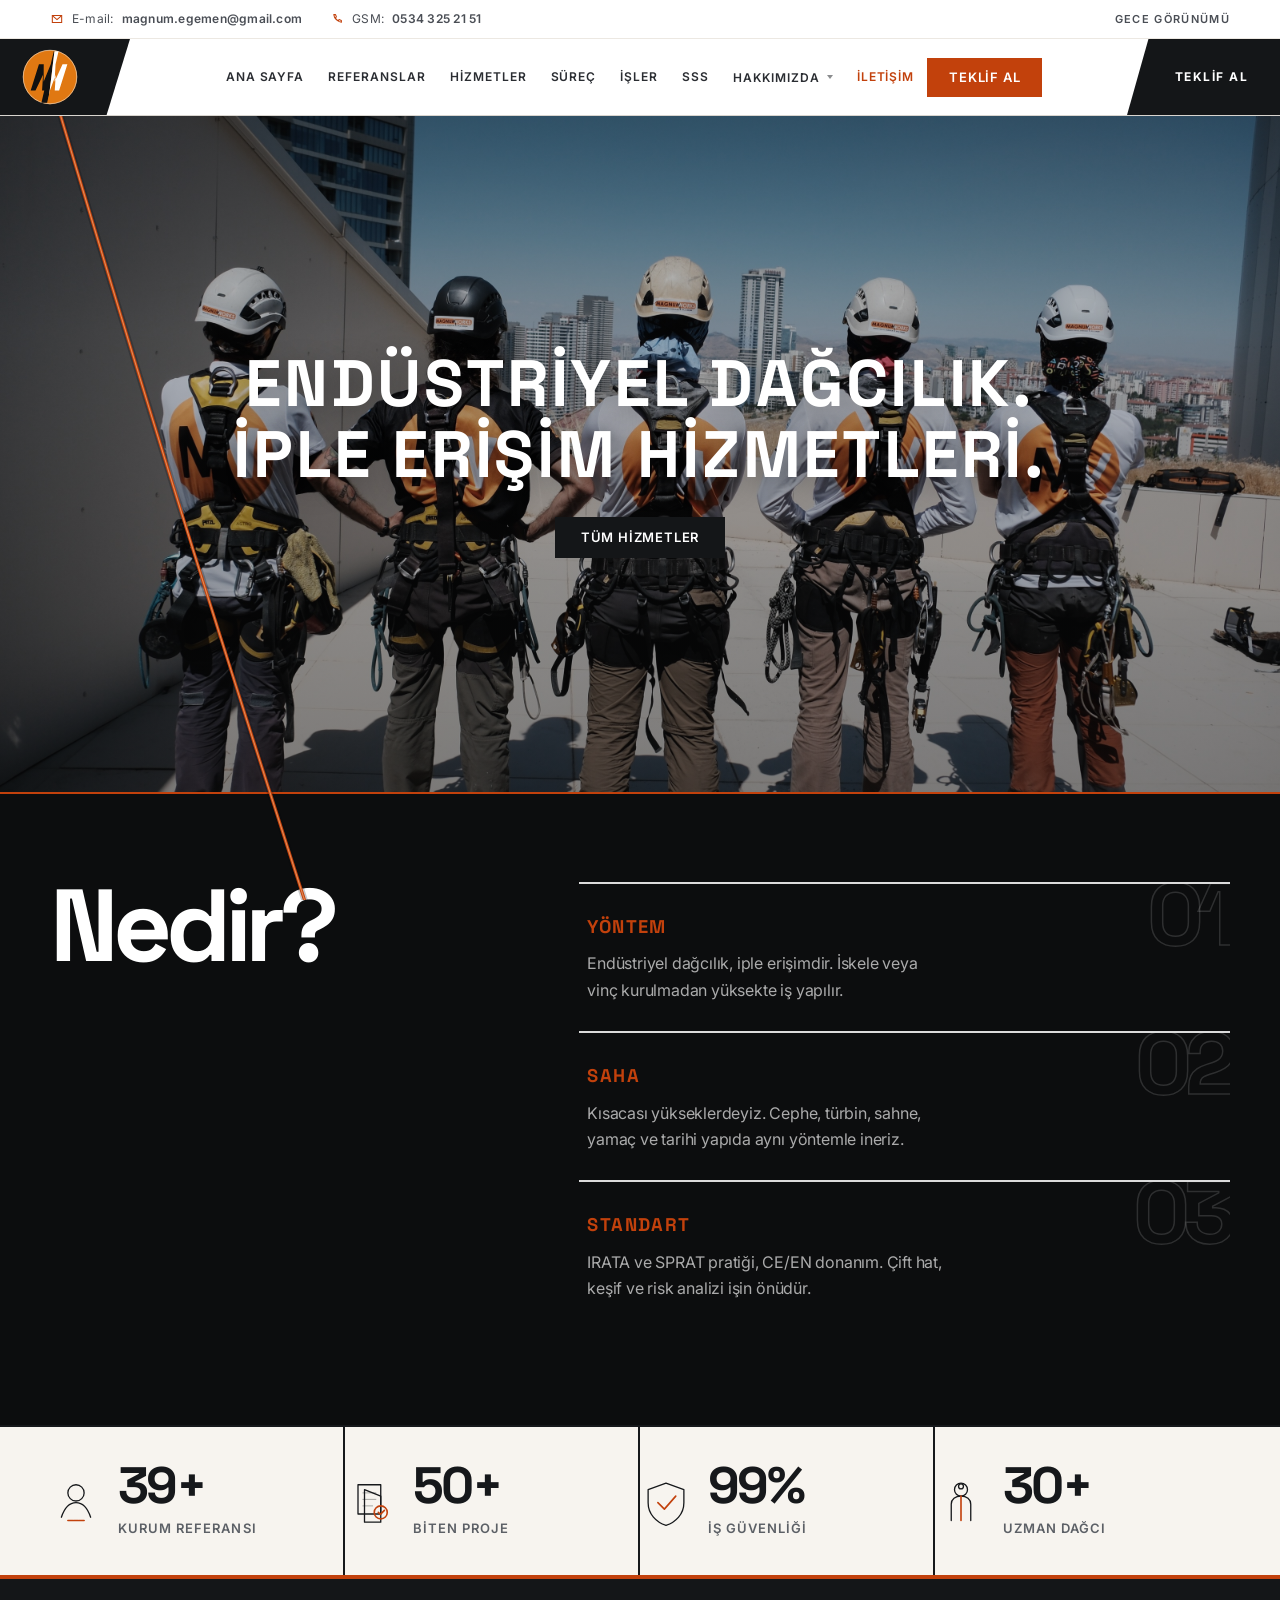
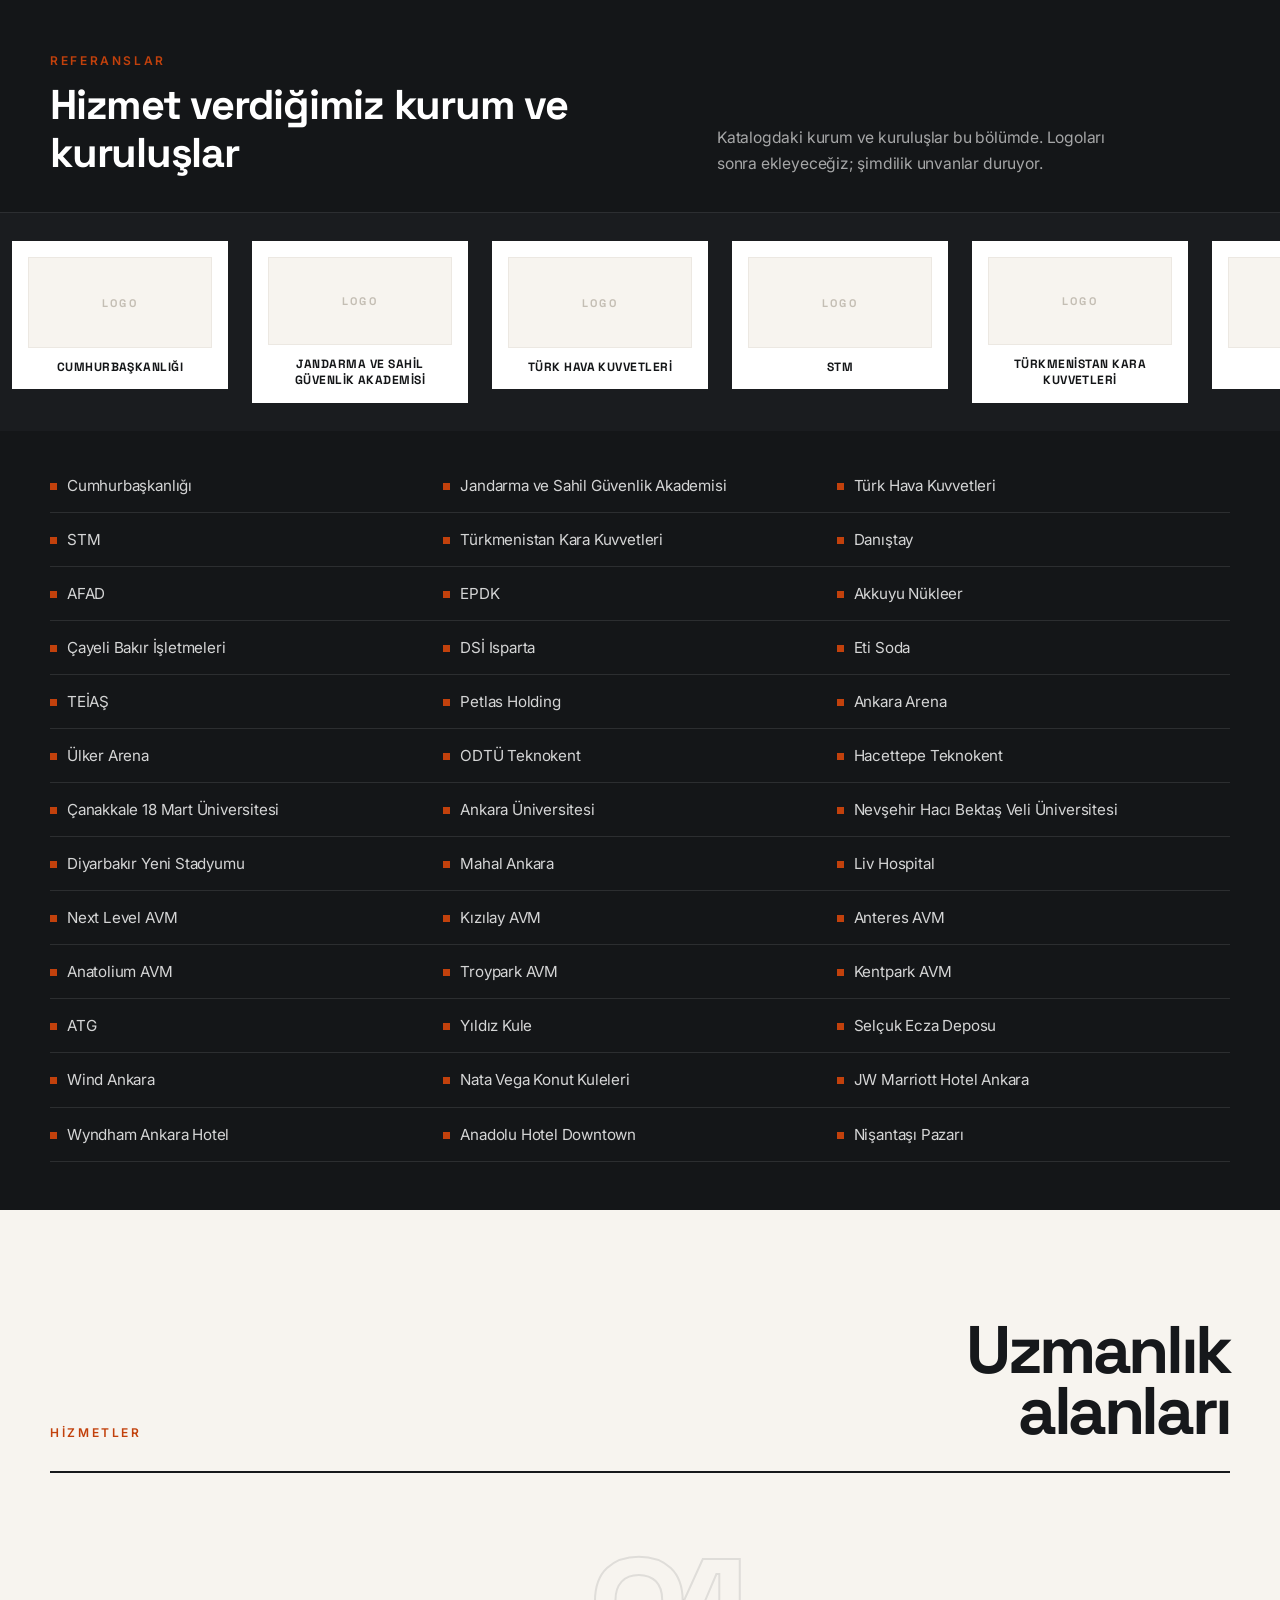
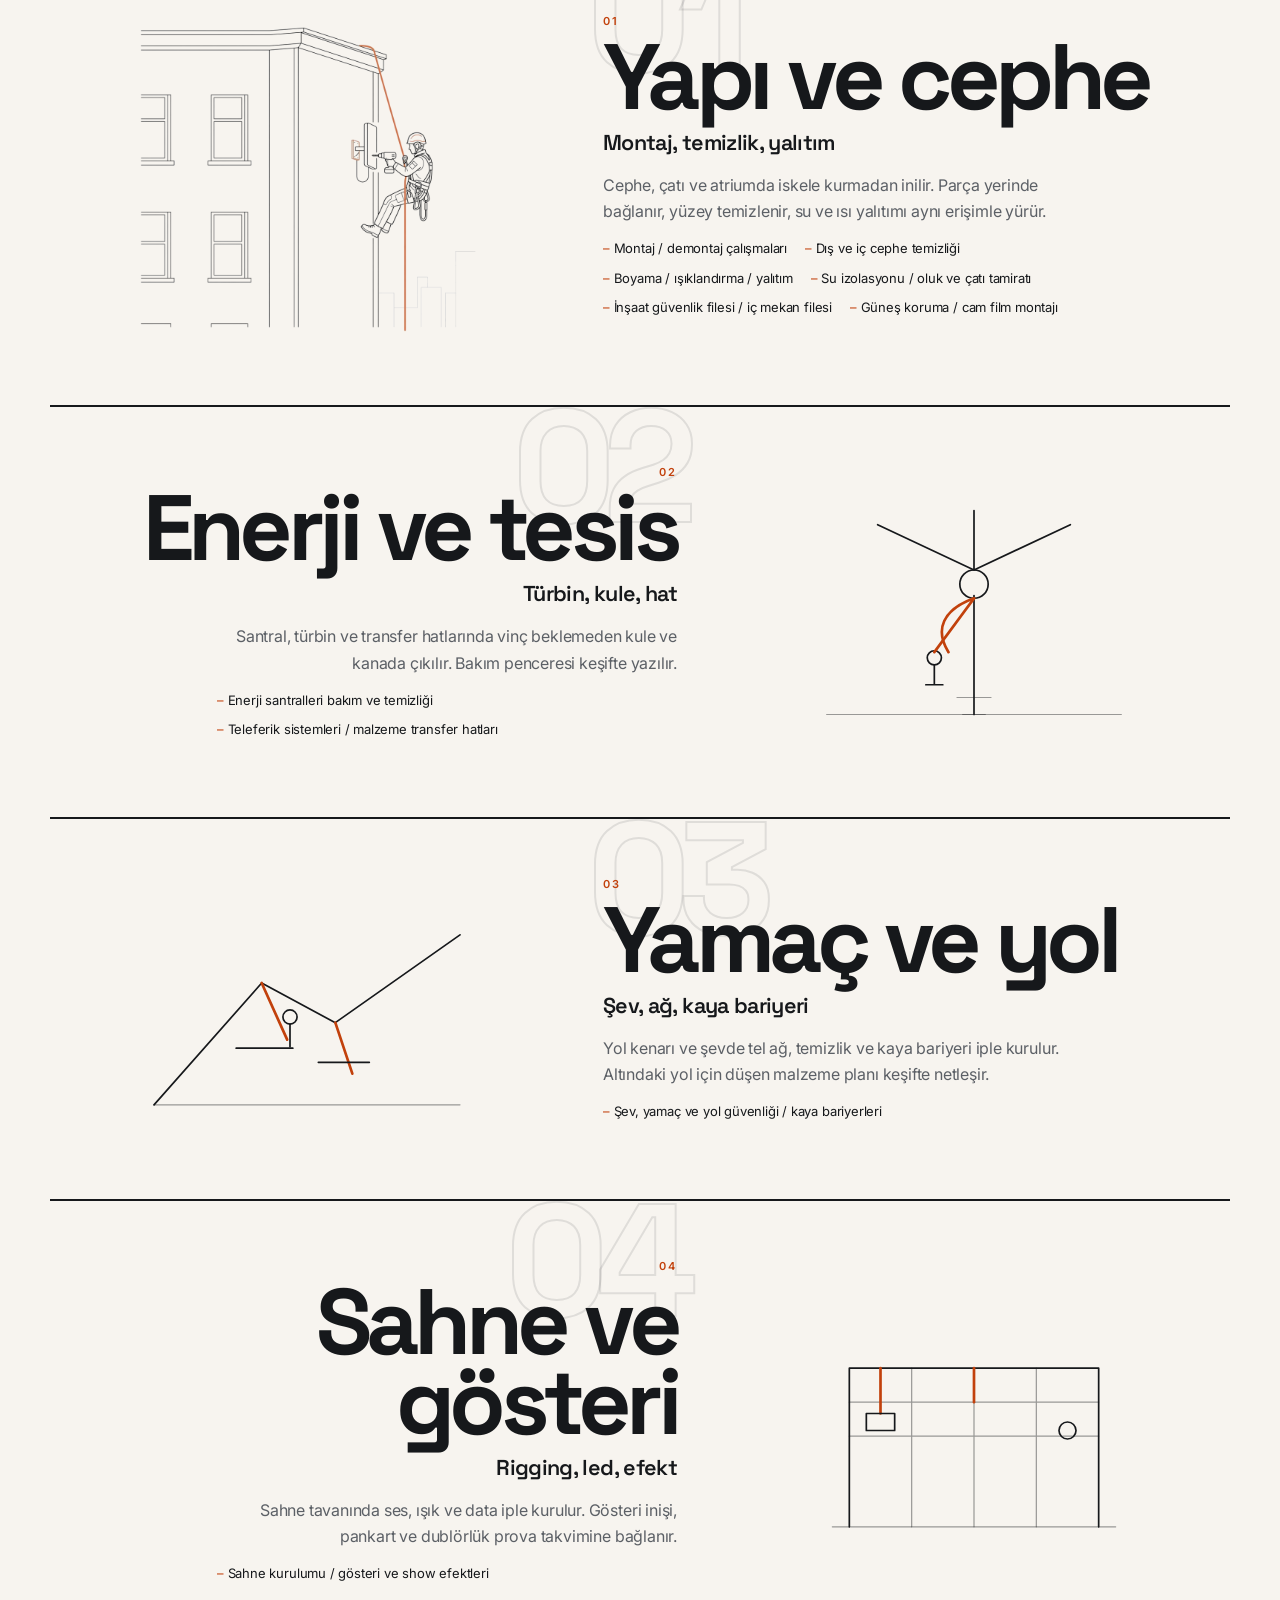
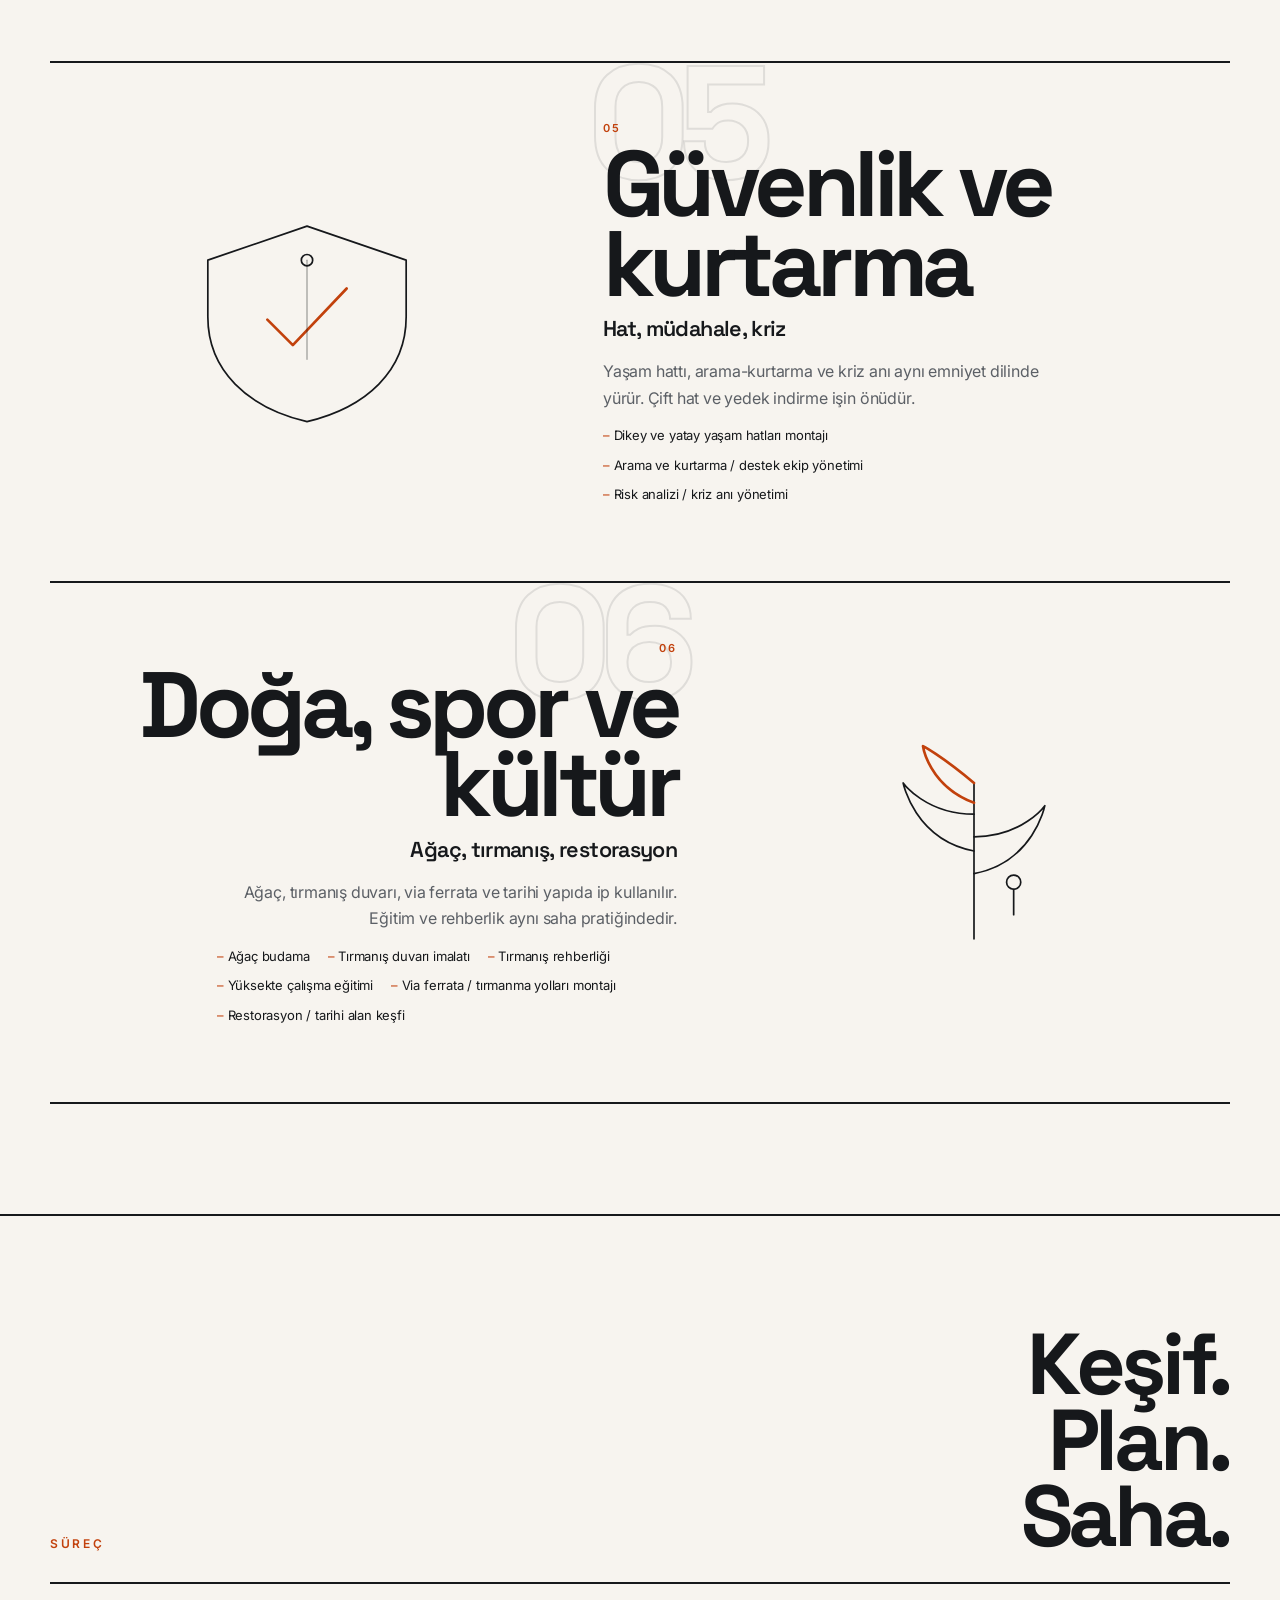
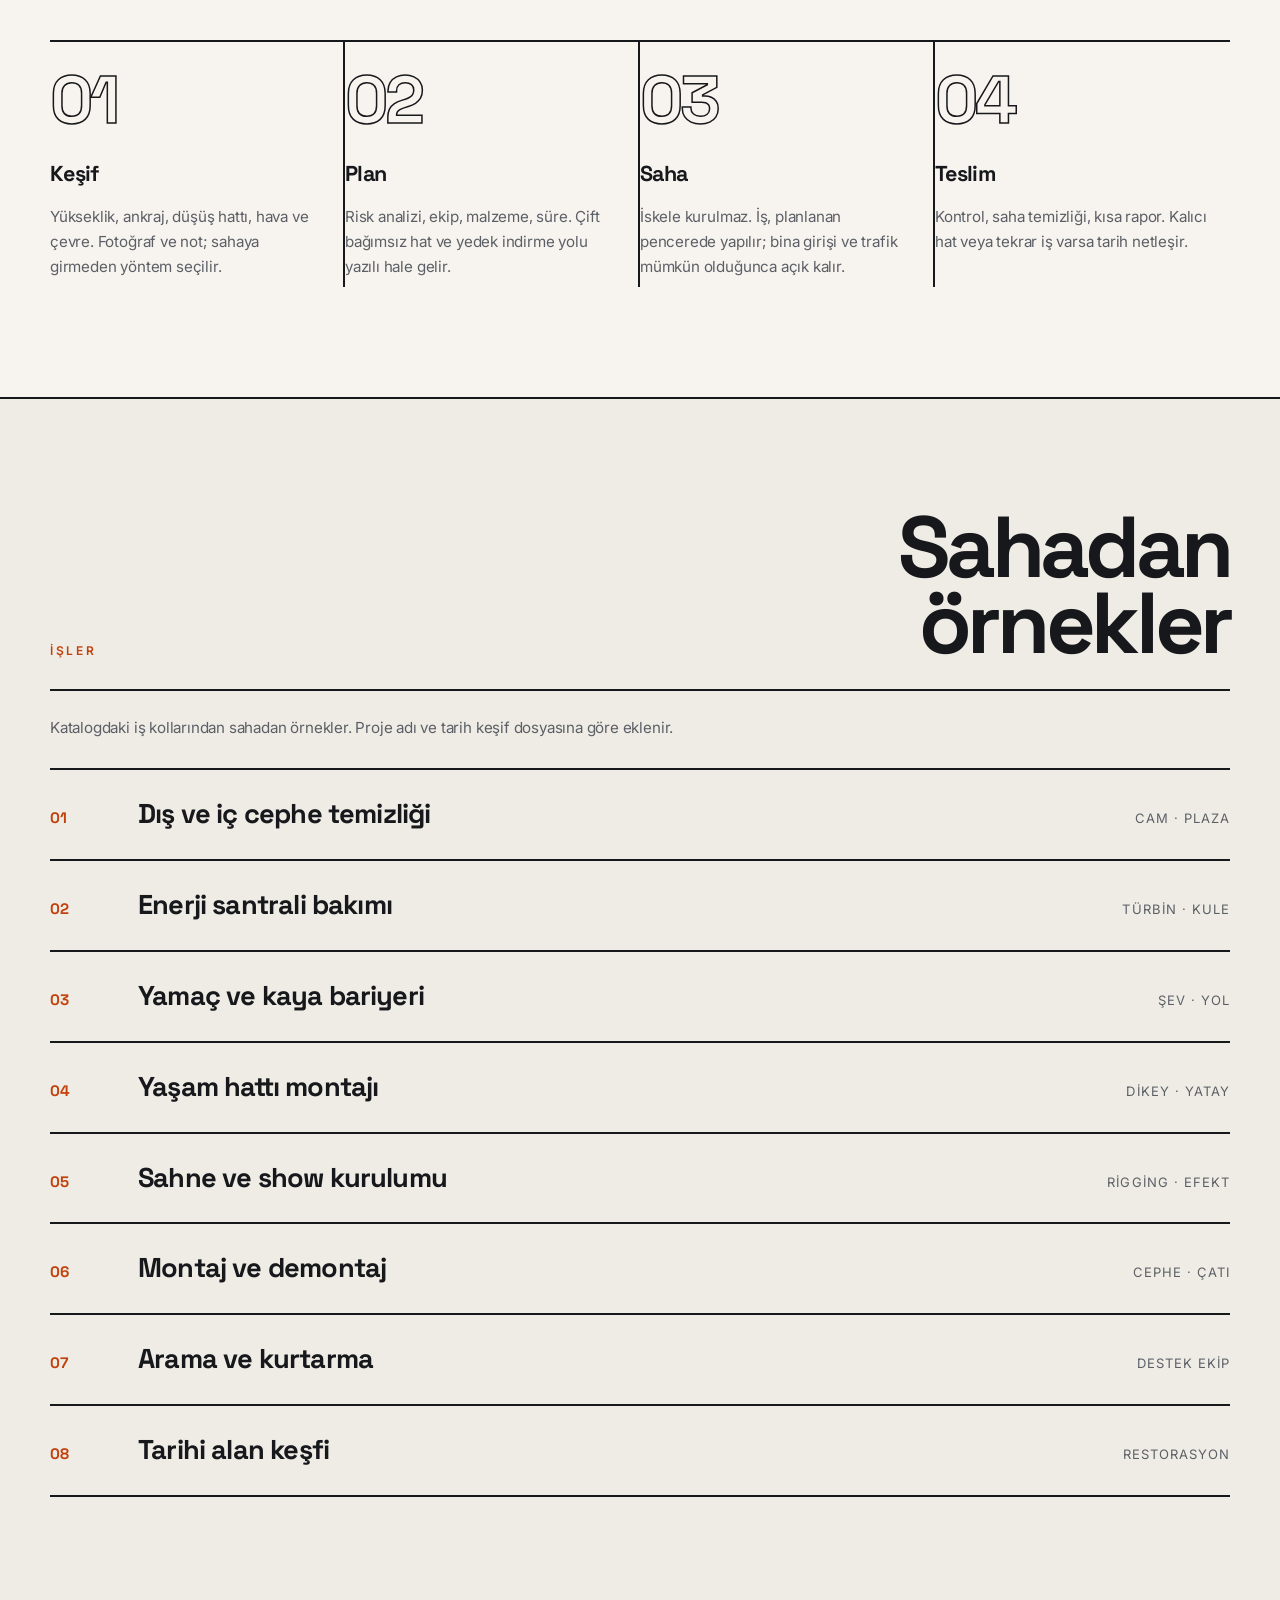
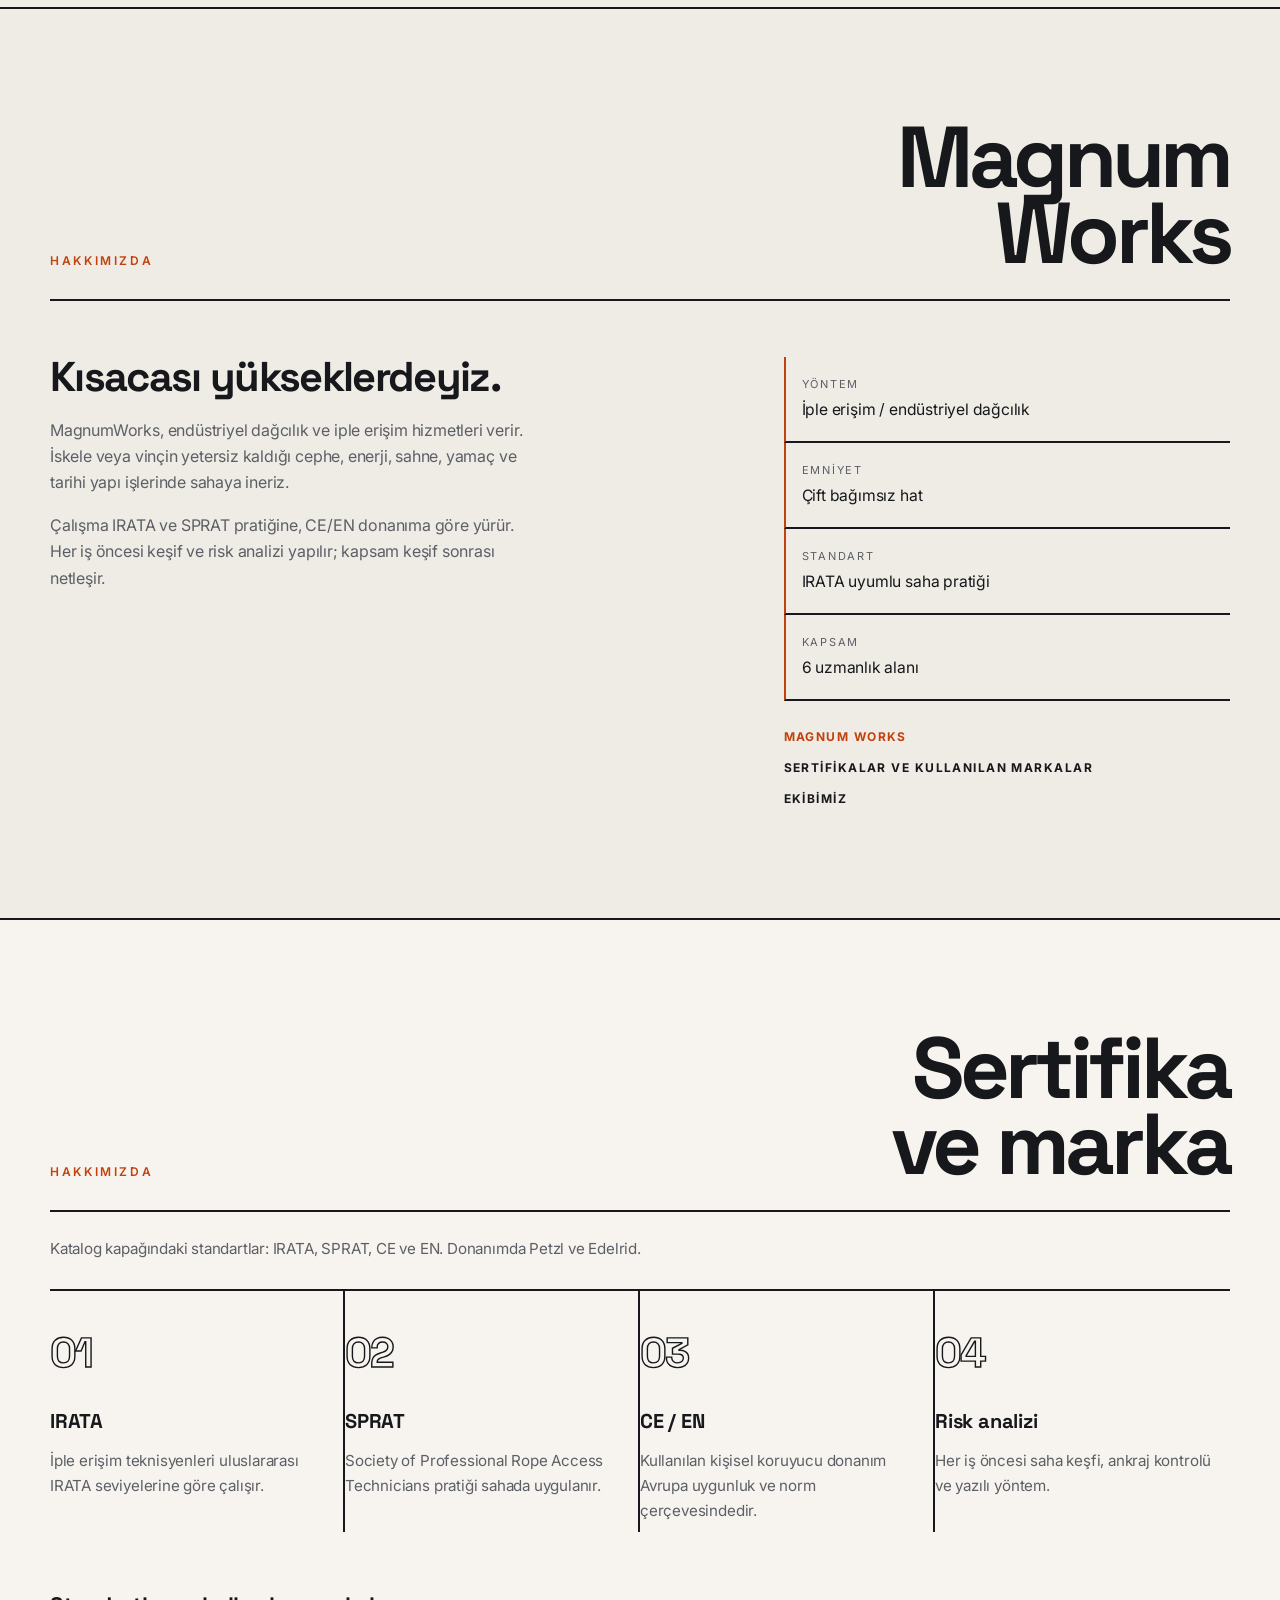
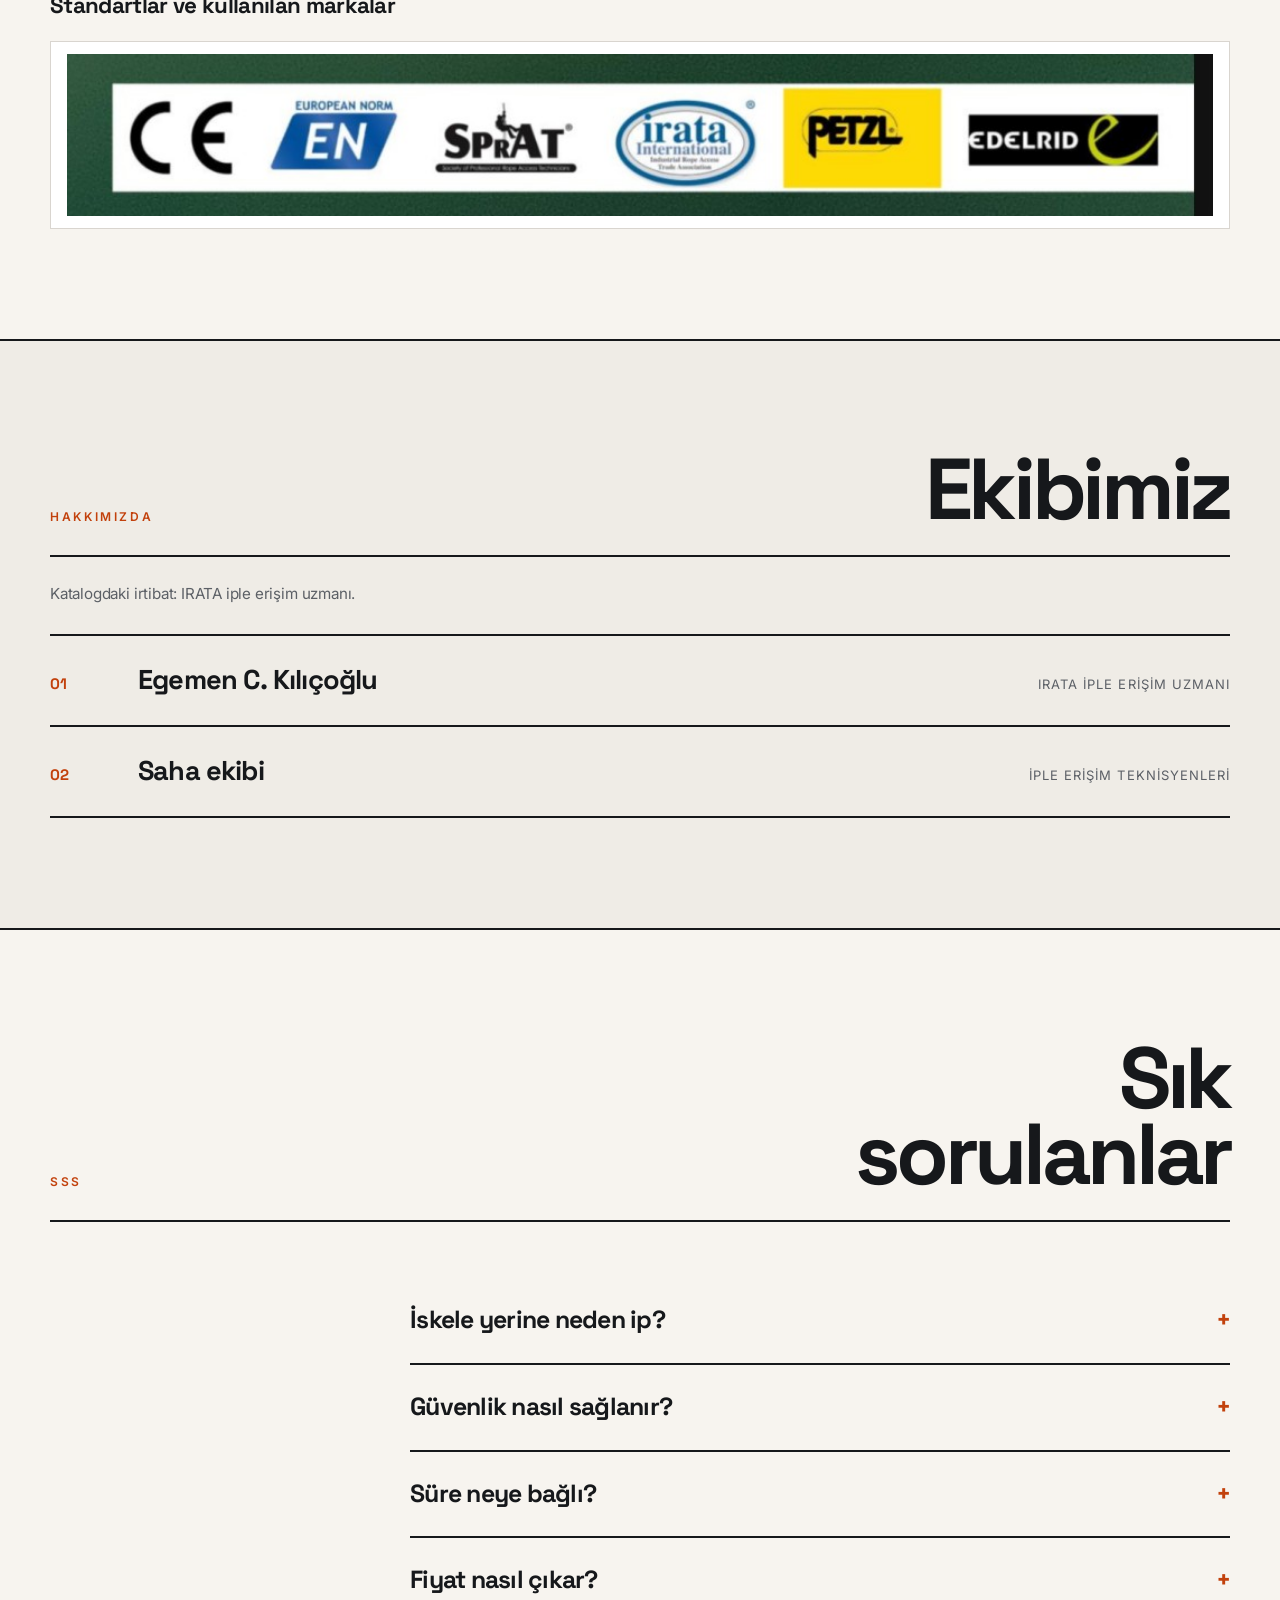
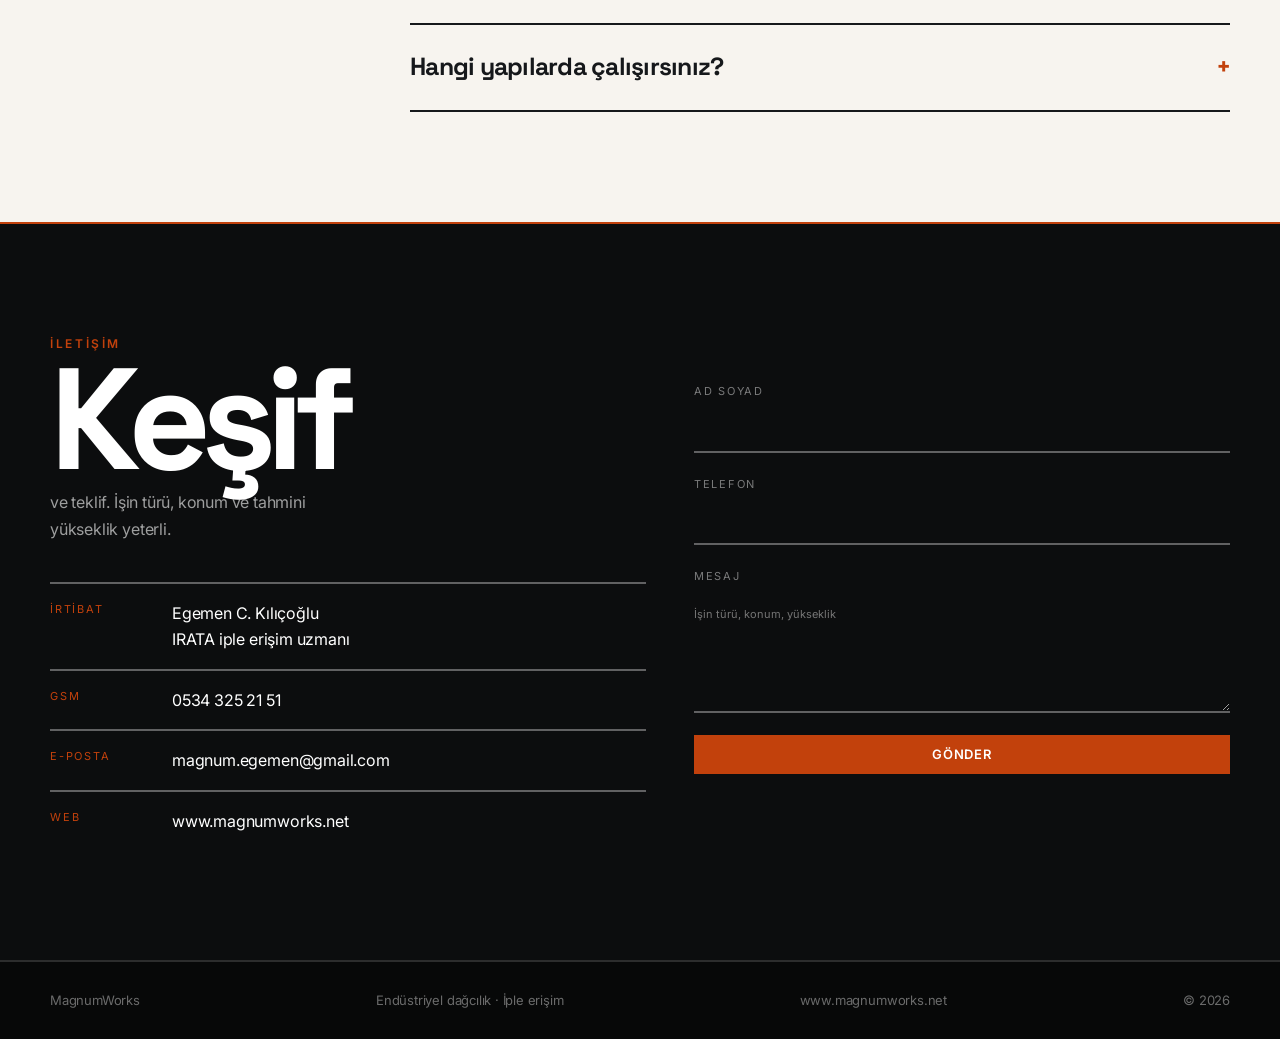
==== index.html @ 62b802a7 "MagnumWorks kurumsal siteyi yayına hazırla. Katalogdaki hizmet kategorileri, referanslar ve standart" ====
<!DOCTYPE html>
<html lang="tr">
  <head>
    <meta charset="UTF-8" />
    <meta name="viewport" content="width=device-width, initial-scale=1.0" />
    <title>MagnumWorks | Endüstriyel Dağcılık ve İple Erişim</title>
    <meta
      name="description"
      content="MagnumWorks — endüstriyel dağcılık ve iple erişim. Montaj, cephe temizliği, rüzgar enerjisi, kurtarma ve yaşam hatları."
    />
    <meta name="theme-color" content="#0f1113" />
    <link rel="preconnect" href="https://fonts.googleapis.com" />
    <link rel="preconnect" href="https://fonts.gstatic.com" crossorigin />
    <link
      href="https://fonts.googleapis.com/css2?family=Inter:wght@400;500;600&family=Space+Grotesk:wght@500;600;700&display=swap"
      rel="stylesheet"
    />
    <link rel="stylesheet" href="css/styles.css" />
    <script>
      try {
        if (localStorage.getItem("magnum-theme") === "night") {
          document.documentElement.dataset.theme = "night";
        }
      } catch (err) {}
    </script>
  </head>
  <body>
    <a class="skip-link" href="#hizmetler">İçeriğe geç</a>
    <div class="scroll-progress" aria-hidden="true"></div>

    <header class="site-header">
      <div class="header-top">
        <div class="container header-top-inner">
          <p class="header-meta">
            <svg viewBox="0 0 24 24" aria-hidden="true"><path d="M4 6h16v12H4z" fill="none" stroke="currentColor" stroke-width="1.8"/><path d="m5 7 7 6 7-6" fill="none" stroke="currentColor" stroke-width="1.8"/></svg>
            E-mail: <a href="mailto:magnum.egemen@gmail.com">magnum.egemen@gmail.com</a>
          </p>
          <p class="header-meta">
            <svg viewBox="0 0 24 24" aria-hidden="true"><path d="M6.5 4.5h3l1.5 4-2 1.2a12 12 0 0 0 5.3 5.3l1.2-2 4 1.5v3A15 15 0 0 1 6.5 4.5z" fill="none" stroke="currentColor" stroke-width="1.8" stroke-linejoin="round"/></svg>
            GSM: <a href="tel:+905343252151">0534 325 21 51</a>
          </p>
          <button class="theme-toggle" type="button" aria-pressed="false" aria-label="Saha gece modu">
            Gece görünümü
          </button>
        </div>
      </div>
      <div class="header-bar">
        <a class="logo-slab" href="#ust" aria-label="MagnumWorks anasayfa">
          <img class="logo-mark" src="assets/logo-mw.svg" width="56" height="56" alt="MagnumWorks" />
        </a>
        <button class="menu-toggle" type="button" aria-expanded="false" aria-controls="site-nav" aria-label="Menü">
          <span></span><span></span><span></span>
        </button>
        <nav class="nav" id="site-nav">
          <a class="nav-link is-active" href="#ust">Ana sayfa</a>
          <a class="nav-link" href="#referanslar">Referanslar</a>
          <a class="nav-link" href="#hizmetler">Hizmetler</a>
          <a class="nav-link" href="#surec">Süreç</a>
          <a class="nav-link" href="#isler">İşler</a>
          <a class="nav-link" href="#sss">SSS</a>
          <div class="nav-drop">
            <button class="nav-link nav-drop-btn" type="button" aria-expanded="false" aria-controls="hakkinda-menu">
              Hakkımızda
            </button>
            <div class="nav-drop-menu" id="hakkinda-menu">
              <a href="#hakkimizda">Magnum Works</a>
              <a href="#sertifikalar">Sertifikalar ve kullanılan markalar</a>
              <a href="#ekip">Ekibimiz</a>
            </div>
          </div>
          <a class="nav-link" href="#iletisim">İletişim</a>
          <a class="btn btn-primary btn-nav" href="#iletisim">Teklif al</a>
        </nav>
        <a class="quote-slab" href="#iletisim">Teklif al</a>
      </div>
    </header>

    <main id="ust">
      <section class="hero" aria-labelledby="hero-title">
        <img class="hero-photo" src="assets/hero.jpg" alt="MagnumWorks ekibi çatıda, iple erişim donanımıyla" />
        <div class="hero-veil" aria-hidden="true"></div>
        <div class="hero-center">
          <h1 id="hero-title">Endüstriyel dağcılık.<br />İple erişim hizmetleri.</h1>
          <a class="btn btn-hero" href="#hizmetler">Tüm hizmetler</a>
        </div>
      </section>

      <section class="facts" aria-label="Çalışma ilkeleri">
        <div class="container facts-layout">
          <h2 class="facts-lead">Nedir?</h2>
          <div class="facts-list">
            <article>
              <span class="facts-n" aria-hidden="true">01</span>
              <h3>Yöntem</h3>
              <p>Endüstriyel dağcılık, iple erişimdir. İskele veya vinç kurulmadan yüksekte iş yapılır.</p>
            </article>
            <article>
              <span class="facts-n" aria-hidden="true">02</span>
              <h3>Saha</h3>
              <p>Kısacası yükseklerdeyiz. Cephe, türbin, sahne, yamaç ve tarihi yapıda aynı yöntemle ineriz.</p>
            </article>
            <article>
              <span class="facts-n" aria-hidden="true">03</span>
              <h3>Standart</h3>
              <p>IRATA ve SPRAT pratiği, CE/EN donanım. Çift hat, keşif ve risk analizi işin önüdür.</p>
            </article>
          </div>
        </div>
      </section>

      <section class="stats" aria-label="Rakamlar">
        <div class="container stats-grid">
          <article>
            <svg class="stats-ico" viewBox="0 0 64 64" aria-hidden="true">
              <circle cx="32" cy="22" r="10" />
              <path d="M14 52c4-12 10-18 18-18s14 6 18 18" />
              <path class="accent" d="M22 56h6M29 56h6M36 56h6" />
            </svg>
            <p><span data-count="39">0</span>+</p>
            <h3>Kurum referansı</h3>
          </article>
          <article>
            <svg class="stats-ico" viewBox="0 0 64 64" aria-hidden="true">
              <rect x="16" y="12" width="28" height="36" />
              <path class="fine" d="M22 22h16M22 30h16M22 38h12" />
              <path d="M24 18l20 8v32H24z" />
              <circle class="accent" cx="44" cy="46" r="8" />
              <path class="accent" d="M41 46l2.5 2.5 5-5" />
            </svg>
            <p><span data-count="50">0</span>+</p>
            <h3>Biten proje</h3>
          </article>
          <article>
            <svg class="stats-ico" viewBox="0 0 64 64" aria-hidden="true">
              <path d="M32 10l22 8v16c0 14-10 24-22 28C20 58 10 48 10 34V18z" />
              <path class="accent" d="M22 34l8 8 14-16" />
            </svg>
            <p><span data-count="99">0</span>%</p>
            <h3>İş güvenliği</h3>
          </article>
          <article>
            <svg class="stats-ico" viewBox="0 0 64 64" aria-hidden="true">
              <circle cx="32" cy="18" r="8" />
              <path d="M20 56V36c0-6 5-10 12-10s12 4 12 10v20" />
              <path class="accent" d="M32 26v30" />
              <circle cx="32" cy="14" r="3" />
            </svg>
            <p><span data-count="30">0</span>+</p>
            <h3>Uzman dağcı</h3>
          </article>
        </div>
      </section>

      <section class="section refs" id="referanslar">
        <div class="container refs-head">
          <div>
            <p class="section-tag">Referanslar</p>
            <h2>Hizmet verdiğimiz kurum ve kuruluşlar</h2>
          </div>
          <p class="refs-lead">
            Katalogdaki kurum ve kuruluşlar bu bölümde. Logoları sonra ekleyeceğiz; şimdilik
            unvanlar duruyor.
          </p>
        </div>
        <div class="refs-marquee">
          <ul class="refs-track" data-refs-track></ul>
        </div>
        <div class="container">
          <ul class="refs-names" data-refs-list></ul>
        </div>
      </section>

      <section class="section services" id="hizmetler">
        <div class="container">
          <div class="services-intro">
            <p class="section-tag">Hizmetler</p>
            <h2>Uzmanlık<br />alanları</h2>
          </div>
          <div class="service-list" data-service-list></div>
        </div>
      </section>

      <section class="section process" id="surec">
        <div class="container">
          <div class="split-intro">
            <p class="section-tag">Süreç</p>
            <h2>Keşif.<br />Plan.<br />Saha.</h2>
          </div>
          <ol class="steps">
            <li>
              <span class="steps-n">01</span>
              <h3>Keşif</h3>
              <p>Yükseklik, ankraj, düşüş hattı, hava ve çevre. Fotoğraf ve not; sahaya girmeden yöntem seçilir.</p>
            </li>
            <li>
              <span class="steps-n">02</span>
              <h3>Plan</h3>
              <p>Risk analizi, ekip, malzeme, süre. Çift bağımsız hat ve yedek indirme yolu yazılı hale gelir.</p>
            </li>
            <li>
              <span class="steps-n">03</span>
              <h3>Saha</h3>
              <p>İskele kurulmaz. İş, planlanan pencerede yapılır; bina girişi ve trafik mümkün olduğunca açık kalır.</p>
            </li>
            <li>
              <span class="steps-n">04</span>
              <h3>Teslim</h3>
              <p>Kontrol, saha temizliği, kısa rapor. Kalıcı hat veya tekrar iş varsa tarih netleşir.</p>
            </li>
          </ol>
        </div>
      </section>

      <section class="section works" id="isler">
        <div class="container">
          <div class="split-intro">
            <p class="section-tag">İşler</p>
            <h2>Sahadan<br />örnekler</h2>
          </div>
          <p class="works-note">
            Katalogdaki iş kollarından sahadan örnekler. Proje adı ve tarih keşif dosyasına göre eklenir.
          </p>
          <div class="works-list">
            <a class="work-row" href="hizmet.html#temizlik">
              <span>01</span>
              <strong>Dış ve iç cephe temizliği</strong>
              <em>Cam · plaza</em>
            </a>
            <a class="work-row" href="hizmet.html#enerji">
              <span>02</span>
              <strong>Enerji santrali bakımı</strong>
              <em>Türbin · kule</em>
            </a>
            <a class="work-row" href="hizmet.html#yamac">
              <span>03</span>
              <strong>Yamaç ve kaya bariyeri</strong>
              <em>Şev · yol</em>
            </a>
            <a class="work-row" href="hizmet.html#yasam-hatlari">
              <span>04</span>
              <strong>Yaşam hattı montajı</strong>
              <em>Dikey · yatay</em>
            </a>
            <a class="work-row" href="hizmet.html#sahne">
              <span>05</span>
              <strong>Sahne ve show kurulumu</strong>
              <em>Rigging · efekt</em>
            </a>
            <a class="work-row" href="hizmet.html#montaj">
              <span>06</span>
              <strong>Montaj ve demontaj</strong>
              <em>Cephe · çatı</em>
            </a>
            <a class="work-row" href="hizmet.html#kurtarma">
              <span>07</span>
              <strong>Arama ve kurtarma</strong>
              <em>Destek ekip</em>
            </a>
            <a class="work-row" href="hizmet.html#restorasyon">
              <span>08</span>
              <strong>Tarihi alan keşfi</strong>
              <em>Restorasyon</em>
            </a>
          </div>
        </div>
      </section>

      <section class="section about-section" id="hakkimizda">
        <div class="container">
          <div class="split-intro">
            <p class="section-tag">Hakkımızda</p>
            <h2>Magnum<br />Works</h2>
          </div>
          <div class="about">
            <div class="about-copy">
              <h3>Kısacası yükseklerdeyiz.</h3>
              <p>
                MagnumWorks, endüstriyel dağcılık ve iple erişim hizmetleri verir. İskele veya
                vinçin yetersiz kaldığı cephe, enerji, sahne, yamaç ve tarihi yapı işlerinde sahaya ineriz.
              </p>
              <p>
                Çalışma IRATA ve SPRAT pratiğine, CE/EN donanıma göre yürür. Her iş öncesi keşif ve
                risk analizi yapılır; kapsam keşif sonrası netleşir.
              </p>
            </div>
            <aside class="about-aside">
              <p><span>Yöntem</span> İple erişim / endüstriyel dağcılık</p>
              <p><span>Emniyet</span> Çift bağımsız hat</p>
              <p><span>Standart</span> IRATA uyumlu saha pratiği</p>
              <p><span>Kapsam</span> 6 uzmanlık alanı</p>
              <nav class="about-index" aria-label="Hakkımızda">
                <a href="#hakkimizda" aria-current="page">Magnum Works</a>
                <a href="#sertifikalar">Sertifikalar ve kullanılan markalar</a>
                <a href="#ekip">Ekibimiz</a>
              </nav>
            </aside>
          </div>
        </div>
      </section>

      <section class="section certs" id="sertifikalar">
        <div class="container">
          <div class="split-intro">
            <p class="section-tag">Hakkımızda</p>
            <h2>Sertifika<br />ve marka</h2>
          </div>
          <p class="works-note">
            Katalog kapağındaki standartlar: IRATA, SPRAT, CE ve EN. Donanımda Petzl ve Edelrid.
          </p>
          <div class="cert-grid">
            <article>
              <span>01</span>
              <h3>IRATA</h3>
              <p>İple erişim teknisyenleri uluslararası IRATA seviyelerine göre çalışır.</p>
            </article>
            <article>
              <span>02</span>
              <h3>SPRAT</h3>
              <p>Society of Professional Rope Access Technicians pratiği sahada uygulanır.</p>
            </article>
            <article>
              <span>03</span>
              <h3>CE / EN</h3>
              <p>Kullanılan kişisel koruyucu donanım Avrupa uygunluk ve norm çerçevesindedir.</p>
            </article>
            <article>
              <span>04</span>
              <h3>Risk analizi</h3>
              <p>Her iş öncesi saha keşfi, ankraj kontrolü ve yazılı yöntem.</p>
            </article>
          </div>
          <h3 class="brands-title">Standartlar ve kullanılan markalar</h3>
          <figure class="brands-strip">
            <img
              src="assets/standartlar.png"
              alt="CE, EN, SPRAT, IRATA International, Petzl ve Edelrid"
              width="1200"
              height="200"
            />
          </figure>
        </div>
      </section>

      <section class="section team" id="ekip">
        <div class="container">
          <div class="split-intro">
            <p class="section-tag">Hakkımızda</p>
            <h2>Ekibimiz</h2>
          </div>
          <p class="works-note">Katalogdaki irtibat: IRATA iple erişim uzmanı.</p>
          <div class="works-list team-list">
            <div class="work-row">
              <span>01</span>
              <strong>Egemen C. Kılıçoğlu</strong>
              <em>IRATA iple erişim uzmanı</em>
            </div>
            <div class="work-row">
              <span>02</span>
              <strong>Saha ekibi</strong>
              <em>İple erişim teknisyenleri</em>
            </div>
          </div>
        </div>
      </section>

      <section class="section faq" id="sss">
        <div class="container">
          <div class="split-intro">
            <p class="section-tag">SSS</p>
            <h2>Sık<br />sorulanlar</h2>
          </div>
          <div class="faq-list">
            <details>
              <summary>İskele yerine neden ip?</summary>
              <p>
                İskele ve vinç kurmak yavaş, pahalı ve bazen imkânsızdır. İple erişim ankrajdan inerek
                aynı noktaya daha kısa sürede ulaşır; giriş ve trafik kapanmaz.
              </p>
            </details>
            <details>
              <summary>Güvenlik nasıl sağlanır?</summary>
              <p>
                Çalışma çift bağımsız hatladır: biri iş, biri emniyet. Öncesinde keşif ve risk analizi
                yapılır. Ekip iple erişim eğitimlidir; IRATA pratiklerine uygun çalışılır.
              </p>
            </details>
            <details>
              <summary>Süre neye bağlı?</summary>
              <p>
                Yükseklik, hava, ankraj kalitesi ve işin türü. Küçük cephe işi saatler; türbin veya
                viyadük günlere yayılır. Keşif sonrası net tarih verilir.
              </p>
            </details>
            <details>
              <summary>Fiyat nasıl çıkar?</summary>
              <p>
                Metraj + erişim zorluğu + ekip + süre. Keşif olmadan sabit paket yok. Formdaki konum
                ve yükseklik ilk aralığı konuşmak için yeter.
              </p>
            </details>
            <details>
              <summary>Hangi yapılarda çalışırsınız?</summary>
              <p>
                Plaza, köprü, türbin, sahne, yamaç, ağaç, silo, minare. Vinç veya iskele uymuyorsa
                keşif isteriz; ip uygunsa işimizdir.
              </p>
            </details>
          </div>
        </div>
      </section>

      <section class="section contact" id="iletisim">
        <div class="container contact-grid">
          <div class="contact-copy">
            <p class="section-tag">İletişim</p>
            <h2>Keşif</h2>
            <p class="contact-sub">ve teklif. İşin türü, konum ve tahmini yükseklik yeterli.</p>
            <dl class="meta">
              <div>
                <dt>İrtibat</dt>
                <dd>Egemen C. Kılıçoğlu<br />IRATA iple erişim uzmanı</dd>
              </div>
              <div>
                <dt>GSM</dt>
                <dd><a href="tel:+905343252151">0534 325 21 51</a></dd>
              </div>
              <div>
                <dt>E-posta</dt>
                <dd><a href="mailto:magnum.egemen@gmail.com">magnum.egemen@gmail.com</a></dd>
              </div>
              <div>
                <dt>Web</dt>
                <dd><a href="https://www.magnumworks.net" rel="noopener">www.magnumworks.net</a></dd>
              </div>
            </dl>
          </div>
          <form class="form" action="mailto:magnum.egemen@gmail.com" method="post" enctype="text/plain">
            <label>
              Ad soyad
              <input type="text" name="name" required autocomplete="name" />
            </label>
            <label>
              Telefon
              <input type="tel" name="phone" required autocomplete="tel" />
            </label>
            <label>
              Mesaj
              <textarea name="message" required placeholder="İşin türü, konum, yükseklik"></textarea>
            </label>
            <button class="btn btn-primary" type="submit">Gönder</button>
          </form>
        </div>
      </section>
    </main>

    <footer class="site-footer">
      <div class="container footer-inner">
        <span>MagnumWorks</span>
        <span>Endüstriyel dağcılık · İple erişim</span>
        <a href="https://www.magnumworks.net" rel="noopener">www.magnumworks.net</a>
        <span>© 2026</span>
      </div>
    </footer>

    <button class="to-top" type="button" aria-label="Başa dön">
      <svg viewBox="0 0 24 24" fill="none" stroke="currentColor" stroke-width="1.6">
        <path d="M12 19V5M5 12l7-7 7 7" />
      </svg>
    </button>
    <script src="js/services.js"></script>
    <script src="js/refs.js?v=2"></script>
    <script src="js/rope.js"></script>
    <script src="js/main.js"></script>
  </body>
</html>
---- css/styles.css ----
:root {
  --accent: #c2410c;
  --black: #0c0d0e;
  --ink: #16181b;
  --muted: #5c6066;
  --line: #d9d5cf;
  --paper: #efece6;
  --white: #f7f4ef;
  --header-h: 114px;
  --header-bg: #ffffff;
  --font: "Inter", system-ui, sans-serif;
  --display: "Space Grotesk", "Inter", sans-serif;
  --ease: cubic-bezier(0.22, 1, 0.36, 1);
  --rule: 2.5px;
}

html[data-theme="night"] {
  color-scheme: dark;
  --black: #070808;
  --ink: #efece6;
  --muted: #9a958c;
  --line: #3a3d42;
  --paper: #1a1c1f;
  --white: #121416;
  --header-bg: #16181b;
}

*,
*::before,
*::after {
  box-sizing: border-box;
}

html {
  scroll-behavior: smooth;
  scroll-padding-top: calc(var(--header-h) + 12px);
}

body {
  margin: 0;
  font-family: var(--font);
  color: var(--ink);
  background: var(--white);
  line-height: 1.65;
  font-size: 16px;
  letter-spacing: -0.012em;
}

img {
  max-width: 100%;
  display: block;
}

a {
  color: inherit;
  text-decoration: none;
}

:focus-visible {
  outline: 2px solid var(--accent);
  outline-offset: 3px;
}

.container {
  width: min(1180px, calc(100% - 56px));
  margin-inline: auto;
}

.skip-link {
  position: absolute;
  left: -9999px;
}

.skip-link:focus {
  left: 12px;
  top: 12px;
  z-index: 80;
  padding: 10px 14px;
  background: var(--black);
  color: #fff;
}

.scroll-progress {
  position: fixed;
  top: 0;
  left: 0;
  right: 0;
  height: 2px;
  z-index: 70;
  background: var(--accent);
  transform: scaleX(var(--progress, 0));
  transform-origin: 0 50%;
  pointer-events: none;
}

/* Header */

.site-header {
  position: fixed;
  inset: 0 0 auto;
  z-index: 50;
  height: auto;
  background: var(--header-bg);
  box-shadow: 0 1px 0 var(--line);
}

.header-top {
  background: #fff;
  color: #4a4e55;
  font-size: 12px;
  letter-spacing: 0.02em;
  border-bottom: 1px solid #ece8e2;
}

html[data-theme="night"] .header-top {
  background: #121416;
  color: var(--muted);
  border-bottom-color: var(--line);
}

.header-top-inner {
  min-height: 38px;
  display: flex;
  align-items: center;
  gap: 28px;
}

.header-meta {
  margin: 0;
  display: inline-flex;
  align-items: center;
  gap: 8px;
}

.header-meta svg {
  width: 14px;
  height: 14px;
  color: var(--accent);
  flex-shrink: 0;
}

.header-top a {
  color: inherit;
  font-weight: 600;
}

.header-top a:hover {
  color: var(--accent);
}

.theme-toggle {
  margin: 0;
  margin-left: auto;
  padding: 0;
  border: 0;
  background: none;
  color: #4a4e55;
  font: 600 11px/1 var(--font);
  letter-spacing: 0.12em;
  text-transform: uppercase;
  cursor: pointer;
}

.theme-toggle:hover,
html[data-theme="night"] .theme-toggle {
  color: var(--accent);
}

.header-bar {
  display: flex;
  align-items: stretch;
  min-height: 76px;
  background: #fff;
}

html[data-theme="night"] .header-bar {
  background: var(--header-bg);
}

.logo-slab {
  display: flex;
  align-items: center;
  flex-shrink: 0;
  padding: 0 52px 0 22px;
  background: #141618;
  clip-path: polygon(0 0, 100% 0, 82% 100%, 0 100%);
  line-height: 0;
}

.logo-mark {
  display: block;
  width: 56px;
  height: 56px;
}

.quote-slab {
  display: inline-flex;
  align-items: center;
  flex-shrink: 0;
  margin-left: auto;
  padding: 0 32px 0 48px;
  background: #141618;
  color: #fff;
  font: 700 12px/1 var(--font);
  letter-spacing: 0.12em;
  text-transform: uppercase;
  clip-path: polygon(14% 0, 100% 0, 100% 100%, 0 100%);
}

.quote-slab:hover {
  background: var(--accent);
}

@media (max-width: 760px) {
  .logo-slab {
    padding: 0 36px 0 14px;
  }

  .logo-mark {
    width: 44px;
    height: 44px;
  }

  .header-meta:nth-child(3) {
    display: none;
  }
}

.nav {
  display: flex;
  align-items: center;
  justify-content: center;
  flex: 1;
  gap: 2px;
}

.nav-link {
  font-size: 12px;
  font-weight: 600;
  letter-spacing: 0.08em;
  text-transform: uppercase;
  color: #2a2d32;
  transition: color 0.2s var(--ease);
  background: none;
  border: 0;
  padding: 10px 11px;
  font-family: inherit;
  cursor: pointer;
}

html[data-theme="night"] .nav-link {
  color: var(--ink);
}

.nav-link:hover,
.nav-link.is-active,
.site-header.is-stuck .nav-link:hover,
.site-header.is-stuck .nav-link.is-active {
  color: var(--accent);
}

.btn-nav {
  display: none;
}

.nav-drop {
  position: relative;
}

.nav-drop-btn {
  display: inline-flex;
  align-items: center;
  gap: 7px;
}

.nav-drop-btn::before {
  content: "";
  width: 0;
  height: 0;
  border-left: 3.5px solid transparent;
  border-right: 3.5px solid transparent;
  border-top: 4px solid currentColor;
  opacity: 0.55;
  order: 2;
}

.nav-drop-menu {
  position: absolute;
  top: 100%;
  left: 0;
  min-width: 280px;
  padding: 8px 0;
  background: var(--white);
  border: 1px solid var(--ink);
  display: none;
  z-index: 60;
}

.nav-drop:hover .nav-drop-menu,
.nav-drop:focus-within .nav-drop-menu,
.nav-drop.is-open .nav-drop-menu {
  display: grid;
}

.nav-drop-menu a {
  font-size: 13px;
  font-weight: 500;
  letter-spacing: 0.02em;
  text-transform: none;
  color: var(--ink);
  line-height: 1.35;
  padding: 12px 16px;
  border-left: 3px solid transparent;
}

.nav-drop-menu a:hover,
.nav-drop-menu a.is-active {
  color: var(--accent);
  border-left-color: var(--accent);
  background: var(--paper);
}

.btn {
  display: inline-flex;
  align-items: center;
  justify-content: center;
  border: 0;
  cursor: pointer;
  font: 600 13px/1 var(--font);
  letter-spacing: 0.06em;
  text-transform: uppercase;
  padding: 13px 22px;
  border-radius: 0;
  transition: background 0.25s var(--ease), color 0.25s var(--ease);
}

.btn-primary {
  background: var(--accent);
  color: #fff;
}

.btn-primary:hover {
  background: #9a3412;
}

.btn-ghost {
  background: transparent;
  color: var(--ink);
  border: var(--rule) solid var(--ink);
}

.btn-ghost:hover {
  border-color: var(--accent);
  color: var(--accent);
}

.menu-toggle {
  display: none;
  width: 40px;
  height: 40px;
  margin: auto 16px auto auto;
  border: 1px solid color-mix(in srgb, var(--ink) 16%, transparent);
  background: transparent;
  cursor: pointer;
}

.menu-toggle span {
  display: block;
  width: 16px;
  height: 2px;
  margin: 4px auto;
  background: var(--ink);
}

/* Hero */

.hero {
  position: relative;
  min-height: min(88vh, 820px);
  display: grid;
  place-items: center;
  padding: var(--header-h) 24px 0;
  overflow: hidden;
  color: #fff;
}

.hero-photo {
  position: absolute;
  inset: 0;
  width: 100%;
  height: 100%;
  max-width: none;
  object-fit: cover;
  object-position: center 40%;
}

.hero-veil {
  position: absolute;
  inset: 0;
  background: linear-gradient(180deg, rgba(12, 13, 14, 0.55) 0%, rgba(12, 13, 14, 0.28) 42%, rgba(12, 13, 14, 0.45) 100%);
}

.hero-center {
  position: relative;
  z-index: 1;
  text-align: center;
  max-width: 56rem;
}

.eyebrow {
  margin: 0 0 16px;
  font-size: 12px;
  font-weight: 600;
  letter-spacing: 0.18em;
  text-transform: uppercase;
  color: var(--accent);
}

.hero h1 {
  margin: 0;
  font-family: var(--display);
  font-size: clamp(2rem, 5.4vw, 4.1rem);
  font-weight: 700;
  line-height: 1.08;
  letter-spacing: 0.04em;
  text-transform: uppercase;
  color: #fff;
  text-shadow: 0 8px 28px rgba(0, 0, 0, 0.35);
}

.btn-hero {
  margin-top: 28px;
  background: #141618;
  color: #fff;
  padding: 14px 26px;
}

.btn-hero:hover {
  background: var(--accent);
}

.page-rail {
  display: none;
}

.rope-canvas {
  position: fixed;
  inset: 0;
  z-index: 12;
  width: 100%;
  height: 100%;
  pointer-events: none;
}

/* Facts */

.facts {
  background: var(--black);
  color: #fff;
  padding: 88px 0 96px;
  border-top: var(--rule) solid var(--accent);
}

.facts-layout {
  display: grid;
  grid-template-columns: 0.85fr 1.15fr;
  gap: 48px;
  align-items: start;
}

.facts-lead {
  margin: 0;
  font-family: var(--display);
  font-size: clamp(3rem, 8vw, 6.5rem);
  font-weight: 700;
  line-height: 0.85;
  letter-spacing: -0.06em;
}

.facts-list {
  display: grid;
  gap: 0;
}

.facts-list article {
  position: relative;
  padding: 28px 0 28px 8px;
  border-top: var(--rule) solid rgba(255, 255, 255, 0.85);
  overflow: hidden;
}

.facts-n {
  position: absolute;
  right: 0;
  top: -0.15em;
  font-family: var(--display);
  font-size: 5.5rem;
  font-weight: 700;
  line-height: 1;
  letter-spacing: -0.08em;
  color: transparent;
  -webkit-text-stroke: 1.5px rgba(255, 255, 255, 0.14);
  pointer-events: none;
}

.facts-list h3 {
  margin: 0 0 8px;
  font-family: var(--display);
  font-size: 1.15rem;
  letter-spacing: 0.08em;
  text-transform: uppercase;
  color: var(--accent);
}

.facts-list p {
  margin: 0;
  max-width: 36ch;
  color: rgba(255, 255, 255, 0.65);
}

.stats {
  background: var(--white);
  border-top: var(--rule) solid var(--ink);
  padding: 0;
}

.stats-grid {
  display: grid;
  grid-template-columns: repeat(4, 1fr);
}

.stats-grid article {
  display: grid;
  grid-template-columns: auto 1fr;
  grid-template-rows: auto auto;
  column-gap: 16px;
  align-items: center;
  padding: 36px 28px 36px 0;
  border-right: var(--rule) solid var(--ink);
}

.stats-grid article:last-child {
  border-right: 0;
  padding-right: 0;
}

.stats-ico {
  grid-row: 1 / 3;
  width: 52px;
  height: 52px;
}

.stats-ico path,
.stats-ico circle,
.stats-ico rect {
  fill: none;
  stroke: var(--ink);
  stroke-width: 1.6;
  stroke-linecap: round;
  stroke-linejoin: round;
}

.stats-ico .fine {
  stroke-width: 1.1;
  opacity: 0.4;
}

.stats-ico .accent {
  stroke: var(--accent);
  stroke-width: 2;
}

.stats-grid p {
  margin: 0;
  font-family: var(--display);
  font-size: clamp(2rem, 4vw, 3.2rem);
  font-weight: 700;
  letter-spacing: -0.05em;
  line-height: 0.9;
  color: var(--ink);
}

.stats-grid h3 {
  margin: 8px 0 0;
  font-size: 13px;
  font-weight: 600;
  letter-spacing: 0.08em;
  text-transform: uppercase;
  color: var(--muted);
}

/* Sections */

.section {
  padding: 110px 0;
}

.section-tag {
  margin: 0;
  font-size: 12px;
  font-weight: 600;
  letter-spacing: 0.22em;
  text-transform: uppercase;
  color: var(--accent);
}

.services {
  background: var(--white);
}

.services-intro {
  display: grid;
  grid-template-columns: 1fr 1.4fr;
  gap: 24px;
  align-items: end;
  margin-bottom: 72px;
  padding-bottom: 28px;
  border-bottom: var(--rule) solid var(--ink);
}

.services-intro h2 {
  margin: 0;
  text-align: right;
  font-family: var(--display);
  font-size: clamp(2.2rem, 5.5vw, 4.2rem);
  font-weight: 700;
  line-height: 0.92;
  letter-spacing: -0.05em;
}

.lines {
  margin: 0;
  padding: 0;
  list-style: none;
  display: grid;
  grid-template-columns: 1fr 1fr;
  border-top: var(--rule) solid var(--ink);
}

.lines li {
  margin: 0;
  border-bottom: var(--rule) solid var(--ink);
}

.lines li:nth-child(odd) {
  border-right: var(--rule) solid var(--ink);
}

.lines a {
  display: flex;
  align-items: baseline;
  gap: 14px;
  padding: 22px 28px 22px 0;
  font-family: var(--display);
  font-size: clamp(1.02rem, 1.6vw, 1.22rem);
  font-weight: 600;
  line-height: 1.35;
  letter-spacing: -0.02em;
}

.lines a::before {
  content: "";
  flex: 0 0 10px;
  width: 10px;
  height: 10px;
  margin-top: 6px;
  background: var(--accent);
}

.lines a:hover {
  color: var(--accent);
}

.service-list {
  display: grid;
  gap: 0;
}

.service-row {
  position: relative;
  display: grid;
  grid-template-columns: 0.9fr 1.1fr;
  gap: 40px;
  align-items: center;
  padding: 56px 0;
  border-bottom: var(--rule) solid var(--ink);
  color: inherit;
}

.service-row:hover h3 {
  color: var(--accent);
}

.service-row.is-flip {
  grid-template-columns: 1.1fr 0.9fr;
}

.service-row.is-flip .doodle {
  order: 2;
}

.service-row.is-flip .service-copy {
  order: 1;
  text-align: right;
}

.service-row.is-flip .service-copy p,
.service-row.is-flip .service-copy ul,
.service-row.is-flip .service-copy .more {
  margin-left: auto;
}

.service-copy {
  position: relative;
  z-index: 1;
}

.wm {
  position: absolute;
  left: -0.1em;
  top: -0.35em;
  z-index: -1;
  font-family: var(--display);
  font-size: clamp(5.5rem, 14vw, 10rem);
  font-weight: 700;
  line-height: 0.75;
  letter-spacing: -0.08em;
  color: transparent;
  -webkit-text-stroke: 2px rgba(22, 24, 27, 0.1);
  pointer-events: none;
}

.service-row.is-flip .wm {
  left: auto;
  right: -0.05em;
}

.doodle {
  display: grid;
  place-items: center;
}

.doodle svg {
  width: min(340px, 78vw);
  height: auto;
  aspect-ratio: 240 / 180;
}

.doodle-art {
  width: min(380px, 82vw);
  height: auto;
  background: transparent;
}

html[data-theme="night"] .doodle-art {
  filter: invert(1) hue-rotate(180deg);
}

.doodle path,
.doodle circle,
.doodle rect,
.doodle line,
.doodle polyline,
.doodle ellipse {
  fill: none;
  stroke: var(--ink);
  stroke-width: 1.2;
  stroke-linecap: round;
  stroke-linejoin: round;
}

.doodle .fine {
  stroke-width: 0.85;
  opacity: 0.42;
}

.doodle .mid {
  stroke-width: 1.15;
}

.doodle .accent {
  stroke: var(--accent);
  stroke-width: 1.9;
  opacity: 1;
}

.service-row:hover .doodle .accent {
  stroke-dasharray: 5 7;
  animation: dash 1.4s linear infinite;
}

.kicker {
  display: block;
  margin-bottom: 8px;
  font-size: 11px;
  font-weight: 600;
  letter-spacing: 0.2em;
  text-transform: uppercase;
  color: var(--accent);
}

.service-copy h3 {
  margin: 0 0 12px;
  font-family: var(--display);
  font-size: clamp(2.8rem, 7.5vw, 5.8rem);
  font-weight: 700;
  letter-spacing: -0.06em;
  line-height: 0.86;
  color: var(--ink);
}

.service-copy .dek {
  margin: 0 0 16px;
  font-family: var(--display);
  font-size: clamp(1.05rem, 2vw, 1.35rem);
  font-weight: 600;
  letter-spacing: -0.03em;
  line-height: 1.2;
  color: var(--ink);
}

.service-copy p:not(.dek) {
  margin: 0 0 14px;
  max-width: 46ch;
  color: var(--muted);
}

.service-copy ul {
  margin: 0 0 20px;
  padding: 0;
  list-style: none;
  display: flex;
  flex-wrap: wrap;
  gap: 8px 18px;
  max-width: 46ch;
}

.service-copy li {
  font-size: 13px;
}

.service-copy li::before {
  content: "– ";
  color: var(--accent);
}

.service-copy li a:hover {
  color: var(--accent);
}

.service-copy .more {
  display: inline-block;
  font-size: 13px;
  font-weight: 700;
  letter-spacing: 0.06em;
  text-transform: uppercase;
  color: var(--ink);
  border-bottom: var(--rule) solid var(--accent);
  padding-bottom: 2px;
}

.page-inner {
  padding-top: var(--header-h);
}

.page-inner .site-header {
  background: var(--header-bg);
}

.service-hero {
  padding-top: 48px;
  border-bottom: var(--rule) solid var(--ink);
}

.back-link {
  display: inline-block;
  margin-bottom: 28px;
  font-size: 12px;
  font-weight: 700;
  letter-spacing: 0.14em;
  text-transform: uppercase;
  border-bottom: var(--rule) solid var(--accent);
}

.service-hero h1 {
  margin: 8px 0 16px;
  font-family: var(--display);
  font-size: clamp(3.4rem, 12vw, 8rem);
  font-weight: 700;
  line-height: 0.84;
  letter-spacing: -0.06em;
  color: var(--ink);
}

.service-hero .dek {
  margin: 0;
  font-family: var(--display);
  font-size: clamp(1.2rem, 2.4vw, 1.7rem);
  font-weight: 600;
  max-width: 28ch;
}

.service-body {
  background: var(--white);
}

.service-body-grid {
  display: grid;
  grid-template-columns: 1.3fr 0.7fr;
  gap: 64px;
  align-items: start;
}

.service-body-grid article p {
  margin: 0 0 20px;
  color: var(--muted);
  max-width: 58ch;
  font-size: 1.05rem;
}

.service-body-grid ul {
  margin: 0 0 28px;
  padding: 0;
  list-style: none;
}

.service-body-grid li {
  padding: 14px 0 14px 16px;
  border-left: var(--rule) solid var(--accent);
  border-bottom: var(--rule) solid var(--ink);
}

.gallery {
  background: var(--paper);
  border-top: var(--rule) solid var(--ink);
}

.gallery-grid {
  display: grid;
  grid-template-columns: repeat(3, 1fr);
  gap: var(--rule);
}

.gallery-grid figure {
  margin: 0;
  background: var(--ink);
  aspect-ratio: 4 / 3;
  overflow: hidden;
}

.gallery-grid img {
  width: 100%;
  height: 100%;
  object-fit: cover;
}

@keyframes dash {
  to {
    stroke-dashoffset: -24;
  }
}

.split-intro {
  display: grid;
  grid-template-columns: 1fr 1.4fr;
  gap: 24px;
  align-items: end;
  margin-bottom: 56px;
  padding-bottom: 28px;
  border-bottom: var(--rule) solid var(--ink);
}

.split-intro h2 {
  margin: 0;
  text-align: right;
  font-family: var(--display);
  font-size: clamp(2.8rem, 7vw, 5.4rem);
  font-weight: 700;
  line-height: 0.88;
  letter-spacing: -0.05em;
}

.process {
  background: var(--white);
  border-top: var(--rule) solid var(--ink);
}

.steps {
  margin: 0;
  padding: 0;
  list-style: none;
  display: grid;
  grid-template-columns: repeat(4, 1fr);
  gap: 0;
  border-top: var(--rule) solid var(--ink);
}

.steps li {
  padding: 32px 28px 8px 0;
  border-right: var(--rule) solid var(--ink);
}

.steps li:last-child {
  border-right: 0;
  padding-right: 0;
}

.steps-n {
  display: block;
  font-family: var(--display);
  font-size: 4.2rem;
  font-weight: 700;
  line-height: 0.8;
  letter-spacing: -0.06em;
  color: transparent;
  -webkit-text-stroke: 1.5px var(--ink);
  margin-bottom: 28px;
}

.steps h3 {
  margin: 0 0 12px;
  font-family: var(--display);
  font-size: 1.35rem;
  letter-spacing: -0.03em;
}

.steps p {
  margin: 0;
  color: var(--muted);
  font-size: 0.95rem;
  max-width: 28ch;
}

.works {
  background: var(--paper);
  border-top: var(--rule) solid var(--ink);
}

.works-note {
  margin: -32px 0 28px;
  color: var(--muted);
  font-size: 0.95rem;
}

.works-list {
  border-top: var(--rule) solid var(--ink);
}

.work-row {
  display: grid;
  grid-template-columns: 4.5rem 1fr auto;
  gap: 16px;
  align-items: baseline;
  padding: 22px 0;
  border-bottom: var(--rule) solid var(--ink);
  color: inherit;
}

.work-row span {
  font-family: var(--display);
  font-weight: 700;
  font-size: 0.95rem;
  color: var(--accent);
}

.work-row strong {
  font-family: var(--display);
  font-size: clamp(1.2rem, 2.4vw, 1.7rem);
  font-weight: 700;
  letter-spacing: -0.03em;
}

.work-row em {
  font-style: normal;
  font-size: 13px;
  letter-spacing: 0.08em;
  text-transform: uppercase;
  color: var(--muted);
}

.refs {
  background: #141618;
  color: #fff;
  padding: 72px 0 0;
  border-top: 4px solid var(--accent);
  overflow: hidden;
}

.refs-head {
  display: grid;
  grid-template-columns: 1.1fr 0.9fr;
  gap: 40px;
  align-items: end;
  padding-bottom: 36px;
}

.refs-head h2 {
  margin: 10px 0 0;
  font-family: var(--display);
  font-size: clamp(1.8rem, 3.4vw, 2.6rem);
  font-weight: 700;
  letter-spacing: -0.03em;
  line-height: 1.15;
  color: #fff;
}

.refs-lead {
  margin: 0;
  max-width: 42ch;
  color: rgba(255, 255, 255, 0.62);
  font-size: 0.98rem;
  line-height: 1.65;
}

.refs-marquee {
  overflow: hidden;
  background: #1a1c1f;
  border-top: 1px solid rgba(255, 255, 255, 0.08);
}

.refs-track {
  display: flex;
  width: max-content;
  margin: 0;
  padding: 28px 0;
  list-style: none;
  animation: refs-drift 48s linear infinite;
}

.refs-track li {
  flex: 0 0 240px;
  margin: 0;
  padding: 0 12px;
}

.refs-card {
  background: #fff;
  color: var(--ink);
  min-height: 148px;
  padding: 16px 16px 14px;
  display: grid;
  grid-template-rows: 1fr auto;
}

.refs-plate {
  display: grid;
  place-items: center;
  min-height: 88px;
  padding: 12px;
  border: 1px solid #ece8e2;
  background: #f7f4ef;
}

.refs-logo {
  width: 148px;
  height: 56px;
  object-fit: contain;
}

.refs-slot {
  font-family: var(--display);
  font-size: 11px;
  font-weight: 700;
  letter-spacing: 0.22em;
  text-transform: uppercase;
  color: #c4beb4;
}

.refs-name {
  margin: 12px 0 0;
  font-family: var(--display);
  font-size: 12px;
  font-weight: 700;
  letter-spacing: 0.04em;
  line-height: 1.3;
  text-align: center;
  text-transform: uppercase;
  color: #141618;
}

.refs-names {
  margin: 0;
  padding: 28px 0 48px;
  list-style: none;
  display: grid;
  grid-template-columns: 1fr 1fr 1fr;
  gap: 0;
}

.refs-names li {
  margin: 0;
  padding: 14px 20px 14px 0;
  border-bottom: 1px solid rgba(255, 255, 255, 0.1);
  font-size: 0.95rem;
  color: rgba(255, 255, 255, 0.82);
}

.refs-names li::before {
  content: "";
  display: inline-block;
  width: 7px;
  height: 7px;
  margin-right: 10px;
  background: var(--accent);
  vertical-align: 1px;
}

.refs-lead code {
  font-size: 0.85em;
  color: #fff;
}

html[data-theme="night"] .refs {
  background: #0c0d0e;
}

html[data-theme="night"] .refs-marquee {
  background: #121416;
}

@keyframes refs-drift {
  from {
    transform: translateX(-50%);
  }
  to {
    transform: translateX(0);
  }
}

.refs-marquee:hover .refs-track {
  animation-play-state: paused;
}

@media (prefers-reduced-motion: reduce) {
  .refs-track {
    animation: none;
    transform: none;
  }
}

@media (max-width: 760px) {
  .refs-head {
    grid-template-columns: 1fr;
    gap: 16px;
  }

  .refs-names {
    grid-template-columns: 1fr;
  }
}

.work-row:hover strong {
  color: var(--accent);
}

.faq {
  background: var(--white);
  border-top: var(--rule) solid var(--ink);
}

.faq-list {
  max-width: 820px;
  margin-left: auto;
}

.faq-list details {
  border-bottom: var(--rule) solid var(--ink);
}

.faq-list summary {
  cursor: pointer;
  list-style: none;
  padding: 22px 0;
  font-family: var(--display);
  font-size: clamp(1.15rem, 2.2vw, 1.55rem);
  font-weight: 700;
  letter-spacing: -0.03em;
}

.faq-list summary::-webkit-details-marker {
  display: none;
}

.faq-list summary::after {
  content: "+";
  float: right;
  color: var(--accent);
  font-weight: 700;
}

.faq-list details[open] summary::after {
  content: "–";
}

.faq-list details p {
  margin: 0 0 24px;
  color: var(--muted);
  max-width: 58ch;
}

/* About */

.about-section {
  background: var(--paper);
  border-top: var(--rule) solid var(--ink);
}

.about {
  display: grid;
  grid-template-columns: 1.2fr 0.8fr;
  gap: 64px;
  align-items: start;
}

.about-copy h2 {
  margin: 12px 0 28px;
  font-family: var(--display);
  font-size: clamp(2.6rem, 6.5vw, 4.8rem);
  font-weight: 700;
  line-height: 0.9;
  letter-spacing: -0.05em;
}

.about-copy h3 {
  margin: 0 0 20px;
  font-family: var(--display);
  font-size: clamp(1.8rem, 4vw, 2.6rem);
  font-weight: 700;
  line-height: 0.95;
  letter-spacing: -0.04em;
}

.about-copy p {
  color: var(--muted);
  max-width: 48ch;
}

.about-index {
  margin-top: 28px;
  display: grid;
  gap: 14px;
}

.about-index a {
  font-size: 12px;
  font-weight: 700;
  letter-spacing: 0.12em;
  text-transform: uppercase;
  color: var(--ink);
  line-height: 1.4;
}

.about-index a[aria-current="page"],
.about-index a:hover {
  color: var(--accent);
}

.certs {
  background: var(--white);
  border-top: var(--rule) solid var(--ink);
}

.cert-grid {
  display: grid;
  grid-template-columns: repeat(4, 1fr);
  gap: 0;
  border-top: var(--rule) solid var(--ink);
  margin-bottom: 56px;
}

.cert-grid article {
  padding: 28px 24px 8px 0;
  border-right: var(--rule) solid var(--ink);
}

.cert-grid article:last-child {
  border-right: 0;
  padding-right: 0;
}

.cert-grid span {
  display: block;
  font-family: var(--display);
  font-size: 2.6rem;
  font-weight: 700;
  letter-spacing: -0.05em;
  color: transparent;
  -webkit-text-stroke: 1.4px var(--ink);
  margin-bottom: 18px;
}

.cert-grid h3 {
  margin: 0 0 10px;
  font-family: var(--display);
  font-size: 1.25rem;
}

.cert-grid p {
  margin: 0;
  color: var(--muted);
  font-size: 0.95rem;
  max-width: 28ch;
}

.brands-title {
  margin: 36px 0 16px;
  font-family: var(--display);
  font-size: 1.4rem;
  letter-spacing: -0.03em;
}

.brands-strip {
  margin: 0;
  padding: 12px 16px;
  background: #fff;
  border: 1px solid var(--line);
}

.brands-strip img {
  width: 100%;
  height: auto;
  display: block;
}

html[data-theme="night"] .brands-strip {
  background: #ece8e2;
  border-color: #3a3d42;
}

.team {
  background: var(--paper);
  border-top: var(--rule) solid var(--ink);
}

.team-list .work-row {
  cursor: default;
}

.about-aside p {
  margin: 0;
  padding: 18px 0 18px 16px;
  border-left: var(--rule) solid var(--accent);
  border-bottom: var(--rule) solid var(--ink);
  display: grid;
  gap: 4px;
  font-size: 0.98rem;
}

.about-aside span {
  font-size: 11px;
  letter-spacing: 0.16em;
  text-transform: uppercase;
  color: var(--muted);
}

/* Contact */

.contact {
  background: var(--black);
  color: #fff;
  border-top: var(--rule) solid var(--accent);
}

.contact .section-tag {
  color: var(--accent);
}

.contact-grid {
  display: grid;
  grid-template-columns: 1fr 0.9fr;
  gap: 48px;
  align-items: start;
}

.contact-copy h2 {
  margin: 8px 0 12px;
  font-family: var(--display);
  font-size: clamp(4.2rem, 12vw, 9rem);
  font-weight: 700;
  line-height: 0.8;
  letter-spacing: -0.07em;
}

.contact-sub {
  margin: 0;
  max-width: 28ch;
  color: rgba(255, 255, 255, 0.6);
}

.meta {
  margin: 40px 0 0;
  padding: 0;
}

.meta div {
  display: grid;
  grid-template-columns: 110px 1fr;
  gap: 12px;
  padding: 16px 0;
  border-top: var(--rule) solid rgba(255, 255, 255, 0.35);
}

.meta dt {
  margin: 0;
  font-size: 11px;
  letter-spacing: 0.16em;
  text-transform: uppercase;
  color: var(--accent);
}

.meta dd {
  margin: 0;
}

.form {
  display: grid;
  gap: 22px;
  padding-top: 48px;
}

.form label {
  display: grid;
  gap: 8px;
  font-size: 11px;
  letter-spacing: 0.16em;
  text-transform: uppercase;
  color: rgba(255, 255, 255, 0.45);
}

.form input,
.form textarea {
  width: 100%;
  border: 0;
  border-bottom: var(--rule) solid rgba(255, 255, 255, 0.35);
  border-radius: 0;
  padding: 12px 0;
  font: inherit;
  color: #fff;
  background: transparent;
}

.form input:focus,
.form textarea:focus {
  outline: none;
  border-bottom-color: var(--accent);
}

.form textarea {
  min-height: 120px;
  resize: vertical;
}

/* Footer */

.site-footer {
  background: #070808;
  color: rgba(255, 255, 255, 0.4);
  padding: 28px 0;
  font-size: 13px;
  border-top: var(--rule) solid rgba(255, 255, 255, 0.15);
}

.footer-inner {
  display: flex;
  justify-content: space-between;
  gap: 16px;
  flex-wrap: wrap;
}

.footer-inner a:hover {
  color: #fff;
}

.to-top {
  position: fixed;
  right: 20px;
  bottom: 20px;
  z-index: 40;
  width: 44px;
  height: 44px;
  display: grid;
  place-items: center;
  border: var(--rule) solid var(--ink);
  background: var(--white);
  color: var(--ink);
  cursor: pointer;
  opacity: 0;
  pointer-events: none;
}

.to-top.is-visible {
  opacity: 1;
  pointer-events: auto;
}

.to-top svg {
  width: 16px;
  height: 16px;
}

@media (max-width: 980px) {
  .facts-layout,
  .about,
  .contact-grid,
  .services-intro,
  .split-intro,
  .steps,
  .cert-grid,
  .service-body-grid,
  .lines {
    grid-template-columns: 1fr;
  }

  .lines li:nth-child(odd) {
    border-right: 0;
  }

  .stats-grid {
    grid-template-columns: 1fr 1fr;
  }

  .stats-grid article {
    border-bottom: var(--rule) solid var(--ink);
    padding: 28px 20px 28px 0;
  }

  .stats-grid article:nth-child(2n) {
    border-right: 0;
    padding-right: 0;
  }

  .services-intro h2,
  .split-intro h2,
  .service-row.is-flip .service-copy {
    text-align: left;
  }

  .steps li {
    border-right: 0;
    border-bottom: var(--rule) solid var(--ink);
    padding: 28px 0;
  }

  .cert-grid article {
    border-right: 0;
    border-bottom: var(--rule) solid var(--ink);
    padding: 28px 0;
  }

  .gallery-grid {
    grid-template-columns: 1fr;
  }

  .work-row {
    grid-template-columns: 3rem 1fr;
  }

  .work-row em {
    grid-column: 2;
  }

  .service-row,
  .service-row.is-flip {
    grid-template-columns: 1fr;
  }

  .service-row.is-flip .doodle,
  .service-row.is-flip .service-copy {
    order: unset;
  }

  .service-copy p:not(.dek),
  .service-copy ul,
  .service-copy .more {
    margin-inline: 0;
  }

  .wm {
    font-size: 5.2rem;
  }

  .facts-n {
    font-size: 4rem;
  }
}

@media (max-width: 1100px) {
  .quote-slab {
    display: none;
  }

  .btn-nav {
    display: inline-flex;
    margin-top: 16px;
  }

  .menu-toggle {
    display: block;
  }

  .nav {
    position: fixed;
    inset: var(--header-h) 0 auto;
    display: none;
    flex-direction: column;
    align-items: stretch;
    gap: 0;
    padding: 8px 24px 24px;
    background: var(--white);
    border-bottom: var(--rule) solid var(--ink);
  }

  .nav.is-open {
    display: flex;
  }

  .nav-link,
  .site-header .nav-link {
    color: var(--ink);
    padding: 14px 0;
    border-bottom: 1px solid var(--line);
    text-transform: uppercase;
  }

  .nav .btn {
    margin-top: 16px;
    align-self: flex-start;
  }

  .nav-drop-menu {
    position: static;
    display: none;
    min-width: 0;
    padding: 0 0 8px 12px;
    border: 0;
    background: transparent;
  }

  .nav-drop.is-open .nav-drop-menu {
    display: grid;
    gap: 4px;
  }

  .nav-drop-menu a {
    padding: 12px 0;
    border-bottom: 1px solid var(--line);
  }
}

@media (max-width: 760px) {
  .hero h1 {
    font-size: clamp(1.9rem, 8vw, 2.6rem);
  }

  .contact-copy h2 {
    font-size: clamp(3.4rem, 22vw, 5.5rem);
  }
}

@media (prefers-reduced-motion: reduce) {
  html {
    scroll-behavior: auto;
  }

  .service-row:hover .doodle .accent {
    animation: none;
    stroke-dasharray: none;
  }
}
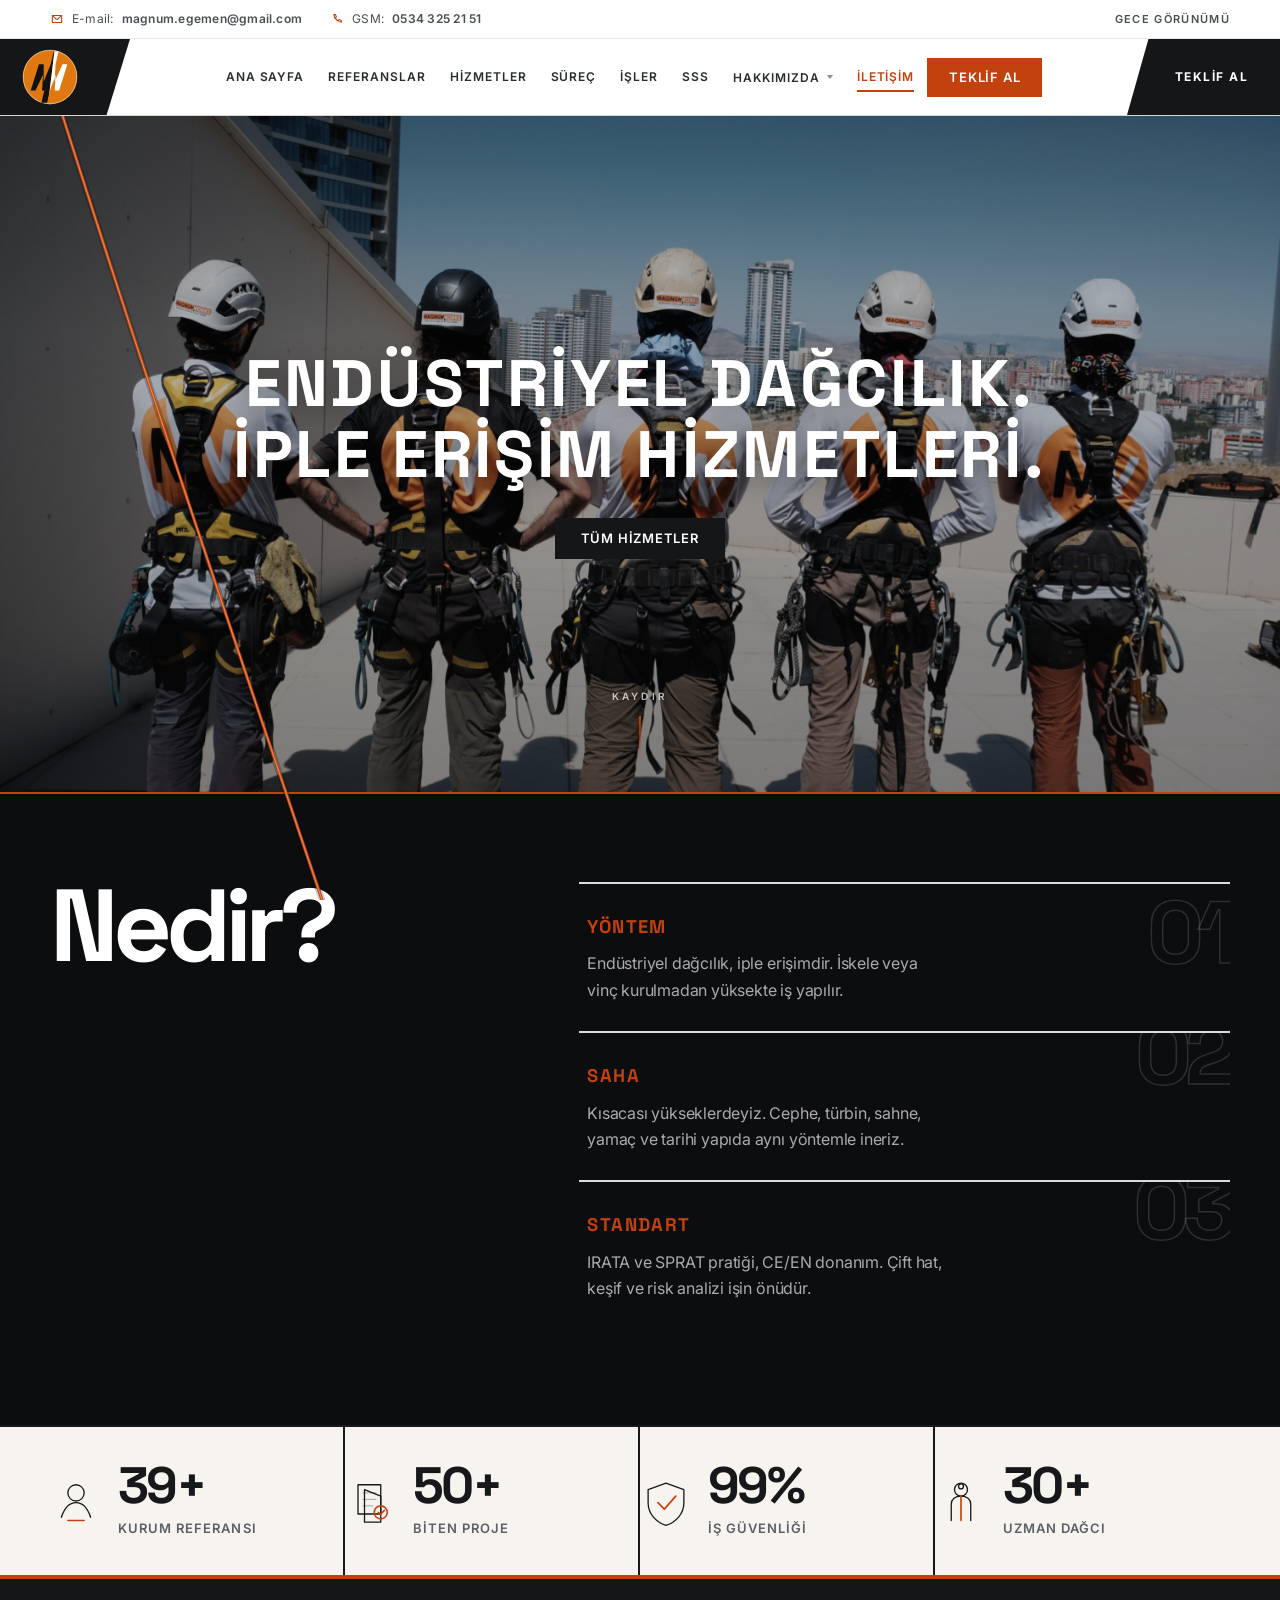
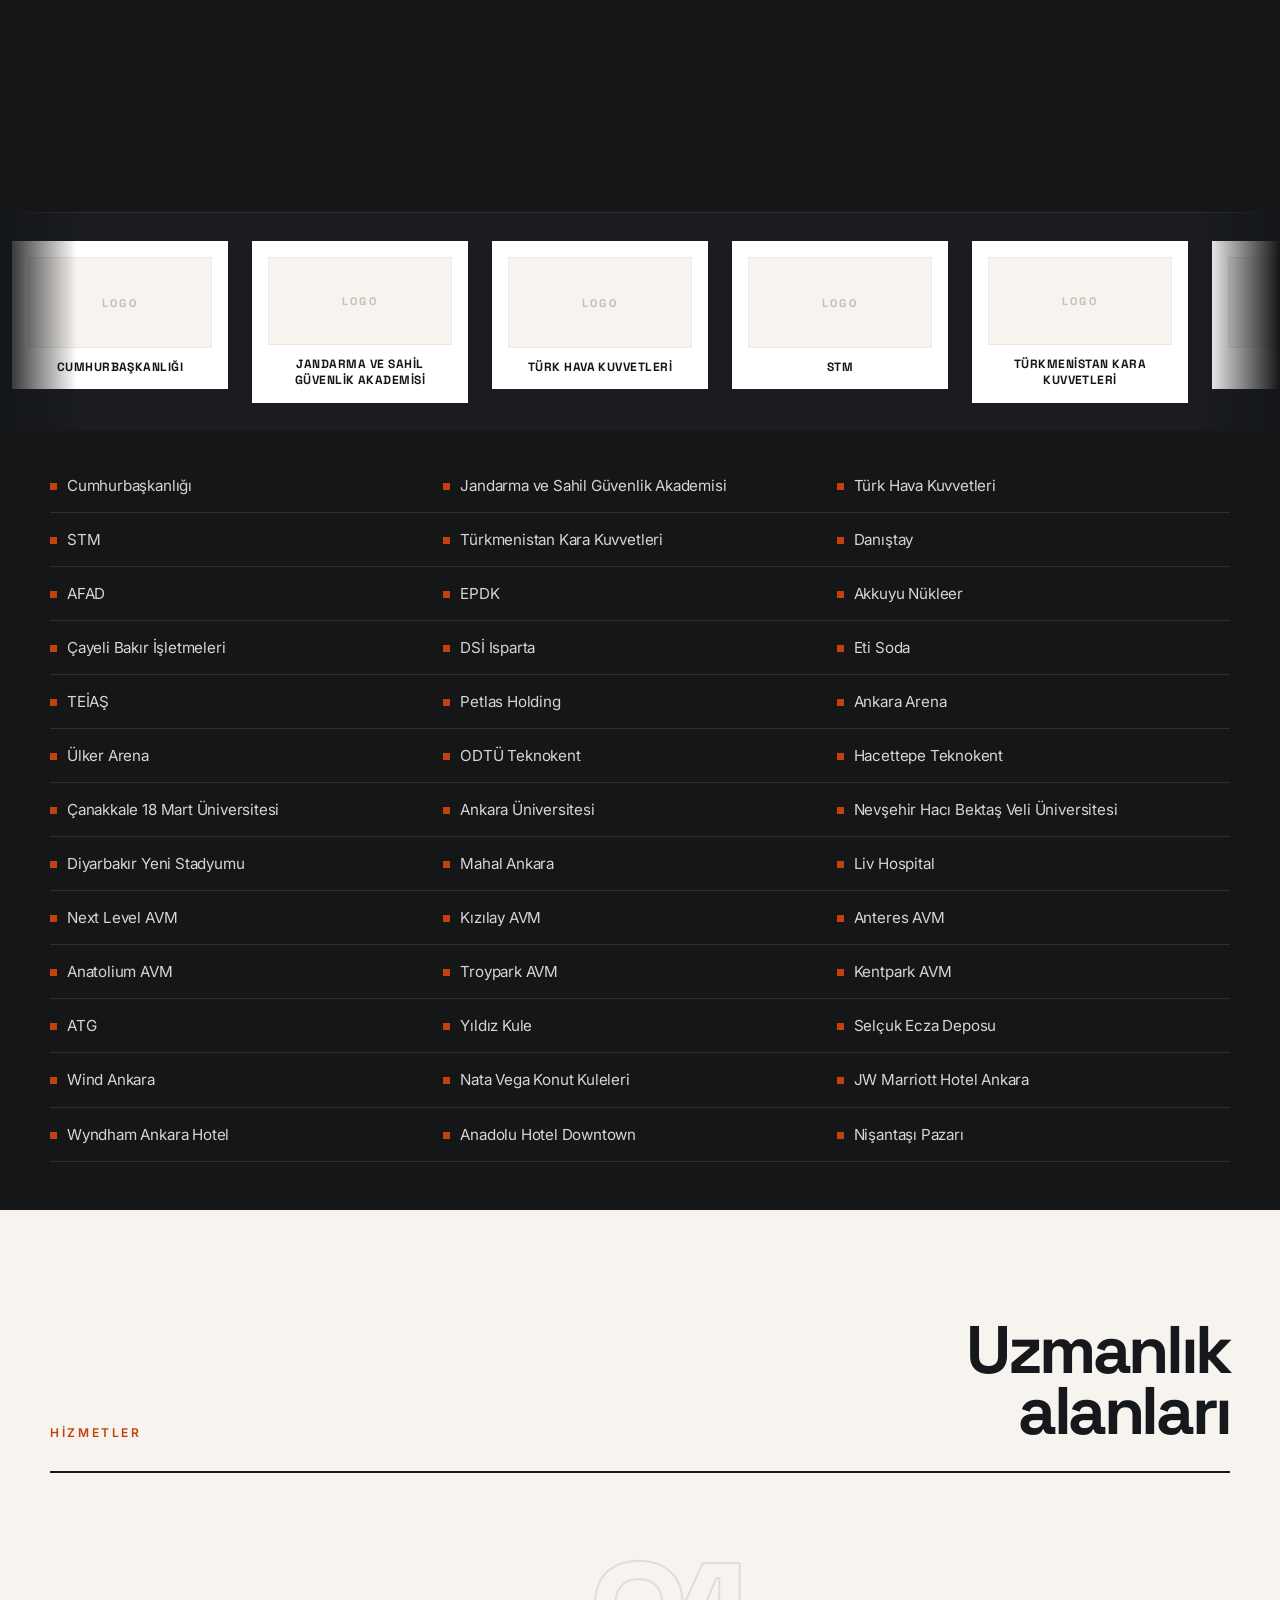
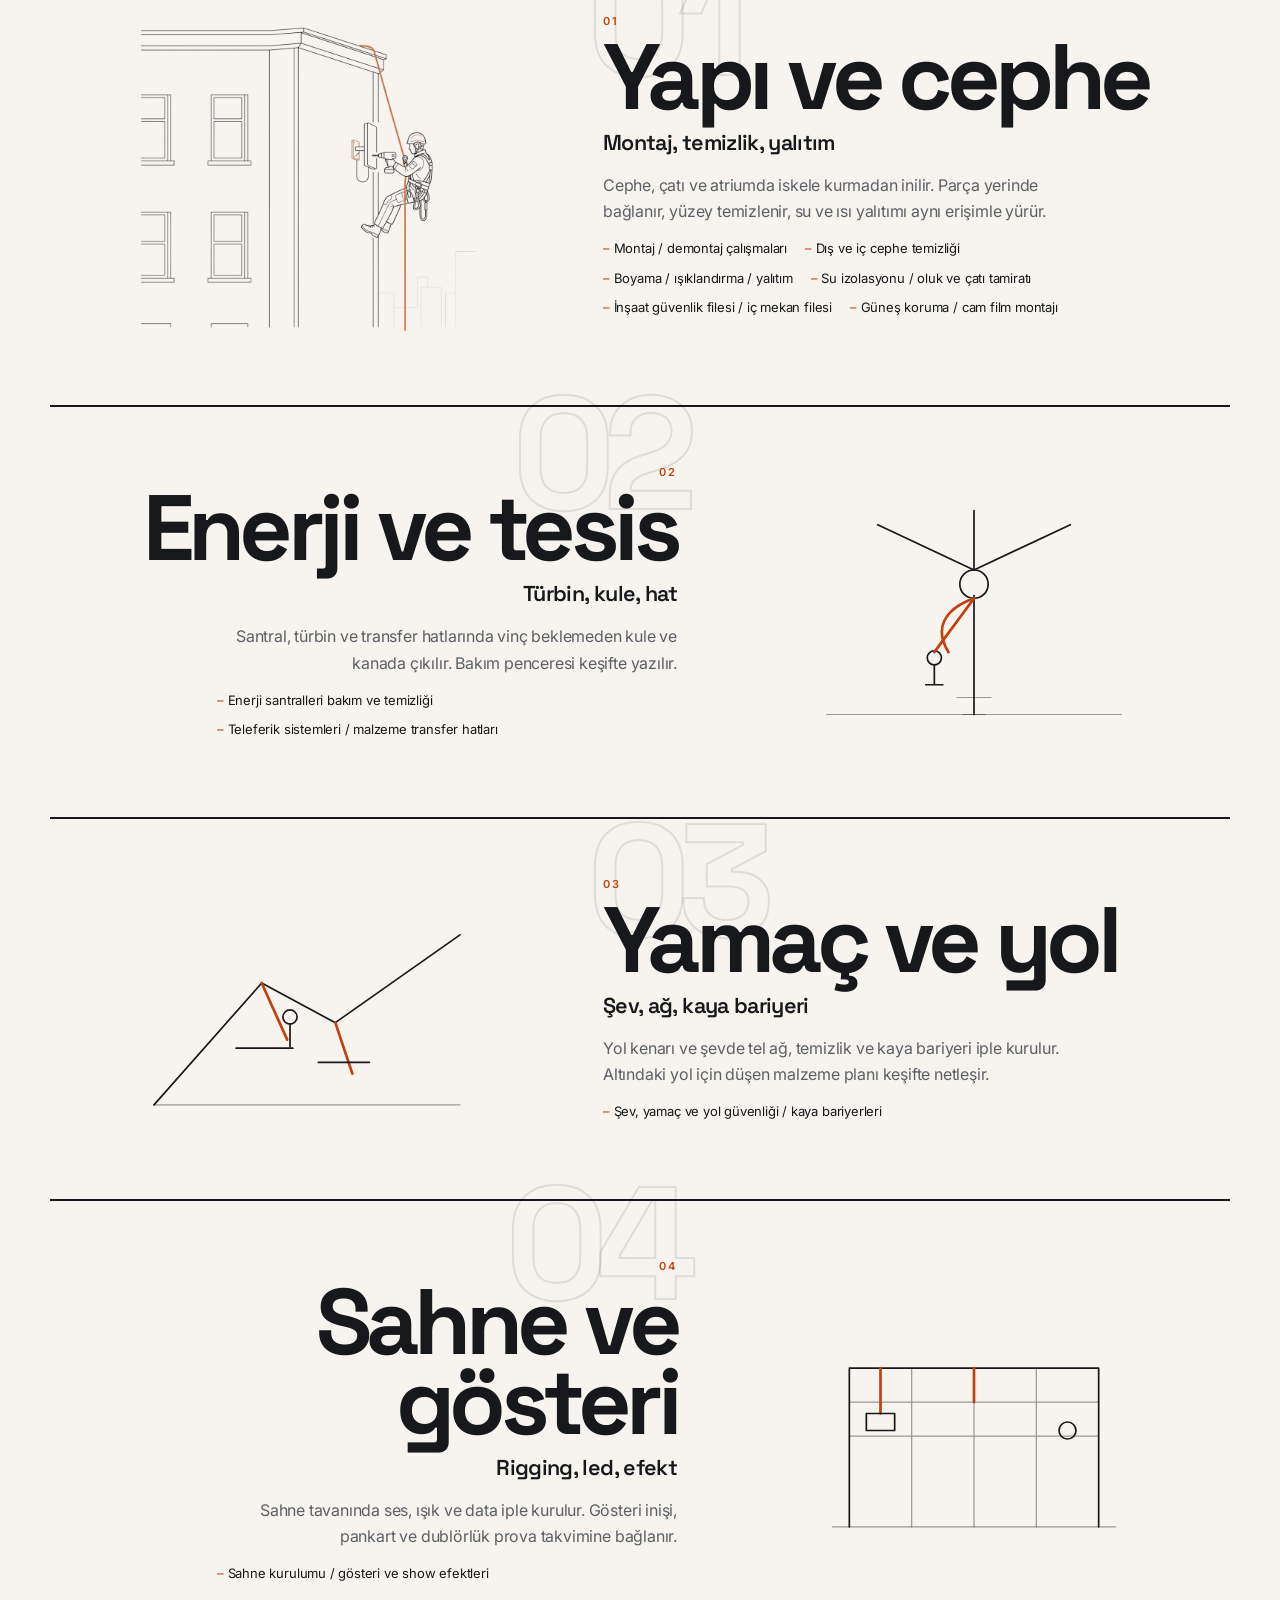
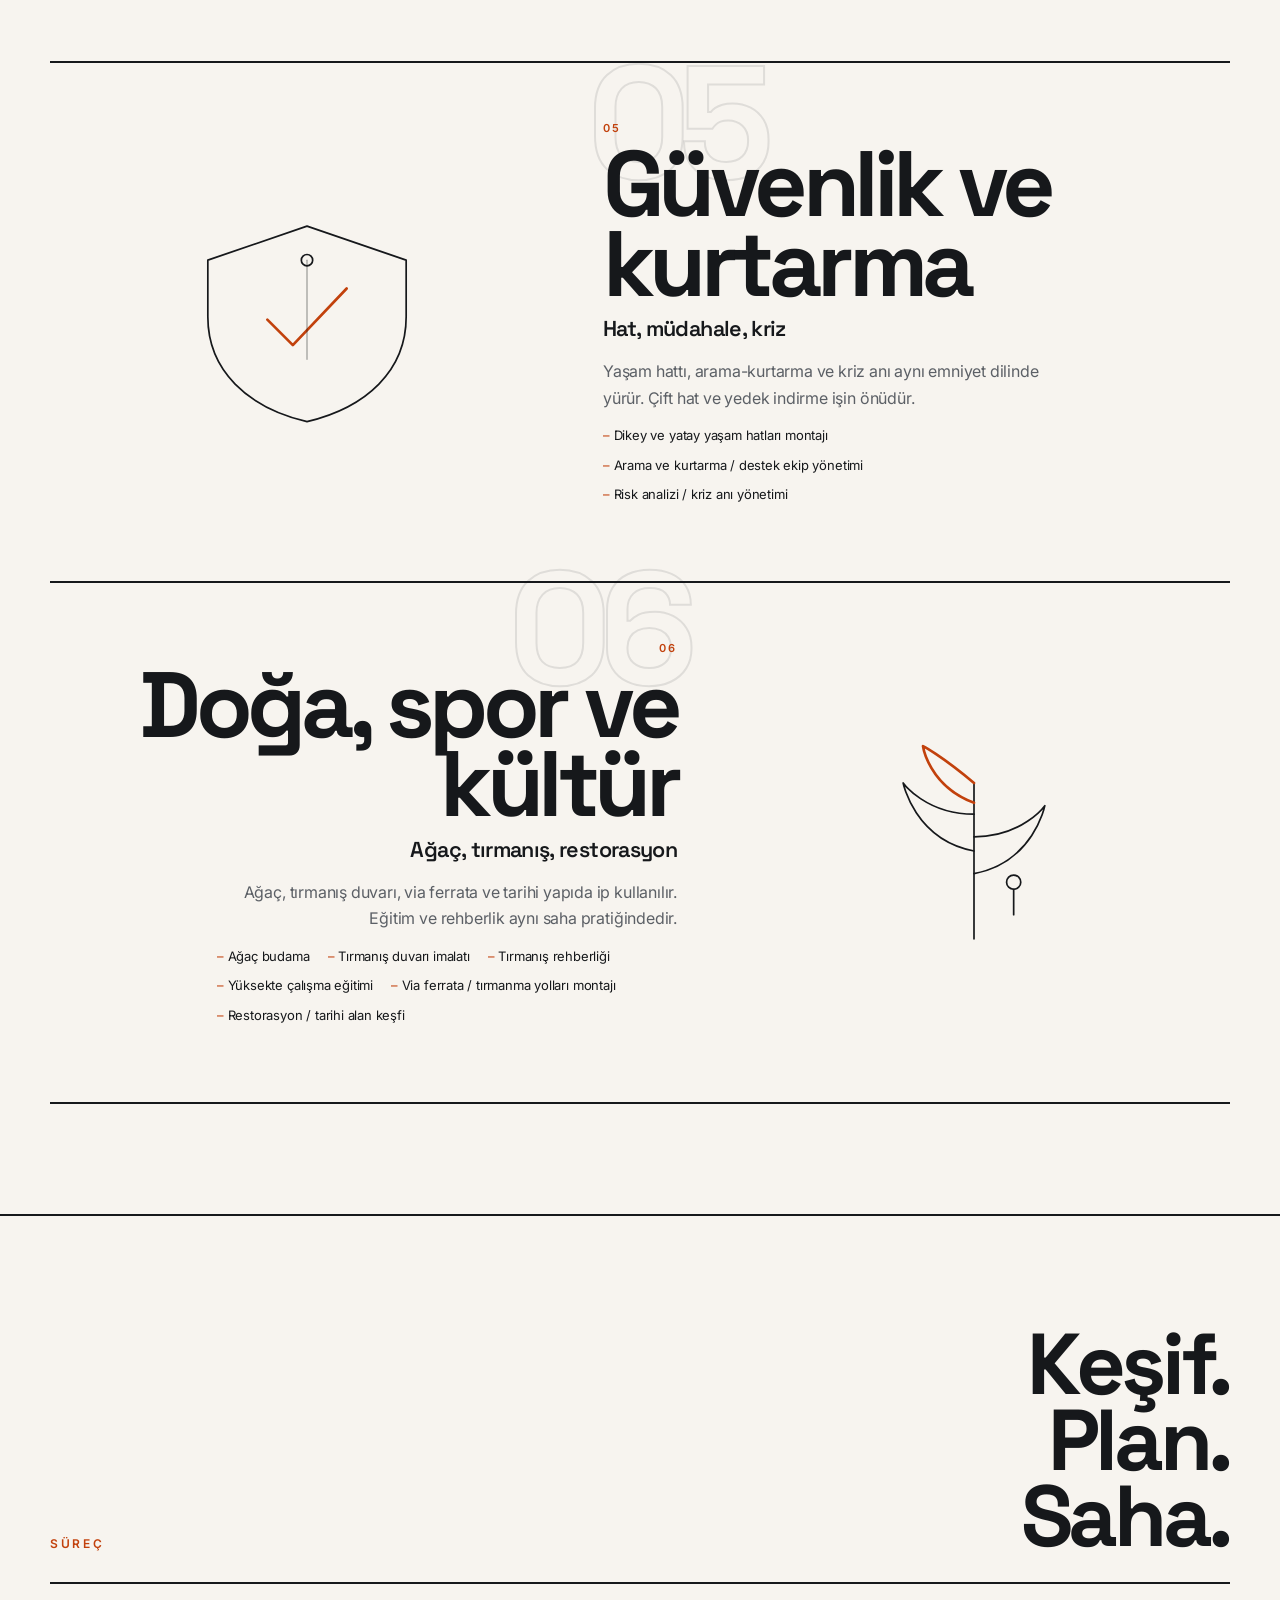
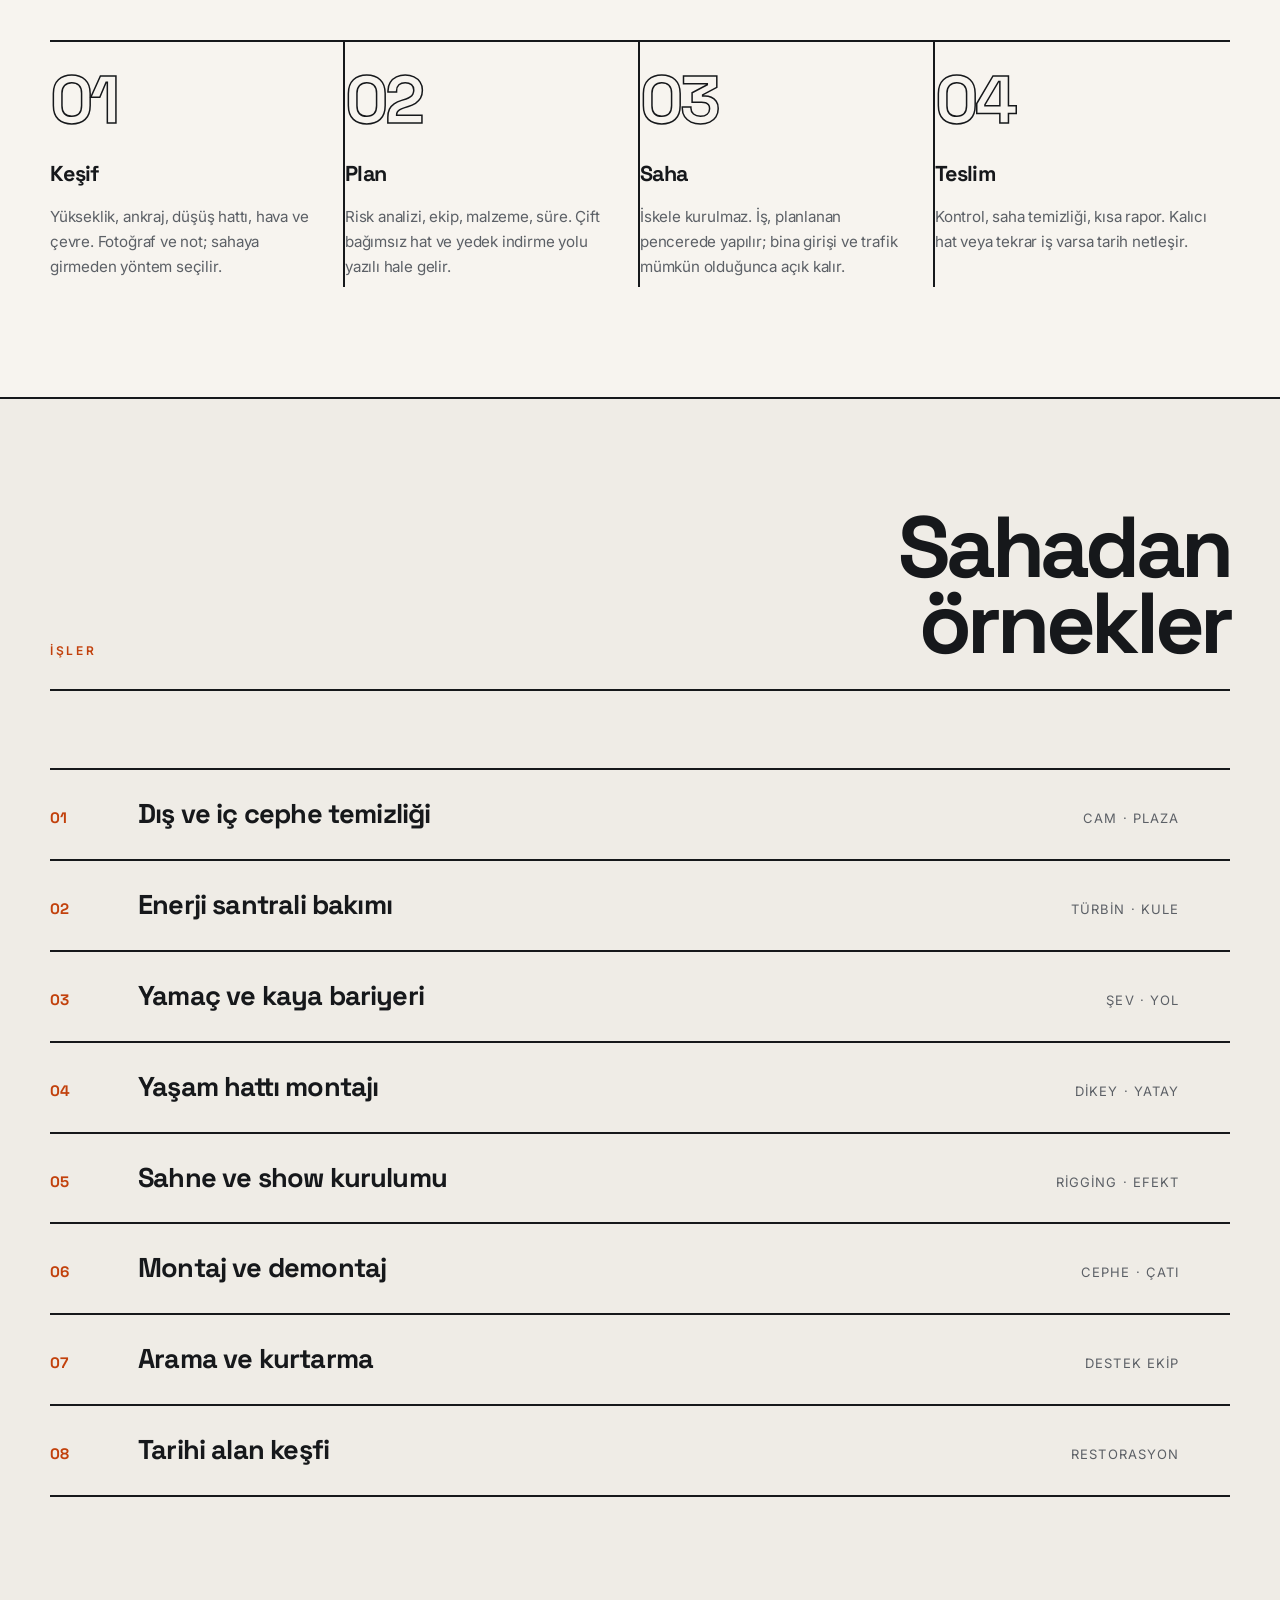
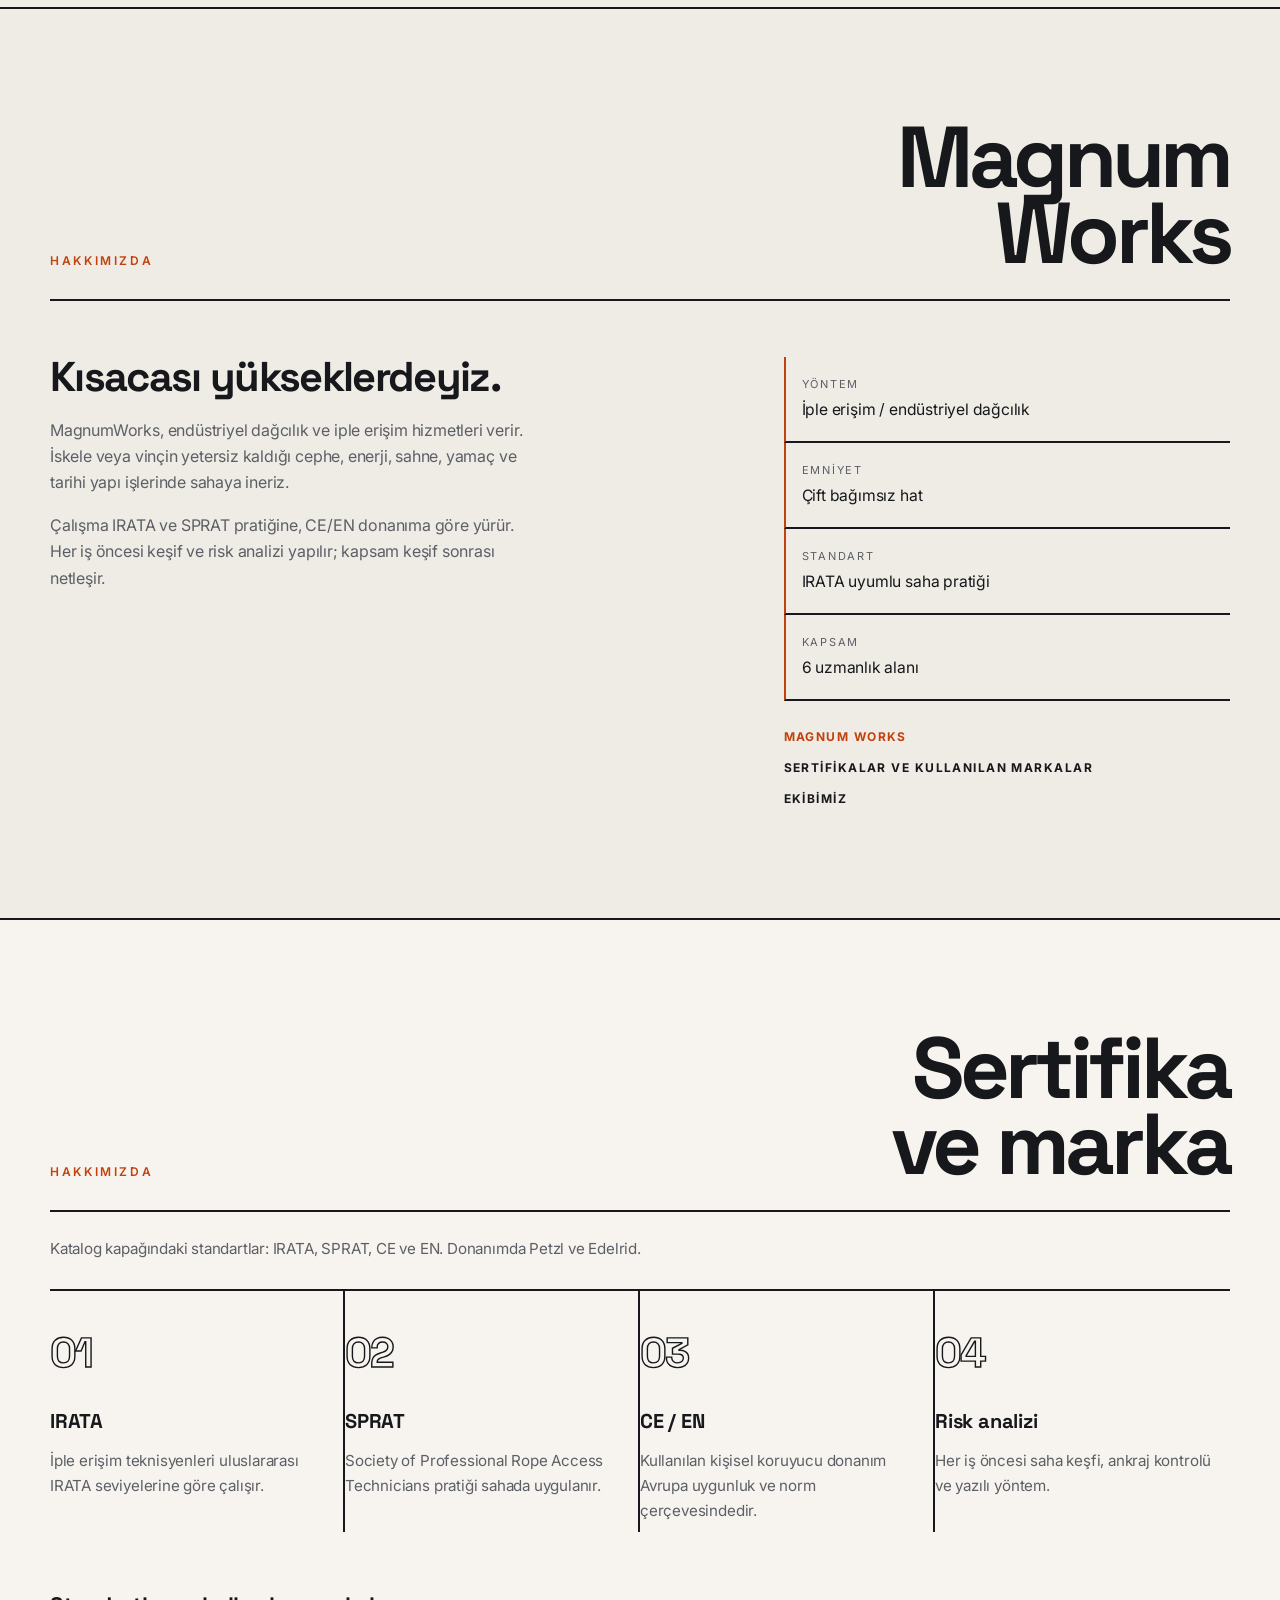
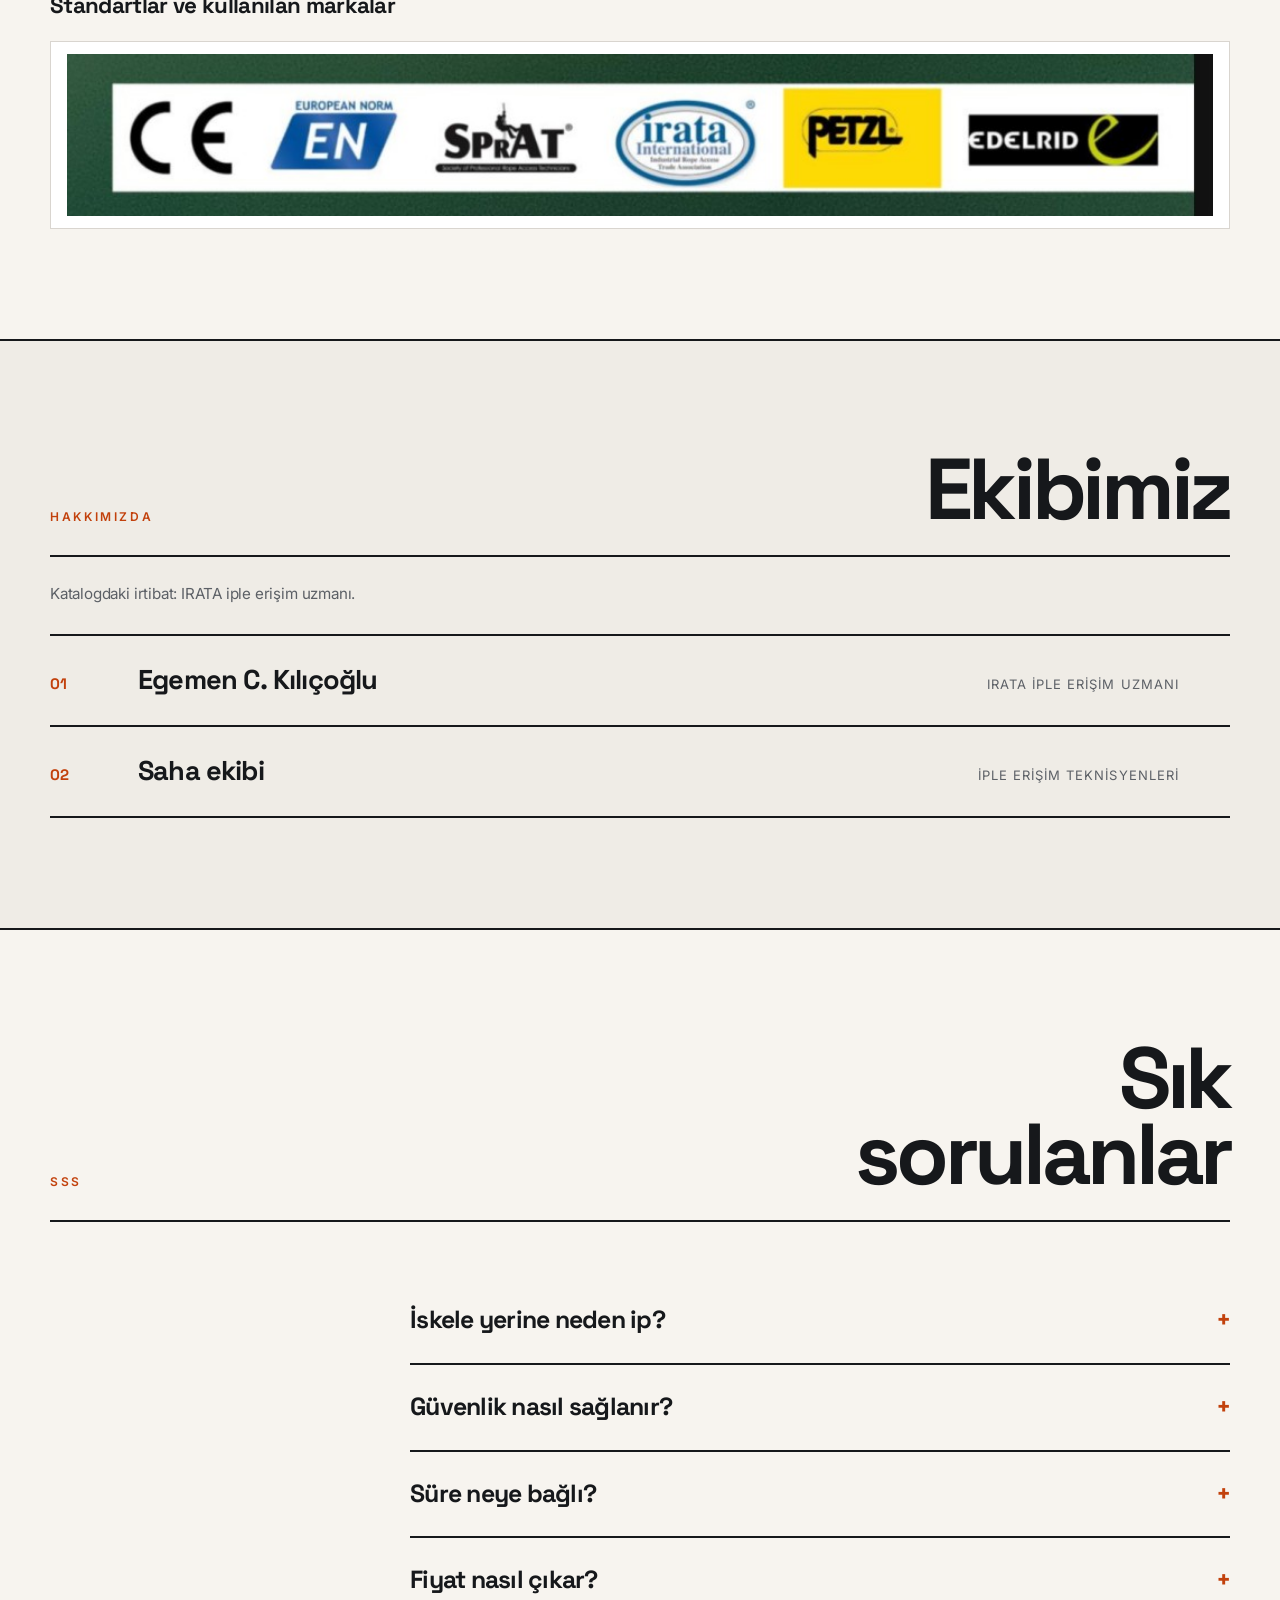
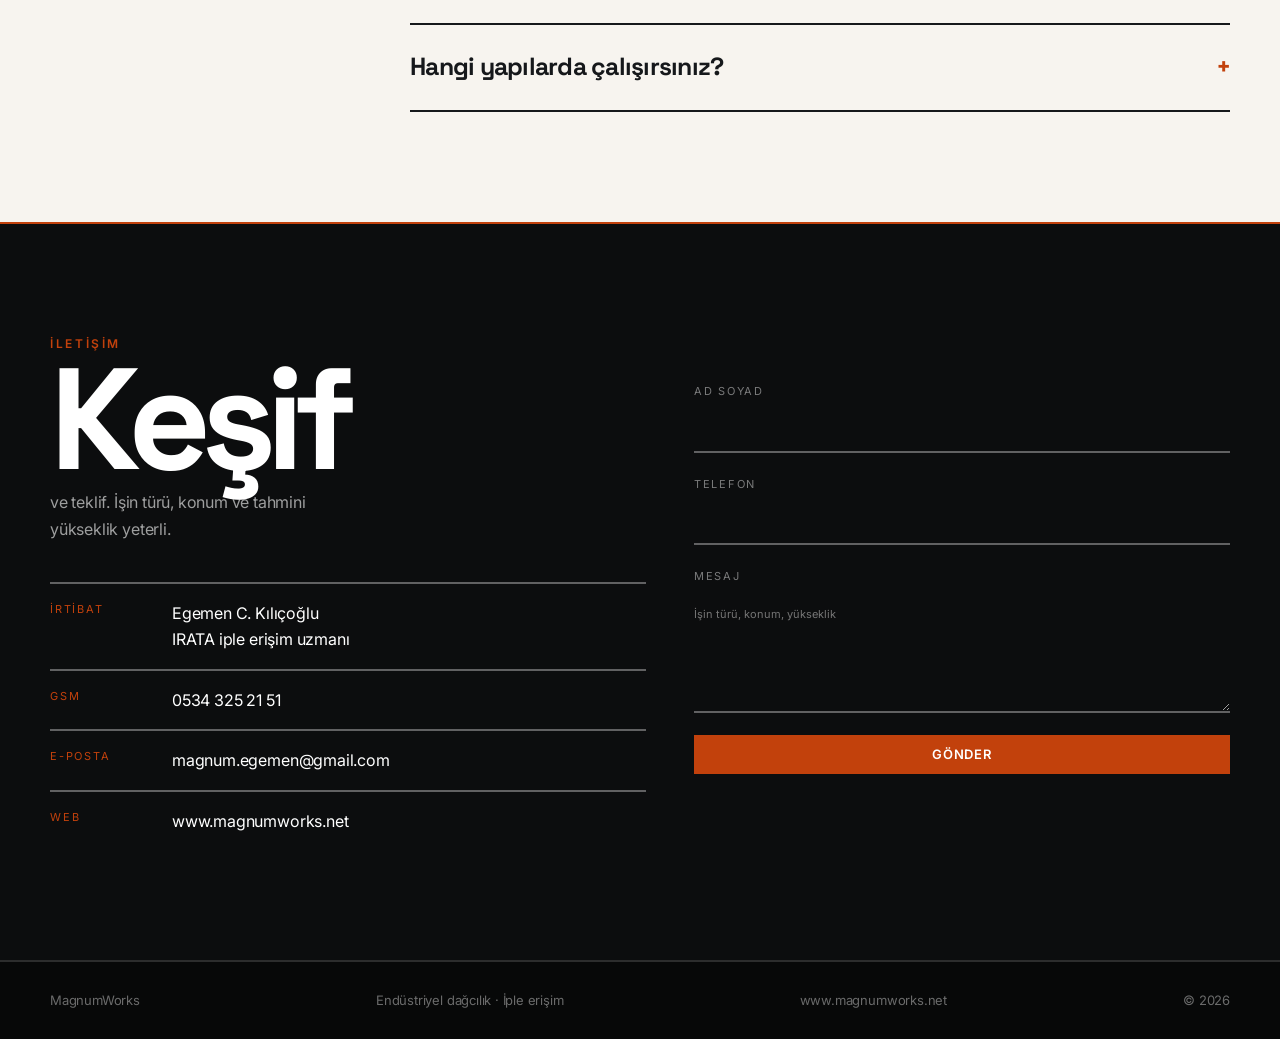
==== commit a7b36c5e: "Kurumsal dokuyu koruyarak mikro-etkileşim ve hareket katmanı ekle. - Hero: giriş animasyonu, scroll " ====
--- a/index.html
+++ b/index.html
@@ -83,23 +83,26 @@
           <h1 id="hero-title">Endüstriyel dağcılık.<br />İple erişim hizmetleri.</h1>
           <a class="btn btn-hero" href="#hizmetler">Tüm hizmetler</a>
         </div>
-      </section>
-
-      <section class="facts" aria-label="Çalışma ilkeleri">
+        <a class="hero-cue" href="#nedir">
+          <span>Kaydır</span>
+        </a>
+      </section>
+
+      <section class="facts" id="nedir" aria-label="Çalışma ilkeleri">
         <div class="container facts-layout">
-          <h2 class="facts-lead">Nedir?</h2>
+          <h2 class="facts-lead" data-reveal>Nedir?</h2>
           <div class="facts-list">
-            <article>
+            <article data-reveal>
               <span class="facts-n" aria-hidden="true">01</span>
               <h3>Yöntem</h3>
               <p>Endüstriyel dağcılık, iple erişimdir. İskele veya vinç kurulmadan yüksekte iş yapılır.</p>
             </article>
-            <article>
+            <article data-reveal style="--d: 90ms">
               <span class="facts-n" aria-hidden="true">02</span>
               <h3>Saha</h3>
               <p>Kısacası yükseklerdeyiz. Cephe, türbin, sahne, yamaç ve tarihi yapıda aynı yöntemle ineriz.</p>
             </article>
-            <article>
+            <article data-reveal style="--d: 180ms">
               <span class="facts-n" aria-hidden="true">03</span>
               <h3>Standart</h3>
               <p>IRATA ve SPRAT pratiği, CE/EN donanım. Çift hat, keşif ve risk analizi işin önüdür.</p>
@@ -110,7 +113,7 @@
 
       <section class="stats" aria-label="Rakamlar">
         <div class="container stats-grid">
-          <article>
+          <article data-reveal>
             <svg class="stats-ico" viewBox="0 0 64 64" aria-hidden="true">
               <circle cx="32" cy="22" r="10" />
               <path d="M14 52c4-12 10-18 18-18s14 6 18 18" />
@@ -119,7 +122,7 @@
             <p><span data-count="39">0</span>+</p>
             <h3>Kurum referansı</h3>
           </article>
-          <article>
+          <article data-reveal style="--d: 80ms">
             <svg class="stats-ico" viewBox="0 0 64 64" aria-hidden="true">
               <rect x="16" y="12" width="28" height="36" />
               <path class="fine" d="M22 22h16M22 30h16M22 38h12" />
@@ -130,7 +133,7 @@
             <p><span data-count="50">0</span>+</p>
             <h3>Biten proje</h3>
           </article>
-          <article>
+          <article data-reveal style="--d: 160ms">
             <svg class="stats-ico" viewBox="0 0 64 64" aria-hidden="true">
               <path d="M32 10l22 8v16c0 14-10 24-22 28C20 58 10 48 10 34V18z" />
               <path class="accent" d="M22 34l8 8 14-16" />
@@ -138,7 +141,7 @@
             <p><span data-count="99">0</span>%</p>
             <h3>İş güvenliği</h3>
           </article>
-          <article>
+          <article data-reveal style="--d: 240ms">
             <svg class="stats-ico" viewBox="0 0 64 64" aria-hidden="true">
               <circle cx="32" cy="18" r="8" />
               <path d="M20 56V36c0-6 5-10 12-10s12 4 12 10v20" />
@@ -153,11 +156,11 @@
 
       <section class="section refs" id="referanslar">
         <div class="container refs-head">
-          <div>
+          <div data-reveal>
             <p class="section-tag">Referanslar</p>
             <h2>Hizmet verdiğimiz kurum ve kuruluşlar</h2>
           </div>
-          <p class="refs-lead">
+          <p class="refs-lead" data-reveal style="--d: 120ms">
             Katalogdaki kurum ve kuruluşlar bu bölümde. Logoları sonra ekleyeceğiz; şimdilik
             unvanlar duruyor.
           </p>
@@ -172,7 +175,7 @@
 
       <section class="section services" id="hizmetler">
         <div class="container">
-          <div class="services-intro">
+          <div class="services-intro" data-reveal>
             <p class="section-tag">Hizmetler</p>
             <h2>Uzmanlık<br />alanları</h2>
           </div>
@@ -182,27 +185,27 @@
 
       <section class="section process" id="surec">
         <div class="container">
-          <div class="split-intro">
+          <div class="split-intro" data-reveal>
             <p class="section-tag">Süreç</p>
             <h2>Keşif.<br />Plan.<br />Saha.</h2>
           </div>
           <ol class="steps">
-            <li>
+            <li data-reveal>
               <span class="steps-n">01</span>
               <h3>Keşif</h3>
               <p>Yükseklik, ankraj, düşüş hattı, hava ve çevre. Fotoğraf ve not; sahaya girmeden yöntem seçilir.</p>
             </li>
-            <li>
+            <li data-reveal style="--d: 90ms">
               <span class="steps-n">02</span>
               <h3>Plan</h3>
               <p>Risk analizi, ekip, malzeme, süre. Çift bağımsız hat ve yedek indirme yolu yazılı hale gelir.</p>
             </li>
-            <li>
+            <li data-reveal style="--d: 180ms">
               <span class="steps-n">03</span>
               <h3>Saha</h3>
               <p>İskele kurulmaz. İş, planlanan pencerede yapılır; bina girişi ve trafik mümkün olduğunca açık kalır.</p>
             </li>
-            <li>
+            <li data-reveal style="--d: 270ms">
               <span class="steps-n">04</span>
               <h3>Teslim</h3>
               <p>Kontrol, saha temizliği, kısa rapor. Kalıcı hat veya tekrar iş varsa tarih netleşir.</p>
@@ -213,14 +216,14 @@
 
       <section class="section works" id="isler">
         <div class="container">
-          <div class="split-intro">
+          <div class="split-intro" data-reveal>
             <p class="section-tag">İşler</p>
             <h2>Sahadan<br />örnekler</h2>
           </div>
-          <p class="works-note">
+          <p class="works-note" data-reveal>
             Katalogdaki iş kollarından sahadan örnekler. Proje adı ve tarih keşif dosyasına göre eklenir.
           </p>
-          <div class="works-list">
+          <div class="works-list" data-reveal>
             <a class="work-row" href="hizmet.html#temizlik">
               <span>01</span>
               <strong>Dış ve iç cephe temizliği</strong>
@@ -267,11 +270,11 @@
 
       <section class="section about-section" id="hakkimizda">
         <div class="container">
-          <div class="split-intro">
+          <div class="split-intro" data-reveal>
             <p class="section-tag">Hakkımızda</p>
             <h2>Magnum<br />Works</h2>
           </div>
-          <div class="about">
+          <div class="about" data-reveal>
             <div class="about-copy">
               <h3>Kısacası yükseklerdeyiz.</h3>
               <p>
@@ -300,37 +303,37 @@
 
       <section class="section certs" id="sertifikalar">
         <div class="container">
-          <div class="split-intro">
+          <div class="split-intro" data-reveal>
             <p class="section-tag">Hakkımızda</p>
             <h2>Sertifika<br />ve marka</h2>
           </div>
-          <p class="works-note">
+          <p class="works-note" data-reveal>
             Katalog kapağındaki standartlar: IRATA, SPRAT, CE ve EN. Donanımda Petzl ve Edelrid.
           </p>
           <div class="cert-grid">
-            <article>
+            <article data-reveal>
               <span>01</span>
               <h3>IRATA</h3>
               <p>İple erişim teknisyenleri uluslararası IRATA seviyelerine göre çalışır.</p>
             </article>
-            <article>
+            <article data-reveal style="--d: 80ms">
               <span>02</span>
               <h3>SPRAT</h3>
               <p>Society of Professional Rope Access Technicians pratiği sahada uygulanır.</p>
             </article>
-            <article>
+            <article data-reveal style="--d: 160ms">
               <span>03</span>
               <h3>CE / EN</h3>
               <p>Kullanılan kişisel koruyucu donanım Avrupa uygunluk ve norm çerçevesindedir.</p>
             </article>
-            <article>
+            <article data-reveal style="--d: 240ms">
               <span>04</span>
               <h3>Risk analizi</h3>
               <p>Her iş öncesi saha keşfi, ankraj kontrolü ve yazılı yöntem.</p>
             </article>
           </div>
-          <h3 class="brands-title">Standartlar ve kullanılan markalar</h3>
-          <figure class="brands-strip">
+          <h3 class="brands-title" data-reveal>Standartlar ve kullanılan markalar</h3>
+          <figure class="brands-strip" data-reveal style="--d: 100ms">
             <img
               src="assets/standartlar.png"
               alt="CE, EN, SPRAT, IRATA International, Petzl ve Edelrid"
@@ -343,12 +346,12 @@
 
       <section class="section team" id="ekip">
         <div class="container">
-          <div class="split-intro">
+          <div class="split-intro" data-reveal>
             <p class="section-tag">Hakkımızda</p>
             <h2>Ekibimiz</h2>
           </div>
-          <p class="works-note">Katalogdaki irtibat: IRATA iple erişim uzmanı.</p>
-          <div class="works-list team-list">
+          <p class="works-note" data-reveal>Katalogdaki irtibat: IRATA iple erişim uzmanı.</p>
+          <div class="works-list team-list" data-reveal>
             <div class="work-row">
               <span>01</span>
               <strong>Egemen C. Kılıçoğlu</strong>
@@ -365,45 +368,65 @@
 
       <section class="section faq" id="sss">
         <div class="container">
-          <div class="split-intro">
+          <div class="split-intro" data-reveal>
             <p class="section-tag">SSS</p>
             <h2>Sık<br />sorulanlar</h2>
           </div>
-          <div class="faq-list">
+          <div class="faq-list" data-reveal>
             <details>
               <summary>İskele yerine neden ip?</summary>
-              <p>
-                İskele ve vinç kurmak yavaş, pahalı ve bazen imkânsızdır. İple erişim ankrajdan inerek
-                aynı noktaya daha kısa sürede ulaşır; giriş ve trafik kapanmaz.
-              </p>
+              <div class="faq-a">
+                <div class="faq-a-in">
+                  <p>
+                    İskele ve vinç kurmak yavaş, pahalı ve bazen imkânsızdır. İple erişim ankrajdan inerek
+                    aynı noktaya daha kısa sürede ulaşır; giriş ve trafik kapanmaz.
+                  </p>
+                </div>
+              </div>
             </details>
             <details>
               <summary>Güvenlik nasıl sağlanır?</summary>
-              <p>
-                Çalışma çift bağımsız hatladır: biri iş, biri emniyet. Öncesinde keşif ve risk analizi
-                yapılır. Ekip iple erişim eğitimlidir; IRATA pratiklerine uygun çalışılır.
-              </p>
+              <div class="faq-a">
+                <div class="faq-a-in">
+                  <p>
+                    Çalışma çift bağımsız hatladır: biri iş, biri emniyet. Öncesinde keşif ve risk analizi
+                    yapılır. Ekip iple erişim eğitimlidir; IRATA pratiklerine uygun çalışılır.
+                  </p>
+                </div>
+              </div>
             </details>
             <details>
               <summary>Süre neye bağlı?</summary>
-              <p>
-                Yükseklik, hava, ankraj kalitesi ve işin türü. Küçük cephe işi saatler; türbin veya
-                viyadük günlere yayılır. Keşif sonrası net tarih verilir.
-              </p>
+              <div class="faq-a">
+                <div class="faq-a-in">
+                  <p>
+                    Yükseklik, hava, ankraj kalitesi ve işin türü. Küçük cephe işi saatler; türbin veya
+                    viyadük günlere yayılır. Keşif sonrası net tarih verilir.
+                  </p>
+                </div>
+              </div>
             </details>
             <details>
               <summary>Fiyat nasıl çıkar?</summary>
-              <p>
-                Metraj + erişim zorluğu + ekip + süre. Keşif olmadan sabit paket yok. Formdaki konum
-                ve yükseklik ilk aralığı konuşmak için yeter.
-              </p>
+              <div class="faq-a">
+                <div class="faq-a-in">
+                  <p>
+                    Metraj + erişim zorluğu + ekip + süre. Keşif olmadan sabit paket yok. Formdaki konum
+                    ve yükseklik ilk aralığı konuşmak için yeter.
+                  </p>
+                </div>
+              </div>
             </details>
             <details>
               <summary>Hangi yapılarda çalışırsınız?</summary>
-              <p>
-                Plaza, köprü, türbin, sahne, yamaç, ağaç, silo, minare. Vinç veya iskele uymuyorsa
-                keşif isteriz; ip uygunsa işimizdir.
-              </p>
+              <div class="faq-a">
+                <div class="faq-a-in">
+                  <p>
+                    Plaza, köprü, türbin, sahne, yamaç, ağaç, silo, minare. Vinç veya iskele uymuyorsa
+                    keşif isteriz; ip uygunsa işimizdir.
+                  </p>
+                </div>
+              </div>
             </details>
           </div>
         </div>
@@ -411,7 +434,7 @@
 
       <section class="section contact" id="iletisim">
         <div class="container contact-grid">
-          <div class="contact-copy">
+          <div class="contact-copy" data-reveal>
             <p class="section-tag">İletişim</p>
             <h2>Keşif</h2>
             <p class="contact-sub">ve teklif. İşin türü, konum ve tahmini yükseklik yeterli.</p>
@@ -434,7 +457,7 @@
               </div>
             </dl>
           </div>
-          <form class="form" action="mailto:magnum.egemen@gmail.com" method="post" enctype="text/plain">
+          <form class="form" action="mailto:magnum.egemen@gmail.com" method="post" enctype="text/plain" data-reveal style="--d: 140ms">
             <label>
               Ad soyad
               <input type="text" name="name" required autocomplete="name" />
--- a/css/styles.css
+++ b/css/styles.css
@@ -1767,3 +1767,414 @@
     stroke-dasharray: none;
   }
 }
+
+/* ===== Polish pack: entrance, reveal, micro-interactions ===== */
+
+::selection {
+  background: var(--accent);
+  color: #fff;
+}
+
+/* Scroll reveal (activated by main.js via [data-reveal]) */
+
+[data-reveal] {
+  opacity: 0;
+  transform: translateY(26px);
+  transition: opacity 0.75s var(--ease), transform 0.75s var(--ease);
+  transition-delay: var(--d, 0s);
+}
+
+[data-reveal].is-visible {
+  opacity: 1;
+  transform: translateY(0);
+}
+
+/* Hero entrance + parallax base */
+
+.hero-photo {
+  transform: scale(1.06);
+  will-change: transform;
+}
+
+.hero-center {
+  will-change: transform, opacity;
+}
+
+@media (prefers-reduced-motion: no-preference) {
+  .hero h1 {
+    animation: hero-rise 1s var(--ease) 0.1s backwards;
+  }
+
+  .hero .btn-hero {
+    animation: hero-rise 1s var(--ease) 0.32s backwards;
+  }
+
+  .hero-cue {
+    animation: cue-fade 0.9s var(--ease) 0.95s backwards;
+  }
+
+  .hero-cue::after {
+    animation: cue-drip 2.1s var(--ease) infinite;
+  }
+}
+
+@keyframes hero-rise {
+  from {
+    opacity: 0;
+    transform: translateY(38px);
+  }
+}
+
+@keyframes cue-fade {
+  from {
+    opacity: 0;
+  }
+}
+
+/* Scroll cue */
+
+.hero-cue {
+  position: absolute;
+  left: 50%;
+  bottom: 30px;
+  z-index: 2;
+  transform: translateX(-50%);
+  display: grid;
+  justify-items: center;
+  gap: 12px;
+  font-size: 10px;
+  font-weight: 600;
+  letter-spacing: 0.32em;
+  text-transform: uppercase;
+  color: rgba(255, 255, 255, 0.72);
+  transition: color 0.25s var(--ease);
+}
+
+.hero-cue:hover {
+  color: #fff;
+}
+
+.hero-cue::after {
+  content: "";
+  width: 1.5px;
+  height: 46px;
+  background: linear-gradient(180deg, var(--accent), rgba(194, 65, 12, 0));
+}
+
+@keyframes cue-drip {
+  0% {
+    transform: scaleY(0);
+    transform-origin: 50% 0;
+  }
+
+  45% {
+    transform: scaleY(1);
+    transform-origin: 50% 0;
+  }
+
+  55% {
+    transform: scaleY(1);
+    transform-origin: 50% 100%;
+  }
+
+  100% {
+    transform: scaleY(0);
+    transform-origin: 50% 100%;
+  }
+}
+
+@media (max-height: 540px) {
+  .hero-cue {
+    display: none;
+  }
+}
+
+/* Magnetic + transition-ready buttons */
+
+.btn {
+  transition: background 0.25s var(--ease), color 0.25s var(--ease), border-color 0.25s var(--ease),
+    transform 0.3s var(--ease);
+}
+
+.quote-slab {
+  transition: background 0.25s var(--ease), transform 0.3s var(--ease);
+}
+
+/* Nav underline sweep */
+
+.nav-link {
+  position: relative;
+}
+
+.nav-link::after {
+  content: "";
+  position: absolute;
+  left: 11px;
+  right: 11px;
+  bottom: 5px;
+  height: 2px;
+  background: var(--accent);
+  transform: scaleX(0);
+  transform-origin: 0 50%;
+  transition: transform 0.32s var(--ease);
+  pointer-events: none;
+}
+
+.nav-link:hover::after,
+.nav-link.is-active::after {
+  transform: scaleX(1);
+}
+
+/* Header condense on scroll */
+
+.header-bar {
+  transition: min-height 0.32s var(--ease);
+}
+
+.logo-mark {
+  transition: width 0.32s var(--ease), height 0.32s var(--ease);
+}
+
+.site-header.is-stuck .header-bar {
+  min-height: 62px;
+}
+
+.site-header.is-stuck .logo-mark {
+  width: 46px;
+  height: 46px;
+}
+
+/* Menu toggle -> X */
+
+.menu-toggle span {
+  transition: transform 0.3s var(--ease), opacity 0.2s var(--ease);
+}
+
+.menu-toggle[aria-expanded="true"] span:nth-child(1) {
+  transform: translateY(6px) rotate(45deg);
+}
+
+.menu-toggle[aria-expanded="true"] span:nth-child(2) {
+  opacity: 0;
+}
+
+.menu-toggle[aria-expanded="true"] span:nth-child(3) {
+  transform: translateY(-6px) rotate(-45deg);
+}
+
+/* Work rows: sweep + arrow */
+
+.work-row {
+  grid-template-columns: 4.5rem 1fr auto 2.2rem;
+}
+
+a.work-row {
+  position: relative;
+  isolation: isolate;
+  transition: padding-left 0.35s var(--ease);
+}
+
+a.work-row::before {
+  content: "";
+  position: absolute;
+  inset: 0;
+  z-index: -1;
+  background: color-mix(in srgb, var(--accent) 8%, transparent);
+  transform: scaleX(0);
+  transform-origin: 0 50%;
+  transition: transform 0.4s var(--ease);
+}
+
+a.work-row:hover::before {
+  transform: scaleX(1);
+}
+
+a.work-row::after {
+  content: "→";
+  align-self: center;
+  font-family: var(--display);
+  font-size: 1.25rem;
+  color: var(--accent);
+  opacity: 0;
+  transform: translateX(-10px);
+  transition: opacity 0.3s var(--ease), transform 0.3s var(--ease);
+}
+
+a.work-row:hover {
+  padding-left: 12px;
+}
+
+a.work-row:hover::after {
+  opacity: 1;
+  transform: translateX(0);
+}
+
+/* FAQ smooth open */
+
+.faq-list summary {
+  transition: color 0.25s var(--ease);
+}
+
+.faq-list summary:hover {
+  color: var(--accent);
+}
+
+.faq-a {
+  display: grid;
+  grid-template-rows: 0fr;
+  transition: grid-template-rows 0.45s var(--ease);
+}
+
+.faq-list details[open] .faq-a {
+  grid-template-rows: 1fr;
+}
+
+.faq-a-in {
+  overflow: hidden;
+  min-height: 0;
+}
+
+/* Refs marquee edge fade */
+
+.refs-marquee {
+  mask-image: linear-gradient(90deg, transparent, #000 6%, #000 94%, transparent);
+  -webkit-mask-image: linear-gradient(90deg, transparent, #000 6%, #000 94%, transparent);
+}
+
+/* Contact spotlight */
+
+.contact {
+  position: relative;
+}
+
+.contact::before {
+  content: "";
+  position: absolute;
+  inset: 0;
+  pointer-events: none;
+  background: radial-gradient(
+    560px circle at var(--spot-x, 50%) var(--spot-y, 18%),
+    rgba(194, 65, 12, 0.13),
+    transparent 65%
+  );
+  opacity: var(--spot-o, 0);
+  transition: opacity 0.5s var(--ease);
+}
+
+.contact > .container {
+  position: relative;
+}
+
+/* Service pager (hizmet.html) */
+
+.service-pager-section {
+  padding: 0 0 110px;
+  background: var(--white);
+}
+
+.service-pager {
+  display: grid;
+  grid-template-columns: 1fr 1fr;
+  border-top: var(--rule) solid var(--ink);
+}
+
+.pager-link {
+  display: grid;
+  gap: 10px;
+  padding: 36px 0;
+  color: inherit;
+}
+
+.pager-link.is-prev {
+  padding-right: 28px;
+}
+
+.pager-link.is-next {
+  text-align: right;
+  border-left: var(--rule) solid var(--ink);
+  padding-left: 28px;
+}
+
+.pager-link span {
+  font-size: 11px;
+  font-weight: 700;
+  letter-spacing: 0.18em;
+  text-transform: uppercase;
+  color: var(--accent);
+}
+
+.pager-link strong {
+  font-family: var(--display);
+  font-size: clamp(1.15rem, 2.6vw, 1.9rem);
+  font-weight: 700;
+  letter-spacing: -0.03em;
+  line-height: 1.08;
+  transition: color 0.25s var(--ease);
+}
+
+.pager-link:hover strong {
+  color: var(--accent);
+}
+
+/* Overrides that must come after the new base rules above */
+
+@media (max-width: 1100px) {
+  .nav-link::after {
+    left: 0;
+    right: 0;
+    bottom: 9px;
+  }
+}
+
+@media (max-width: 760px) {
+  .work-row {
+    grid-template-columns: 3rem 1fr;
+  }
+
+  a.work-row::after {
+    display: none;
+  }
+
+  a.work-row:hover {
+    padding-left: 0;
+  }
+
+  .site-header.is-stuck .logo-mark {
+    width: 40px;
+    height: 40px;
+  }
+
+  .service-pager {
+    grid-template-columns: 1fr;
+  }
+
+  .pager-link.is-next {
+    text-align: left;
+    border-left: 0;
+    border-top: var(--rule) solid var(--ink);
+    padding-left: 0;
+  }
+
+  .pager-link.is-prev {
+    padding-right: 0;
+  }
+}
+
+@media (prefers-reduced-motion: reduce) {
+  [data-reveal] {
+    opacity: 1;
+    transform: none;
+    transition: none;
+  }
+
+  .hero h1,
+  .hero .btn-hero,
+  .hero-cue,
+  .hero-cue::after {
+    animation: none;
+  }
+
+  .faq-a {
+    transition: none;
+  }
+}
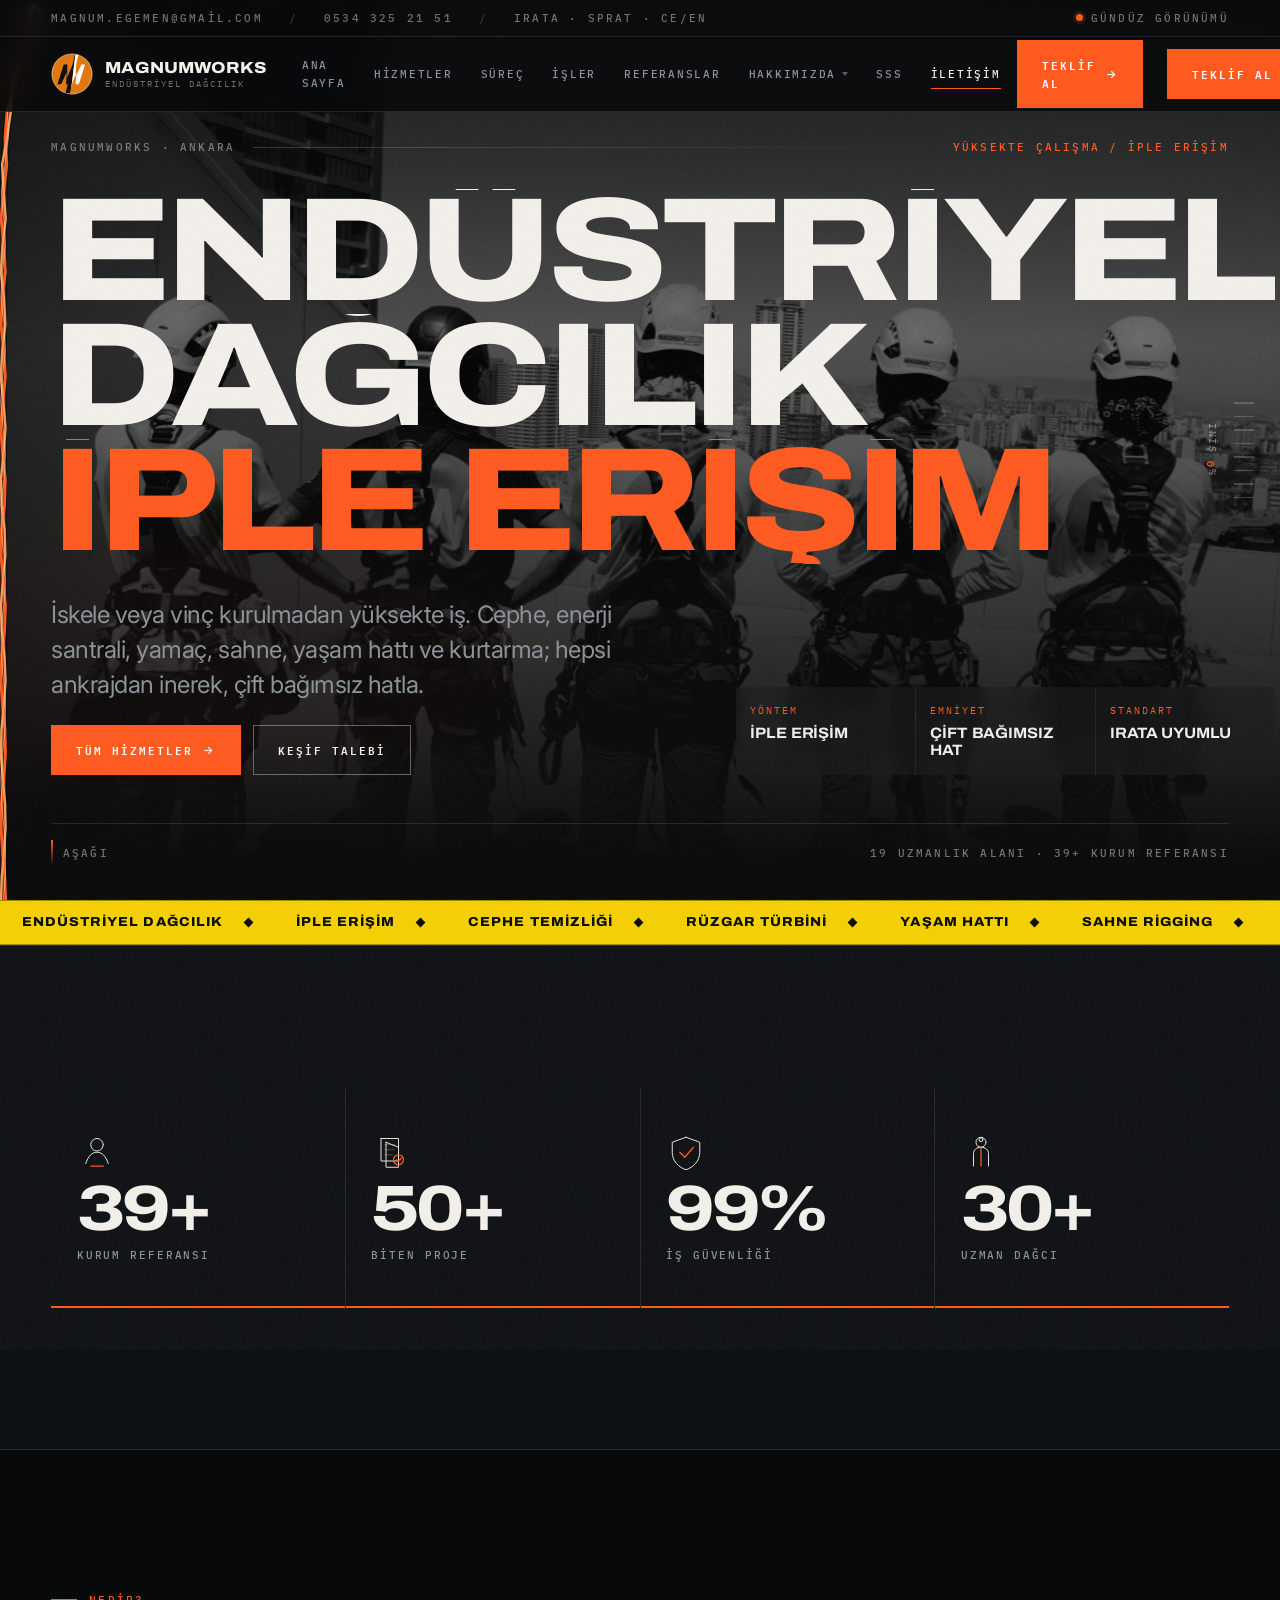
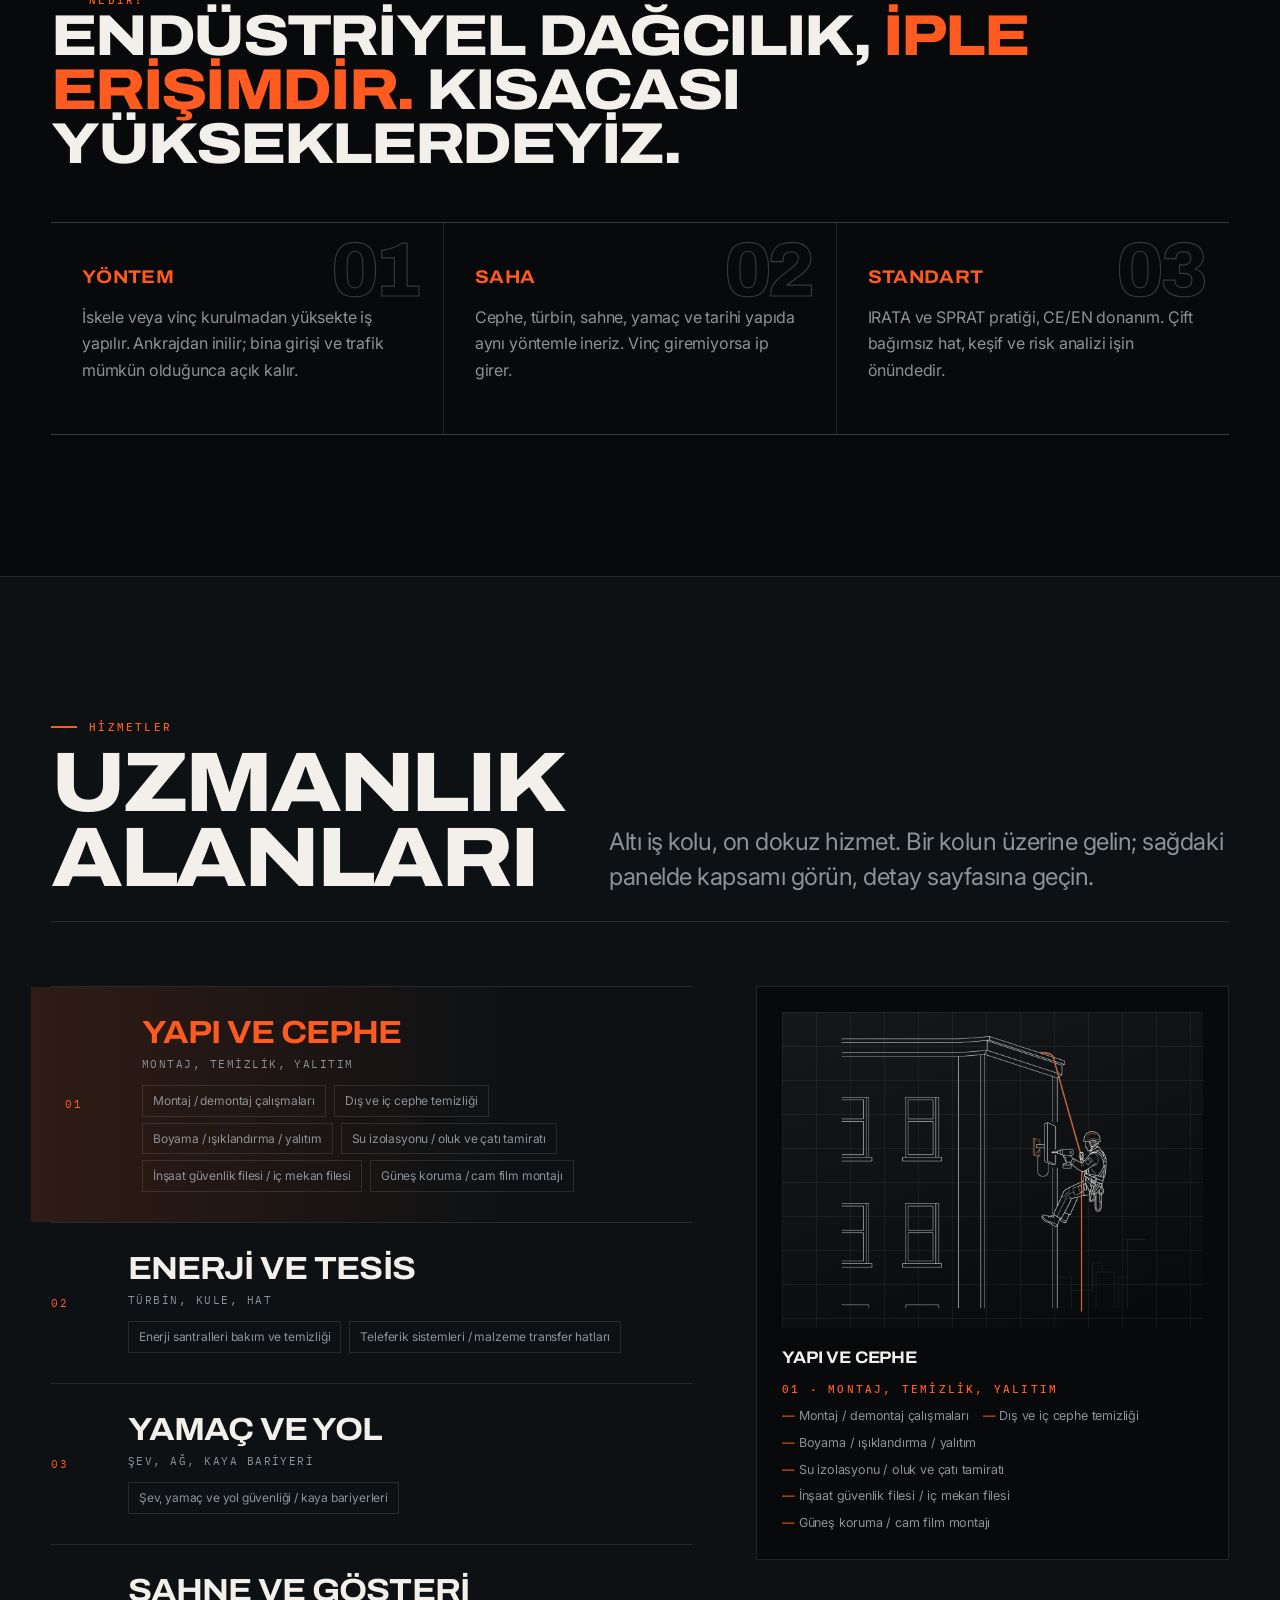
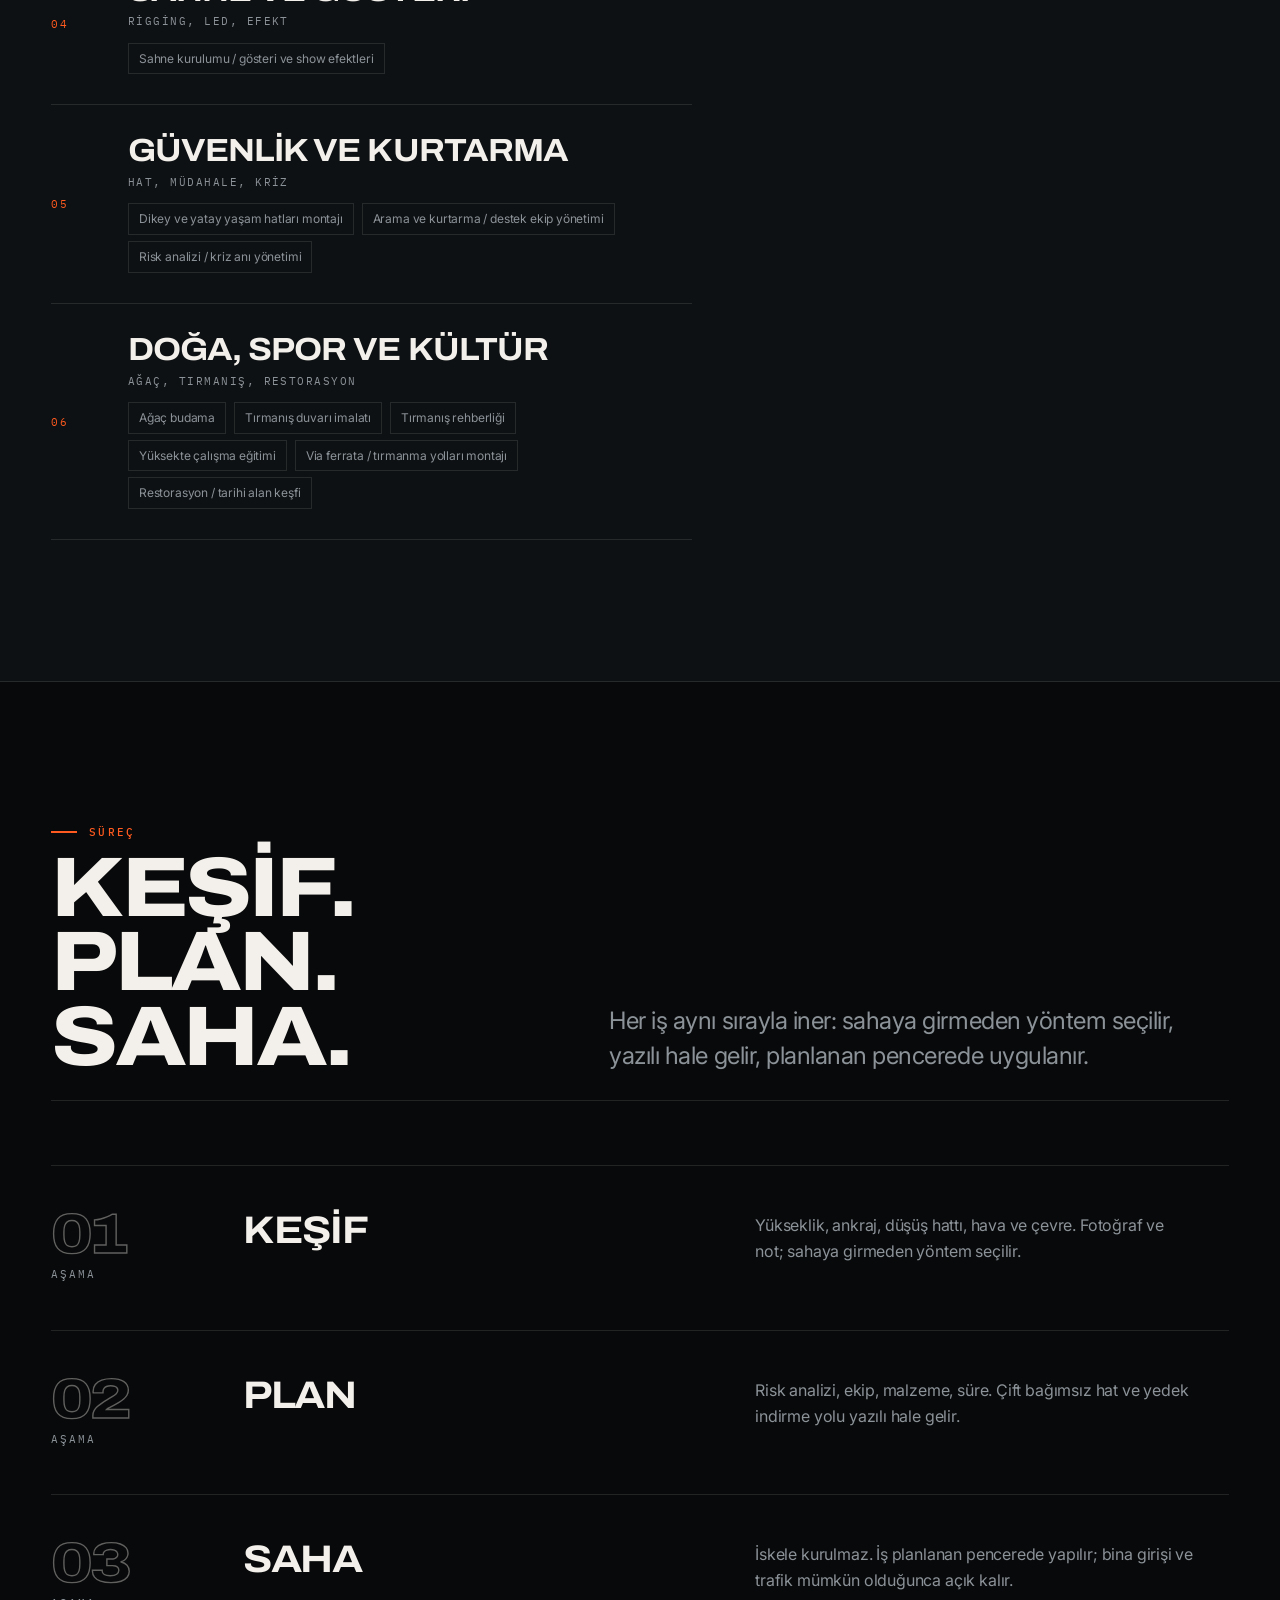
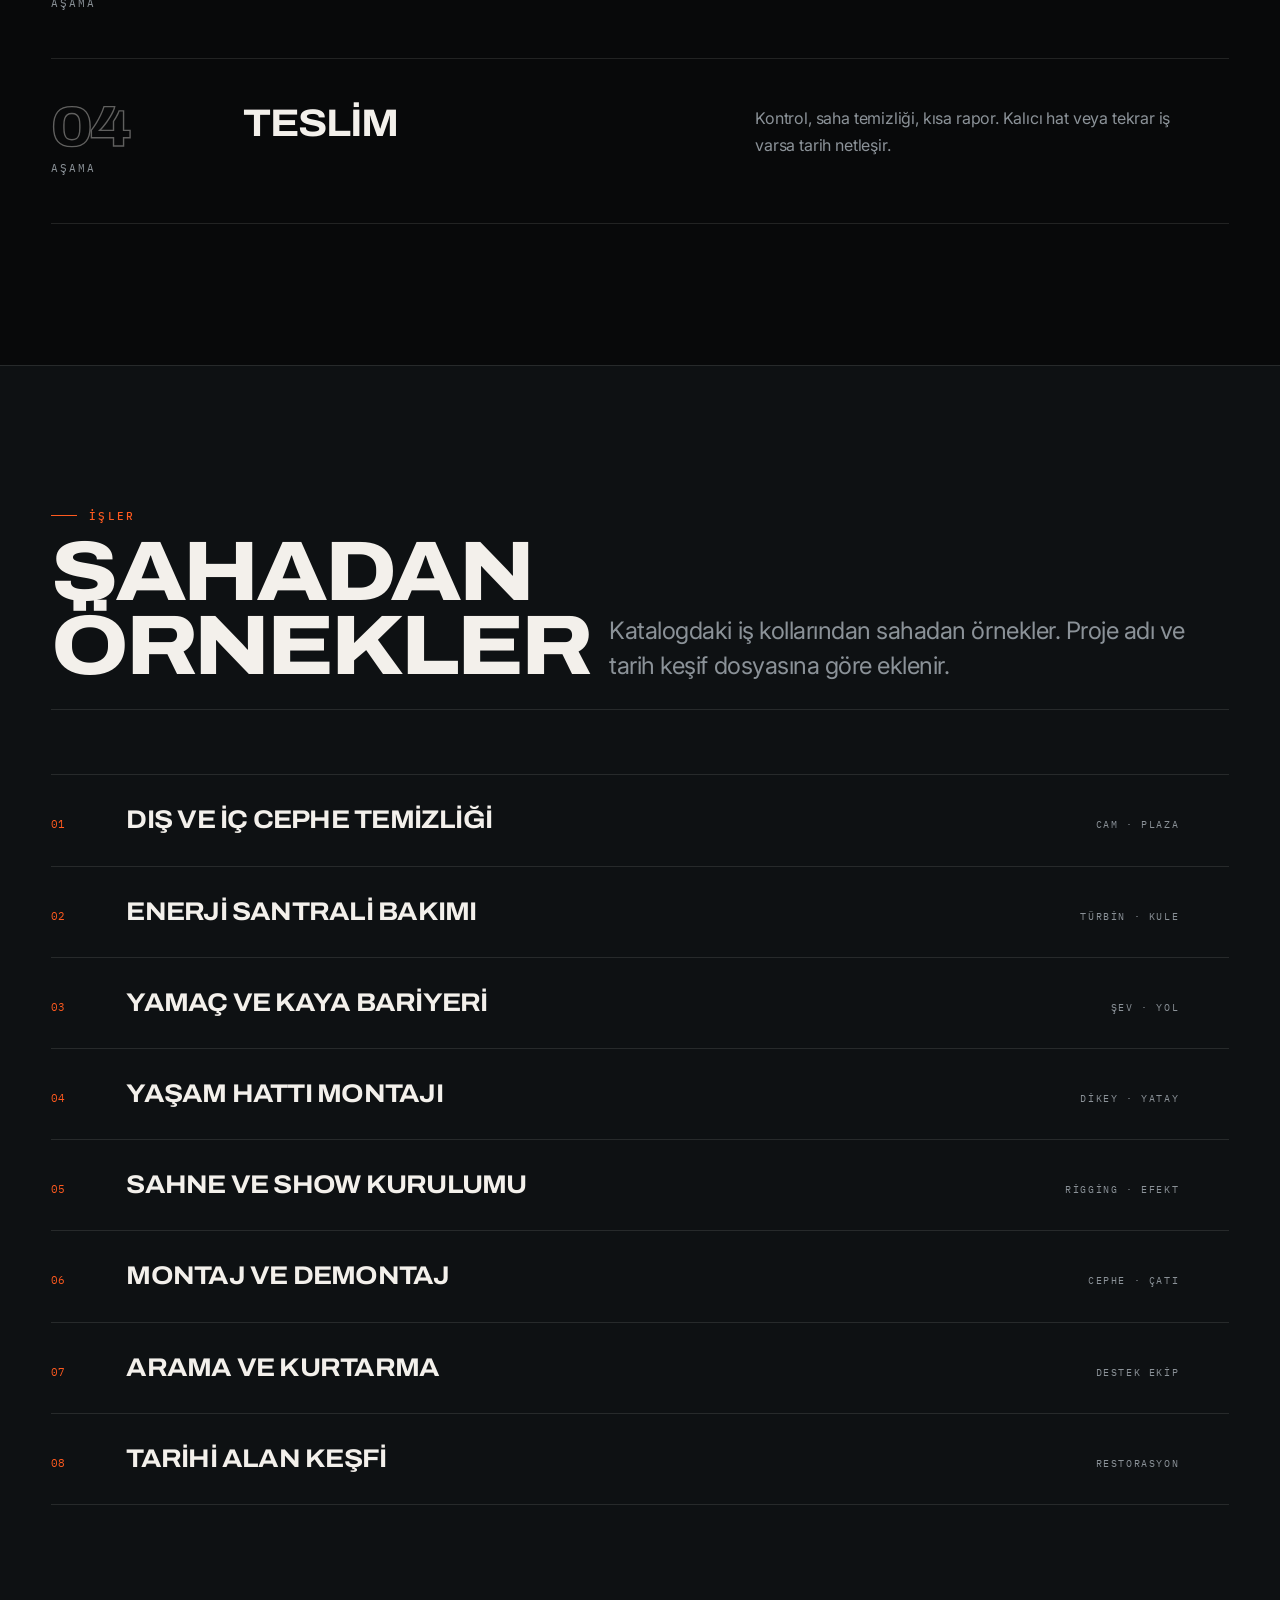
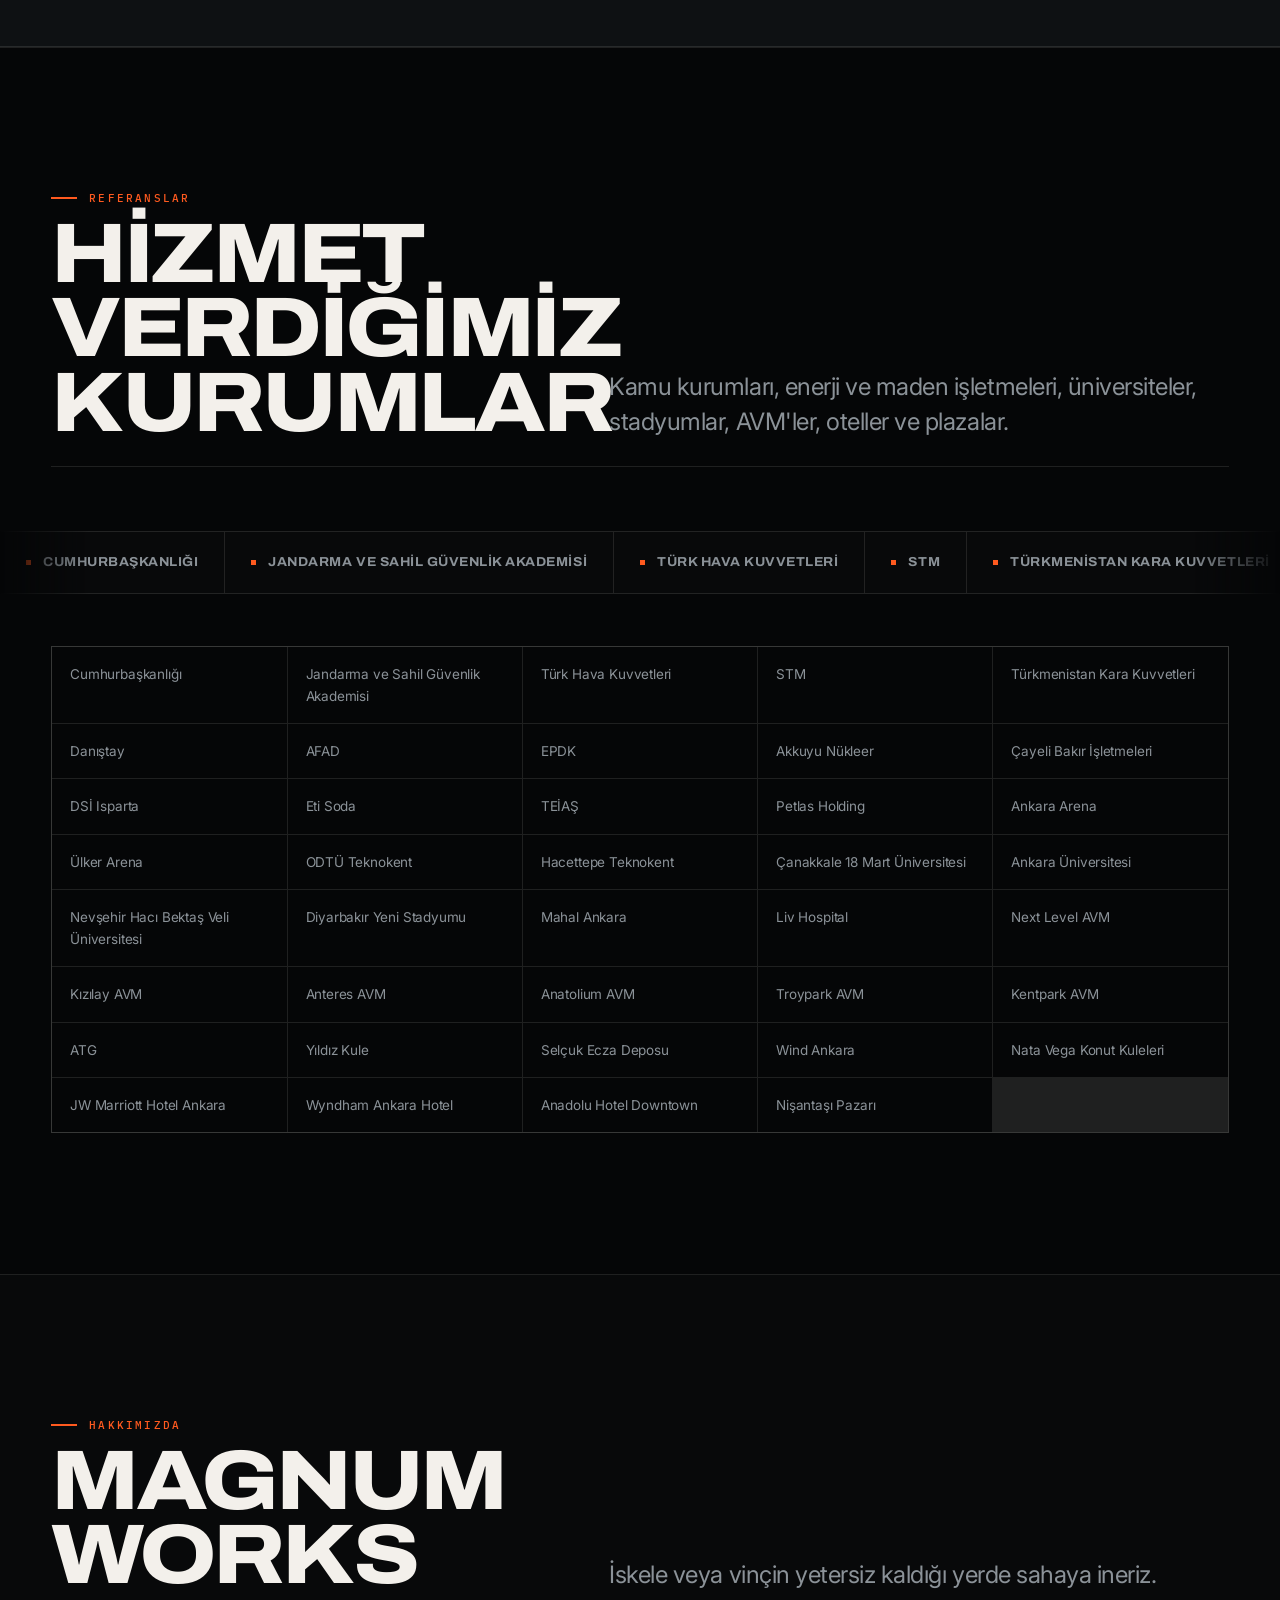
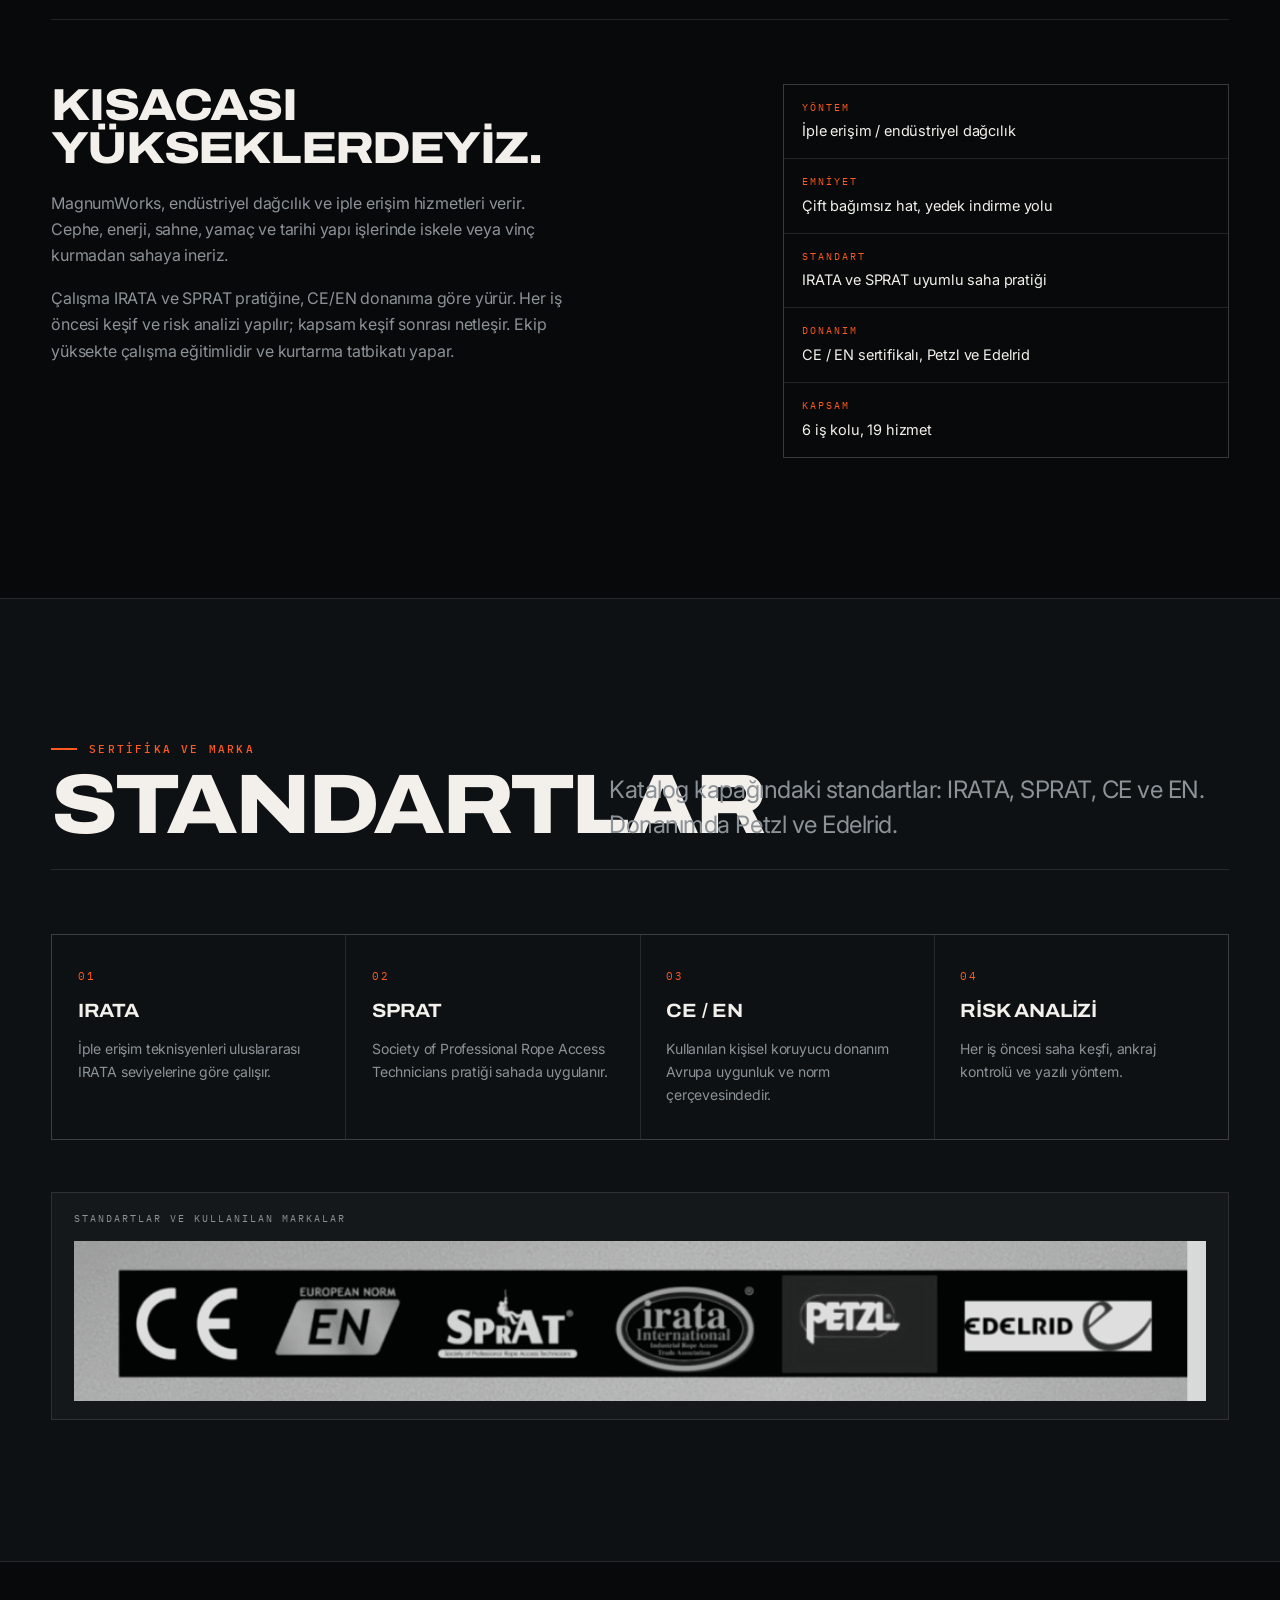
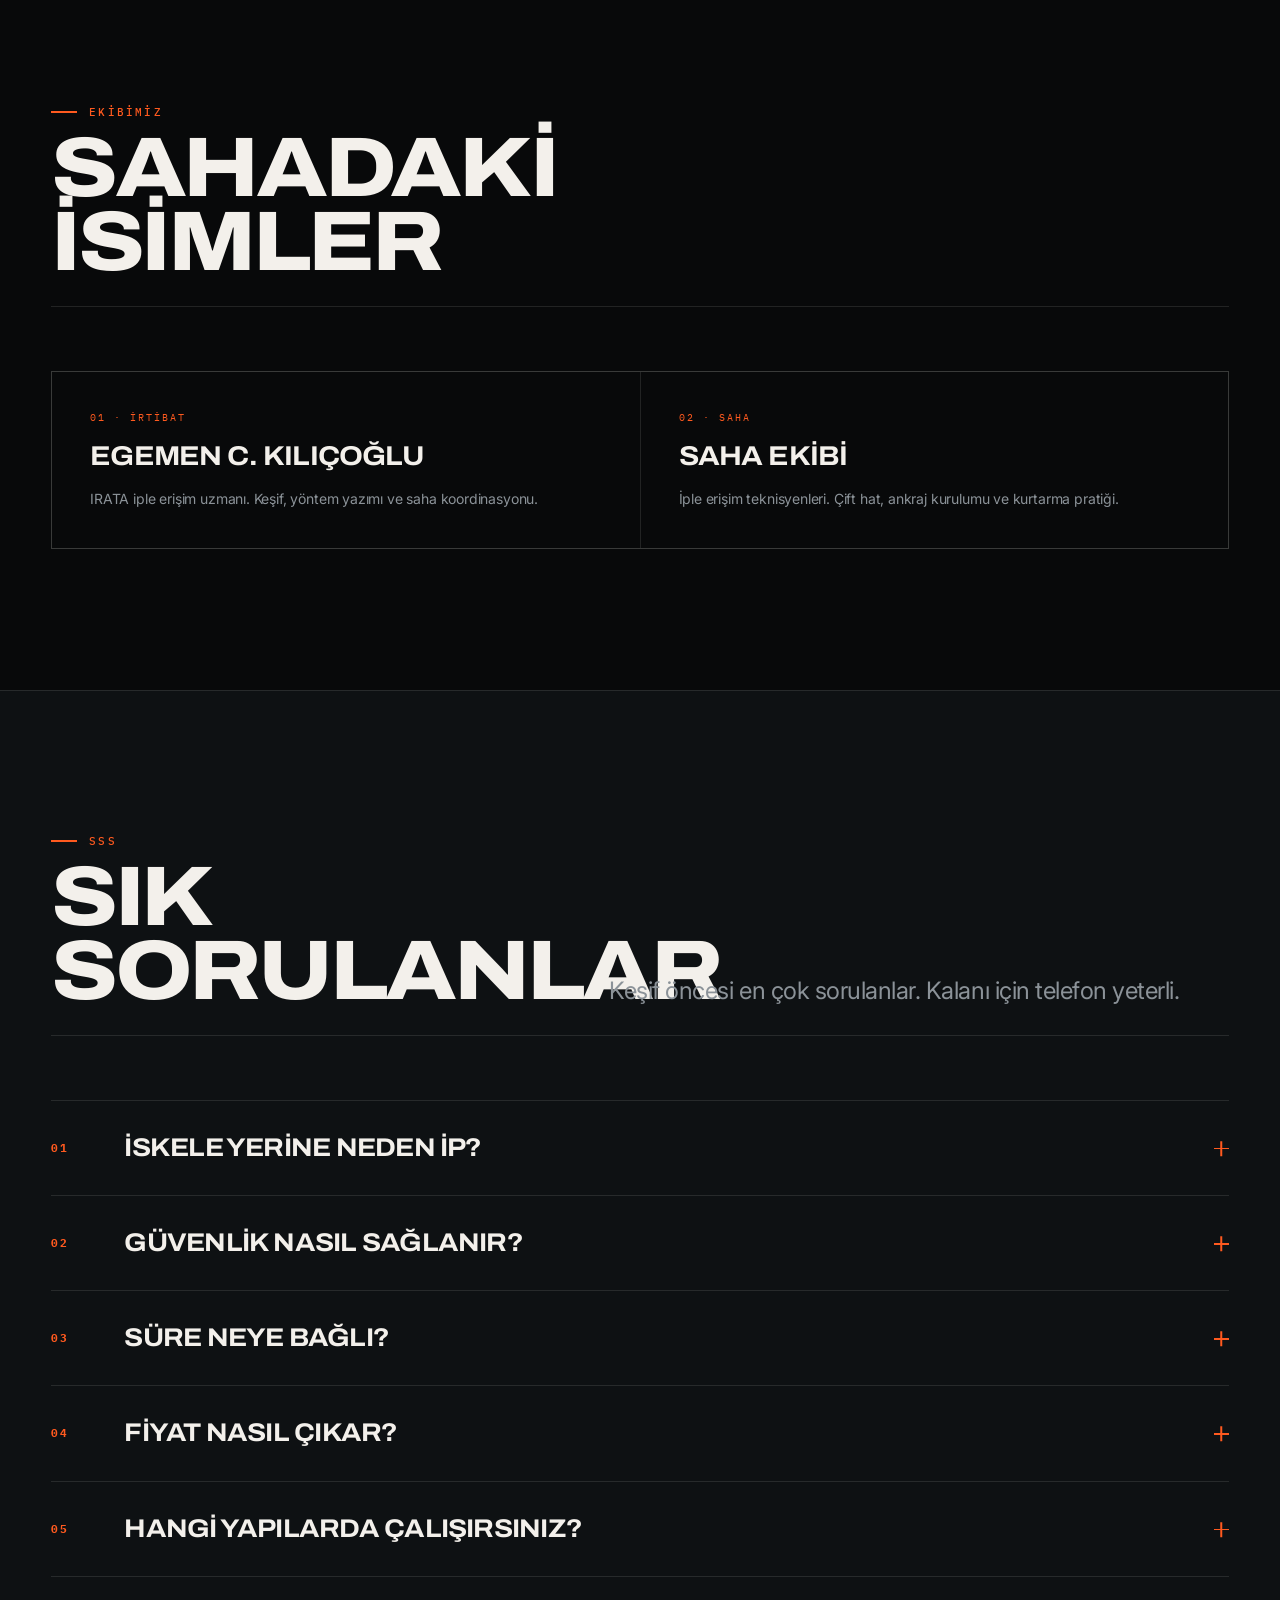
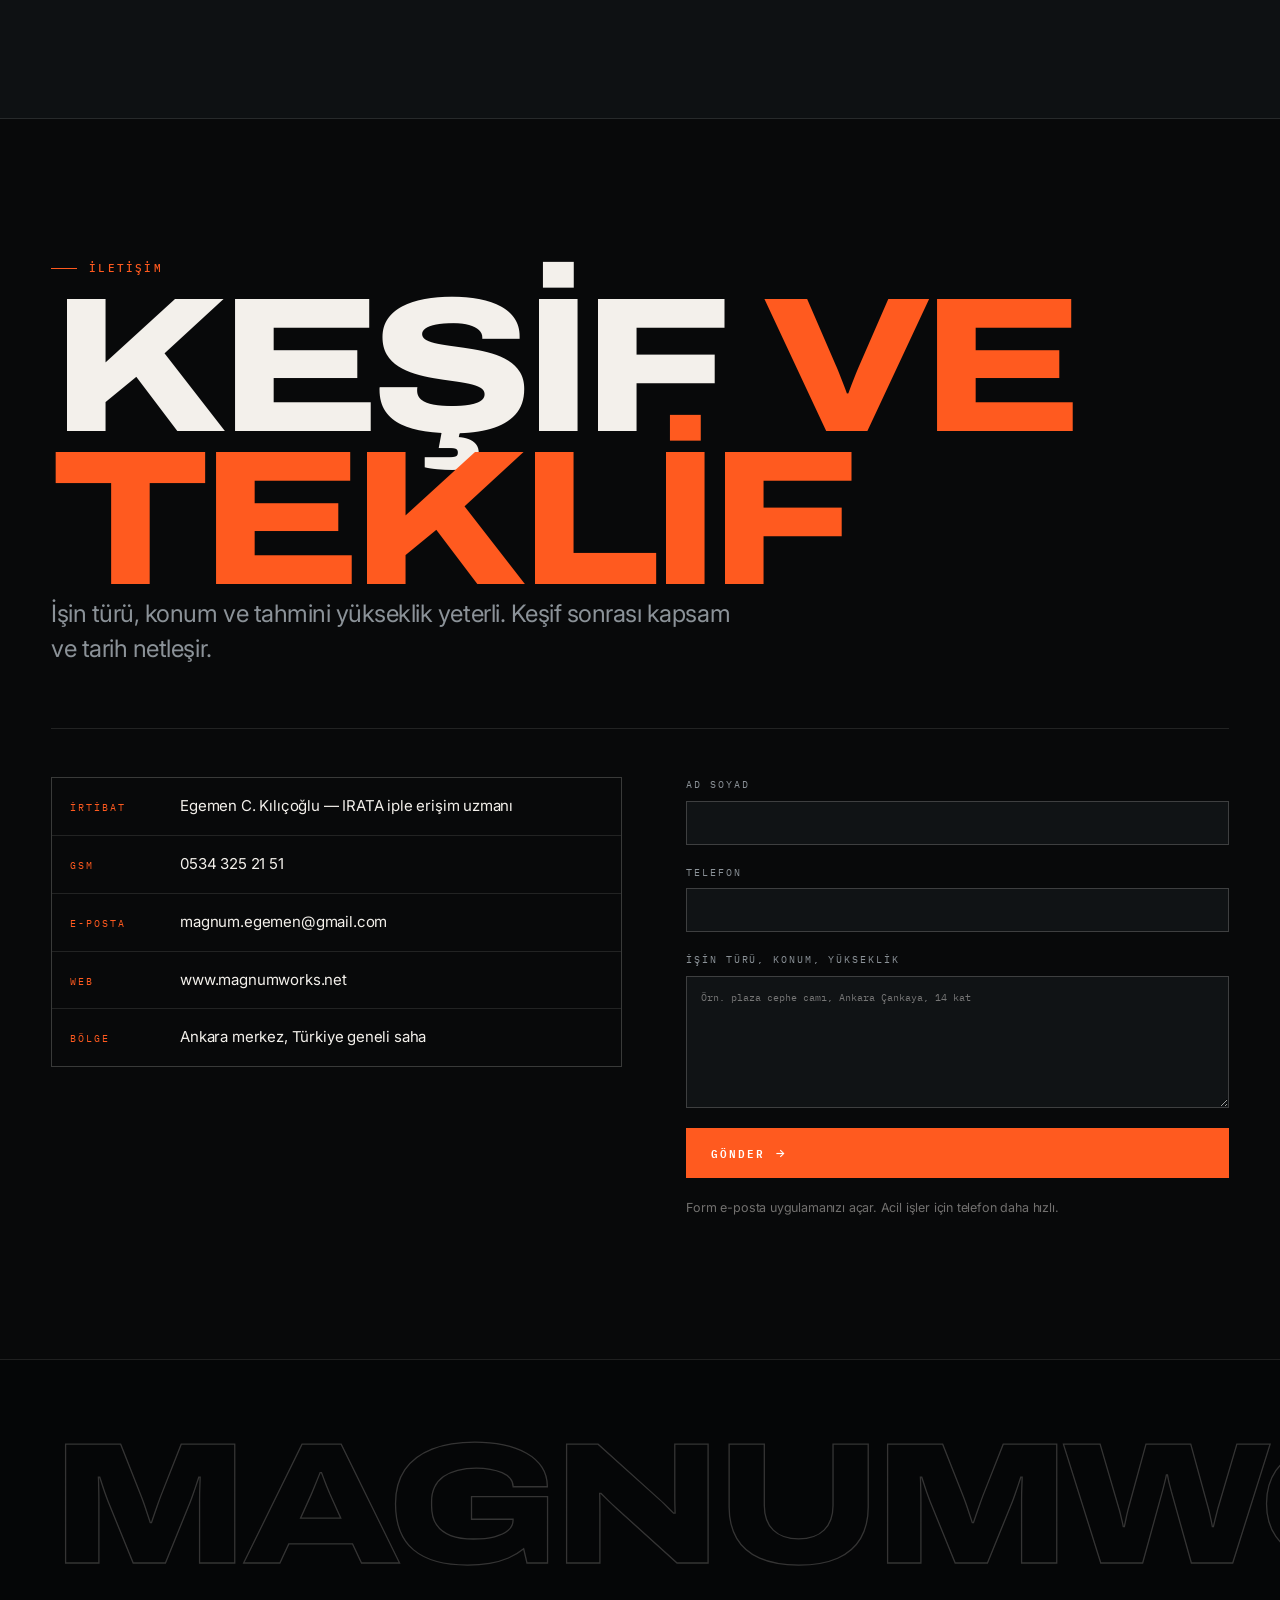
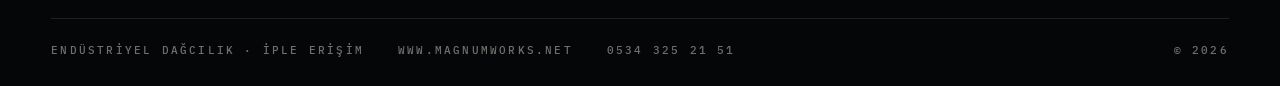
==== commit 663fd32b: "Yeni tasarım: 'İniş' konsepti. Koyu, sinematik ve editoryal bir kurumsal düzen: - Yeni tasarım siste" ====
--- a/index.html
+++ b/index.html
@@ -6,224 +6,313 @@
     <title>MagnumWorks | Endüstriyel Dağcılık ve İple Erişim</title>
     <meta
       name="description"
-      content="MagnumWorks — endüstriyel dağcılık ve iple erişim. Montaj, cephe temizliği, rüzgar enerjisi, kurtarma ve yaşam hatları."
+      content="MagnumWorks — endüstriyel dağcılık ve iple erişim. Cephe, enerji santrali, yamaç, sahne, yaşam hattı, kurtarma. IRATA ve SPRAT pratiği, CE/EN donanım."
     />
-    <meta name="theme-color" content="#0f1113" />
+    <meta name="theme-color" content="#08090a" />
+    <meta property="og:title" content="MagnumWorks | Endüstriyel Dağcılık ve İple Erişim" />
+    <meta
+      property="og:description"
+      content="İskele veya vinç kurulmadan yüksekte iş. 19 uzmanlık alanı, 39+ kurum referansı."
+    />
+    <meta property="og:type" content="website" />
     <link rel="preconnect" href="https://fonts.googleapis.com" />
     <link rel="preconnect" href="https://fonts.gstatic.com" crossorigin />
     <link
-      href="https://fonts.googleapis.com/css2?family=Inter:wght@400;500;600&family=Space+Grotesk:wght@500;600;700&display=swap"
+      href="https://fonts.googleapis.com/css2?family=Archivo:wdth,wght@62..125,400..900&family=IBM+Plex+Mono:wght@400;500;600&family=Inter:wght@400;500;600&display=swap"
       rel="stylesheet"
     />
     <link rel="stylesheet" href="css/styles.css" />
     <script>
       try {
-        if (localStorage.getItem("magnum-theme") === "night") {
-          document.documentElement.dataset.theme = "night";
+        if (localStorage.getItem("magnum-theme") === "day") {
+          document.documentElement.dataset.theme = "day";
         }
       } catch (err) {}
     </script>
   </head>
   <body>
-    <a class="skip-link" href="#hizmetler">İçeriğe geç</a>
-    <div class="scroll-progress" aria-hidden="true"></div>
-
-    <header class="site-header">
-      <div class="header-top">
-        <div class="container header-top-inner">
-          <p class="header-meta">
-            <svg viewBox="0 0 24 24" aria-hidden="true"><path d="M4 6h16v12H4z" fill="none" stroke="currentColor" stroke-width="1.8"/><path d="m5 7 7 6 7-6" fill="none" stroke="currentColor" stroke-width="1.8"/></svg>
-            E-mail: <a href="mailto:magnum.egemen@gmail.com">magnum.egemen@gmail.com</a>
-          </p>
-          <p class="header-meta">
-            <svg viewBox="0 0 24 24" aria-hidden="true"><path d="M6.5 4.5h3l1.5 4-2 1.2a12 12 0 0 0 5.3 5.3l1.2-2 4 1.5v3A15 15 0 0 1 6.5 4.5z" fill="none" stroke="currentColor" stroke-width="1.8" stroke-linejoin="round"/></svg>
-            GSM: <a href="tel:+905343252151">0534 325 21 51</a>
-          </p>
-          <button class="theme-toggle" type="button" aria-pressed="false" aria-label="Saha gece modu">
-            Gece görünümü
+    <div class="grain" aria-hidden="true"></div>
+    <a class="skip-link" href="#nedir">İçeriğe geç</a>
+    <div class="progress" aria-hidden="true"></div>
+
+    <header class="hdr">
+      <div class="hdr-top">
+        <div class="shell hdr-top-in mono">
+          <a href="mailto:magnum.egemen@gmail.com">magnum.egemen@gmail.com</a>
+          <span class="sep hide-sm" aria-hidden="true">/</span>
+          <a href="tel:+905343252151">0534 325 21 51</a>
+          <span class="sep hide-sm" aria-hidden="true">/</span>
+          <span class="hide-sm">IRATA · SPRAT · CE/EN</span>
+          <button class="theme-toggle mono" type="button" aria-pressed="false">
+            <span data-theme-label>Gündüz görünümü</span>
           </button>
         </div>
       </div>
-      <div class="header-bar">
-        <a class="logo-slab" href="#ust" aria-label="MagnumWorks anasayfa">
-          <img class="logo-mark" src="assets/logo-mw.svg" width="56" height="56" alt="MagnumWorks" />
+      <div class="shell hdr-bar">
+        <a class="brand" href="#ust" aria-label="MagnumWorks anasayfa">
+          <img src="assets/logo-mw.svg" width="42" height="42" alt="" />
+          <span class="brand-word">
+            <b>MagnumWorks</b>
+            <span>Endüstriyel dağcılık</span>
+          </span>
         </a>
-        <button class="menu-toggle" type="button" aria-expanded="false" aria-controls="site-nav" aria-label="Menü">
+        <button class="burger" type="button" aria-expanded="false" aria-controls="site-nav" aria-label="Menü">
           <span></span><span></span><span></span>
         </button>
         <nav class="nav" id="site-nav">
           <a class="nav-link is-active" href="#ust">Ana sayfa</a>
-          <a class="nav-link" href="#referanslar">Referanslar</a>
           <a class="nav-link" href="#hizmetler">Hizmetler</a>
           <a class="nav-link" href="#surec">Süreç</a>
           <a class="nav-link" href="#isler">İşler</a>
-          <a class="nav-link" href="#sss">SSS</a>
+          <a class="nav-link" href="#referanslar">Referanslar</a>
           <div class="nav-drop">
             <button class="nav-link nav-drop-btn" type="button" aria-expanded="false" aria-controls="hakkinda-menu">
               Hakkımızda
             </button>
             <div class="nav-drop-menu" id="hakkinda-menu">
               <a href="#hakkimizda">Magnum Works</a>
-              <a href="#sertifikalar">Sertifikalar ve kullanılan markalar</a>
+              <a href="#sertifikalar">Sertifikalar ve markalar</a>
               <a href="#ekip">Ekibimiz</a>
             </div>
           </div>
+          <a class="nav-link" href="#sss">SSS</a>
           <a class="nav-link" href="#iletisim">İletişim</a>
-          <a class="btn btn-primary btn-nav" href="#iletisim">Teklif al</a>
+          <a class="btn btn-primary btn-arrow" href="#iletisim">Teklif al</a>
         </nav>
-        <a class="quote-slab" href="#iletisim">Teklif al</a>
+        <a class="btn btn-primary btn-arrow cta-head" href="#iletisim">Teklif al</a>
       </div>
     </header>
 
+    <aside class="rail" aria-hidden="true">
+      <span class="rail-depth mono">İniş <b data-depth>0</b>%</span>
+      <ol class="rail-marks" data-rail></ol>
+    </aside>
+
     <main id="ust">
-      <section class="hero" aria-labelledby="hero-title">
-        <img class="hero-photo" src="assets/hero.jpg" alt="MagnumWorks ekibi çatıda, iple erişim donanımıyla" />
-        <div class="hero-veil" aria-hidden="true"></div>
-        <div class="hero-center">
-          <h1 id="hero-title">Endüstriyel dağcılık.<br />İple erişim hizmetleri.</h1>
-          <a class="btn btn-hero" href="#hizmetler">Tüm hizmetler</a>
-        </div>
-        <a class="hero-cue" href="#nedir">
-          <span>Kaydır</span>
-        </a>
-      </section>
-
-      <section class="facts" id="nedir" aria-label="Çalışma ilkeleri">
-        <div class="container facts-layout">
-          <h2 class="facts-lead" data-reveal>Nedir?</h2>
-          <div class="facts-list">
-            <article data-reveal>
-              <span class="facts-n" aria-hidden="true">01</span>
+      <section class="hero">
+        <div class="hero-media">
+          <img src="assets/hero.jpg" alt="MagnumWorks ekibi çatıda, iple erişim donanımıyla" />
+        </div>
+
+        <div class="shell hero-top mono">
+          <span>MagnumWorks · Ankara</span>
+          <i class="tick" aria-hidden="true"></i>
+          <span class="mono-accent">Yüksekte çalışma / iple erişim</span>
+        </div>
+
+        <div class="shell hero-in">
+          <h1 class="hero-title">
+            <span class="ln"><span>Endüstriyel</span></span>
+            <span class="ln"><span>dağcılık</span></span>
+            <span class="ln"><span><em>iple erişim</em></span></span>
+          </h1>
+
+          <div class="hero-body">
+            <div>
+              <p class="lede">
+                İskele veya vinç kurulmadan yüksekte iş. Cephe, enerji santrali, yamaç, sahne, yaşam
+                hattı ve kurtarma; hepsi ankrajdan inerek, çift bağımsız hatla.
+              </p>
+              <div class="hero-actions">
+                <a class="btn btn-primary btn-arrow" href="#hizmetler">Tüm hizmetler</a>
+                <a class="btn btn-ghost" href="#iletisim">Keşif talebi</a>
+              </div>
+            </div>
+
+            <dl class="hero-facts">
+              <div>
+                <dt>Yöntem</dt>
+                <dd>İple erişim</dd>
+              </div>
+              <div>
+                <dt>Emniyet</dt>
+                <dd>Çift bağımsız hat</dd>
+              </div>
+              <div>
+                <dt>Standart</dt>
+                <dd>IRATA uyumlu</dd>
+              </div>
+            </dl>
+          </div>
+        </div>
+
+        <div class="shell hero-foot mono">
+          <a class="hero-cue" href="#nedir">
+            <i aria-hidden="true"></i>
+            Aşağı
+          </a>
+          <span>19 uzmanlık alanı · 39+ kurum referansı</span>
+        </div>
+      </section>
+
+      <div class="tape" aria-hidden="true">
+        <div class="tape-track" data-tape></div>
+      </div>
+
+      <section class="sec stats" aria-label="Rakamlar">
+        <div class="shell">
+          <div class="stats-grid">
+            <article class="stat" data-reveal>
+              <svg class="stat-ico" viewBox="0 0 64 64" aria-hidden="true">
+                <circle cx="32" cy="22" r="10" />
+                <path d="M14 52c4-12 10-18 18-18s14 6 18 18" />
+                <path class="accent" d="M22 56h6M29 56h6M36 56h6" />
+              </svg>
+              <p class="stat-n"><span data-count="39">0</span>+</p>
+              <h3>Kurum referansı</h3>
+            </article>
+            <article class="stat" data-reveal style="--d: 80ms">
+              <svg class="stat-ico" viewBox="0 0 64 64" aria-hidden="true">
+                <rect x="16" y="12" width="28" height="36" />
+                <path class="fine" d="M22 22h16M22 30h16M22 38h12" />
+                <path d="M24 18l20 8v32H24z" />
+                <circle class="accent" cx="44" cy="46" r="8" />
+                <path class="accent" d="M41 46l2.5 2.5 5-5" />
+              </svg>
+              <p class="stat-n"><span data-count="50">0</span>+</p>
+              <h3>Biten proje</h3>
+            </article>
+            <article class="stat" data-reveal style="--d: 160ms">
+              <svg class="stat-ico" viewBox="0 0 64 64" aria-hidden="true">
+                <path d="M32 10l22 8v16c0 14-10 24-22 28C20 58 10 48 10 34V18z" />
+                <path class="accent" d="M22 34l8 8 14-16" />
+              </svg>
+              <p class="stat-n"><span data-count="99">0</span>%</p>
+              <h3>İş güvenliği</h3>
+            </article>
+            <article class="stat" data-reveal style="--d: 240ms">
+              <svg class="stat-ico" viewBox="0 0 64 64" aria-hidden="true">
+                <circle cx="32" cy="18" r="8" />
+                <path d="M20 56V36c0-6 5-10 12-10s12 4 12 10v20" />
+                <path class="accent" d="M32 26v30" />
+                <circle cx="32" cy="14" r="3" />
+              </svg>
+              <p class="stat-n"><span data-count="30">0</span>+</p>
+              <h3>Uzman dağcı</h3>
+            </article>
+          </div>
+        </div>
+      </section>
+
+      <section class="sec manifesto" id="nedir">
+        <div class="shell">
+          <p class="sec-kicker mono" data-reveal>Nedir?</p>
+          <h2 class="manifesto-lead" data-reveal>
+            Endüstriyel dağcılık, <em>iple erişimdir.</em> Kısacası yükseklerdeyiz.
+          </h2>
+          <div class="manifesto-grid">
+            <article data-n="01" data-reveal>
               <h3>Yöntem</h3>
-              <p>Endüstriyel dağcılık, iple erişimdir. İskele veya vinç kurulmadan yüksekte iş yapılır.</p>
-            </article>
-            <article data-reveal style="--d: 90ms">
-              <span class="facts-n" aria-hidden="true">02</span>
+              <p>
+                İskele veya vinç kurulmadan yüksekte iş yapılır. Ankrajdan inilir; bina girişi ve
+                trafik mümkün olduğunca açık kalır.
+              </p>
+            </article>
+            <article data-n="02" data-reveal style="--d: 90ms">
               <h3>Saha</h3>
-              <p>Kısacası yükseklerdeyiz. Cephe, türbin, sahne, yamaç ve tarihi yapıda aynı yöntemle ineriz.</p>
-            </article>
-            <article data-reveal style="--d: 180ms">
-              <span class="facts-n" aria-hidden="true">03</span>
+              <p>
+                Cephe, türbin, sahne, yamaç ve tarihi yapıda aynı yöntemle ineriz. Vinç giremiyorsa
+                ip girer.
+              </p>
+            </article>
+            <article data-n="03" data-reveal style="--d: 180ms">
               <h3>Standart</h3>
-              <p>IRATA ve SPRAT pratiği, CE/EN donanım. Çift hat, keşif ve risk analizi işin önüdür.</p>
-            </article>
-          </div>
-        </div>
-      </section>
-
-      <section class="stats" aria-label="Rakamlar">
-        <div class="container stats-grid">
-          <article data-reveal>
-            <svg class="stats-ico" viewBox="0 0 64 64" aria-hidden="true">
-              <circle cx="32" cy="22" r="10" />
-              <path d="M14 52c4-12 10-18 18-18s14 6 18 18" />
-              <path class="accent" d="M22 56h6M29 56h6M36 56h6" />
-            </svg>
-            <p><span data-count="39">0</span>+</p>
-            <h3>Kurum referansı</h3>
-          </article>
-          <article data-reveal style="--d: 80ms">
-            <svg class="stats-ico" viewBox="0 0 64 64" aria-hidden="true">
-              <rect x="16" y="12" width="28" height="36" />
-              <path class="fine" d="M22 22h16M22 30h16M22 38h12" />
-              <path d="M24 18l20 8v32H24z" />
-              <circle class="accent" cx="44" cy="46" r="8" />
-              <path class="accent" d="M41 46l2.5 2.5 5-5" />
-            </svg>
-            <p><span data-count="50">0</span>+</p>
-            <h3>Biten proje</h3>
-          </article>
-          <article data-reveal style="--d: 160ms">
-            <svg class="stats-ico" viewBox="0 0 64 64" aria-hidden="true">
-              <path d="M32 10l22 8v16c0 14-10 24-22 28C20 58 10 48 10 34V18z" />
-              <path class="accent" d="M22 34l8 8 14-16" />
-            </svg>
-            <p><span data-count="99">0</span>%</p>
-            <h3>İş güvenliği</h3>
-          </article>
-          <article data-reveal style="--d: 240ms">
-            <svg class="stats-ico" viewBox="0 0 64 64" aria-hidden="true">
-              <circle cx="32" cy="18" r="8" />
-              <path d="M20 56V36c0-6 5-10 12-10s12 4 12 10v20" />
-              <path class="accent" d="M32 26v30" />
-              <circle cx="32" cy="14" r="3" />
-            </svg>
-            <p><span data-count="30">0</span>+</p>
-            <h3>Uzman dağcı</h3>
-          </article>
-        </div>
-      </section>
-
-      <section class="section refs" id="referanslar">
-        <div class="container refs-head">
-          <div data-reveal>
-            <p class="section-tag">Referanslar</p>
-            <h2>Hizmet verdiğimiz kurum ve kuruluşlar</h2>
-          </div>
-          <p class="refs-lead" data-reveal style="--d: 120ms">
-            Katalogdaki kurum ve kuruluşlar bu bölümde. Logoları sonra ekleyeceğiz; şimdilik
-            unvanlar duruyor.
-          </p>
-        </div>
-        <div class="refs-marquee">
-          <ul class="refs-track" data-refs-track></ul>
-        </div>
-        <div class="container">
-          <ul class="refs-names" data-refs-list></ul>
-        </div>
-      </section>
-
-      <section class="section services" id="hizmetler">
-        <div class="container">
-          <div class="services-intro" data-reveal>
-            <p class="section-tag">Hizmetler</p>
-            <h2>Uzmanlık<br />alanları</h2>
-          </div>
-          <div class="service-list" data-service-list></div>
-        </div>
-      </section>
-
-      <section class="section process" id="surec">
-        <div class="container">
-          <div class="split-intro" data-reveal>
-            <p class="section-tag">Süreç</p>
-            <h2>Keşif.<br />Plan.<br />Saha.</h2>
-          </div>
-          <ol class="steps">
-            <li data-reveal>
-              <span class="steps-n">01</span>
+              <p>
+                IRATA ve SPRAT pratiği, CE/EN donanım. Çift bağımsız hat, keşif ve risk analizi işin
+                önündedir.
+              </p>
+            </article>
+          </div>
+        </div>
+      </section>
+
+      <section class="sec services" id="hizmetler">
+        <div class="shell">
+          <div class="sec-head">
+            <div data-reveal>
+              <p class="sec-kicker mono">Hizmetler</p>
+              <h2>Uzmanlık alanları</h2>
+            </div>
+            <p class="lede" data-reveal style="--d: 120ms">
+              Altı iş kolu, on dokuz hizmet. Bir kolun üzerine gelin; sağdaki panelde kapsamı görün,
+              detay sayfasına geçin.
+            </p>
+          </div>
+
+          <div class="svc-layout">
+            <div class="svc-index" data-svc-index data-reveal></div>
+            <aside class="svc-stage" data-svc-stage aria-hidden="true">
+              <div class="svc-stage-art" data-svc-art></div>
+              <div class="svc-stage-meta" data-svc-meta></div>
+            </aside>
+          </div>
+        </div>
+      </section>
+
+      <section class="sec descent" id="surec">
+        <div class="shell">
+          <div class="sec-head">
+            <div data-reveal>
+              <p class="sec-kicker mono">Süreç</p>
+              <h2>Keşif. Plan. Saha.</h2>
+            </div>
+            <p class="lede" data-reveal style="--d: 120ms">
+              Her iş aynı sırayla iner: sahaya girmeden yöntem seçilir, yazılı hale gelir, planlanan
+              pencerede uygulanır.
+            </p>
+          </div>
+
+          <ol class="descent-list">
+            <li class="descent-step" data-reveal>
+              <p class="descent-floor"><b>01</b> Aşama</p>
               <h3>Keşif</h3>
-              <p>Yükseklik, ankraj, düşüş hattı, hava ve çevre. Fotoğraf ve not; sahaya girmeden yöntem seçilir.</p>
+              <p>
+                Yükseklik, ankraj, düşüş hattı, hava ve çevre. Fotoğraf ve not; sahaya girmeden
+                yöntem seçilir.
+              </p>
             </li>
-            <li data-reveal style="--d: 90ms">
-              <span class="steps-n">02</span>
+            <li class="descent-step" data-reveal>
+              <p class="descent-floor"><b>02</b> Aşama</p>
               <h3>Plan</h3>
-              <p>Risk analizi, ekip, malzeme, süre. Çift bağımsız hat ve yedek indirme yolu yazılı hale gelir.</p>
+              <p>
+                Risk analizi, ekip, malzeme, süre. Çift bağımsız hat ve yedek indirme yolu yazılı
+                hale gelir.
+              </p>
             </li>
-            <li data-reveal style="--d: 180ms">
-              <span class="steps-n">03</span>
+            <li class="descent-step" data-reveal>
+              <p class="descent-floor"><b>03</b> Aşama</p>
               <h3>Saha</h3>
-              <p>İskele kurulmaz. İş, planlanan pencerede yapılır; bina girişi ve trafik mümkün olduğunca açık kalır.</p>
+              <p>
+                İskele kurulmaz. İş planlanan pencerede yapılır; bina girişi ve trafik mümkün
+                olduğunca açık kalır.
+              </p>
             </li>
-            <li data-reveal style="--d: 270ms">
-              <span class="steps-n">04</span>
+            <li class="descent-step" data-reveal>
+              <p class="descent-floor"><b>04</b> Aşama</p>
               <h3>Teslim</h3>
-              <p>Kontrol, saha temizliği, kısa rapor. Kalıcı hat veya tekrar iş varsa tarih netleşir.</p>
+              <p>
+                Kontrol, saha temizliği, kısa rapor. Kalıcı hat veya tekrar iş varsa tarih
+                netleşir.
+              </p>
             </li>
           </ol>
         </div>
       </section>
 
-      <section class="section works" id="isler">
-        <div class="container">
-          <div class="split-intro" data-reveal>
-            <p class="section-tag">İşler</p>
-            <h2>Sahadan<br />örnekler</h2>
-          </div>
-          <p class="works-note" data-reveal>
-            Katalogdaki iş kollarından sahadan örnekler. Proje adı ve tarih keşif dosyasına göre eklenir.
-          </p>
-          <div class="works-list" data-reveal>
+      <section class="sec works" id="isler">
+        <div class="shell">
+          <div class="sec-head">
+            <div data-reveal>
+              <p class="sec-kicker mono">İşler</p>
+              <h2>Sahadan örnekler</h2>
+            </div>
+            <p class="lede" data-reveal style="--d: 120ms">
+              Katalogdaki iş kollarından sahadan örnekler. Proje adı ve tarih keşif dosyasına göre
+              eklenir.
+            </p>
+          </div>
+
+          <div class="work-list" data-reveal>
             <a class="work-row" href="hizmet.html#temizlik">
               <span>01</span>
               <strong>Dış ve iç cephe temizliği</strong>
@@ -268,48 +357,93 @@
         </div>
       </section>
 
-      <section class="section about-section" id="hakkimizda">
-        <div class="container">
-          <div class="split-intro" data-reveal>
-            <p class="section-tag">Hakkımızda</p>
-            <h2>Magnum<br />Works</h2>
-          </div>
-          <div class="about" data-reveal>
-            <div class="about-copy">
+      <section class="sec refs" id="referanslar">
+        <div class="shell">
+          <div class="sec-head">
+            <div data-reveal>
+              <p class="sec-kicker mono">Referanslar</p>
+              <h2>Hizmet verdiğimiz kurumlar</h2>
+            </div>
+            <p class="lede" data-reveal style="--d: 120ms">
+              Kamu kurumları, enerji ve maden işletmeleri, üniversiteler, stadyumlar, AVM'ler,
+              oteller ve plazalar.
+            </p>
+          </div>
+        </div>
+
+        <div class="refs-marquee">
+          <ul class="refs-track" data-refs-track></ul>
+        </div>
+
+        <div class="shell">
+          <ul class="refs-wall" data-refs-list data-reveal></ul>
+        </div>
+      </section>
+
+      <section class="sec about" id="hakkimizda">
+        <div class="shell">
+          <div class="sec-head">
+            <div data-reveal>
+              <p class="sec-kicker mono">Hakkımızda</p>
+              <h2>Magnum Works</h2>
+            </div>
+            <p class="lede" data-reveal style="--d: 120ms">
+              İskele veya vinçin yetersiz kaldığı yerde sahaya ineriz.
+            </p>
+          </div>
+
+          <div class="about-grid">
+            <div class="about-copy" data-reveal>
               <h3>Kısacası yükseklerdeyiz.</h3>
               <p>
-                MagnumWorks, endüstriyel dağcılık ve iple erişim hizmetleri verir. İskele veya
-                vinçin yetersiz kaldığı cephe, enerji, sahne, yamaç ve tarihi yapı işlerinde sahaya ineriz.
+                MagnumWorks, endüstriyel dağcılık ve iple erişim hizmetleri verir. Cephe, enerji,
+                sahne, yamaç ve tarihi yapı işlerinde iskele veya vinç kurmadan sahaya ineriz.
               </p>
               <p>
                 Çalışma IRATA ve SPRAT pratiğine, CE/EN donanıma göre yürür. Her iş öncesi keşif ve
-                risk analizi yapılır; kapsam keşif sonrası netleşir.
-              </p>
-            </div>
-            <aside class="about-aside">
-              <p><span>Yöntem</span> İple erişim / endüstriyel dağcılık</p>
-              <p><span>Emniyet</span> Çift bağımsız hat</p>
-              <p><span>Standart</span> IRATA uyumlu saha pratiği</p>
-              <p><span>Kapsam</span> 6 uzmanlık alanı</p>
-              <nav class="about-index" aria-label="Hakkımızda">
-                <a href="#hakkimizda" aria-current="page">Magnum Works</a>
-                <a href="#sertifikalar">Sertifikalar ve kullanılan markalar</a>
-                <a href="#ekip">Ekibimiz</a>
-              </nav>
-            </aside>
-          </div>
-        </div>
-      </section>
-
-      <section class="section certs" id="sertifikalar">
-        <div class="container">
-          <div class="split-intro" data-reveal>
-            <p class="section-tag">Hakkımızda</p>
-            <h2>Sertifika<br />ve marka</h2>
-          </div>
-          <p class="works-note" data-reveal>
-            Katalog kapağındaki standartlar: IRATA, SPRAT, CE ve EN. Donanımda Petzl ve Edelrid.
-          </p>
+                risk analizi yapılır; kapsam keşif sonrası netleşir. Ekip yüksekte çalışma
+                eğitimlidir ve kurtarma tatbikatı yapar.
+              </p>
+            </div>
+
+            <dl class="spec" data-reveal style="--d: 120ms">
+              <div>
+                <dt>Yöntem</dt>
+                <dd>İple erişim / endüstriyel dağcılık</dd>
+              </div>
+              <div>
+                <dt>Emniyet</dt>
+                <dd>Çift bağımsız hat, yedek indirme yolu</dd>
+              </div>
+              <div>
+                <dt>Standart</dt>
+                <dd>IRATA ve SPRAT uyumlu saha pratiği</dd>
+              </div>
+              <div>
+                <dt>Donanım</dt>
+                <dd>CE / EN sertifikalı, Petzl ve Edelrid</dd>
+              </div>
+              <div>
+                <dt>Kapsam</dt>
+                <dd>6 iş kolu, 19 hizmet</dd>
+              </div>
+            </dl>
+          </div>
+        </div>
+      </section>
+
+      <section class="sec certs" id="sertifikalar">
+        <div class="shell">
+          <div class="sec-head">
+            <div data-reveal>
+              <p class="sec-kicker mono">Sertifika ve marka</p>
+              <h2>Standartlar</h2>
+            </div>
+            <p class="lede" data-reveal style="--d: 120ms">
+              Katalog kapağındaki standartlar: IRATA, SPRAT, CE ve EN. Donanımda Petzl ve Edelrid.
+            </p>
+          </div>
+
           <div class="cert-grid">
             <article data-reveal>
               <span>01</span>
@@ -332,8 +466,9 @@
               <p>Her iş öncesi saha keşfi, ankraj kontrolü ve yazılı yöntem.</p>
             </article>
           </div>
-          <h3 class="brands-title" data-reveal>Standartlar ve kullanılan markalar</h3>
-          <figure class="brands-strip" data-reveal style="--d: 100ms">
+
+          <figure class="brands" data-reveal>
+            <figcaption>Standartlar ve kullanılan markalar</figcaption>
             <img
               src="assets/standartlar.png"
               alt="CE, EN, SPRAT, IRATA International, Petzl ve Edelrid"
@@ -344,86 +479,118 @@
         </div>
       </section>
 
-      <section class="section team" id="ekip">
-        <div class="container">
-          <div class="split-intro" data-reveal>
-            <p class="section-tag">Hakkımızda</p>
-            <h2>Ekibimiz</h2>
-          </div>
-          <p class="works-note" data-reveal>Katalogdaki irtibat: IRATA iple erişim uzmanı.</p>
-          <div class="works-list team-list" data-reveal>
-            <div class="work-row">
-              <span>01</span>
+      <section class="sec team" id="ekip">
+        <div class="shell">
+          <div class="sec-head">
+            <div data-reveal>
+              <p class="sec-kicker mono">Ekibimiz</p>
+              <h2>Sahadaki isimler</h2>
+            </div>
+            <p class="lede" data-reveal style="--d: 120ms">
+              Katalogdaki irtibat ve saha ekibi. Proje büyüklüğüne göre ekip keşifte belirlenir.
+            </p>
+          </div>
+
+          <div class="team-grid">
+            <article data-reveal>
+              <span>01 · İrtibat</span>
               <strong>Egemen C. Kılıçoğlu</strong>
-              <em>IRATA iple erişim uzmanı</em>
-            </div>
-            <div class="work-row">
-              <span>02</span>
+              <p>IRATA iple erişim uzmanı. Keşif, yöntem yazımı ve saha koordinasyonu.</p>
+            </article>
+            <article data-reveal style="--d: 90ms">
+              <span>02 · Saha</span>
               <strong>Saha ekibi</strong>
-              <em>İple erişim teknisyenleri</em>
-            </div>
-          </div>
-        </div>
-      </section>
-
-      <section class="section faq" id="sss">
-        <div class="container">
-          <div class="split-intro" data-reveal>
-            <p class="section-tag">SSS</p>
-            <h2>Sık<br />sorulanlar</h2>
-          </div>
+              <p>İple erişim teknisyenleri. Çift hat, ankraj kurulumu ve kurtarma pratiği.</p>
+            </article>
+          </div>
+        </div>
+      </section>
+
+      <section class="sec faq" id="sss">
+        <div class="shell">
+          <div class="sec-head">
+            <div data-reveal>
+              <p class="sec-kicker mono">SSS</p>
+              <h2>Sık sorulanlar</h2>
+            </div>
+            <p class="lede" data-reveal style="--d: 120ms">
+              Keşif öncesi en çok sorulanlar. Kalanı için telefon yeterli.
+            </p>
+          </div>
+
           <div class="faq-list" data-reveal>
             <details>
-              <summary>İskele yerine neden ip?</summary>
+              <summary>
+                <i>01</i>
+                <span>İskele yerine neden ip?</span>
+                <span class="faq-sign" aria-hidden="true"></span>
+              </summary>
               <div class="faq-a">
                 <div class="faq-a-in">
                   <p>
-                    İskele ve vinç kurmak yavaş, pahalı ve bazen imkânsızdır. İple erişim ankrajdan inerek
-                    aynı noktaya daha kısa sürede ulaşır; giriş ve trafik kapanmaz.
+                    İskele ve vinç kurmak yavaş, pahalı ve bazen imkânsızdır. İple erişim ankrajdan
+                    inerek aynı noktaya daha kısa sürede ulaşır; giriş ve trafik kapanmaz.
                   </p>
                 </div>
               </div>
             </details>
             <details>
-              <summary>Güvenlik nasıl sağlanır?</summary>
+              <summary>
+                <i>02</i>
+                <span>Güvenlik nasıl sağlanır?</span>
+                <span class="faq-sign" aria-hidden="true"></span>
+              </summary>
               <div class="faq-a">
                 <div class="faq-a-in">
                   <p>
-                    Çalışma çift bağımsız hatladır: biri iş, biri emniyet. Öncesinde keşif ve risk analizi
-                    yapılır. Ekip iple erişim eğitimlidir; IRATA pratiklerine uygun çalışılır.
+                    Çalışma çift bağımsız hatladır: biri iş, biri emniyet. Öncesinde keşif ve risk
+                    analizi yapılır. Ekip iple erişim eğitimlidir; IRATA pratiklerine uygun
+                    çalışılır.
                   </p>
                 </div>
               </div>
             </details>
             <details>
-              <summary>Süre neye bağlı?</summary>
+              <summary>
+                <i>03</i>
+                <span>Süre neye bağlı?</span>
+                <span class="faq-sign" aria-hidden="true"></span>
+              </summary>
               <div class="faq-a">
                 <div class="faq-a-in">
                   <p>
-                    Yükseklik, hava, ankraj kalitesi ve işin türü. Küçük cephe işi saatler; türbin veya
-                    viyadük günlere yayılır. Keşif sonrası net tarih verilir.
+                    Yükseklik, hava, ankraj kalitesi ve işin türü. Küçük cephe işi saatler; türbin
+                    veya viyadük günlere yayılır. Keşif sonrası net tarih verilir.
                   </p>
                 </div>
               </div>
             </details>
             <details>
-              <summary>Fiyat nasıl çıkar?</summary>
+              <summary>
+                <i>04</i>
+                <span>Fiyat nasıl çıkar?</span>
+                <span class="faq-sign" aria-hidden="true"></span>
+              </summary>
               <div class="faq-a">
                 <div class="faq-a-in">
                   <p>
-                    Metraj + erişim zorluğu + ekip + süre. Keşif olmadan sabit paket yok. Formdaki konum
-                    ve yükseklik ilk aralığı konuşmak için yeter.
+                    Metraj, erişim zorluğu, ekip ve süre. Keşif olmadan sabit paket yok. Formdaki
+                    konum ve yükseklik ilk aralığı konuşmak için yeter.
                   </p>
                 </div>
               </div>
             </details>
             <details>
-              <summary>Hangi yapılarda çalışırsınız?</summary>
+              <summary>
+                <i>05</i>
+                <span>Hangi yapılarda çalışırsınız?</span>
+                <span class="faq-sign" aria-hidden="true"></span>
+              </summary>
               <div class="faq-a">
                 <div class="faq-a-in">
                   <p>
-                    Plaza, köprü, türbin, sahne, yamaç, ağaç, silo, minare. Vinç veya iskele uymuyorsa
-                    keşif isteriz; ip uygunsa işimizdir.
+                    Plaza, köprü, türbin, sahne, yamaç, ağaç, silo, minare. Vinç veya iskele
+                    uymuyorsa keşif isteriz; ip uygunsa işimizdir.
                   </p>
                 </div>
               </div>
@@ -432,16 +599,19 @@
         </div>
       </section>
 
-      <section class="section contact" id="iletisim">
-        <div class="container contact-grid">
-          <div class="contact-copy" data-reveal>
-            <p class="section-tag">İletişim</p>
-            <h2>Keşif</h2>
-            <p class="contact-sub">ve teklif. İşin türü, konum ve tahmini yükseklik yeterli.</p>
-            <dl class="meta">
+      <section class="sec contact" id="iletisim">
+        <div class="shell">
+          <p class="sec-kicker mono" data-reveal>İletişim</p>
+          <h2 class="contact-title" data-reveal>Keşif <em>ve teklif</em></h2>
+          <p class="lede" data-reveal style="--d: 100ms">
+            İşin türü, konum ve tahmini yükseklik yeterli. Keşif sonrası kapsam ve tarih netleşir.
+          </p>
+
+          <div class="contact-grid">
+            <dl class="contact-meta" data-reveal>
               <div>
                 <dt>İrtibat</dt>
-                <dd>Egemen C. Kılıçoğlu<br />IRATA iple erişim uzmanı</dd>
+                <dd>Egemen C. Kılıçoğlu — IRATA iple erişim uzmanı</dd>
               </div>
               <div>
                 <dt>GSM</dt>
@@ -455,43 +625,55 @@
                 <dt>Web</dt>
                 <dd><a href="https://www.magnumworks.net" rel="noopener">www.magnumworks.net</a></dd>
               </div>
+              <div>
+                <dt>Bölge</dt>
+                <dd>Ankara merkez, Türkiye geneli saha</dd>
+              </div>
             </dl>
-          </div>
-          <form class="form" action="mailto:magnum.egemen@gmail.com" method="post" enctype="text/plain" data-reveal style="--d: 140ms">
-            <label>
-              Ad soyad
-              <input type="text" name="name" required autocomplete="name" />
-            </label>
-            <label>
-              Telefon
-              <input type="tel" name="phone" required autocomplete="tel" />
-            </label>
-            <label>
-              Mesaj
-              <textarea name="message" required placeholder="İşin türü, konum, yükseklik"></textarea>
-            </label>
-            <button class="btn btn-primary" type="submit">Gönder</button>
-          </form>
+
+            <form class="form" action="mailto:magnum.egemen@gmail.com" method="post" enctype="text/plain" data-reveal style="--d: 120ms">
+              <label>
+                Ad soyad
+                <input type="text" name="name" required autocomplete="name" />
+              </label>
+              <label>
+                Telefon
+                <input type="tel" name="phone" required autocomplete="tel" />
+              </label>
+              <label>
+                İşin türü, konum, yükseklik
+                <textarea name="message" required placeholder="Örn. plaza cephe camı, Ankara Çankaya, 14 kat"></textarea>
+              </label>
+              <button class="btn btn-primary btn-arrow" type="submit">Gönder</button>
+              <p class="form-note">Form e-posta uygulamanızı açar. Acil işler için telefon daha hızlı.</p>
+            </form>
+          </div>
         </div>
       </section>
     </main>
 
-    <footer class="site-footer">
-      <div class="container footer-inner">
-        <span>MagnumWorks</span>
-        <span>Endüstriyel dağcılık · İple erişim</span>
-        <a href="https://www.magnumworks.net" rel="noopener">www.magnumworks.net</a>
-        <span>© 2026</span>
+    <footer class="ftr">
+      <div class="shell">
+        <p class="ftr-word">MagnumWorks</p>
+        <div class="ftr-meta mono">
+          <span>Endüstriyel dağcılık · İple erişim</span>
+          <a href="https://www.magnumworks.net" rel="noopener">www.magnumworks.net</a>
+          <a href="tel:+905343252151">0534 325 21 51</a>
+          <span class="grow">© 2026</span>
+        </div>
       </div>
     </footer>
 
     <button class="to-top" type="button" aria-label="Başa dön">
-      <svg viewBox="0 0 24 24" fill="none" stroke="currentColor" stroke-width="1.6">
+      <svg viewBox="0 0 24 24" fill="none" stroke="currentColor" stroke-width="1.6" aria-hidden="true">
         <path d="M12 19V5M5 12l7-7 7 7" />
       </svg>
     </button>
+
+    <div class="cursor-ring" aria-hidden="true"></div>
+
     <script src="js/services.js"></script>
-    <script src="js/refs.js?v=2"></script>
+    <script src="js/refs.js?v=3"></script>
     <script src="js/rope.js"></script>
     <script src="js/main.js"></script>
   </body>
--- a/css/styles.css
+++ b/css/styles.css
@@ -1,28 +1,67 @@
+/* ============================================================
+   MagnumWorks — "İniş" tasarım sistemi
+   Koyu, sinematik, endüstriyel editoryal düzen.
+   ============================================================ */
+
 :root {
-  --accent: #c2410c;
-  --black: #0c0d0e;
-  --ink: #16181b;
-  --muted: #5c6066;
-  --line: #d9d5cf;
-  --paper: #efece6;
-  --white: #f7f4ef;
-  --header-h: 114px;
-  --header-bg: #ffffff;
-  --font: "Inter", system-ui, sans-serif;
-  --display: "Space Grotesk", "Inter", sans-serif;
+  color-scheme: dark;
+
+  /* Yüzeyler */
+  --void: #08090a;
+  --surface: #0e1113;
+  --raise: #15181b;
+  --sunk: #050607;
+
+  /* Çizgiler */
+  --line: rgba(243, 240, 235, 0.11);
+  --line-mid: rgba(243, 240, 235, 0.2);
+  --line-hard: rgba(243, 240, 235, 0.38);
+
+  /* Metin */
+  --bone: #f3f0eb;
+  --muted: #8b9298;
+  --faint: rgba(243, 240, 235, 0.45);
+
+  /* Marka */
+  --accent: #ff5a1f;
+  --accent-deep: #c2410c;
+  --accent-soft: rgba(255, 90, 31, 0.14);
+  --hazard: #f5d000;
+
+  /* Tipografi */
+  --sans: "Inter", system-ui, -apple-system, sans-serif;
+  --display: "Archivo", "Inter", sans-serif;
+  --mono: "IBM Plex Mono", ui-monospace, "SFMono-Regular", monospace;
+
+  --fs-xl: clamp(3rem, 11.5vw, 10.5rem);
+  --fs-l: clamp(2.4rem, 6.6vw, 5.6rem);
+  --fs-m: clamp(1.75rem, 3.4vw, 2.9rem);
+  --fs-s: clamp(1.15rem, 1.9vw, 1.5rem);
+
+  /* Ritim */
+  --shell: 1320px;
+  --gutter: clamp(20px, 4vw, 56px);
+  --sec-y: clamp(84px, 11vw, 168px);
+  --header-h: 112px;
+
   --ease: cubic-bezier(0.22, 1, 0.36, 1);
-  --rule: 2.5px;
-}
-
-html[data-theme="night"] {
-  color-scheme: dark;
-  --black: #070808;
-  --ink: #efece6;
-  --muted: #9a958c;
-  --line: #3a3d42;
-  --paper: #1a1c1f;
-  --white: #121416;
-  --header-bg: #16181b;
+  --ease-io: cubic-bezier(0.65, 0, 0.35, 1);
+}
+
+html[data-theme="day"] {
+  color-scheme: light;
+  --void: #f2efe9;
+  --surface: #fbf9f5;
+  --raise: #ffffff;
+  --sunk: #e8e4dc;
+  --line: rgba(10, 12, 14, 0.12);
+  --line-mid: rgba(10, 12, 14, 0.22);
+  --line-hard: rgba(10, 12, 14, 0.4);
+  --bone: #12151800;
+  --bone: #121518;
+  --muted: #5d646a;
+  --faint: rgba(18, 21, 24, 0.5);
+  --accent-soft: rgba(255, 90, 31, 0.12);
 }
 
 *,
@@ -33,22 +72,25 @@
 
 html {
   scroll-behavior: smooth;
-  scroll-padding-top: calc(var(--header-h) + 12px);
+  scroll-padding-top: calc(var(--header-h) + 16px);
+  -webkit-text-size-adjust: 100%;
 }
 
 body {
   margin: 0;
-  font-family: var(--font);
-  color: var(--ink);
-  background: var(--white);
+  background: var(--void);
+  color: var(--bone);
+  font-family: var(--sans);
+  font-size: 16px;
   line-height: 1.65;
-  font-size: 16px;
-  letter-spacing: -0.012em;
+  letter-spacing: -0.011em;
+  overflow-x: hidden;
+  -webkit-font-smoothing: antialiased;
 }
 
 img {
+  display: block;
   max-width: 100%;
-  display: block;
 }
 
 a {
@@ -56,14 +98,57 @@
   text-decoration: none;
 }
 
+button {
+  font: inherit;
+  color: inherit;
+}
+
 :focus-visible {
   outline: 2px solid var(--accent);
   outline-offset: 3px;
 }
 
-.container {
-  width: min(1180px, calc(100% - 56px));
+::selection {
+  background: var(--accent);
+  color: #fff;
+}
+
+/* ---------- Yardımcılar ---------- */
+
+.shell {
+  width: min(var(--shell), calc(100% - var(--gutter) * 2));
   margin-inline: auto;
+}
+
+.mono {
+  font-family: var(--mono);
+  font-size: 11px;
+  font-weight: 500;
+  letter-spacing: 0.2em;
+  text-transform: uppercase;
+}
+
+.mono-accent {
+  color: var(--accent);
+}
+
+.display {
+  font-family: var(--display);
+  font-weight: 800;
+  font-stretch: 112%;
+  line-height: 0.9;
+  letter-spacing: -0.035em;
+  text-transform: uppercase;
+  margin: 0;
+}
+
+.lede {
+  font-size: var(--fs-s);
+  line-height: 1.45;
+  letter-spacing: -0.02em;
+  color: var(--muted);
+  margin: 0;
+  max-width: 46ch;
 }
 
 .skip-link {
@@ -72,195 +157,222 @@
 }
 
 .skip-link:focus {
-  left: 12px;
-  top: 12px;
-  z-index: 80;
-  padding: 10px 14px;
-  background: var(--black);
+  left: 16px;
+  top: 16px;
+  z-index: 200;
+  padding: 12px 16px;
+  background: var(--accent);
   color: #fff;
 }
 
-.scroll-progress {
+/* Sinematik film grenli doku */
+
+.grain {
+  position: fixed;
+  inset: -50%;
+  z-index: 90;
+  pointer-events: none;
+  opacity: 0.05;
+  background-image: url("data:image/svg+xml,%3Csvg xmlns='http://www.w3.org/2000/svg' width='240' height='240'%3E%3Cfilter id='n'%3E%3CfeTurbulence type='fractalNoise' baseFrequency='0.85' numOctaves='3' stitchTiles='stitch'/%3E%3C/filter%3E%3Crect width='100%25' height='100%25' filter='url(%23n)'/%3E%3C/svg%3E");
+}
+
+@media (prefers-reduced-motion: no-preference) {
+  .grain {
+    animation: grain-shift 900ms steps(4) infinite;
+  }
+}
+
+@keyframes grain-shift {
+  0% {
+    transform: translate(0, 0);
+  }
+  25% {
+    transform: translate(-2%, 1%);
+  }
+  50% {
+    transform: translate(1%, -2%);
+  }
+  75% {
+    transform: translate(-1%, -1%);
+  }
+}
+
+.progress {
   position: fixed;
   top: 0;
   left: 0;
   right: 0;
   height: 2px;
-  z-index: 70;
-  background: var(--accent);
+  z-index: 120;
+  background: linear-gradient(90deg, var(--accent), var(--hazard));
   transform: scaleX(var(--progress, 0));
   transform-origin: 0 50%;
   pointer-events: none;
 }
 
-/* Header */
-
-.site-header {
+.rope-canvas {
+  position: fixed;
+  inset: 0;
+  z-index: 60;
+  width: 100%;
+  height: 100%;
+  pointer-events: none;
+}
+
+/* ---------- Başlık ---------- */
+
+.hdr {
   position: fixed;
   inset: 0 0 auto;
-  z-index: 50;
-  height: auto;
-  background: var(--header-bg);
-  box-shadow: 0 1px 0 var(--line);
-}
-
-.header-top {
-  background: #fff;
-  color: #4a4e55;
-  font-size: 12px;
-  letter-spacing: 0.02em;
-  border-bottom: 1px solid #ece8e2;
-}
-
-html[data-theme="night"] .header-top {
-  background: #121416;
-  color: var(--muted);
-  border-bottom-color: var(--line);
-}
-
-.header-top-inner {
-  min-height: 38px;
+  z-index: 100;
+  background: color-mix(in srgb, var(--void) 82%, transparent);
+  backdrop-filter: blur(14px) saturate(140%);
+  border-bottom: 1px solid var(--line);
+  transition: background 0.35s var(--ease), border-color 0.35s var(--ease);
+}
+
+.hdr-top {
+  border-bottom: 1px solid var(--line);
+}
+
+.hdr-top-in {
   display: flex;
   align-items: center;
-  gap: 28px;
-}
-
-.header-meta {
-  margin: 0;
+  gap: 26px;
+  min-height: 36px;
+  color: var(--faint);
+}
+
+.hdr-top a:hover {
+  color: var(--accent);
+}
+
+.hdr-top .sep {
+  color: var(--line-mid);
+}
+
+.theme-toggle {
+  margin-left: auto;
   display: inline-flex;
   align-items: center;
   gap: 8px;
-}
-
-.header-meta svg {
-  width: 14px;
-  height: 14px;
-  color: var(--accent);
-  flex-shrink: 0;
-}
-
-.header-top a {
-  color: inherit;
-  font-weight: 600;
-}
-
-.header-top a:hover {
-  color: var(--accent);
-}
-
-.theme-toggle {
-  margin: 0;
-  margin-left: auto;
   padding: 0;
   border: 0;
   background: none;
-  color: #4a4e55;
-  font: 600 11px/1 var(--font);
-  letter-spacing: 0.12em;
-  text-transform: uppercase;
   cursor: pointer;
-}
-
-.theme-toggle:hover,
-html[data-theme="night"] .theme-toggle {
-  color: var(--accent);
-}
-
-.header-bar {
-  display: flex;
-  align-items: stretch;
-  min-height: 76px;
-  background: #fff;
-}
-
-html[data-theme="night"] .header-bar {
-  background: var(--header-bg);
-}
-
-.logo-slab {
+  color: var(--faint);
+  transition: color 0.25s var(--ease);
+}
+
+.theme-toggle:hover {
+  color: var(--accent);
+}
+
+.theme-toggle::before {
+  content: "";
+  width: 7px;
+  height: 7px;
+  border-radius: 50%;
+  background: var(--accent);
+  box-shadow: 0 0 0 3px var(--accent-soft);
+}
+
+.hdr-bar {
   display: flex;
   align-items: center;
-  flex-shrink: 0;
-  padding: 0 52px 0 22px;
-  background: #141618;
-  clip-path: polygon(0 0, 100% 0, 82% 100%, 0 100%);
-  line-height: 0;
-}
-
-.logo-mark {
-  display: block;
-  width: 56px;
-  height: 56px;
-}
-
-.quote-slab {
+  gap: 24px;
+  min-height: 74px;
+  transition: min-height 0.35s var(--ease);
+}
+
+.hdr.is-stuck .hdr-bar {
+  min-height: 60px;
+}
+
+.brand {
   display: inline-flex;
   align-items: center;
+  gap: 12px;
   flex-shrink: 0;
-  margin-left: auto;
-  padding: 0 32px 0 48px;
-  background: #141618;
-  color: #fff;
-  font: 700 12px/1 var(--font);
-  letter-spacing: 0.12em;
-  text-transform: uppercase;
-  clip-path: polygon(14% 0, 100% 0, 100% 100%, 0 100%);
-}
-
-.quote-slab:hover {
-  background: var(--accent);
-}
-
-@media (max-width: 760px) {
-  .logo-slab {
-    padding: 0 36px 0 14px;
-  }
-
-  .logo-mark {
-    width: 44px;
-    height: 44px;
-  }
-
-  .header-meta:nth-child(3) {
-    display: none;
-  }
+}
+
+.brand img {
+  width: 42px;
+  height: 42px;
+  transition: width 0.35s var(--ease), height 0.35s var(--ease);
+}
+
+.hdr.is-stuck .brand img {
+  width: 34px;
+  height: 34px;
+}
+
+.brand-word {
+  display: grid;
+  line-height: 1;
+}
+
+.brand-word b {
+  font-family: var(--display);
+  font-weight: 800;
+  font-stretch: 112%;
+  font-size: 16px;
+  letter-spacing: 0.01em;
+  text-transform: uppercase;
+}
+
+.brand-word span {
+  font-family: var(--mono);
+  font-size: 9px;
+  letter-spacing: 0.22em;
+  text-transform: uppercase;
+  color: var(--faint);
+  margin-top: 3px;
 }
 
 .nav {
   display: flex;
   align-items: center;
-  justify-content: center;
-  flex: 1;
-  gap: 2px;
+  gap: 4px;
+  margin-inline: auto;
 }
 
 .nav-link {
-  font-size: 12px;
-  font-weight: 600;
-  letter-spacing: 0.08em;
-  text-transform: uppercase;
-  color: #2a2d32;
-  transition: color 0.2s var(--ease);
+  position: relative;
+  padding: 10px 12px;
+  border: 0;
   background: none;
-  border: 0;
-  padding: 10px 11px;
-  font-family: inherit;
   cursor: pointer;
-}
-
-html[data-theme="night"] .nav-link {
-  color: var(--ink);
+  font-family: var(--mono);
+  font-size: 11px;
+  font-weight: 500;
+  letter-spacing: 0.16em;
+  text-transform: uppercase;
+  color: var(--muted);
+  transition: color 0.25s var(--ease);
 }
 
 .nav-link:hover,
-.nav-link.is-active,
-.site-header.is-stuck .nav-link:hover,
-.site-header.is-stuck .nav-link.is-active {
-  color: var(--accent);
-}
-
-.btn-nav {
-  display: none;
+.nav-link.is-active {
+  color: var(--bone);
+}
+
+.nav-link::after {
+  content: "";
+  position: absolute;
+  left: 12px;
+  right: 12px;
+  bottom: 4px;
+  height: 1.5px;
+  background: var(--accent);
+  transform: scaleX(0);
+  transform-origin: 0 50%;
+  transition: transform 0.34s var(--ease);
+}
+
+.nav-link:hover::after,
+.nav-link.is-active::after {
+  transform: scaleX(1);
 }
 
 .nav-drop {
@@ -270,68 +382,103 @@
 .nav-drop-btn {
   display: inline-flex;
   align-items: center;
-  gap: 7px;
-}
-
-.nav-drop-btn::before {
+  gap: 6px;
+}
+
+.nav-drop-btn::after {
   content: "";
   width: 0;
   height: 0;
-  border-left: 3.5px solid transparent;
-  border-right: 3.5px solid transparent;
+  border-left: 3px solid transparent;
+  border-right: 3px solid transparent;
   border-top: 4px solid currentColor;
-  opacity: 0.55;
-  order: 2;
+  opacity: 0.6;
+  position: static;
+  transform: none;
+  background: none;
+  transition: none;
 }
 
 .nav-drop-menu {
   position: absolute;
-  top: 100%;
+  top: calc(100% + 6px);
   left: 0;
-  min-width: 280px;
-  padding: 8px 0;
-  background: var(--white);
-  border: 1px solid var(--ink);
+  min-width: 290px;
+  padding: 8px;
   display: none;
-  z-index: 60;
+  background: var(--raise);
+  border: 1px solid var(--line-mid);
+  box-shadow: 0 24px 60px rgba(0, 0, 0, 0.45);
 }
 
 .nav-drop:hover .nav-drop-menu,
 .nav-drop:focus-within .nav-drop-menu,
 .nav-drop.is-open .nav-drop-menu {
   display: grid;
+  gap: 2px;
 }
 
 .nav-drop-menu a {
+  padding: 11px 12px;
   font-size: 13px;
-  font-weight: 500;
-  letter-spacing: 0.02em;
-  text-transform: none;
-  color: var(--ink);
-  line-height: 1.35;
-  padding: 12px 16px;
-  border-left: 3px solid transparent;
-}
-
-.nav-drop-menu a:hover,
-.nav-drop-menu a.is-active {
-  color: var(--accent);
+  color: var(--muted);
+  border-left: 2px solid transparent;
+  transition: color 0.2s var(--ease), background 0.2s var(--ease), border-color 0.2s var(--ease);
+}
+
+.nav-drop-menu a:hover {
+  color: var(--bone);
+  background: var(--accent-soft);
   border-left-color: var(--accent);
-  background: var(--paper);
-}
+}
+
+.burger {
+  display: none;
+  width: 42px;
+  height: 42px;
+  margin-left: auto;
+  border: 1px solid var(--line-mid);
+  background: transparent;
+  cursor: pointer;
+}
+
+.burger span {
+  display: block;
+  width: 16px;
+  height: 1.5px;
+  margin: 4px auto;
+  background: var(--bone);
+  transition: transform 0.3s var(--ease), opacity 0.2s var(--ease);
+}
+
+.burger[aria-expanded="true"] span:nth-child(1) {
+  transform: translateY(5.5px) rotate(45deg);
+}
+
+.burger[aria-expanded="true"] span:nth-child(2) {
+  opacity: 0;
+}
+
+.burger[aria-expanded="true"] span:nth-child(3) {
+  transform: translateY(-5.5px) rotate(-45deg);
+}
+
+/* ---------- Düğmeler ---------- */
 
 .btn {
   display: inline-flex;
   align-items: center;
-  justify-content: center;
-  border: 0;
+  gap: 10px;
+  padding: 15px 24px;
+  border: 1px solid transparent;
   cursor: pointer;
-  font: 600 13px/1 var(--font);
-  letter-spacing: 0.06em;
-  text-transform: uppercase;
-  padding: 13px 22px;
-  border-radius: 0;
-  transition: background 0.25s var(--ease), color 0.25s var(--ease);
+  font-family: var(--mono);
+  font-size: 11px;
+  font-weight: 600;
+  letter-spacing: 0.18em;
+  text-transform: uppercase;
+  transition: background 0.28s var(--ease), color 0.28s var(--ease), border-color 0.28s var(--ease),
+    transform 0.3s var(--ease);
 }
 
 .btn-primary {
@@ -340,13 +487,13 @@
 }
 
 .btn-primary:hover {
-  background: #9a3412;
+  background: var(--bone);
+  color: var(--void);
 }
 
 .btn-ghost {
-  background: transparent;
-  color: var(--ink);
-  border: var(--rule) solid var(--ink);
+  border-color: var(--line-hard);
+  color: var(--bone);
 }
 
 .btn-ghost:hover {
@@ -354,598 +501,1606 @@
   color: var(--accent);
 }
 
-.menu-toggle {
+.btn-arrow::after {
+  content: "→";
+  font-family: var(--sans);
+  transition: transform 0.3s var(--ease);
+}
+
+.btn:hover.btn-arrow::after {
+  transform: translateX(4px);
+}
+
+.cta-head {
+  flex-shrink: 0;
+}
+
+/* ---------- İniş rayı (sağ kenar) ---------- */
+
+.rail {
+  position: fixed;
+  right: 26px;
+  top: 50%;
+  z-index: 80;
+  transform: translateY(-50%);
   display: none;
+  gap: 14px;
+  align-items: center;
+  pointer-events: none;
+}
+
+.rail-depth {
+  font-family: var(--mono);
+  font-size: 10px;
+  letter-spacing: 0.16em;
+  color: var(--faint);
+  writing-mode: vertical-rl;
+}
+
+.rail-depth b {
+  color: var(--accent);
+  font-weight: 600;
+}
+
+.rail-marks {
+  margin: 0;
+  padding: 0;
+  list-style: none;
+  display: grid;
+  gap: 12px;
+  justify-items: end;
+}
+
+.rail-marks li {
+  width: 20px;
+  height: 1.5px;
+  background: var(--line-mid);
+  transition: width 0.35s var(--ease), background 0.35s var(--ease);
+}
+
+.rail-marks li.is-on {
+  width: 38px;
+  background: var(--accent);
+}
+
+@media (min-width: 1240px) {
+  .rail {
+    display: flex;
+  }
+}
+
+/* ---------- Hero ---------- */
+
+.hero {
+  position: relative;
+  min-height: 100svh;
+  display: grid;
+  align-content: end;
+  padding: calc(var(--header-h) + 60px) 0 34px;
+  overflow: hidden;
+  isolation: isolate;
+}
+
+.hero-media {
+  position: absolute;
+  inset: 0;
+  z-index: -2;
+}
+
+.hero-media img {
+  width: 100%;
+  height: 100%;
+  object-fit: cover;
+  object-position: center 38%;
+  filter: grayscale(1) contrast(1.12) brightness(0.62);
+  transform: scale(1.08);
+  will-change: transform;
+}
+
+html[data-theme="day"] .hero-media img {
+  filter: grayscale(1) contrast(1.05) brightness(0.95);
+}
+
+.hero-media::after {
+  content: "";
+  position: absolute;
+  inset: 0;
+  background: linear-gradient(180deg, rgba(8, 9, 10, 0.72) 0%, rgba(8, 9, 10, 0.34) 38%, var(--void) 96%),
+    radial-gradient(120% 80% at 12% 100%, rgba(255, 90, 31, 0.22), transparent 60%);
+}
+
+.hero-top {
+  position: absolute;
+  top: calc(var(--header-h) + 26px);
+  left: 0;
+  right: 0;
+  display: flex;
+  gap: 18px;
+  align-items: center;
+  color: var(--faint);
+}
+
+.hero-top .tick {
+  flex: 1;
+  height: 1px;
+  background: linear-gradient(90deg, var(--line-mid), transparent);
+}
+
+.hero-in {
+  display: grid;
+  gap: clamp(22px, 3vw, 34px);
+}
+
+.hero-title {
+  font-family: var(--display);
+  font-weight: 800;
+  font-stretch: 118%;
+  font-size: var(--fs-xl);
+  line-height: 0.85;
+  letter-spacing: -0.045em;
+  text-transform: uppercase;
+  margin: 0;
+  max-width: 17ch;
+}
+
+.hero-title .ln {
+  display: block;
+  overflow: hidden;
+}
+
+.hero-title .ln > span {
+  display: block;
+}
+
+.hero-title em {
+  font-style: normal;
+  color: var(--accent);
+}
+
+.hero-body {
+  display: grid;
+  grid-template-columns: minmax(0, 1fr) minmax(0, 0.85fr);
+  gap: clamp(24px, 4vw, 64px);
+  align-items: end;
+}
+
+.hero-actions {
+  display: flex;
+  flex-wrap: wrap;
+  gap: 12px;
+  margin-top: 22px;
+}
+
+.hero-facts {
+  margin: 0;
+  display: grid;
+  grid-template-columns: repeat(3, minmax(0, 1fr));
+  gap: 1px;
+  background: var(--line);
+}
+
+.hero-facts > div {
+  background: color-mix(in srgb, var(--void) 55%, transparent);
+  backdrop-filter: blur(6px);
+  padding: 16px 14px;
+}
+
+.hero-facts dt {
+  font-family: var(--mono);
+  font-size: 9.5px;
+  letter-spacing: 0.2em;
+  text-transform: uppercase;
+  color: var(--accent);
+}
+
+.hero-facts dd {
+  margin: 6px 0 0;
+  font-family: var(--display);
+  font-weight: 700;
+  font-stretch: 108%;
+  font-size: 15px;
+  letter-spacing: -0.01em;
+  text-transform: uppercase;
+  line-height: 1.15;
+}
+
+.hero-foot {
+  display: flex;
+  align-items: center;
+  justify-content: space-between;
+  gap: 20px;
+  margin-top: clamp(26px, 4vw, 48px);
+  padding-top: 16px;
+  border-top: 1px solid var(--line);
+  color: var(--faint);
+}
+
+.hero-cue {
+  display: inline-flex;
+  align-items: center;
+  gap: 10px;
+  color: var(--faint);
+  transition: color 0.25s var(--ease);
+}
+
+.hero-cue:hover {
+  color: var(--accent);
+}
+
+.hero-cue i {
+  display: block;
+  width: 1.5px;
+  height: 26px;
+  background: linear-gradient(180deg, var(--accent), transparent);
+}
+
+@media (prefers-reduced-motion: no-preference) {
+  .hero-cue i {
+    animation: cue 2.2s var(--ease) infinite;
+  }
+
+  .hero-title .ln > span {
+    animation: rise 1.05s var(--ease) backwards;
+  }
+
+  .hero-title .ln:nth-child(1) > span {
+    animation-delay: 0.05s;
+  }
+  .hero-title .ln:nth-child(2) > span {
+    animation-delay: 0.16s;
+  }
+  .hero-title .ln:nth-child(3) > span {
+    animation-delay: 0.27s;
+  }
+
+  .hero-body,
+  .hero-foot,
+  .hero-top {
+    animation: fade 1.1s var(--ease) 0.5s backwards;
+  }
+}
+
+@keyframes rise {
+  from {
+    transform: translateY(105%);
+  }
+}
+
+@keyframes fade {
+  from {
+    opacity: 0;
+  }
+}
+
+@keyframes cue {
+  0% {
+    transform: scaleY(0);
+    transform-origin: 50% 0;
+  }
+  45% {
+    transform: scaleY(1);
+    transform-origin: 50% 0;
+  }
+  55% {
+    transform: scaleY(1);
+    transform-origin: 50% 100%;
+  }
+  100% {
+    transform: scaleY(0);
+    transform-origin: 50% 100%;
+  }
+}
+
+/* ---------- Tehlike şeridi ---------- */
+
+.tape {
+  position: relative;
+  overflow: hidden;
+  background: var(--hazard);
+  color: #0a0b0c;
+  border-block: 1px solid rgba(0, 0, 0, 0.35);
+}
+
+.tape-track {
+  display: flex;
+  width: max-content;
+  padding: 11px 0;
+  gap: 0;
+}
+
+@media (prefers-reduced-motion: no-preference) {
+  .tape-track {
+    animation: tape 34s linear infinite;
+  }
+}
+
+.tape-track span {
+  font-family: var(--display);
+  font-weight: 800;
+  font-stretch: 108%;
+  font-size: 13px;
+  letter-spacing: 0.08em;
+  text-transform: uppercase;
+  padding-inline: 22px;
+  white-space: nowrap;
+  display: inline-flex;
+  align-items: center;
+  gap: 22px;
+}
+
+.tape-track span::after {
+  content: "";
+  width: 7px;
+  height: 7px;
+  background: #0a0b0c;
+  transform: rotate(45deg);
+}
+
+@keyframes tape {
+  from {
+    transform: translateX(0);
+  }
+  to {
+    transform: translateX(-50%);
+  }
+}
+
+/* ---------- Bölüm iskeleti ---------- */
+
+.sec {
+  padding: var(--sec-y) 0;
+  position: relative;
+}
+
+.sec-head {
+  display: grid;
+  grid-template-columns: minmax(0, 0.9fr) minmax(0, 1.1fr);
+  gap: clamp(20px, 4vw, 64px);
+  align-items: end;
+  padding-bottom: 26px;
+  margin-bottom: clamp(36px, 5vw, 66px);
+  border-bottom: 1px solid var(--line);
+}
+
+.sec-head h2 {
+  font-family: var(--display);
+  font-weight: 800;
+  font-stretch: 114%;
+  font-size: var(--fs-l);
+  line-height: 0.88;
+  letter-spacing: -0.04em;
+  text-transform: uppercase;
+  margin: 10px 0 0;
+}
+
+.sec-kicker {
+  display: flex;
+  align-items: center;
+  gap: 12px;
+  margin: 0;
+  color: var(--accent);
+}
+
+.sec-kicker::before {
+  content: "";
+  width: 26px;
+  height: 1.5px;
+  background: var(--accent);
+}
+
+/* ---------- Rakamlar ---------- */
+
+.stats {
+  background: var(--surface);
+  border-block: 1px solid var(--line);
+}
+
+.stats-grid {
+  display: grid;
+  grid-template-columns: repeat(4, minmax(0, 1fr));
+  gap: 1px;
+  background: var(--line);
+}
+
+.stat {
+  background: var(--surface);
+  padding: clamp(26px, 3.4vw, 46px) clamp(18px, 2vw, 30px);
+  display: grid;
+  gap: 12px;
+  position: relative;
+  overflow: hidden;
+}
+
+.stat::after {
+  content: "";
+  position: absolute;
+  left: 0;
+  bottom: 0;
+  width: 100%;
+  height: 2px;
+  background: var(--accent);
+  transform: scaleX(0);
+  transform-origin: 0 50%;
+  transition: transform 0.6s var(--ease);
+}
+
+.stat.is-visible::after {
+  transform: scaleX(1);
+}
+
+.stat-ico {
   width: 40px;
   height: 40px;
-  margin: auto 16px auto auto;
-  border: 1px solid color-mix(in srgb, var(--ink) 16%, transparent);
-  background: transparent;
-  cursor: pointer;
-}
-
-.menu-toggle span {
-  display: block;
-  width: 16px;
-  height: 2px;
-  margin: 4px auto;
-  background: var(--ink);
-}
-
-/* Hero */
-
-.hero {
-  position: relative;
-  min-height: min(88vh, 820px);
-  display: grid;
-  place-items: center;
-  padding: var(--header-h) 24px 0;
-  overflow: hidden;
-  color: #fff;
-}
-
-.hero-photo {
-  position: absolute;
-  inset: 0;
-  width: 100%;
-  height: 100%;
-  max-width: none;
-  object-fit: cover;
-  object-position: center 40%;
-}
-
-.hero-veil {
-  position: absolute;
-  inset: 0;
-  background: linear-gradient(180deg, rgba(12, 13, 14, 0.55) 0%, rgba(12, 13, 14, 0.28) 42%, rgba(12, 13, 14, 0.45) 100%);
-}
-
-.hero-center {
-  position: relative;
-  z-index: 1;
-  text-align: center;
-  max-width: 56rem;
-}
-
-.eyebrow {
-  margin: 0 0 16px;
-  font-size: 12px;
-  font-weight: 600;
-  letter-spacing: 0.18em;
-  text-transform: uppercase;
-  color: var(--accent);
-}
-
-.hero h1 {
-  margin: 0;
-  font-family: var(--display);
-  font-size: clamp(2rem, 5.4vw, 4.1rem);
-  font-weight: 700;
-  line-height: 1.08;
-  letter-spacing: 0.04em;
-  text-transform: uppercase;
-  color: #fff;
-  text-shadow: 0 8px 28px rgba(0, 0, 0, 0.35);
-}
-
-.btn-hero {
-  margin-top: 28px;
-  background: #141618;
-  color: #fff;
-  padding: 14px 26px;
-}
-
-.btn-hero:hover {
-  background: var(--accent);
-}
-
-.page-rail {
-  display: none;
-}
-
-.rope-canvas {
-  position: fixed;
-  inset: 0;
-  z-index: 12;
-  width: 100%;
-  height: 100%;
-  pointer-events: none;
-}
-
-/* Facts */
-
-.facts {
-  background: var(--black);
-  color: #fff;
-  padding: 88px 0 96px;
-  border-top: var(--rule) solid var(--accent);
-}
-
-.facts-layout {
-  display: grid;
-  grid-template-columns: 0.85fr 1.15fr;
-  gap: 48px;
-  align-items: start;
-}
-
-.facts-lead {
-  margin: 0;
-  font-family: var(--display);
-  font-size: clamp(3rem, 8vw, 6.5rem);
-  font-weight: 700;
-  line-height: 0.85;
-  letter-spacing: -0.06em;
-}
-
-.facts-list {
-  display: grid;
-  gap: 0;
-}
-
-.facts-list article {
-  position: relative;
-  padding: 28px 0 28px 8px;
-  border-top: var(--rule) solid rgba(255, 255, 255, 0.85);
-  overflow: hidden;
-}
-
-.facts-n {
-  position: absolute;
-  right: 0;
-  top: -0.15em;
-  font-family: var(--display);
-  font-size: 5.5rem;
-  font-weight: 700;
-  line-height: 1;
-  letter-spacing: -0.08em;
-  color: transparent;
-  -webkit-text-stroke: 1.5px rgba(255, 255, 255, 0.14);
-  pointer-events: none;
-}
-
-.facts-list h3 {
-  margin: 0 0 8px;
-  font-family: var(--display);
-  font-size: 1.15rem;
-  letter-spacing: 0.08em;
-  text-transform: uppercase;
-  color: var(--accent);
-}
-
-.facts-list p {
-  margin: 0;
-  max-width: 36ch;
-  color: rgba(255, 255, 255, 0.65);
-}
-
-.stats {
-  background: var(--white);
-  border-top: var(--rule) solid var(--ink);
-  padding: 0;
-}
-
-.stats-grid {
-  display: grid;
-  grid-template-columns: repeat(4, 1fr);
-}
-
-.stats-grid article {
-  display: grid;
-  grid-template-columns: auto 1fr;
-  grid-template-rows: auto auto;
-  column-gap: 16px;
-  align-items: center;
-  padding: 36px 28px 36px 0;
-  border-right: var(--rule) solid var(--ink);
-}
-
-.stats-grid article:last-child {
-  border-right: 0;
-  padding-right: 0;
-}
-
-.stats-ico {
-  grid-row: 1 / 3;
-  width: 52px;
-  height: 52px;
-}
-
-.stats-ico path,
-.stats-ico circle,
-.stats-ico rect {
+}
+
+.stat-ico path,
+.stat-ico circle,
+.stat-ico rect {
   fill: none;
-  stroke: var(--ink);
-  stroke-width: 1.6;
+  stroke: var(--bone);
+  stroke-width: 1.5;
   stroke-linecap: round;
   stroke-linejoin: round;
 }
 
-.stats-ico .fine {
-  stroke-width: 1.1;
-  opacity: 0.4;
-}
-
-.stats-ico .accent {
+.stat-ico .accent {
   stroke: var(--accent);
   stroke-width: 2;
 }
 
-.stats-grid p {
-  margin: 0;
+.stat-ico .fine {
+  stroke-width: 1;
+  opacity: 0.4;
+}
+
+.stat-n {
   font-family: var(--display);
-  font-size: clamp(2rem, 4vw, 3.2rem);
-  font-weight: 700;
+  font-weight: 800;
+  font-stretch: 120%;
+  font-size: clamp(2.6rem, 5vw, 4.4rem);
+  line-height: 0.82;
   letter-spacing: -0.05em;
-  line-height: 0.9;
-  color: var(--ink);
-}
-
-.stats-grid h3 {
-  margin: 8px 0 0;
-  font-size: 13px;
-  font-weight: 600;
-  letter-spacing: 0.08em;
+  margin: 0;
+}
+
+.stat h3 {
+  margin: 0;
+  font-family: var(--mono);
+  font-size: 10.5px;
+  font-weight: 500;
+  letter-spacing: 0.18em;
   text-transform: uppercase;
   color: var(--muted);
 }
 
-/* Sections */
-
-.section {
-  padding: 110px 0;
-}
-
-.section-tag {
-  margin: 0;
-  font-size: 12px;
-  font-weight: 600;
-  letter-spacing: 0.22em;
-  text-transform: uppercase;
-  color: var(--accent);
-}
-
-.services {
-  background: var(--white);
-}
-
-.services-intro {
-  display: grid;
-  grid-template-columns: 1fr 1.4fr;
-  gap: 24px;
-  align-items: end;
-  margin-bottom: 72px;
-  padding-bottom: 28px;
-  border-bottom: var(--rule) solid var(--ink);
-}
-
-.services-intro h2 {
-  margin: 0;
-  text-align: right;
+/* ---------- Manifesto ---------- */
+
+.manifesto {
+  background: var(--void);
+}
+
+.manifesto-grid {
+  display: grid;
+  grid-template-columns: repeat(3, minmax(0, 1fr));
+  gap: 1px;
+  background: var(--line);
+  border-block: 1px solid var(--line);
+}
+
+.manifesto-grid article {
+  background: var(--void);
+  padding: clamp(28px, 3vw, 44px) clamp(20px, 2.4vw, 34px) clamp(34px, 4vw, 52px);
+  position: relative;
+}
+
+.manifesto-grid article::before {
+  content: attr(data-n);
+  position: absolute;
+  right: clamp(14px, 2vw, 26px);
+  top: 10px;
   font-family: var(--display);
-  font-size: clamp(2.2rem, 5.5vw, 4.2rem);
-  font-weight: 700;
-  line-height: 0.92;
-  letter-spacing: -0.05em;
-}
-
-.lines {
-  margin: 0;
-  padding: 0;
-  list-style: none;
-  display: grid;
-  grid-template-columns: 1fr 1fr;
-  border-top: var(--rule) solid var(--ink);
-}
-
-.lines li {
-  margin: 0;
-  border-bottom: var(--rule) solid var(--ink);
-}
-
-.lines li:nth-child(odd) {
-  border-right: var(--rule) solid var(--ink);
-}
-
-.lines a {
-  display: flex;
-  align-items: baseline;
-  gap: 14px;
-  padding: 22px 28px 22px 0;
-  font-family: var(--display);
-  font-size: clamp(1.02rem, 1.6vw, 1.22rem);
-  font-weight: 600;
-  line-height: 1.35;
-  letter-spacing: -0.02em;
-}
-
-.lines a::before {
-  content: "";
-  flex: 0 0 10px;
-  width: 10px;
-  height: 10px;
-  margin-top: 6px;
-  background: var(--accent);
-}
-
-.lines a:hover {
-  color: var(--accent);
-}
-
-.service-list {
-  display: grid;
-  gap: 0;
-}
-
-.service-row {
-  position: relative;
-  display: grid;
-  grid-template-columns: 0.9fr 1.1fr;
-  gap: 40px;
-  align-items: center;
-  padding: 56px 0;
-  border-bottom: var(--rule) solid var(--ink);
-  color: inherit;
-}
-
-.service-row:hover h3 {
-  color: var(--accent);
-}
-
-.service-row.is-flip {
-  grid-template-columns: 1.1fr 0.9fr;
-}
-
-.service-row.is-flip .doodle {
-  order: 2;
-}
-
-.service-row.is-flip .service-copy {
-  order: 1;
-  text-align: right;
-}
-
-.service-row.is-flip .service-copy p,
-.service-row.is-flip .service-copy ul,
-.service-row.is-flip .service-copy .more {
-  margin-left: auto;
-}
-
-.service-copy {
-  position: relative;
-  z-index: 1;
-}
-
-.wm {
-  position: absolute;
-  left: -0.1em;
-  top: -0.35em;
-  z-index: -1;
-  font-family: var(--display);
-  font-size: clamp(5.5rem, 14vw, 10rem);
-  font-weight: 700;
-  line-height: 0.75;
-  letter-spacing: -0.08em;
+  font-weight: 800;
+  font-size: clamp(3.4rem, 6vw, 5.6rem);
+  line-height: 1;
+  letter-spacing: -0.06em;
   color: transparent;
-  -webkit-text-stroke: 2px rgba(22, 24, 27, 0.1);
+  -webkit-text-stroke: 1.2px var(--line-mid);
   pointer-events: none;
 }
 
-.service-row.is-flip .wm {
-  left: auto;
-  right: -0.05em;
-}
-
-.doodle {
-  display: grid;
-  place-items: center;
-}
-
-.doodle svg {
-  width: min(340px, 78vw);
-  height: auto;
-  aspect-ratio: 240 / 180;
-}
-
-.doodle-art {
-  width: min(380px, 82vw);
-  height: auto;
-  background: transparent;
-}
-
-html[data-theme="night"] .doodle-art {
-  filter: invert(1) hue-rotate(180deg);
-}
-
-.doodle path,
-.doodle circle,
-.doodle rect,
-.doodle line,
-.doodle polyline,
-.doodle ellipse {
-  fill: none;
-  stroke: var(--ink);
-  stroke-width: 1.2;
-  stroke-linecap: round;
-  stroke-linejoin: round;
-}
-
-.doodle .fine {
-  stroke-width: 0.85;
-  opacity: 0.42;
-}
-
-.doodle .mid {
-  stroke-width: 1.15;
-}
-
-.doodle .accent {
-  stroke: var(--accent);
-  stroke-width: 1.9;
-  opacity: 1;
-}
-
-.service-row:hover .doodle .accent {
-  stroke-dasharray: 5 7;
-  animation: dash 1.4s linear infinite;
-}
-
-.kicker {
-  display: block;
-  margin-bottom: 8px;
-  font-size: 11px;
-  font-weight: 600;
-  letter-spacing: 0.2em;
-  text-transform: uppercase;
-  color: var(--accent);
-}
-
-.service-copy h3 {
+.manifesto-grid h3 {
   margin: 0 0 12px;
   font-family: var(--display);
-  font-size: clamp(2.8rem, 7.5vw, 5.8rem);
   font-weight: 700;
-  letter-spacing: -0.06em;
-  line-height: 0.86;
-  color: var(--ink);
-}
-
-.service-copy .dek {
-  margin: 0 0 16px;
+  font-stretch: 110%;
+  font-size: 1.15rem;
+  letter-spacing: 0.02em;
+  text-transform: uppercase;
+  color: var(--accent);
+}
+
+.manifesto-grid p {
+  margin: 0;
+  color: var(--muted);
+  max-width: 34ch;
+}
+
+.manifesto-lead {
   font-family: var(--display);
-  font-size: clamp(1.05rem, 2vw, 1.35rem);
-  font-weight: 600;
+  font-weight: 800;
+  font-stretch: 116%;
+  font-size: clamp(2rem, 4.6vw, 3.6rem);
+  line-height: 0.94;
+  letter-spacing: -0.04em;
+  text-transform: uppercase;
+  margin: 0 0 clamp(28px, 4vw, 52px);
+  max-width: 26ch;
+}
+
+.manifesto-lead em {
+  font-style: normal;
+  color: var(--accent);
+}
+
+/* ---------- Hizmetler (editoryal indeks) ---------- */
+
+.services {
+  background: var(--surface);
+  border-block: 1px solid var(--line);
+}
+
+.svc-layout {
+  display: grid;
+  grid-template-columns: minmax(0, 1.15fr) minmax(0, 0.85fr);
+  gap: clamp(28px, 5vw, 80px);
+  align-items: start;
+}
+
+.svc-index {
+  border-top: 1px solid var(--line);
+}
+
+.svc-row {
+  display: grid;
+  grid-template-columns: 3.2rem minmax(0, 1fr) auto;
+  gap: clamp(12px, 2vw, 26px);
+  align-items: center;
+  padding: clamp(20px, 2.4vw, 30px) 0;
+  border-bottom: 1px solid var(--line);
+  position: relative;
+  isolation: isolate;
+  transition: padding-left 0.4s var(--ease);
+  color: inherit;
+}
+
+.svc-row::before {
+  content: "";
+  position: absolute;
+  inset: 0 -20px;
+  z-index: -1;
+  background: linear-gradient(90deg, var(--accent-soft), transparent 70%);
+  opacity: 0;
+  transition: opacity 0.4s var(--ease);
+}
+
+.svc-row:hover::before,
+.svc-row.is-on::before {
+  opacity: 1;
+}
+
+.svc-row:hover,
+.svc-row.is-on {
+  padding-left: 14px;
+}
+
+.svc-n {
+  font-family: var(--mono);
+  font-size: 11px;
+  letter-spacing: 0.12em;
+  color: var(--accent);
+}
+
+.svc-row h3 {
+  margin: 0;
+  font-family: var(--display);
+  font-weight: 700;
+  font-stretch: 110%;
+  font-size: clamp(1.3rem, 2.5vw, 2.05rem);
+  line-height: 1.02;
   letter-spacing: -0.03em;
-  line-height: 1.2;
-  color: var(--ink);
-}
-
-.service-copy p:not(.dek) {
-  margin: 0 0 14px;
-  max-width: 46ch;
+  text-transform: uppercase;
+  transition: color 0.28s var(--ease);
+}
+
+.svc-row:hover h3,
+.svc-row.is-on h3 {
+  color: var(--accent);
+}
+
+.svc-row p {
+  margin: 6px 0 0;
+  font-family: var(--mono);
+  font-size: 10.5px;
+  letter-spacing: 0.14em;
+  text-transform: uppercase;
   color: var(--muted);
 }
 
-.service-copy ul {
-  margin: 0 0 20px;
+.svc-links {
+  margin: 12px 0 0;
   padding: 0;
   list-style: none;
   display: flex;
   flex-wrap: wrap;
-  gap: 8px 18px;
-  max-width: 46ch;
-}
-
-.service-copy li {
+  gap: 6px 8px;
+}
+
+.svc-links a {
+  display: inline-block;
+  padding: 5px 10px;
+  border: 1px solid var(--line);
+  font-size: 12px;
+  color: var(--muted);
+  transition: color 0.22s var(--ease), border-color 0.22s var(--ease), background 0.22s var(--ease);
+}
+
+.svc-links a:hover {
+  color: var(--bone);
+  border-color: var(--accent);
+  background: var(--accent-soft);
+}
+
+.svc-stage {
+  position: sticky;
+  top: calc(var(--header-h) + 40px);
+  border: 1px solid var(--line);
+  background: var(--void);
+  padding: clamp(18px, 2vw, 26px);
+  display: grid;
+  gap: 16px;
+  overflow: hidden;
+}
+
+.svc-stage-art {
+  position: relative;
+  aspect-ratio: 4 / 3;
+  display: grid;
+  place-items: center;
+  background: linear-gradient(160deg, var(--raise), var(--void));
+}
+
+.svc-stage-art::before {
+  content: "";
+  position: absolute;
+  inset: 0;
+  background-image: linear-gradient(var(--line) 1px, transparent 1px),
+    linear-gradient(90deg, var(--line) 1px, transparent 1px);
+  background-size: 34px 34px;
+  opacity: 0.5;
+}
+
+.svc-stage-art > * {
+  position: relative;
+  width: 82%;
+  height: auto;
+}
+
+.svc-stage-art svg path,
+.svc-stage-art svg circle,
+.svc-stage-art svg rect,
+.svc-stage-art svg line,
+.svc-stage-art svg polyline,
+.svc-stage-art svg ellipse {
+  fill: none;
+  stroke: var(--bone);
+  stroke-width: 1.2;
+  stroke-linecap: round;
+  stroke-linejoin: round;
+}
+
+.svc-stage-art svg .accent {
+  stroke: var(--accent);
+  stroke-width: 1.9;
+}
+
+.svc-stage-art svg .fine {
+  stroke-width: 0.85;
+  opacity: 0.45;
+}
+
+.svc-stage-art img {
+  filter: invert(1) hue-rotate(180deg);
+}
+
+html[data-theme="day"] .svc-stage-art img {
+  filter: none;
+}
+
+.svc-stage-meta {
+  display: grid;
+  gap: 8px;
+}
+
+.svc-stage-meta strong {
+  font-family: var(--display);
+  font-weight: 700;
+  font-stretch: 108%;
+  font-size: 1.05rem;
+  letter-spacing: -0.01em;
+  text-transform: uppercase;
+}
+
+.svc-stage-meta ul {
+  margin: 0;
+  padding: 0;
+  list-style: none;
+  display: flex;
+  flex-wrap: wrap;
+  gap: 6px 14px;
+}
+
+.svc-stage-meta li {
+  font-size: 12.5px;
+  color: var(--muted);
+}
+
+.svc-stage-meta li::before {
+  content: "— ";
+  color: var(--accent);
+}
+
+.svc-fade {
+  opacity: 0;
+  transition: opacity 0.22s var(--ease-io);
+}
+
+/* ---------- İniş / süreç ---------- */
+
+.descent {
+  background: var(--void);
+}
+
+.descent-list {
+  margin: 0;
+  padding: 0;
+  list-style: none;
+  display: grid;
+}
+
+.descent-step {
+  display: grid;
+  grid-template-columns: clamp(70px, 12vw, 160px) minmax(0, 1fr) minmax(0, 1fr);
+  gap: clamp(16px, 3vw, 48px);
+  align-items: start;
+  padding: clamp(26px, 3.6vw, 46px) 0;
+  border-top: 1px solid var(--line);
+}
+
+.descent-step:last-child {
+  border-bottom: 1px solid var(--line);
+}
+
+.descent-floor {
+  font-family: var(--mono);
+  font-size: 10.5px;
+  letter-spacing: 0.18em;
+  text-transform: uppercase;
+  color: var(--accent);
+  display: grid;
+  gap: 8px;
+}
+
+.descent-floor b {
+  font-family: var(--display);
+  font-weight: 800;
+  font-stretch: 118%;
+  font-size: clamp(2.2rem, 4.4vw, 3.6rem);
+  line-height: 0.82;
+  letter-spacing: -0.05em;
+  color: transparent;
+  -webkit-text-stroke: 1.4px var(--line-hard);
+  transition: -webkit-text-stroke-color 0.4s var(--ease), color 0.4s var(--ease);
+}
+
+.descent-step:hover .descent-floor b {
+  color: var(--accent);
+  -webkit-text-stroke-color: transparent;
+}
+
+.descent-step h3 {
+  margin: 0;
+  font-family: var(--display);
+  font-weight: 700;
+  font-stretch: 112%;
+  font-size: clamp(1.5rem, 3vw, 2.4rem);
+  line-height: 0.98;
+  letter-spacing: -0.035em;
+  text-transform: uppercase;
+}
+
+.descent-step p {
+  margin: 0;
+  color: var(--muted);
+  max-width: 44ch;
+}
+
+/* ---------- İşler ---------- */
+
+.works {
+  background: var(--surface);
+  border-block: 1px solid var(--line);
+}
+
+.work-list {
+  border-top: 1px solid var(--line);
+}
+
+.work-row {
+  display: grid;
+  grid-template-columns: 3.2rem minmax(0, 1fr) auto 1.6rem;
+  gap: clamp(12px, 2vw, 24px);
+  align-items: baseline;
+  padding: clamp(16px, 2vw, 24px) 0;
+  border-bottom: 1px solid var(--line);
+  color: inherit;
+  position: relative;
+  isolation: isolate;
+  transition: padding-left 0.4s var(--ease);
+}
+
+a.work-row::before {
+  content: "";
+  position: absolute;
+  inset: 0 -20px;
+  z-index: -1;
+  background: linear-gradient(90deg, var(--accent-soft), transparent 70%);
+  opacity: 0;
+  transition: opacity 0.4s var(--ease);
+}
+
+a.work-row:hover::before {
+  opacity: 1;
+}
+
+a.work-row:hover {
+  padding-left: 14px;
+}
+
+.work-row span {
+  font-family: var(--mono);
+  font-size: 11px;
+  color: var(--accent);
+}
+
+.work-row strong {
+  font-family: var(--display);
+  font-weight: 700;
+  font-stretch: 110%;
+  font-size: clamp(1.1rem, 2.1vw, 1.6rem);
+  letter-spacing: -0.03em;
+  text-transform: uppercase;
+  transition: color 0.28s var(--ease);
+}
+
+a.work-row:hover strong {
+  color: var(--accent);
+}
+
+.work-row em {
+  font-style: normal;
+  font-family: var(--mono);
+  font-size: 10px;
+  letter-spacing: 0.16em;
+  text-transform: uppercase;
+  color: var(--muted);
+}
+
+a.work-row::after {
+  content: "→";
+  align-self: center;
+  color: var(--accent);
+  opacity: 0;
+  transform: translateX(-8px);
+  transition: opacity 0.3s var(--ease), transform 0.3s var(--ease);
+}
+
+a.work-row:hover::after {
+  opacity: 1;
+  transform: translateX(0);
+}
+
+/* ---------- Referanslar ---------- */
+
+.refs {
+  background: var(--sunk);
+  border-block: 1px solid var(--line);
+  overflow: hidden;
+}
+
+.refs-marquee {
+  overflow: hidden;
+  border-block: 1px solid var(--line);
+  background: var(--void);
+  mask-image: linear-gradient(90deg, transparent, #000 7%, #000 93%, transparent);
+  -webkit-mask-image: linear-gradient(90deg, transparent, #000 7%, #000 93%, transparent);
+  margin-bottom: clamp(30px, 4vw, 54px);
+}
+
+.refs-track {
+  display: flex;
+  width: max-content;
+  margin: 0;
+  padding: 0;
+  list-style: none;
+}
+
+@media (prefers-reduced-motion: no-preference) {
+  .refs-track {
+    animation: drift 62s linear infinite;
+  }
+}
+
+.refs-marquee:hover .refs-track {
+  animation-play-state: paused;
+}
+
+@keyframes drift {
+  from {
+    transform: translateX(0);
+  }
+  to {
+    transform: translateX(-50%);
+  }
+}
+
+.refs-track li {
+  flex: 0 0 auto;
+  padding: 20px 0;
+  border-right: 1px solid var(--line);
+}
+
+.refs-chip {
+  display: flex;
+  align-items: center;
+  gap: 12px;
+  padding: 0 26px;
+  font-family: var(--display);
+  font-weight: 700;
+  font-stretch: 106%;
   font-size: 13px;
-}
-
-.service-copy li::before {
-  content: "– ";
-  color: var(--accent);
-}
-
-.service-copy li a:hover {
-  color: var(--accent);
-}
-
-.service-copy .more {
-  display: inline-block;
-  font-size: 13px;
+  letter-spacing: 0.04em;
+  text-transform: uppercase;
+  color: var(--muted);
+  white-space: nowrap;
+  transition: color 0.3s var(--ease);
+}
+
+.refs-chip::before {
+  content: "";
+  width: 5px;
+  height: 5px;
+  background: var(--accent);
+  flex-shrink: 0;
+}
+
+.refs-track li:hover .refs-chip {
+  color: var(--bone);
+}
+
+.refs-wall {
+  margin: 0;
+  padding: 0;
+  list-style: none;
+  display: grid;
+  grid-template-columns: repeat(auto-fill, minmax(210px, 1fr));
+  gap: 1px;
+  background: var(--line);
+  border: 1px solid var(--line);
+}
+
+.refs-wall li {
+  background: var(--sunk);
+  padding: 16px 18px;
+  font-size: 13.5px;
+  color: var(--muted);
+  transition: background 0.3s var(--ease), color 0.3s var(--ease);
+}
+
+.refs-wall li:hover {
+  background: var(--accent);
+  color: #fff;
+}
+
+/* ---------- Hakkımızda ---------- */
+
+.about {
+  background: var(--void);
+}
+
+.about-grid {
+  display: grid;
+  grid-template-columns: minmax(0, 1.2fr) minmax(0, 0.8fr);
+  gap: clamp(28px, 5vw, 78px);
+  align-items: start;
+}
+
+.about-copy h3 {
+  margin: 0 0 20px;
+  font-family: var(--display);
+  font-weight: 800;
+  font-stretch: 116%;
+  font-size: clamp(1.7rem, 3.6vw, 2.8rem);
+  line-height: 0.96;
+  letter-spacing: -0.04em;
+  text-transform: uppercase;
+}
+
+.about-copy p {
+  color: var(--muted);
+  max-width: 52ch;
+}
+
+.spec {
+  margin: 0;
+  display: grid;
+  gap: 1px;
+  background: var(--line);
+  border: 1px solid var(--line);
+}
+
+.spec > div {
+  background: var(--void);
+  padding: 15px 18px;
+  display: grid;
+  gap: 4px;
+}
+
+.spec dt {
+  font-family: var(--mono);
+  font-size: 9.5px;
+  letter-spacing: 0.2em;
+  text-transform: uppercase;
+  color: var(--accent);
+}
+
+.spec dd {
+  margin: 0;
+  font-size: 14.5px;
+}
+
+/* ---------- Sertifikalar ---------- */
+
+.certs {
+  background: var(--surface);
+  border-block: 1px solid var(--line);
+}
+
+.cert-grid {
+  display: grid;
+  grid-template-columns: repeat(4, minmax(0, 1fr));
+  gap: 1px;
+  background: var(--line);
+  border: 1px solid var(--line);
+  margin-bottom: clamp(30px, 4vw, 54px);
+}
+
+.cert-grid article {
+  background: var(--surface);
+  padding: clamp(22px, 2.6vw, 34px) clamp(18px, 2vw, 26px);
+  display: grid;
+  gap: 10px;
+  align-content: start;
+}
+
+.cert-grid span {
+  font-family: var(--mono);
+  font-size: 10.5px;
+  letter-spacing: 0.18em;
+  color: var(--accent);
+}
+
+.cert-grid h3 {
+  margin: 0;
+  font-family: var(--display);
   font-weight: 700;
-  letter-spacing: 0.06em;
-  text-transform: uppercase;
-  color: var(--ink);
-  border-bottom: var(--rule) solid var(--accent);
-  padding-bottom: 2px;
-}
+  font-stretch: 110%;
+  font-size: 1.2rem;
+  letter-spacing: -0.01em;
+  text-transform: uppercase;
+}
+
+.cert-grid p {
+  margin: 0;
+  font-size: 14px;
+  color: var(--muted);
+}
+
+.brands {
+  border: 1px solid var(--line);
+  background: var(--raise);
+  padding: 18px 22px;
+  margin: 0;
+  display: grid;
+  gap: 14px;
+}
+
+.brands figcaption {
+  font-family: var(--mono);
+  font-size: 10px;
+  letter-spacing: 0.2em;
+  text-transform: uppercase;
+  color: var(--muted);
+}
+
+.brands img {
+  width: 100%;
+  height: auto;
+  filter: invert(1) grayscale(1) contrast(1.1);
+  opacity: 0.86;
+}
+
+html[data-theme="day"] .brands img {
+  filter: grayscale(1) contrast(1.05);
+}
+
+/* ---------- Ekip ---------- */
+
+.team {
+  background: var(--void);
+}
+
+.team-grid {
+  display: grid;
+  grid-template-columns: repeat(auto-fit, minmax(260px, 1fr));
+  gap: 1px;
+  background: var(--line);
+  border: 1px solid var(--line);
+}
+
+.team-grid article {
+  background: var(--void);
+  padding: clamp(24px, 3vw, 38px);
+  display: grid;
+  gap: 8px;
+}
+
+.team-grid span {
+  font-family: var(--mono);
+  font-size: 10px;
+  letter-spacing: 0.2em;
+  text-transform: uppercase;
+  color: var(--accent);
+}
+
+.team-grid strong {
+  font-family: var(--display);
+  font-weight: 700;
+  font-stretch: 110%;
+  font-size: clamp(1.2rem, 2.2vw, 1.7rem);
+  letter-spacing: -0.03em;
+  text-transform: uppercase;
+}
+
+.team-grid p {
+  margin: 0;
+  color: var(--muted);
+  font-size: 14px;
+}
+
+/* ---------- SSS ---------- */
+
+.faq {
+  background: var(--surface);
+  border-block: 1px solid var(--line);
+}
+
+.faq-list {
+  border-top: 1px solid var(--line);
+}
+
+.faq-list details {
+  border-bottom: 1px solid var(--line);
+}
+
+.faq-list summary {
+  cursor: pointer;
+  list-style: none;
+  display: grid;
+  grid-template-columns: 3.2rem minmax(0, 1fr) 2rem;
+  gap: clamp(10px, 2vw, 22px);
+  align-items: center;
+  padding: clamp(18px, 2.2vw, 26px) 0;
+  font-family: var(--display);
+  font-weight: 700;
+  font-stretch: 110%;
+  font-size: clamp(1.1rem, 2.1vw, 1.6rem);
+  letter-spacing: -0.03em;
+  text-transform: uppercase;
+  transition: color 0.25s var(--ease);
+}
+
+.faq-list summary::-webkit-details-marker {
+  display: none;
+}
+
+.faq-list summary:hover {
+  color: var(--accent);
+}
+
+.faq-list summary i {
+  font-family: var(--mono);
+  font-style: normal;
+  font-size: 11px;
+  letter-spacing: 0.12em;
+  color: var(--accent);
+  text-transform: none;
+}
+
+.faq-sign {
+  justify-self: end;
+  position: relative;
+  width: 15px;
+  height: 15px;
+}
+
+.faq-sign::before,
+.faq-sign::after {
+  content: "";
+  position: absolute;
+  inset: 50% 0 auto;
+  height: 1.5px;
+  background: var(--accent);
+}
+
+.faq-sign::after {
+  transform: rotate(90deg);
+  transition: transform 0.35s var(--ease);
+}
+
+.faq-list details[open] .faq-sign::after {
+  transform: rotate(0deg);
+}
+
+.faq-a {
+  display: grid;
+  grid-template-rows: 0fr;
+  transition: grid-template-rows 0.45s var(--ease);
+}
+
+.faq-list details[open] .faq-a {
+  grid-template-rows: 1fr;
+}
+
+.faq-a-in {
+  overflow: hidden;
+  min-height: 0;
+}
+
+.faq-a p {
+  margin: 0 0 24px;
+  padding-left: clamp(0px, 3.2rem, 3.2rem);
+  color: var(--muted);
+  max-width: 62ch;
+}
+
+/* ---------- İletişim ---------- */
+
+.contact {
+  position: relative;
+  background: var(--void);
+  overflow: hidden;
+}
+
+.contact::before {
+  content: "";
+  position: absolute;
+  inset: 0;
+  pointer-events: none;
+  background: radial-gradient(600px circle at var(--spot-x, 50%) var(--spot-y, 20%), var(--accent-soft), transparent 65%);
+  opacity: var(--spot-o, 0);
+  transition: opacity 0.5s var(--ease);
+}
+
+.contact > .shell {
+  position: relative;
+}
+
+.contact-title {
+  font-family: var(--display);
+  font-weight: 800;
+  font-stretch: 122%;
+  font-size: clamp(3.6rem, 15vw, 12rem);
+  line-height: 0.8;
+  letter-spacing: -0.055em;
+  text-transform: uppercase;
+  margin: 12px 0 0;
+}
+
+.contact-title em {
+  font-style: normal;
+  color: var(--accent);
+}
+
+.contact-grid {
+  display: grid;
+  grid-template-columns: minmax(0, 1fr) minmax(0, 0.95fr);
+  gap: clamp(30px, 5vw, 76px);
+  align-items: start;
+  margin-top: clamp(34px, 5vw, 62px);
+  padding-top: clamp(30px, 4vw, 48px);
+  border-top: 1px solid var(--line);
+}
+
+.contact-meta {
+  margin: 0;
+  display: grid;
+  gap: 1px;
+  background: var(--line);
+  border: 1px solid var(--line);
+}
+
+.contact-meta > div {
+  background: var(--void);
+  padding: 16px 18px;
+  display: grid;
+  grid-template-columns: 96px minmax(0, 1fr);
+  gap: 14px;
+  align-items: baseline;
+}
+
+.contact-meta dt {
+  font-family: var(--mono);
+  font-size: 9.5px;
+  letter-spacing: 0.2em;
+  text-transform: uppercase;
+  color: var(--accent);
+}
+
+.contact-meta dd {
+  margin: 0;
+  font-size: 15px;
+}
+
+.contact-meta a:hover {
+  color: var(--accent);
+}
+
+.form {
+  display: grid;
+  gap: 20px;
+}
+
+.form label {
+  display: grid;
+  gap: 8px;
+  font-family: var(--mono);
+  font-size: 9.5px;
+  letter-spacing: 0.2em;
+  text-transform: uppercase;
+  color: var(--muted);
+}
+
+.form input,
+.form textarea {
+  width: 100%;
+  padding: 13px 14px;
+  border: 1px solid var(--line-mid);
+  border-radius: 0;
+  background: color-mix(in srgb, var(--raise) 70%, transparent);
+  color: var(--bone);
+  font: inherit;
+  transition: border-color 0.25s var(--ease), background 0.25s var(--ease);
+}
+
+.form input:focus,
+.form textarea:focus {
+  outline: none;
+  border-color: var(--accent);
+  background: var(--raise);
+}
+
+.form textarea {
+  min-height: 132px;
+  resize: vertical;
+}
+
+.form-note {
+  margin: 0;
+  font-size: 12.5px;
+  color: var(--faint);
+}
+
+/* ---------- Alt bilgi ---------- */
+
+.ftr {
+  background: var(--sunk);
+  border-top: 1px solid var(--line);
+  padding: clamp(40px, 6vw, 76px) 0 26px;
+  overflow: hidden;
+}
+
+.ftr-word {
+  font-family: var(--display);
+  font-weight: 800;
+  font-stretch: 125%;
+  font-size: clamp(2.6rem, 13.5vw, 12rem);
+  line-height: 0.8;
+  letter-spacing: -0.05em;
+  text-transform: uppercase;
+  margin: 0 0 clamp(24px, 4vw, 44px);
+  color: transparent;
+  -webkit-text-stroke: 1.3px var(--line-mid);
+  white-space: nowrap;
+}
+
+.ftr-meta {
+  display: flex;
+  flex-wrap: wrap;
+  gap: 14px 34px;
+  padding-top: 22px;
+  border-top: 1px solid var(--line);
+  color: var(--faint);
+}
+
+.ftr-meta a:hover {
+  color: var(--accent);
+}
+
+.ftr-meta .grow {
+  margin-left: auto;
+}
+
+.to-top {
+  position: fixed;
+  right: 20px;
+  bottom: 20px;
+  z-index: 110;
+  width: 44px;
+  height: 44px;
+  display: grid;
+  place-items: center;
+  border: 1px solid var(--line-hard);
+  background: color-mix(in srgb, var(--void) 80%, transparent);
+  backdrop-filter: blur(8px);
+  color: var(--bone);
+  cursor: pointer;
+  opacity: 0;
+  pointer-events: none;
+  transition: opacity 0.35s var(--ease), border-color 0.25s var(--ease), color 0.25s var(--ease);
+}
+
+.to-top.is-visible {
+  opacity: 1;
+  pointer-events: auto;
+}
+
+.to-top:hover {
+  border-color: var(--accent);
+  color: var(--accent);
+}
+
+.to-top svg {
+  width: 15px;
+  height: 15px;
+}
+
+/* ---------- Hizmet detay sayfası ---------- */
 
 .page-inner {
   padding-top: var(--header-h);
 }
 
-.page-inner .site-header {
-  background: var(--header-bg);
-}
-
-.service-hero {
-  padding-top: 48px;
-  border-bottom: var(--rule) solid var(--ink);
+.svc-hero {
+  padding: clamp(44px, 6vw, 88px) 0 clamp(30px, 4vw, 52px);
+  border-bottom: 1px solid var(--line);
+  background: var(--surface);
 }
 
 .back-link {
-  display: inline-block;
-  margin-bottom: 28px;
-  font-size: 12px;
-  font-weight: 700;
-  letter-spacing: 0.14em;
-  text-transform: uppercase;
-  border-bottom: var(--rule) solid var(--accent);
-}
-
-.service-hero h1 {
-  margin: 8px 0 16px;
+  display: inline-flex;
+  align-items: center;
+  gap: 10px;
+  margin-bottom: clamp(22px, 3vw, 38px);
+  font-family: var(--mono);
+  font-size: 10.5px;
+  letter-spacing: 0.18em;
+  text-transform: uppercase;
+  color: var(--muted);
+  transition: color 0.25s var(--ease), gap 0.25s var(--ease);
+}
+
+.back-link:hover {
+  color: var(--accent);
+  gap: 14px;
+}
+
+.svc-hero h1 {
+  margin: 10px 0 18px;
   font-family: var(--display);
-  font-size: clamp(3.4rem, 12vw, 8rem);
-  font-weight: 700;
-  line-height: 0.84;
-  letter-spacing: -0.06em;
-  color: var(--ink);
-}
-
-.service-hero .dek {
-  margin: 0;
-  font-family: var(--display);
-  font-size: clamp(1.2rem, 2.4vw, 1.7rem);
-  font-weight: 600;
-  max-width: 28ch;
-}
-
-.service-body {
-  background: var(--white);
-}
-
-.service-body-grid {
-  display: grid;
-  grid-template-columns: 1.3fr 0.7fr;
-  gap: 64px;
+  font-weight: 800;
+  font-stretch: 118%;
+  font-size: clamp(2.4rem, 7.4vw, 6rem);
+  line-height: 0.86;
+  letter-spacing: -0.045em;
+  text-transform: uppercase;
+  max-width: 24ch;
+}
+
+.svc-hero .lede {
+  max-width: 34ch;
+}
+
+.svc-body {
+  background: var(--void);
+  padding: clamp(46px, 6vw, 96px) 0;
+}
+
+.svc-body-grid {
+  display: grid;
+  grid-template-columns: minmax(0, 1.25fr) minmax(0, 0.75fr);
+  gap: clamp(28px, 5vw, 76px);
   align-items: start;
 }
 
-.service-body-grid article p {
+.svc-body-grid article p {
   margin: 0 0 20px;
   color: var(--muted);
-  max-width: 58ch;
-  font-size: 1.05rem;
-}
-
-.service-body-grid ul {
-  margin: 0 0 28px;
+  font-size: 1.03rem;
+  max-width: 60ch;
+}
+
+.svc-aside {
+  border: 1px solid var(--line);
+  background: var(--surface);
+  padding: clamp(20px, 2.4vw, 30px);
+  display: grid;
+  gap: 20px;
+}
+
+.svc-aside h2 {
+  margin: 0;
+  font-family: var(--mono);
+  font-size: 10px;
+  font-weight: 500;
+  letter-spacing: 0.2em;
+  text-transform: uppercase;
+  color: var(--accent);
+}
+
+.svc-aside ul {
+  margin: 0;
   padding: 0;
   list-style: none;
-}
-
-.service-body-grid li {
-  padding: 14px 0 14px 16px;
-  border-left: var(--rule) solid var(--accent);
-  border-bottom: var(--rule) solid var(--ink);
+  display: grid;
+  gap: 1px;
+  background: var(--line);
+}
+
+.svc-aside li {
+  background: var(--surface);
+  padding: 12px 0 12px 14px;
+  border-left: 2px solid var(--accent);
+  font-size: 14.5px;
 }
 
 .gallery {
-  background: var(--paper);
-  border-top: var(--rule) solid var(--ink);
+  background: var(--surface);
+  border-top: 1px solid var(--line);
+  padding: clamp(46px, 6vw, 96px) 0;
 }
 
 .gallery-grid {
   display: grid;
-  grid-template-columns: repeat(3, 1fr);
-  gap: var(--rule);
+  grid-template-columns: repeat(3, minmax(0, 1fr));
+  gap: 1px;
+  background: var(--line);
 }
 
 .gallery-grid figure {
   margin: 0;
-  background: var(--ink);
   aspect-ratio: 4 / 3;
   overflow: hidden;
+  background: var(--raise);
 }
 
 .gallery-grid img {
@@ -954,750 +2109,108 @@
   object-fit: cover;
 }
 
-@keyframes dash {
-  to {
-    stroke-dashoffset: -24;
-  }
-}
-
-.split-intro {
-  display: grid;
-  grid-template-columns: 1fr 1.4fr;
-  gap: 24px;
-  align-items: end;
-  margin-bottom: 56px;
-  padding-bottom: 28px;
-  border-bottom: var(--rule) solid var(--ink);
-}
-
-.split-intro h2 {
-  margin: 0;
+.pager-section {
+  background: var(--void);
+  padding: 0 0 clamp(46px, 6vw, 96px);
+}
+
+.pager {
+  display: grid;
+  grid-template-columns: 1fr 1fr;
+  gap: 1px;
+  background: var(--line);
+  border: 1px solid var(--line);
+}
+
+.pager-link {
+  background: var(--void);
+  padding: clamp(22px, 3vw, 36px);
+  display: grid;
+  gap: 10px;
+  color: inherit;
+  transition: background 0.3s var(--ease);
+}
+
+.pager-link:hover {
+  background: var(--surface);
+}
+
+.pager-link.is-next {
   text-align: right;
-  font-family: var(--display);
-  font-size: clamp(2.8rem, 7vw, 5.4rem);
-  font-weight: 700;
-  line-height: 0.88;
-  letter-spacing: -0.05em;
-}
-
-.process {
-  background: var(--white);
-  border-top: var(--rule) solid var(--ink);
-}
-
-.steps {
-  margin: 0;
-  padding: 0;
-  list-style: none;
-  display: grid;
-  grid-template-columns: repeat(4, 1fr);
-  gap: 0;
-  border-top: var(--rule) solid var(--ink);
-}
-
-.steps li {
-  padding: 32px 28px 8px 0;
-  border-right: var(--rule) solid var(--ink);
-}
-
-.steps li:last-child {
-  border-right: 0;
-  padding-right: 0;
-}
-
-.steps-n {
-  display: block;
-  font-family: var(--display);
-  font-size: 4.2rem;
-  font-weight: 700;
-  line-height: 0.8;
-  letter-spacing: -0.06em;
-  color: transparent;
-  -webkit-text-stroke: 1.5px var(--ink);
-  margin-bottom: 28px;
-}
-
-.steps h3 {
-  margin: 0 0 12px;
-  font-family: var(--display);
-  font-size: 1.35rem;
-  letter-spacing: -0.03em;
-}
-
-.steps p {
-  margin: 0;
-  color: var(--muted);
-  font-size: 0.95rem;
-  max-width: 28ch;
-}
-
-.works {
-  background: var(--paper);
-  border-top: var(--rule) solid var(--ink);
-}
-
-.works-note {
-  margin: -32px 0 28px;
-  color: var(--muted);
-  font-size: 0.95rem;
-}
-
-.works-list {
-  border-top: var(--rule) solid var(--ink);
-}
-
-.work-row {
-  display: grid;
-  grid-template-columns: 4.5rem 1fr auto;
-  gap: 16px;
-  align-items: baseline;
-  padding: 22px 0;
-  border-bottom: var(--rule) solid var(--ink);
-  color: inherit;
-}
-
-.work-row span {
+}
+
+.pager-link span {
+  font-family: var(--mono);
+  font-size: 10px;
+  letter-spacing: 0.18em;
+  text-transform: uppercase;
+  color: var(--accent);
+}
+
+.pager-link strong {
   font-family: var(--display);
   font-weight: 700;
-  font-size: 0.95rem;
-  color: var(--accent);
-}
-
-.work-row strong {
-  font-family: var(--display);
-  font-size: clamp(1.2rem, 2.4vw, 1.7rem);
-  font-weight: 700;
+  font-stretch: 110%;
+  font-size: clamp(1.05rem, 2.2vw, 1.55rem);
+  line-height: 1.05;
   letter-spacing: -0.03em;
-}
-
-.work-row em {
-  font-style: normal;
-  font-size: 13px;
-  letter-spacing: 0.08em;
-  text-transform: uppercase;
-  color: var(--muted);
-}
-
-.refs {
-  background: #141618;
-  color: #fff;
-  padding: 72px 0 0;
-  border-top: 4px solid var(--accent);
-  overflow: hidden;
-}
-
-.refs-head {
-  display: grid;
-  grid-template-columns: 1.1fr 0.9fr;
-  gap: 40px;
-  align-items: end;
-  padding-bottom: 36px;
-}
-
-.refs-head h2 {
-  margin: 10px 0 0;
-  font-family: var(--display);
-  font-size: clamp(1.8rem, 3.4vw, 2.6rem);
-  font-weight: 700;
-  letter-spacing: -0.03em;
-  line-height: 1.15;
-  color: #fff;
-}
-
-.refs-lead {
-  margin: 0;
-  max-width: 42ch;
-  color: rgba(255, 255, 255, 0.62);
-  font-size: 0.98rem;
-  line-height: 1.65;
-}
-
-.refs-marquee {
-  overflow: hidden;
-  background: #1a1c1f;
-  border-top: 1px solid rgba(255, 255, 255, 0.08);
-}
-
-.refs-track {
-  display: flex;
-  width: max-content;
-  margin: 0;
-  padding: 28px 0;
-  list-style: none;
-  animation: refs-drift 48s linear infinite;
-}
-
-.refs-track li {
-  flex: 0 0 240px;
-  margin: 0;
-  padding: 0 12px;
-}
-
-.refs-card {
-  background: #fff;
-  color: var(--ink);
-  min-height: 148px;
-  padding: 16px 16px 14px;
-  display: grid;
-  grid-template-rows: 1fr auto;
-}
-
-.refs-plate {
-  display: grid;
-  place-items: center;
-  min-height: 88px;
-  padding: 12px;
-  border: 1px solid #ece8e2;
-  background: #f7f4ef;
-}
-
-.refs-logo {
-  width: 148px;
-  height: 56px;
-  object-fit: contain;
-}
-
-.refs-slot {
-  font-family: var(--display);
-  font-size: 11px;
-  font-weight: 700;
-  letter-spacing: 0.22em;
-  text-transform: uppercase;
-  color: #c4beb4;
-}
-
-.refs-name {
-  margin: 12px 0 0;
-  font-family: var(--display);
-  font-size: 12px;
-  font-weight: 700;
-  letter-spacing: 0.04em;
-  line-height: 1.3;
-  text-align: center;
-  text-transform: uppercase;
-  color: #141618;
-}
-
-.refs-names {
-  margin: 0;
-  padding: 28px 0 48px;
-  list-style: none;
-  display: grid;
-  grid-template-columns: 1fr 1fr 1fr;
-  gap: 0;
-}
-
-.refs-names li {
-  margin: 0;
-  padding: 14px 20px 14px 0;
-  border-bottom: 1px solid rgba(255, 255, 255, 0.1);
-  font-size: 0.95rem;
-  color: rgba(255, 255, 255, 0.82);
-}
-
-.refs-names li::before {
-  content: "";
-  display: inline-block;
-  width: 7px;
-  height: 7px;
-  margin-right: 10px;
-  background: var(--accent);
-  vertical-align: 1px;
-}
-
-.refs-lead code {
-  font-size: 0.85em;
-  color: #fff;
-}
-
-html[data-theme="night"] .refs {
-  background: #0c0d0e;
-}
-
-html[data-theme="night"] .refs-marquee {
-  background: #121416;
-}
-
-@keyframes refs-drift {
-  from {
-    transform: translateX(-50%);
-  }
-  to {
-    transform: translateX(0);
-  }
-}
-
-.refs-marquee:hover .refs-track {
-  animation-play-state: paused;
-}
-
-@media (prefers-reduced-motion: reduce) {
-  .refs-track {
-    animation: none;
-    transform: none;
-  }
-}
-
-@media (max-width: 760px) {
-  .refs-head {
-    grid-template-columns: 1fr;
-    gap: 16px;
-  }
-
-  .refs-names {
-    grid-template-columns: 1fr;
-  }
-}
-
-.work-row:hover strong {
-  color: var(--accent);
-}
-
-.faq {
-  background: var(--white);
-  border-top: var(--rule) solid var(--ink);
-}
-
-.faq-list {
-  max-width: 820px;
-  margin-left: auto;
-}
-
-.faq-list details {
-  border-bottom: var(--rule) solid var(--ink);
-}
-
-.faq-list summary {
-  cursor: pointer;
-  list-style: none;
-  padding: 22px 0;
-  font-family: var(--display);
-  font-size: clamp(1.15rem, 2.2vw, 1.55rem);
-  font-weight: 700;
-  letter-spacing: -0.03em;
-}
-
-.faq-list summary::-webkit-details-marker {
-  display: none;
-}
-
-.faq-list summary::after {
-  content: "+";
-  float: right;
-  color: var(--accent);
-  font-weight: 700;
-}
-
-.faq-list details[open] summary::after {
-  content: "–";
-}
-
-.faq-list details p {
-  margin: 0 0 24px;
-  color: var(--muted);
-  max-width: 58ch;
-}
-
-/* About */
-
-.about-section {
-  background: var(--paper);
-  border-top: var(--rule) solid var(--ink);
-}
-
-.about {
-  display: grid;
-  grid-template-columns: 1.2fr 0.8fr;
-  gap: 64px;
-  align-items: start;
-}
-
-.about-copy h2 {
-  margin: 12px 0 28px;
-  font-family: var(--display);
-  font-size: clamp(2.6rem, 6.5vw, 4.8rem);
-  font-weight: 700;
-  line-height: 0.9;
-  letter-spacing: -0.05em;
-}
-
-.about-copy h3 {
-  margin: 0 0 20px;
-  font-family: var(--display);
-  font-size: clamp(1.8rem, 4vw, 2.6rem);
-  font-weight: 700;
-  line-height: 0.95;
-  letter-spacing: -0.04em;
-}
-
-.about-copy p {
-  color: var(--muted);
-  max-width: 48ch;
-}
-
-.about-index {
-  margin-top: 28px;
-  display: grid;
-  gap: 14px;
-}
-
-.about-index a {
-  font-size: 12px;
-  font-weight: 700;
-  letter-spacing: 0.12em;
-  text-transform: uppercase;
-  color: var(--ink);
-  line-height: 1.4;
-}
-
-.about-index a[aria-current="page"],
-.about-index a:hover {
-  color: var(--accent);
-}
-
-.certs {
-  background: var(--white);
-  border-top: var(--rule) solid var(--ink);
-}
-
-.cert-grid {
-  display: grid;
-  grid-template-columns: repeat(4, 1fr);
-  gap: 0;
-  border-top: var(--rule) solid var(--ink);
-  margin-bottom: 56px;
-}
-
-.cert-grid article {
-  padding: 28px 24px 8px 0;
-  border-right: var(--rule) solid var(--ink);
-}
-
-.cert-grid article:last-child {
-  border-right: 0;
-  padding-right: 0;
-}
-
-.cert-grid span {
-  display: block;
-  font-family: var(--display);
-  font-size: 2.6rem;
-  font-weight: 700;
-  letter-spacing: -0.05em;
-  color: transparent;
-  -webkit-text-stroke: 1.4px var(--ink);
-  margin-bottom: 18px;
-}
-
-.cert-grid h3 {
-  margin: 0 0 10px;
-  font-family: var(--display);
-  font-size: 1.25rem;
-}
-
-.cert-grid p {
-  margin: 0;
-  color: var(--muted);
-  font-size: 0.95rem;
-  max-width: 28ch;
-}
-
-.brands-title {
-  margin: 36px 0 16px;
-  font-family: var(--display);
-  font-size: 1.4rem;
-  letter-spacing: -0.03em;
-}
-
-.brands-strip {
-  margin: 0;
-  padding: 12px 16px;
-  background: #fff;
-  border: 1px solid var(--line);
-}
-
-.brands-strip img {
-  width: 100%;
-  height: auto;
-  display: block;
-}
-
-html[data-theme="night"] .brands-strip {
-  background: #ece8e2;
-  border-color: #3a3d42;
-}
-
-.team {
-  background: var(--paper);
-  border-top: var(--rule) solid var(--ink);
-}
-
-.team-list .work-row {
-  cursor: default;
-}
-
-.about-aside p {
-  margin: 0;
-  padding: 18px 0 18px 16px;
-  border-left: var(--rule) solid var(--accent);
-  border-bottom: var(--rule) solid var(--ink);
-  display: grid;
-  gap: 4px;
-  font-size: 0.98rem;
-}
-
-.about-aside span {
-  font-size: 11px;
-  letter-spacing: 0.16em;
-  text-transform: uppercase;
-  color: var(--muted);
-}
-
-/* Contact */
-
-.contact {
-  background: var(--black);
-  color: #fff;
-  border-top: var(--rule) solid var(--accent);
-}
-
-.contact .section-tag {
-  color: var(--accent);
-}
-
-.contact-grid {
-  display: grid;
-  grid-template-columns: 1fr 0.9fr;
-  gap: 48px;
-  align-items: start;
-}
-
-.contact-copy h2 {
-  margin: 8px 0 12px;
-  font-family: var(--display);
-  font-size: clamp(4.2rem, 12vw, 9rem);
-  font-weight: 700;
-  line-height: 0.8;
-  letter-spacing: -0.07em;
-}
-
-.contact-sub {
-  margin: 0;
-  max-width: 28ch;
-  color: rgba(255, 255, 255, 0.6);
-}
-
-.meta {
-  margin: 40px 0 0;
-  padding: 0;
-}
-
-.meta div {
-  display: grid;
-  grid-template-columns: 110px 1fr;
-  gap: 12px;
-  padding: 16px 0;
-  border-top: var(--rule) solid rgba(255, 255, 255, 0.35);
-}
-
-.meta dt {
-  margin: 0;
-  font-size: 11px;
-  letter-spacing: 0.16em;
-  text-transform: uppercase;
-  color: var(--accent);
-}
-
-.meta dd {
-  margin: 0;
-}
-
-.form {
-  display: grid;
-  gap: 22px;
-  padding-top: 48px;
-}
-
-.form label {
-  display: grid;
-  gap: 8px;
-  font-size: 11px;
-  letter-spacing: 0.16em;
-  text-transform: uppercase;
-  color: rgba(255, 255, 255, 0.45);
-}
-
-.form input,
-.form textarea {
-  width: 100%;
-  border: 0;
-  border-bottom: var(--rule) solid rgba(255, 255, 255, 0.35);
-  border-radius: 0;
-  padding: 12px 0;
-  font: inherit;
-  color: #fff;
-  background: transparent;
-}
-
-.form input:focus,
-.form textarea:focus {
-  outline: none;
-  border-bottom-color: var(--accent);
-}
-
-.form textarea {
-  min-height: 120px;
-  resize: vertical;
-}
-
-/* Footer */
-
-.site-footer {
-  background: #070808;
-  color: rgba(255, 255, 255, 0.4);
-  padding: 28px 0;
-  font-size: 13px;
-  border-top: var(--rule) solid rgba(255, 255, 255, 0.15);
-}
-
-.footer-inner {
-  display: flex;
-  justify-content: space-between;
-  gap: 16px;
-  flex-wrap: wrap;
-}
-
-.footer-inner a:hover {
-  color: #fff;
-}
-
-.to-top {
+  text-transform: uppercase;
+  transition: color 0.25s var(--ease);
+}
+
+.pager-link:hover strong {
+  color: var(--accent);
+}
+
+/* ---------- Kaydırma ile ortaya çıkma ---------- */
+
+[data-reveal] {
+  opacity: 0;
+  transform: translateY(26px);
+  transition: opacity 0.8s var(--ease), transform 0.8s var(--ease);
+  transition-delay: var(--d, 0s);
+}
+
+[data-reveal].is-visible {
+  opacity: 1;
+  transform: none;
+}
+
+/* ---------- İmleç halkası ---------- */
+
+.cursor-ring {
   position: fixed;
-  right: 20px;
-  bottom: 20px;
-  z-index: 40;
-  width: 44px;
-  height: 44px;
-  display: grid;
-  place-items: center;
-  border: var(--rule) solid var(--ink);
-  background: var(--white);
-  color: var(--ink);
-  cursor: pointer;
+  top: 0;
+  left: 0;
+  z-index: 130;
+  width: 30px;
+  height: 30px;
+  margin: -15px 0 0 -15px;
+  border: 1px solid var(--accent);
+  border-radius: 50%;
+  pointer-events: none;
   opacity: 0;
-  pointer-events: none;
-}
-
-.to-top.is-visible {
-  opacity: 1;
-  pointer-events: auto;
-}
-
-.to-top svg {
-  width: 16px;
-  height: 16px;
-}
-
-@media (max-width: 980px) {
-  .facts-layout,
-  .about,
-  .contact-grid,
-  .services-intro,
-  .split-intro,
-  .steps,
-  .cert-grid,
-  .service-body-grid,
-  .lines {
-    grid-template-columns: 1fr;
-  }
-
-  .lines li:nth-child(odd) {
-    border-right: 0;
-  }
-
-  .stats-grid {
-    grid-template-columns: 1fr 1fr;
-  }
-
-  .stats-grid article {
-    border-bottom: var(--rule) solid var(--ink);
-    padding: 28px 20px 28px 0;
-  }
-
-  .stats-grid article:nth-child(2n) {
-    border-right: 0;
-    padding-right: 0;
-  }
-
-  .services-intro h2,
-  .split-intro h2,
-  .service-row.is-flip .service-copy {
-    text-align: left;
-  }
-
-  .steps li {
-    border-right: 0;
-    border-bottom: var(--rule) solid var(--ink);
-    padding: 28px 0;
-  }
-
-  .cert-grid article {
-    border-right: 0;
-    border-bottom: var(--rule) solid var(--ink);
-    padding: 28px 0;
-  }
-
-  .gallery-grid {
-    grid-template-columns: 1fr;
-  }
-
-  .work-row {
-    grid-template-columns: 3rem 1fr;
-  }
-
-  .work-row em {
-    grid-column: 2;
-  }
-
-  .service-row,
-  .service-row.is-flip {
-    grid-template-columns: 1fr;
-  }
-
-  .service-row.is-flip .doodle,
-  .service-row.is-flip .service-copy {
-    order: unset;
-  }
-
-  .service-copy p:not(.dek),
-  .service-copy ul,
-  .service-copy .more {
-    margin-inline: 0;
-  }
-
-  .wm {
-    font-size: 5.2rem;
-  }
-
-  .facts-n {
-    font-size: 4rem;
-  }
-}
-
-@media (max-width: 1100px) {
-  .quote-slab {
-    display: none;
-  }
-
-  .btn-nav {
-    display: inline-flex;
-    margin-top: 16px;
-  }
-
-  .menu-toggle {
-    display: block;
-  }
-
+  transform: translate3d(-100px, -100px, 0);
+  transition: opacity 0.3s var(--ease), width 0.25s var(--ease), height 0.25s var(--ease),
+    margin 0.25s var(--ease), background 0.25s var(--ease);
+}
+
+.cursor-ring.is-on {
+  opacity: 0.85;
+}
+
+.cursor-ring.is-big {
+  width: 54px;
+  height: 54px;
+  margin: -27px 0 0 -27px;
+  background: var(--accent-soft);
+}
+
+/* ============================================================
+   Duyarlı düzen
+   ============================================================ */
+
+@media (max-width: 1180px) {
   .nav {
     position: fixed;
     inset: var(--header-h) 0 auto;
@@ -1705,55 +2218,162 @@
     flex-direction: column;
     align-items: stretch;
     gap: 0;
-    padding: 8px 24px 24px;
-    background: var(--white);
-    border-bottom: var(--rule) solid var(--ink);
+    padding: 12px var(--gutter) 28px;
+    margin: 0;
+    background: var(--void);
+    border-bottom: 1px solid var(--line);
+    max-height: calc(100svh - var(--header-h));
+    overflow-y: auto;
   }
 
   .nav.is-open {
     display: flex;
   }
 
-  .nav-link,
-  .site-header .nav-link {
-    color: var(--ink);
-    padding: 14px 0;
+  .nav-link {
+    padding: 15px 0;
+    font-size: 12px;
     border-bottom: 1px solid var(--line);
-    text-transform: uppercase;
-  }
-
-  .nav .btn {
-    margin-top: 16px;
-    align-self: flex-start;
+    text-align: left;
+  }
+
+  .nav-link::after {
+    left: 0;
+    right: 0;
+    bottom: 8px;
   }
 
   .nav-drop-menu {
     position: static;
     display: none;
     min-width: 0;
-    padding: 0 0 8px 12px;
+    padding: 0 0 8px 14px;
     border: 0;
     background: transparent;
+    box-shadow: none;
   }
 
   .nav-drop.is-open .nav-drop-menu {
     display: grid;
+  }
+
+  .burger {
+    display: block;
+  }
+
+  .cta-head {
+    display: none;
+  }
+
+  .nav .btn {
+    margin-top: 18px;
+    justify-content: center;
+  }
+}
+
+@media (max-width: 1000px) {
+  .hero-body,
+  .svc-layout,
+  .about-grid,
+  .contact-grid,
+  .svc-body-grid,
+  .sec-head {
+    grid-template-columns: minmax(0, 1fr);
+  }
+
+  .svc-stage {
+    display: none;
+  }
+
+  .stats-grid,
+  .cert-grid {
+    grid-template-columns: repeat(2, minmax(0, 1fr));
+  }
+
+  .manifesto-grid {
+    grid-template-columns: minmax(0, 1fr);
+  }
+
+  .descent-step {
+    grid-template-columns: clamp(60px, 16vw, 110px) minmax(0, 1fr);
+  }
+
+  .descent-step p {
+    grid-column: 2;
+  }
+
+  .gallery-grid {
+    grid-template-columns: minmax(0, 1fr);
+  }
+
+  .pager {
+    grid-template-columns: minmax(0, 1fr);
+  }
+
+  .pager-link.is-next {
+    text-align: left;
+  }
+
+  .hero-facts {
+    grid-template-columns: minmax(0, 1fr);
+  }
+}
+
+@media (max-width: 640px) {
+  :root {
+    --header-h: 104px;
+  }
+
+  .hdr-top-in {
+    gap: 14px;
+    font-size: 10px;
+  }
+
+  .hdr-top .hide-sm {
+    display: none;
+  }
+
+  .stats-grid,
+  .cert-grid {
+    grid-template-columns: minmax(0, 1fr);
+  }
+
+  .work-row {
+    grid-template-columns: 2.4rem minmax(0, 1fr);
+  }
+
+  .work-row em {
+    grid-column: 2;
+  }
+
+  a.work-row::after {
+    display: none;
+  }
+
+  a.work-row:hover,
+  .svc-row:hover {
+    padding-left: 0;
+  }
+
+  .svc-row {
+    grid-template-columns: 2.4rem minmax(0, 1fr);
+  }
+
+  .svc-go {
+    display: none;
+  }
+
+  .faq-list summary {
+    grid-template-columns: 2.2rem minmax(0, 1fr) 1.4rem;
+  }
+
+  .faq-a p {
+    padding-left: 0;
+  }
+
+  .contact-meta > div {
+    grid-template-columns: minmax(0, 1fr);
     gap: 4px;
-  }
-
-  .nav-drop-menu a {
-    padding: 12px 0;
-    border-bottom: 1px solid var(--line);
-  }
-}
-
-@media (max-width: 760px) {
-  .hero h1 {
-    font-size: clamp(1.9rem, 8vw, 2.6rem);
-  }
-
-  .contact-copy h2 {
-    font-size: clamp(3.4rem, 22vw, 5.5rem);
   }
 }
 
@@ -1762,419 +2382,23 @@
     scroll-behavior: auto;
   }
 
-  .service-row:hover .doodle .accent {
-    animation: none;
-    stroke-dasharray: none;
-  }
-}
-
-/* ===== Polish pack: entrance, reveal, micro-interactions ===== */
-
-::selection {
-  background: var(--accent);
-  color: #fff;
-}
-
-/* Scroll reveal (activated by main.js via [data-reveal]) */
-
-[data-reveal] {
-  opacity: 0;
-  transform: translateY(26px);
-  transition: opacity 0.75s var(--ease), transform 0.75s var(--ease);
-  transition-delay: var(--d, 0s);
-}
-
-[data-reveal].is-visible {
-  opacity: 1;
-  transform: translateY(0);
-}
-
-/* Hero entrance + parallax base */
-
-.hero-photo {
-  transform: scale(1.06);
-  will-change: transform;
-}
-
-.hero-center {
-  will-change: transform, opacity;
-}
-
-@media (prefers-reduced-motion: no-preference) {
-  .hero h1 {
-    animation: hero-rise 1s var(--ease) 0.1s backwards;
-  }
-
-  .hero .btn-hero {
-    animation: hero-rise 1s var(--ease) 0.32s backwards;
-  }
-
-  .hero-cue {
-    animation: cue-fade 0.9s var(--ease) 0.95s backwards;
-  }
-
-  .hero-cue::after {
-    animation: cue-drip 2.1s var(--ease) infinite;
-  }
-}
-
-@keyframes hero-rise {
-  from {
-    opacity: 0;
-    transform: translateY(38px);
-  }
-}
-
-@keyframes cue-fade {
-  from {
-    opacity: 0;
-  }
-}
-
-/* Scroll cue */
-
-.hero-cue {
-  position: absolute;
-  left: 50%;
-  bottom: 30px;
-  z-index: 2;
-  transform: translateX(-50%);
-  display: grid;
-  justify-items: center;
-  gap: 12px;
-  font-size: 10px;
-  font-weight: 600;
-  letter-spacing: 0.32em;
-  text-transform: uppercase;
-  color: rgba(255, 255, 255, 0.72);
-  transition: color 0.25s var(--ease);
-}
-
-.hero-cue:hover {
-  color: #fff;
-}
-
-.hero-cue::after {
-  content: "";
-  width: 1.5px;
-  height: 46px;
-  background: linear-gradient(180deg, var(--accent), rgba(194, 65, 12, 0));
-}
-
-@keyframes cue-drip {
-  0% {
-    transform: scaleY(0);
-    transform-origin: 50% 0;
-  }
-
-  45% {
-    transform: scaleY(1);
-    transform-origin: 50% 0;
-  }
-
-  55% {
-    transform: scaleY(1);
-    transform-origin: 50% 100%;
-  }
-
-  100% {
-    transform: scaleY(0);
-    transform-origin: 50% 100%;
-  }
-}
-
-@media (max-height: 540px) {
-  .hero-cue {
-    display: none;
-  }
-}
-
-/* Magnetic + transition-ready buttons */
-
-.btn {
-  transition: background 0.25s var(--ease), color 0.25s var(--ease), border-color 0.25s var(--ease),
-    transform 0.3s var(--ease);
-}
-
-.quote-slab {
-  transition: background 0.25s var(--ease), transform 0.3s var(--ease);
-}
-
-/* Nav underline sweep */
-
-.nav-link {
-  position: relative;
-}
-
-.nav-link::after {
-  content: "";
-  position: absolute;
-  left: 11px;
-  right: 11px;
-  bottom: 5px;
-  height: 2px;
-  background: var(--accent);
-  transform: scaleX(0);
-  transform-origin: 0 50%;
-  transition: transform 0.32s var(--ease);
-  pointer-events: none;
-}
-
-.nav-link:hover::after,
-.nav-link.is-active::after {
-  transform: scaleX(1);
-}
-
-/* Header condense on scroll */
-
-.header-bar {
-  transition: min-height 0.32s var(--ease);
-}
-
-.logo-mark {
-  transition: width 0.32s var(--ease), height 0.32s var(--ease);
-}
-
-.site-header.is-stuck .header-bar {
-  min-height: 62px;
-}
-
-.site-header.is-stuck .logo-mark {
-  width: 46px;
-  height: 46px;
-}
-
-/* Menu toggle -> X */
-
-.menu-toggle span {
-  transition: transform 0.3s var(--ease), opacity 0.2s var(--ease);
-}
-
-.menu-toggle[aria-expanded="true"] span:nth-child(1) {
-  transform: translateY(6px) rotate(45deg);
-}
-
-.menu-toggle[aria-expanded="true"] span:nth-child(2) {
-  opacity: 0;
-}
-
-.menu-toggle[aria-expanded="true"] span:nth-child(3) {
-  transform: translateY(-6px) rotate(-45deg);
-}
-
-/* Work rows: sweep + arrow */
-
-.work-row {
-  grid-template-columns: 4.5rem 1fr auto 2.2rem;
-}
-
-a.work-row {
-  position: relative;
-  isolation: isolate;
-  transition: padding-left 0.35s var(--ease);
-}
-
-a.work-row::before {
-  content: "";
-  position: absolute;
-  inset: 0;
-  z-index: -1;
-  background: color-mix(in srgb, var(--accent) 8%, transparent);
-  transform: scaleX(0);
-  transform-origin: 0 50%;
-  transition: transform 0.4s var(--ease);
-}
-
-a.work-row:hover::before {
-  transform: scaleX(1);
-}
-
-a.work-row::after {
-  content: "→";
-  align-self: center;
-  font-family: var(--display);
-  font-size: 1.25rem;
-  color: var(--accent);
-  opacity: 0;
-  transform: translateX(-10px);
-  transition: opacity 0.3s var(--ease), transform 0.3s var(--ease);
-}
-
-a.work-row:hover {
-  padding-left: 12px;
-}
-
-a.work-row:hover::after {
-  opacity: 1;
-  transform: translateX(0);
-}
-
-/* FAQ smooth open */
-
-.faq-list summary {
-  transition: color 0.25s var(--ease);
-}
-
-.faq-list summary:hover {
-  color: var(--accent);
-}
-
-.faq-a {
-  display: grid;
-  grid-template-rows: 0fr;
-  transition: grid-template-rows 0.45s var(--ease);
-}
-
-.faq-list details[open] .faq-a {
-  grid-template-rows: 1fr;
-}
-
-.faq-a-in {
-  overflow: hidden;
-  min-height: 0;
-}
-
-/* Refs marquee edge fade */
-
-.refs-marquee {
-  mask-image: linear-gradient(90deg, transparent, #000 6%, #000 94%, transparent);
-  -webkit-mask-image: linear-gradient(90deg, transparent, #000 6%, #000 94%, transparent);
-}
-
-/* Contact spotlight */
-
-.contact {
-  position: relative;
-}
-
-.contact::before {
-  content: "";
-  position: absolute;
-  inset: 0;
-  pointer-events: none;
-  background: radial-gradient(
-    560px circle at var(--spot-x, 50%) var(--spot-y, 18%),
-    rgba(194, 65, 12, 0.13),
-    transparent 65%
-  );
-  opacity: var(--spot-o, 0);
-  transition: opacity 0.5s var(--ease);
-}
-
-.contact > .container {
-  position: relative;
-}
-
-/* Service pager (hizmet.html) */
-
-.service-pager-section {
-  padding: 0 0 110px;
-  background: var(--white);
-}
-
-.service-pager {
-  display: grid;
-  grid-template-columns: 1fr 1fr;
-  border-top: var(--rule) solid var(--ink);
-}
-
-.pager-link {
-  display: grid;
-  gap: 10px;
-  padding: 36px 0;
-  color: inherit;
-}
-
-.pager-link.is-prev {
-  padding-right: 28px;
-}
-
-.pager-link.is-next {
-  text-align: right;
-  border-left: var(--rule) solid var(--ink);
-  padding-left: 28px;
-}
-
-.pager-link span {
-  font-size: 11px;
-  font-weight: 700;
-  letter-spacing: 0.18em;
-  text-transform: uppercase;
-  color: var(--accent);
-}
-
-.pager-link strong {
-  font-family: var(--display);
-  font-size: clamp(1.15rem, 2.6vw, 1.9rem);
-  font-weight: 700;
-  letter-spacing: -0.03em;
-  line-height: 1.08;
-  transition: color 0.25s var(--ease);
-}
-
-.pager-link:hover strong {
-  color: var(--accent);
-}
-
-/* Overrides that must come after the new base rules above */
-
-@media (max-width: 1100px) {
-  .nav-link::after {
-    left: 0;
-    right: 0;
-    bottom: 9px;
-  }
-}
-
-@media (max-width: 760px) {
-  .work-row {
-    grid-template-columns: 3rem 1fr;
-  }
-
-  a.work-row::after {
-    display: none;
-  }
-
-  a.work-row:hover {
-    padding-left: 0;
-  }
-
-  .site-header.is-stuck .logo-mark {
-    width: 40px;
-    height: 40px;
-  }
-
-  .service-pager {
-    grid-template-columns: 1fr;
-  }
-
-  .pager-link.is-next {
-    text-align: left;
-    border-left: 0;
-    border-top: var(--rule) solid var(--ink);
-    padding-left: 0;
-  }
-
-  .pager-link.is-prev {
-    padding-right: 0;
-  }
-}
-
-@media (prefers-reduced-motion: reduce) {
   [data-reveal] {
     opacity: 1;
     transform: none;
     transition: none;
   }
 
-  .hero h1,
-  .hero .btn-hero,
-  .hero-cue,
-  .hero-cue::after {
+  .refs-track,
+  .tape-track,
+  .grain {
     animation: none;
   }
 
   .faq-a {
     transition: none;
   }
-}
+
+  .cursor-ring {
+    display: none;
+  }
+}
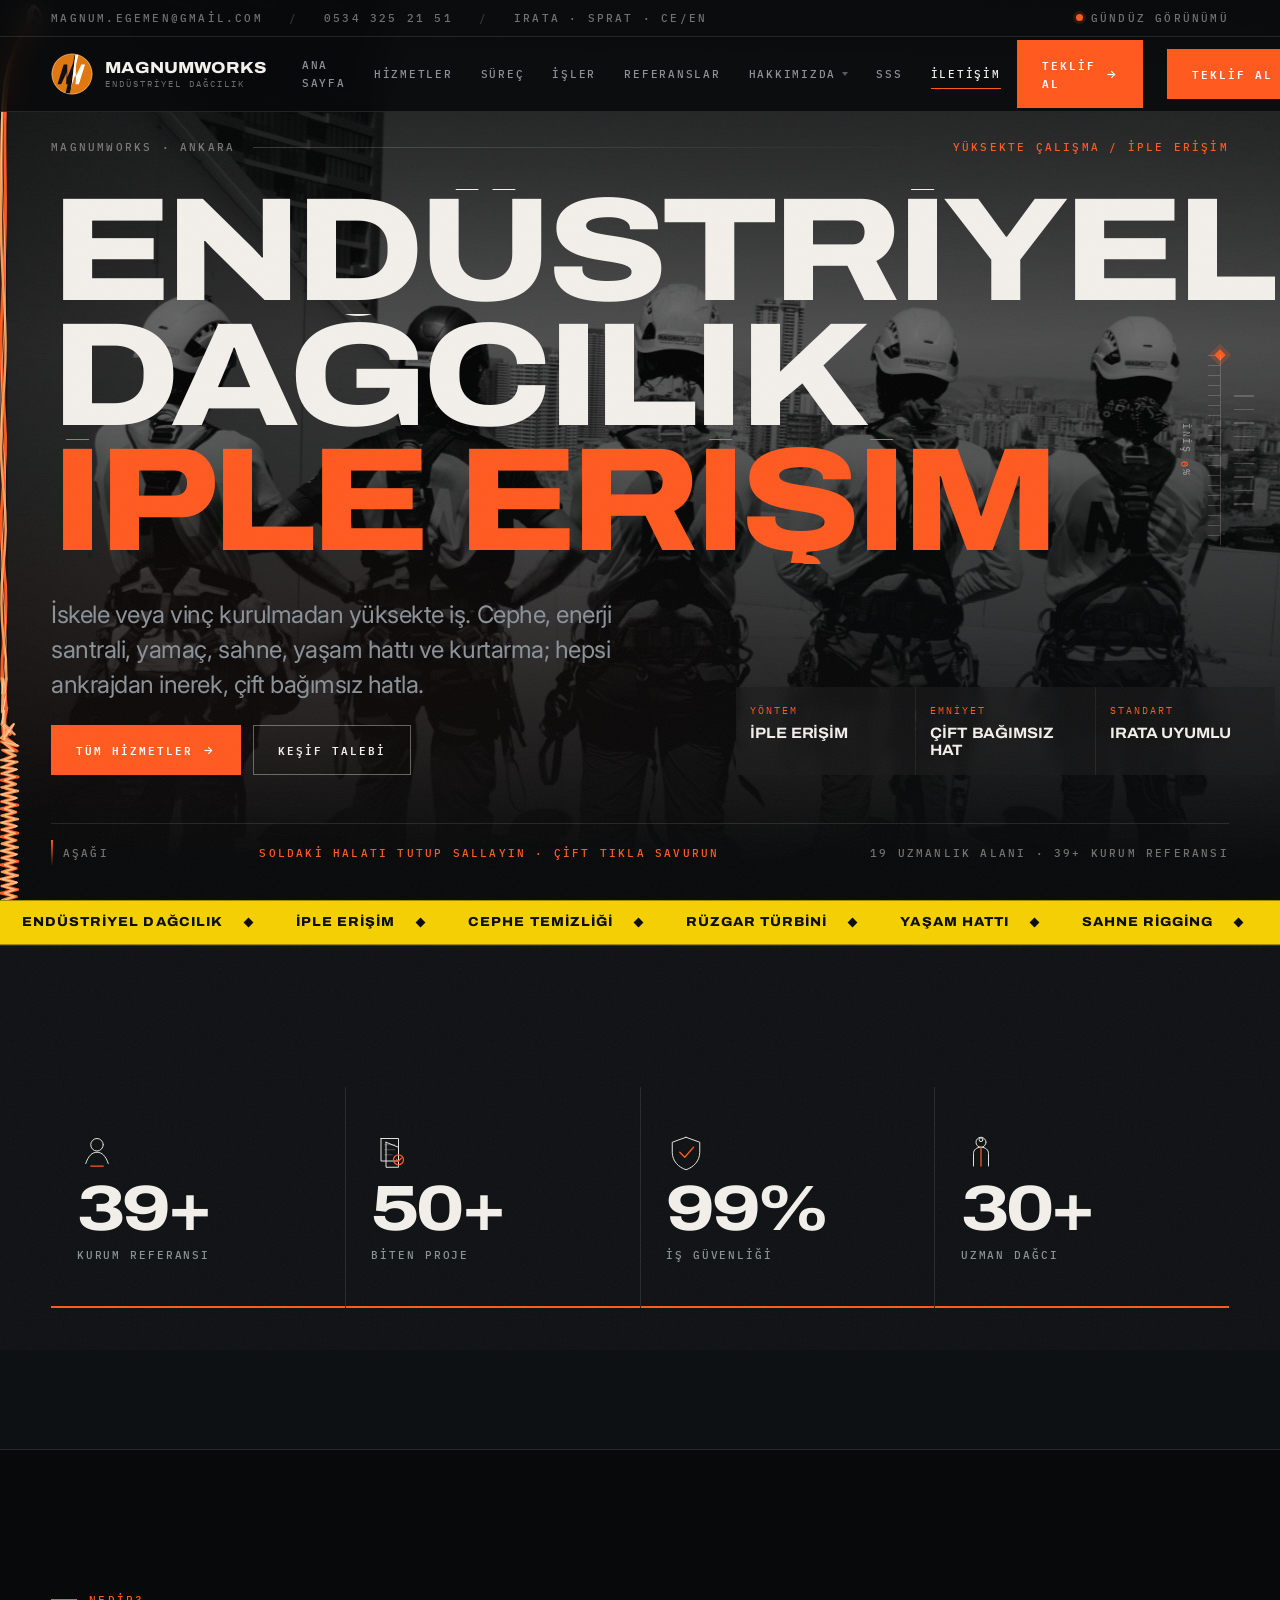
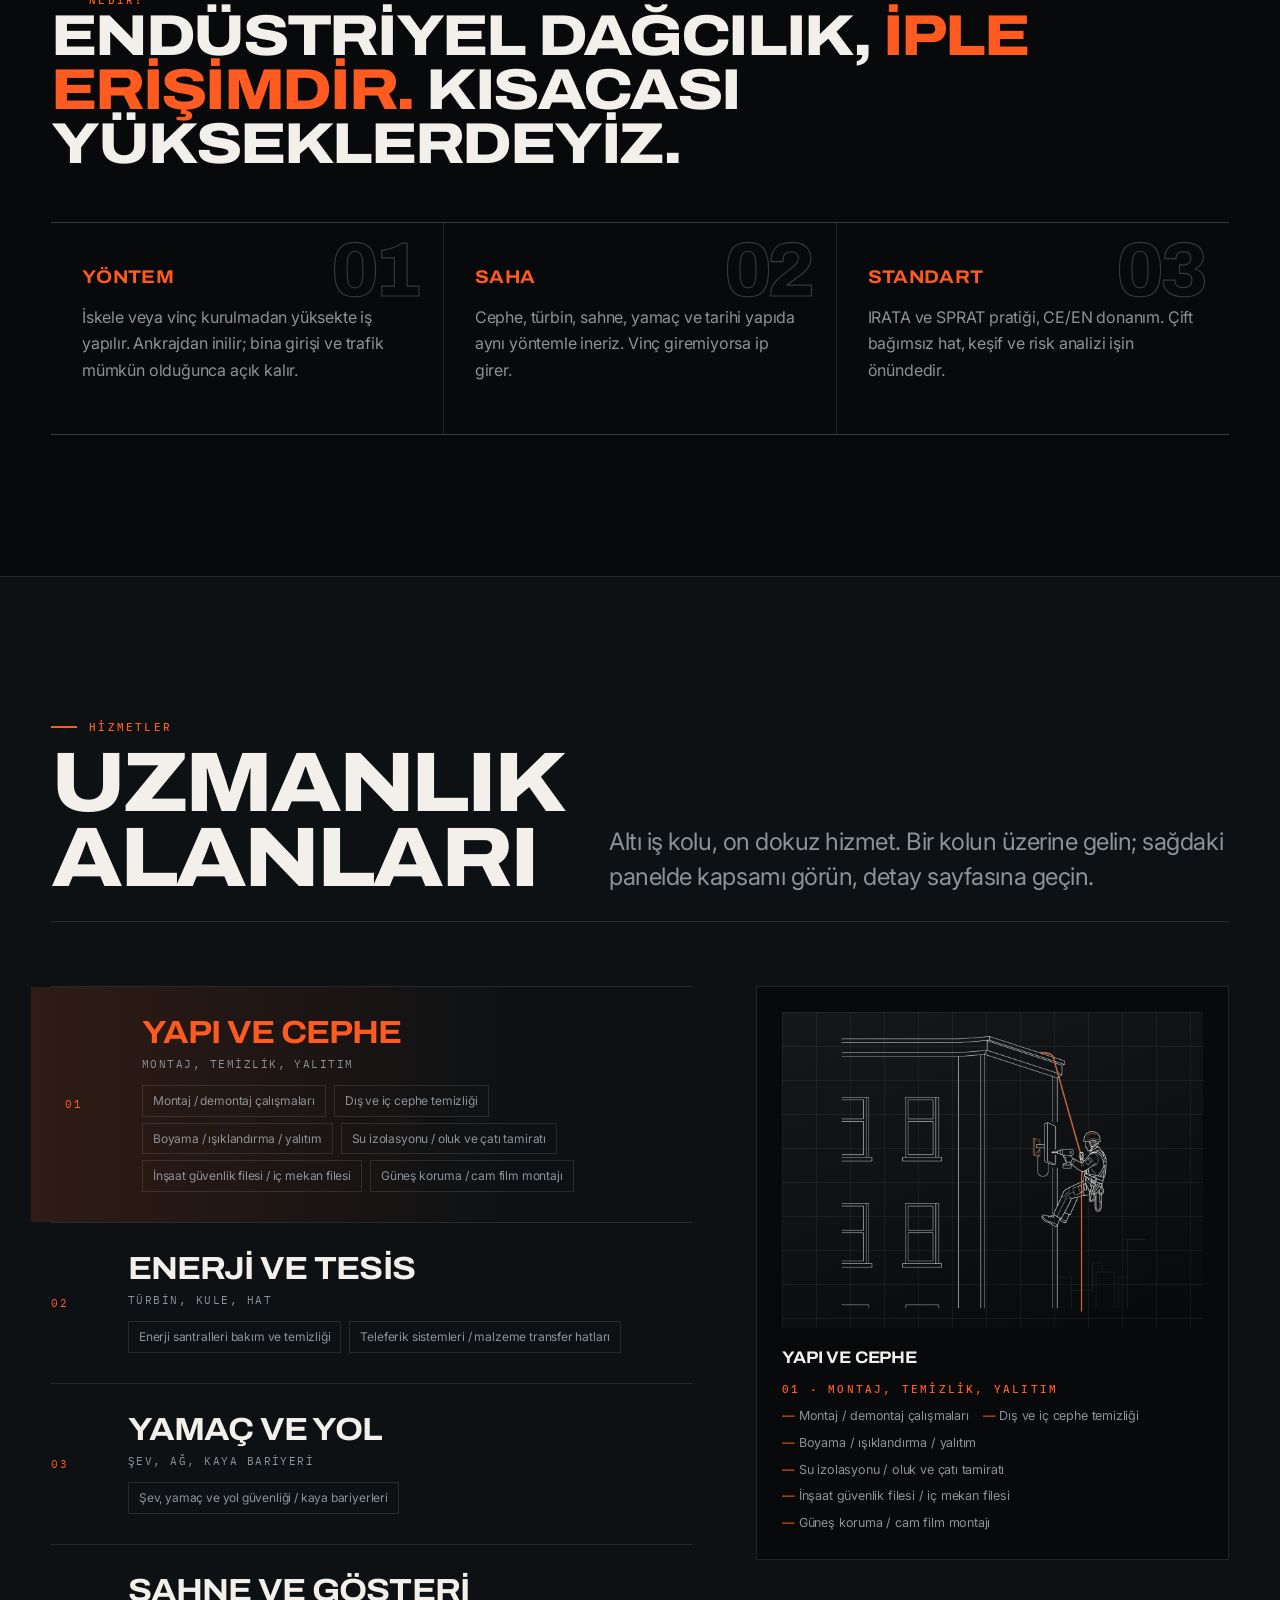
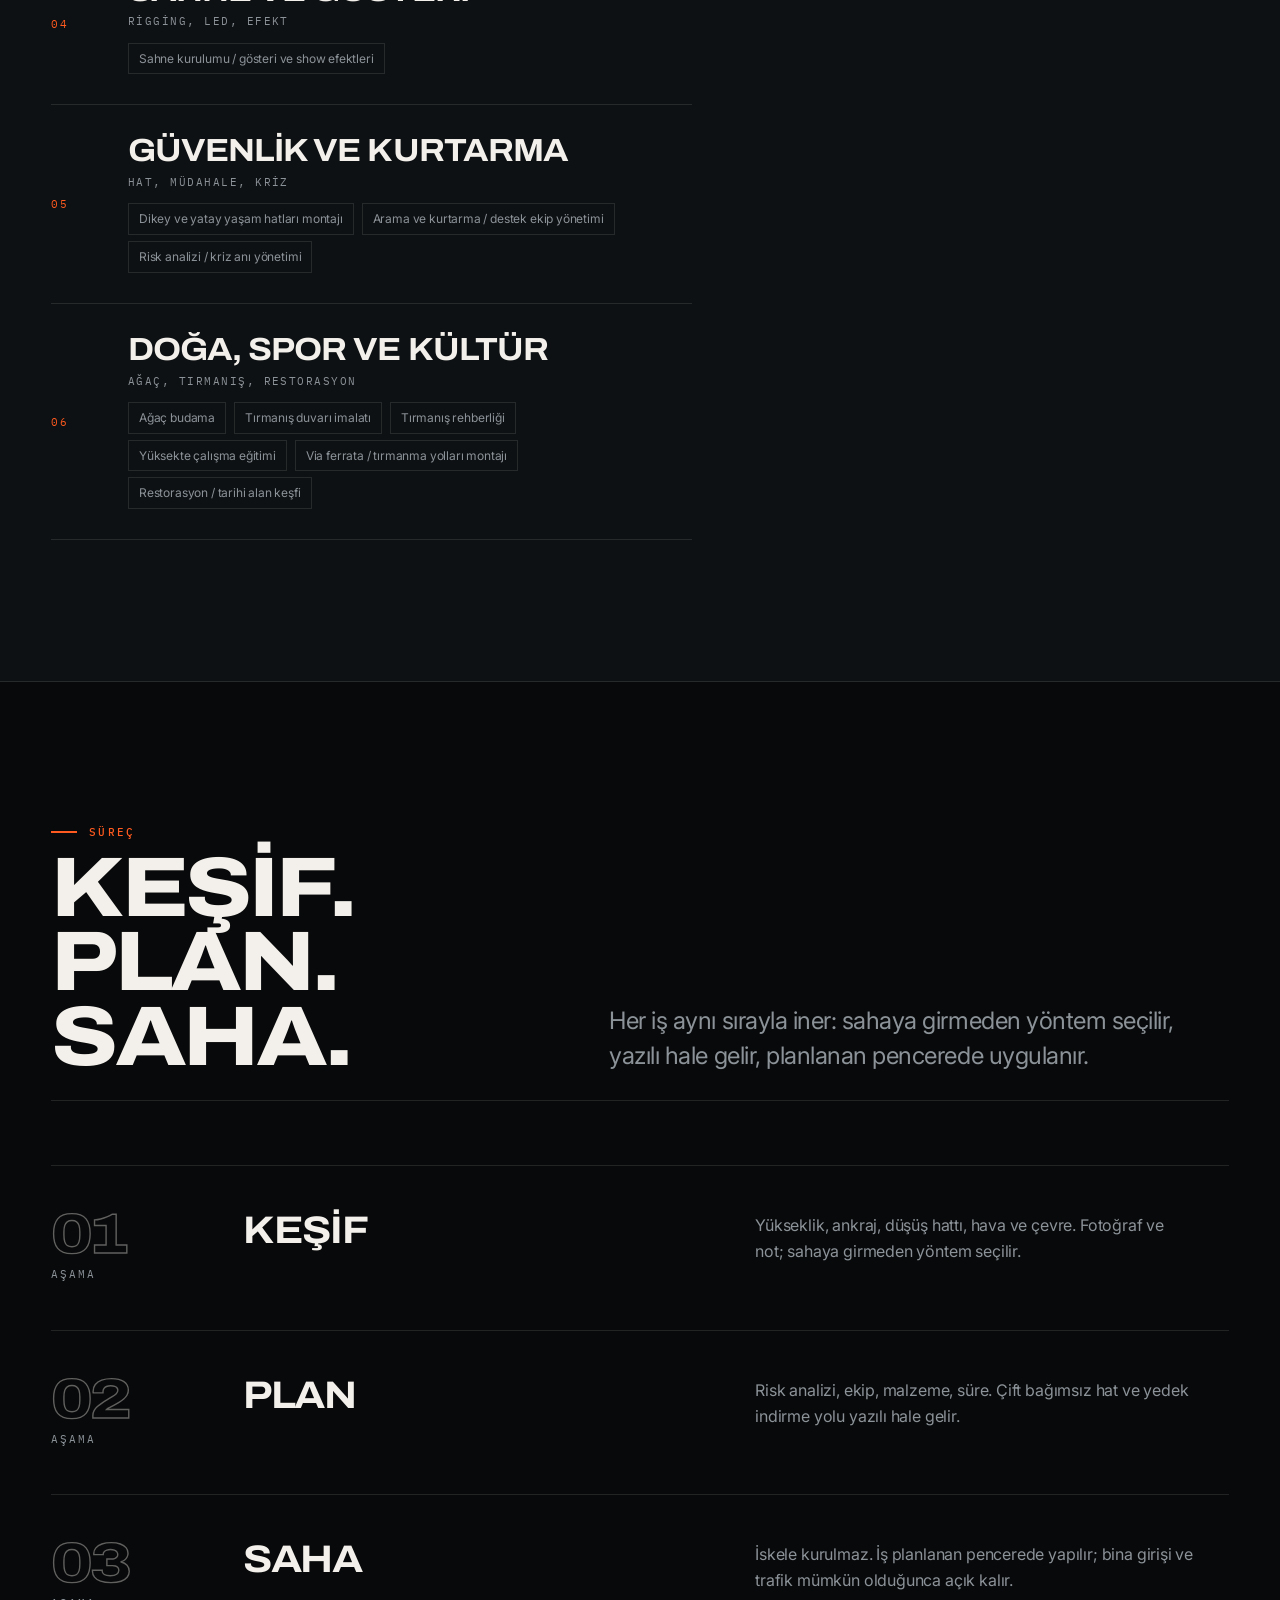
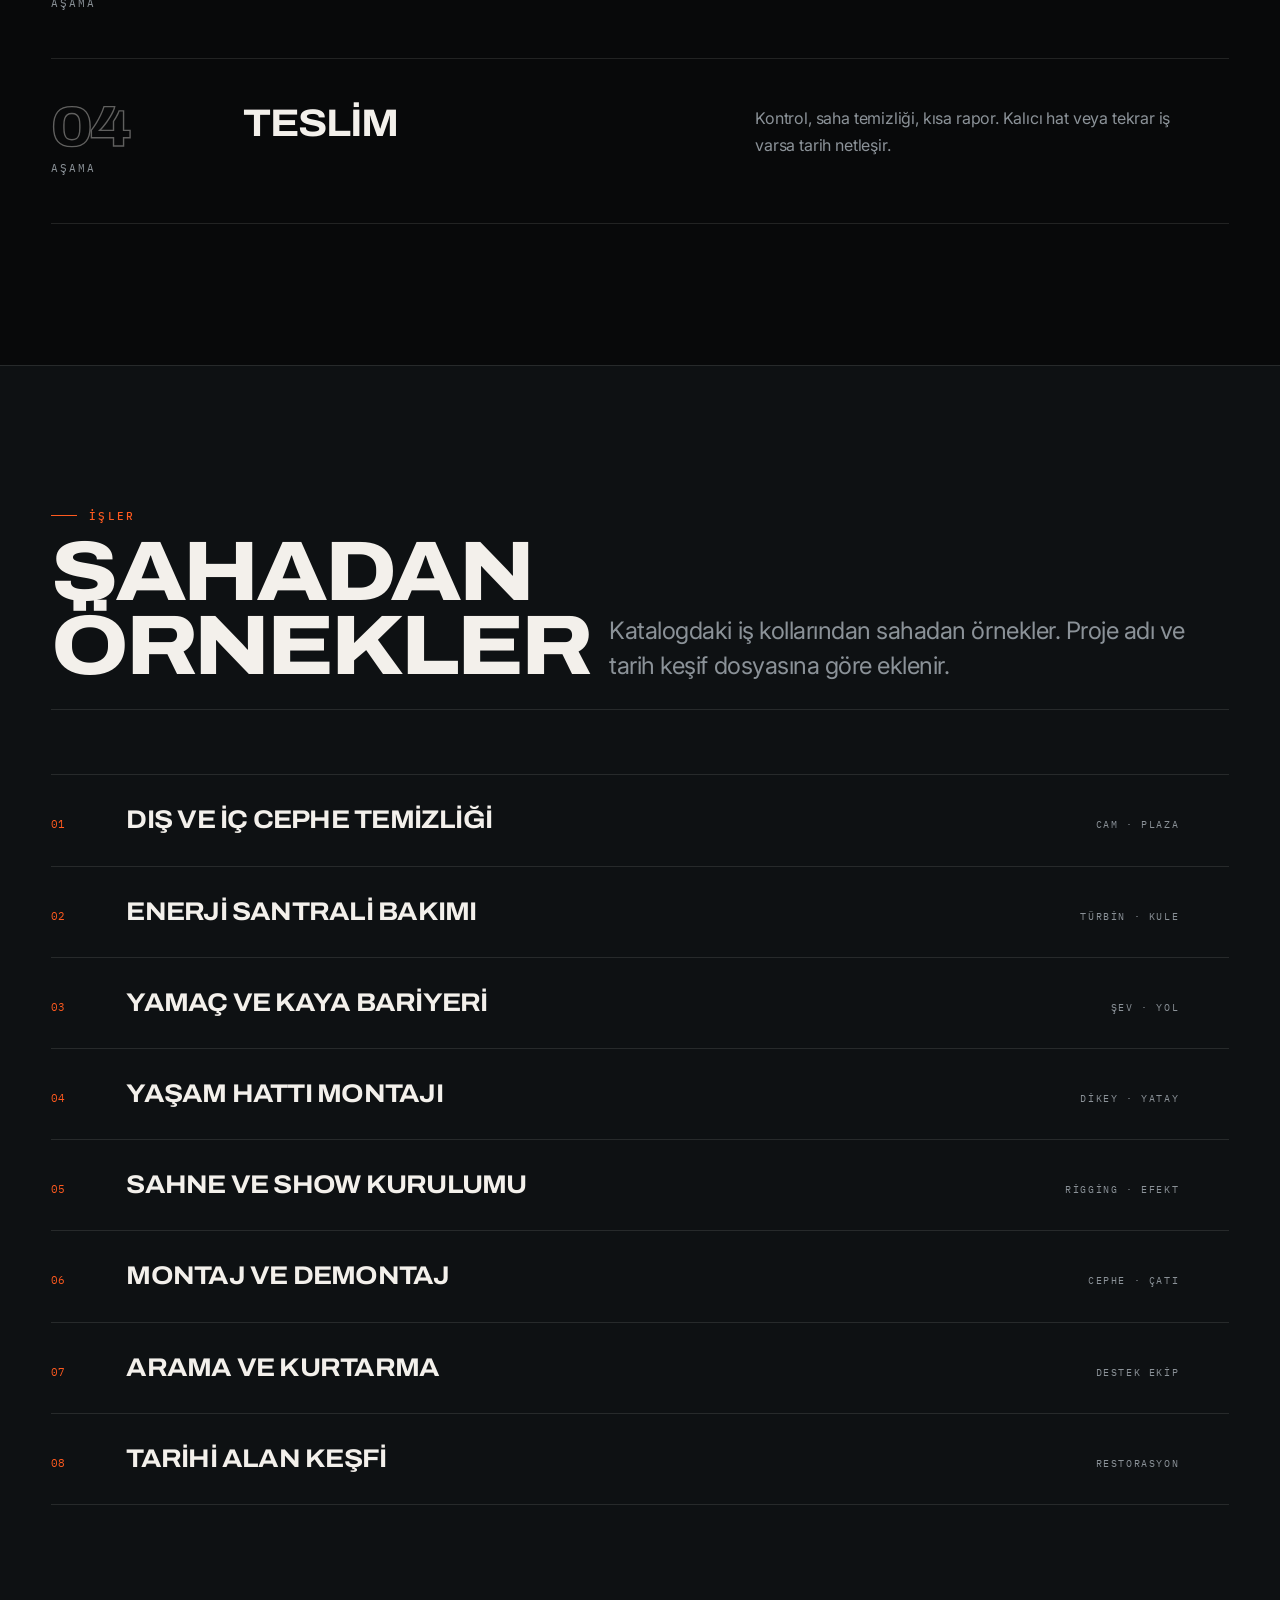
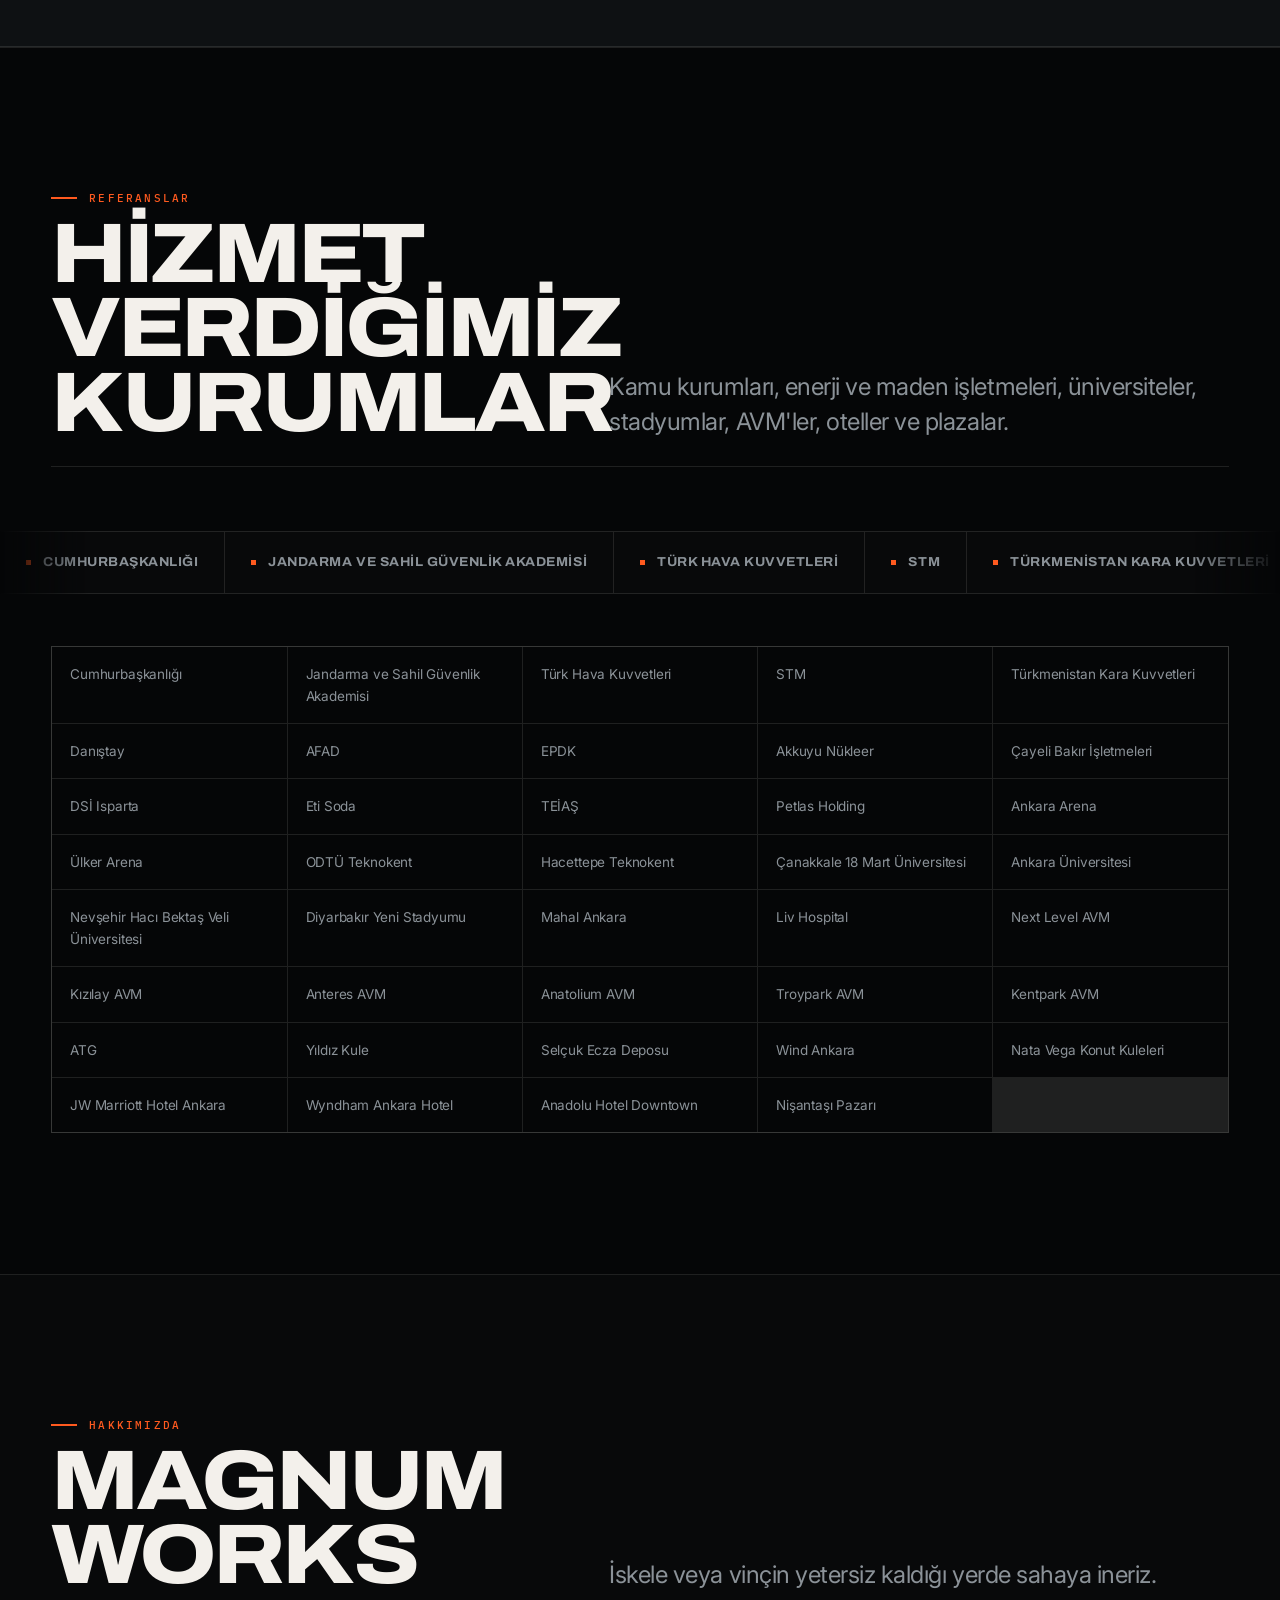
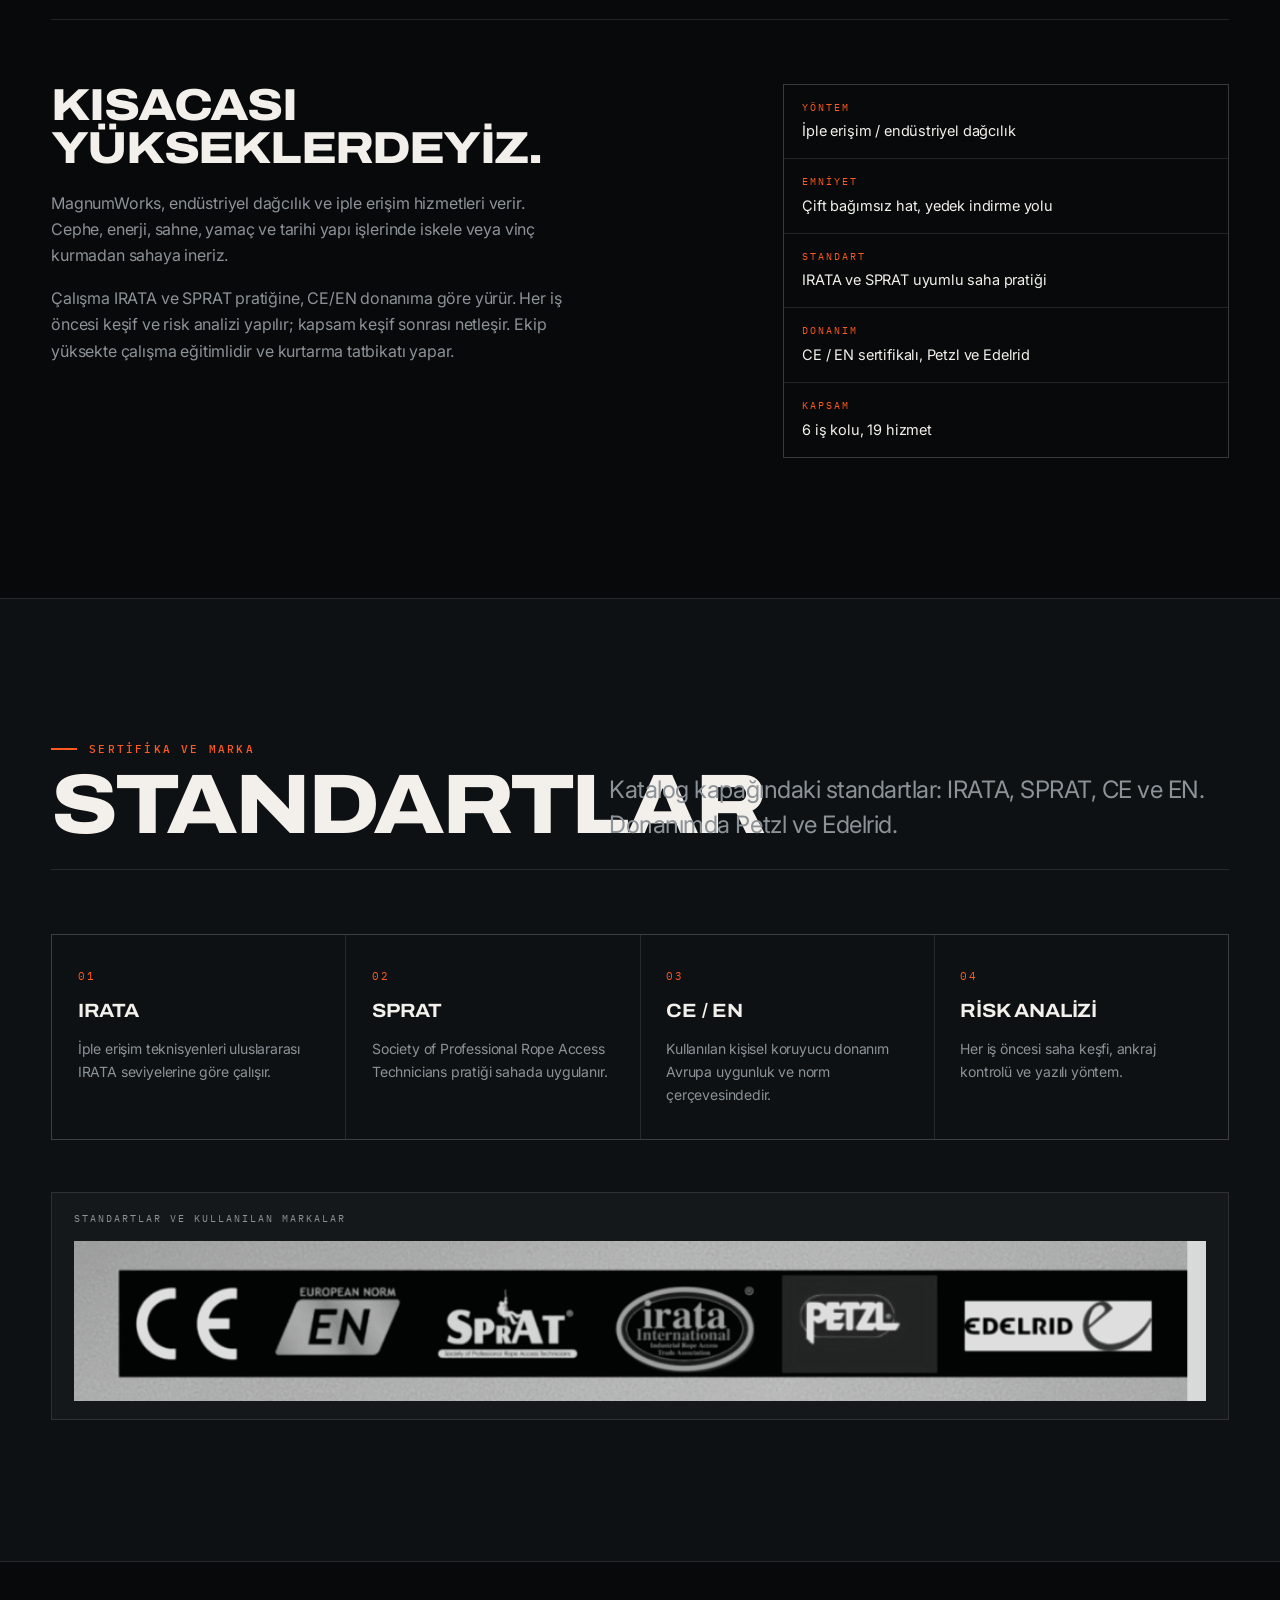
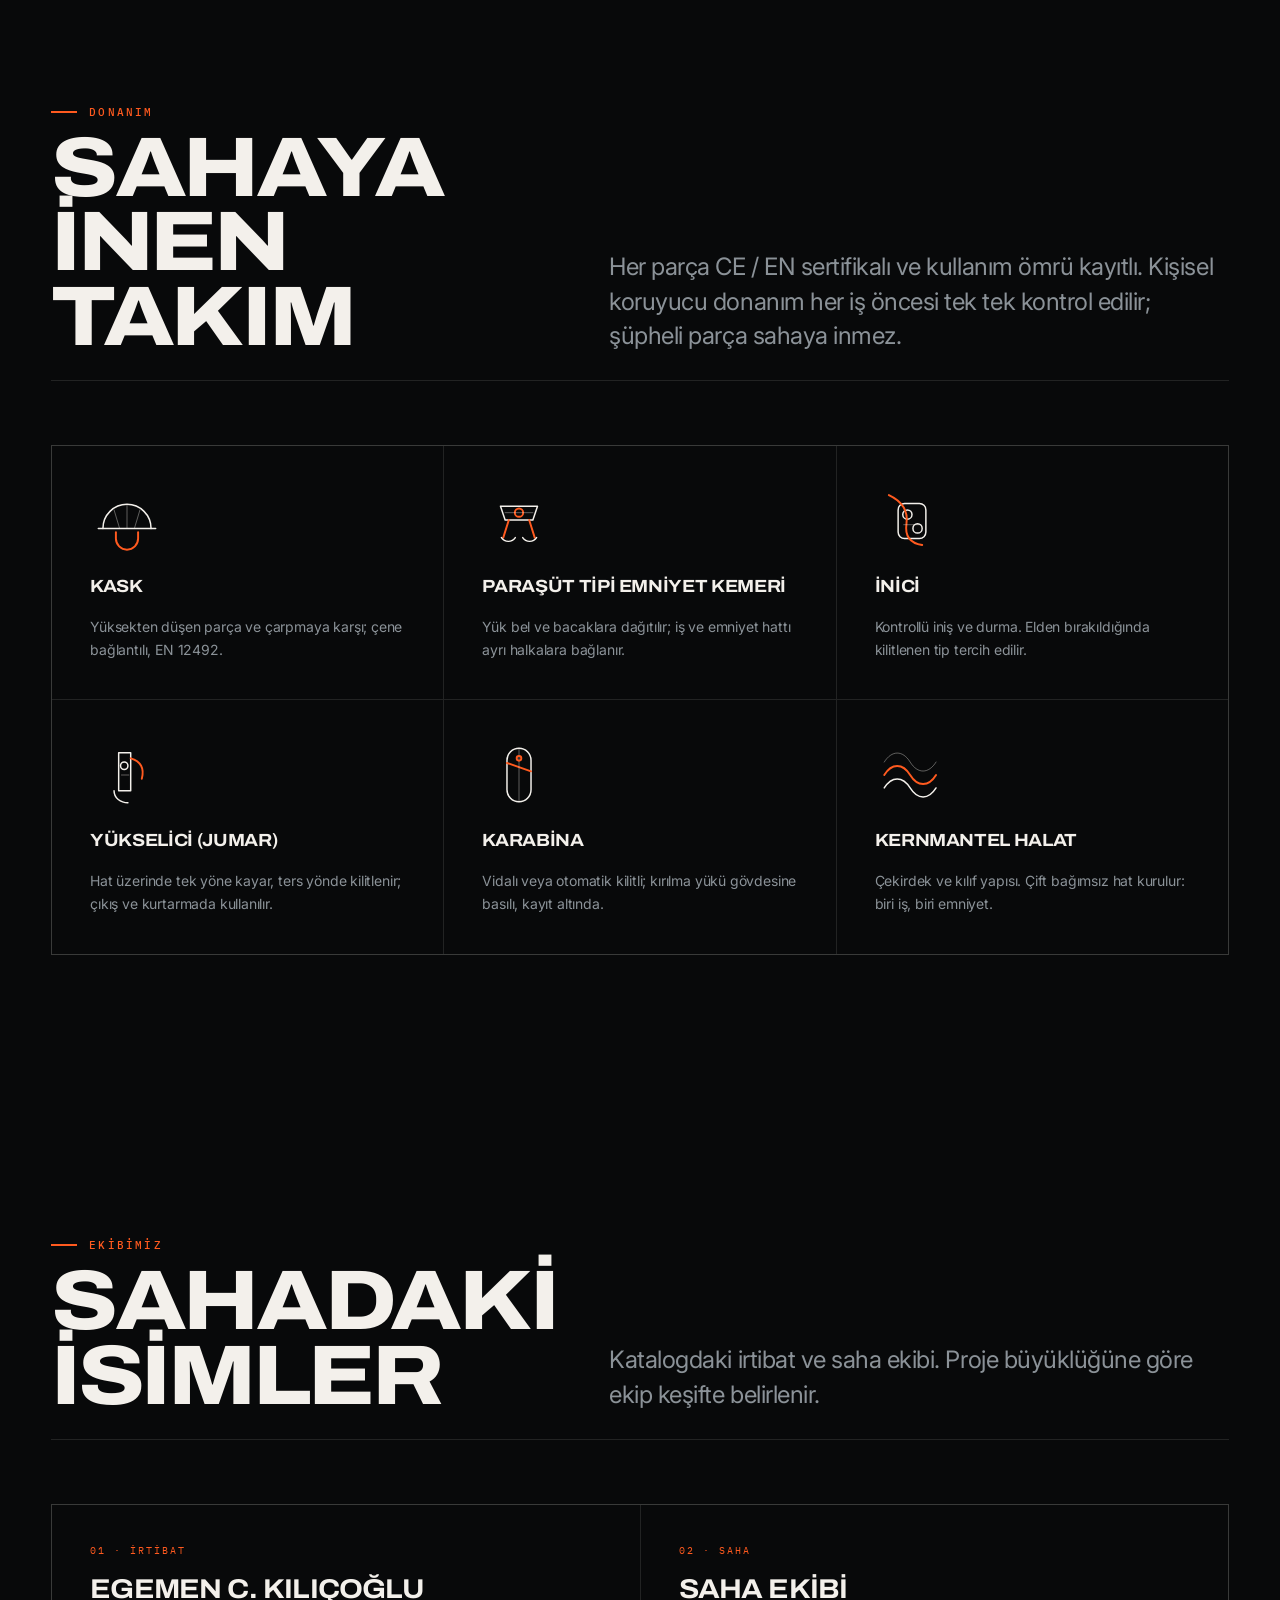
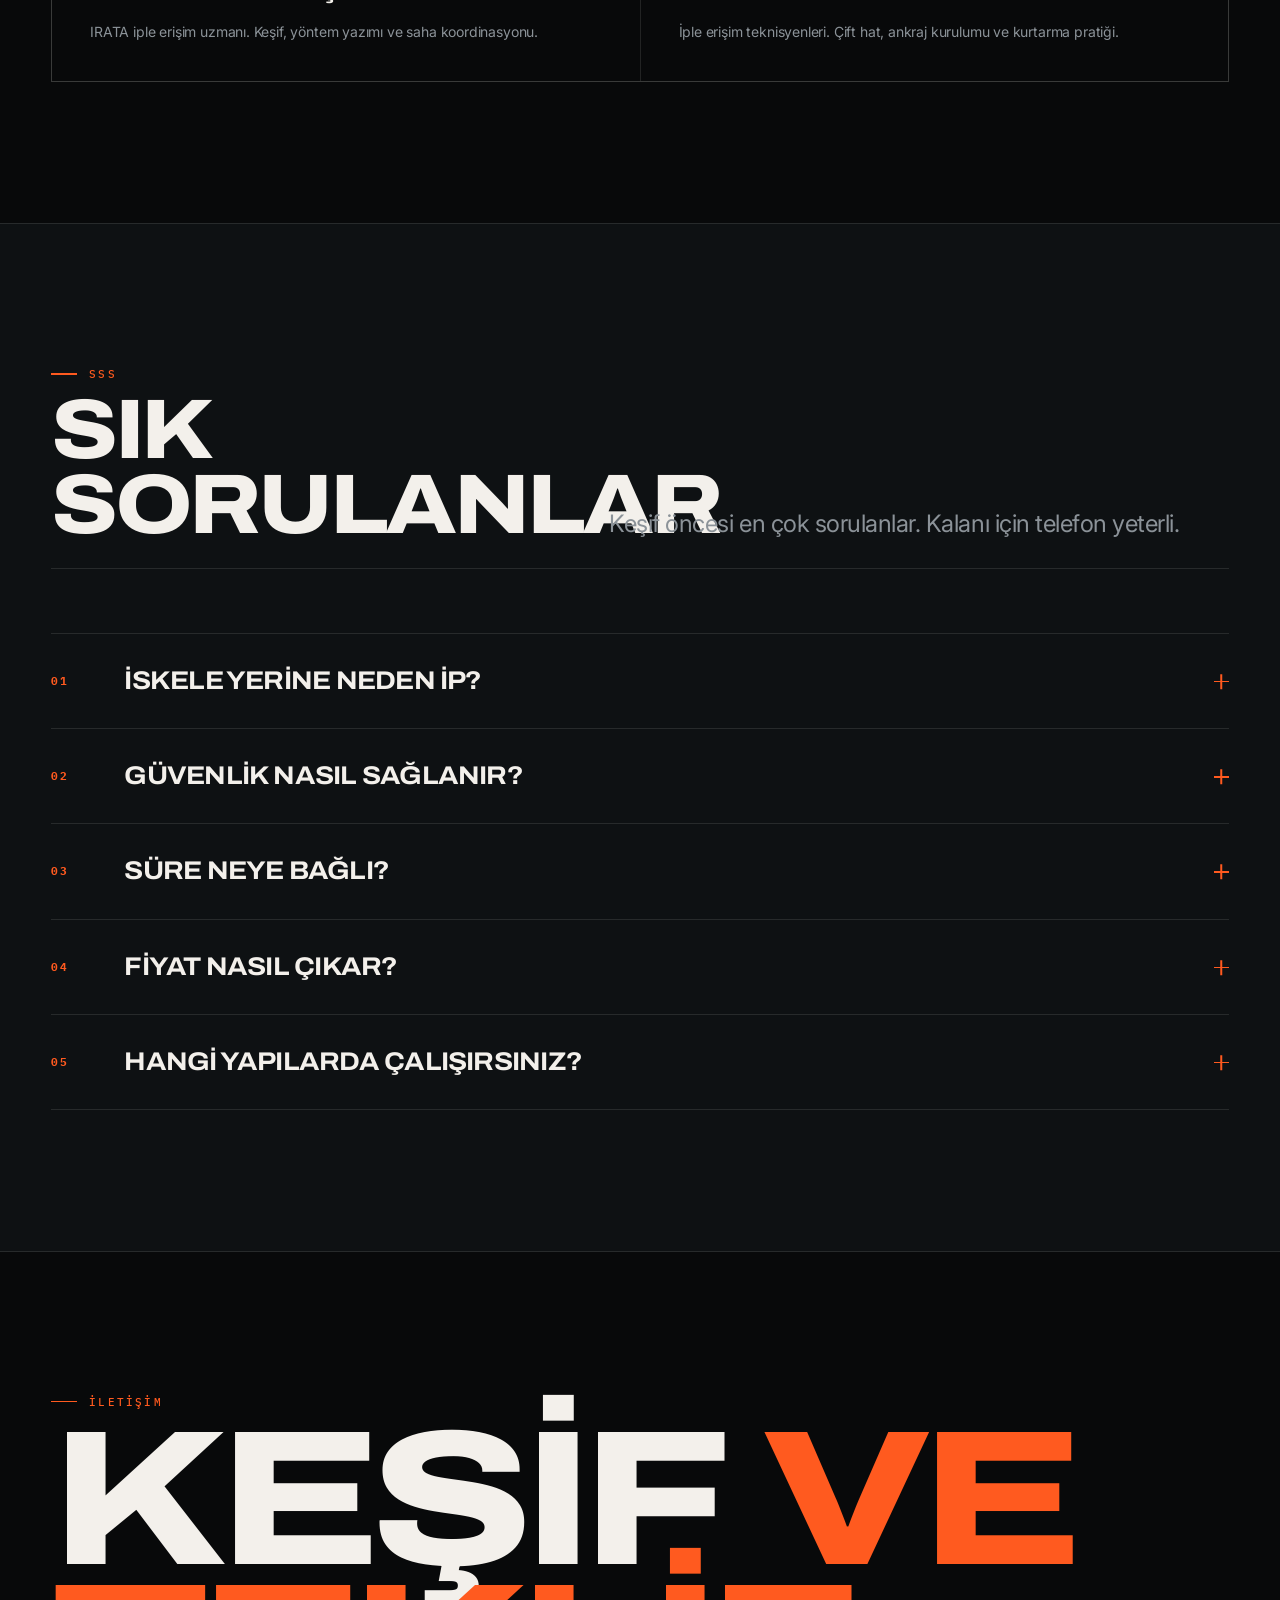
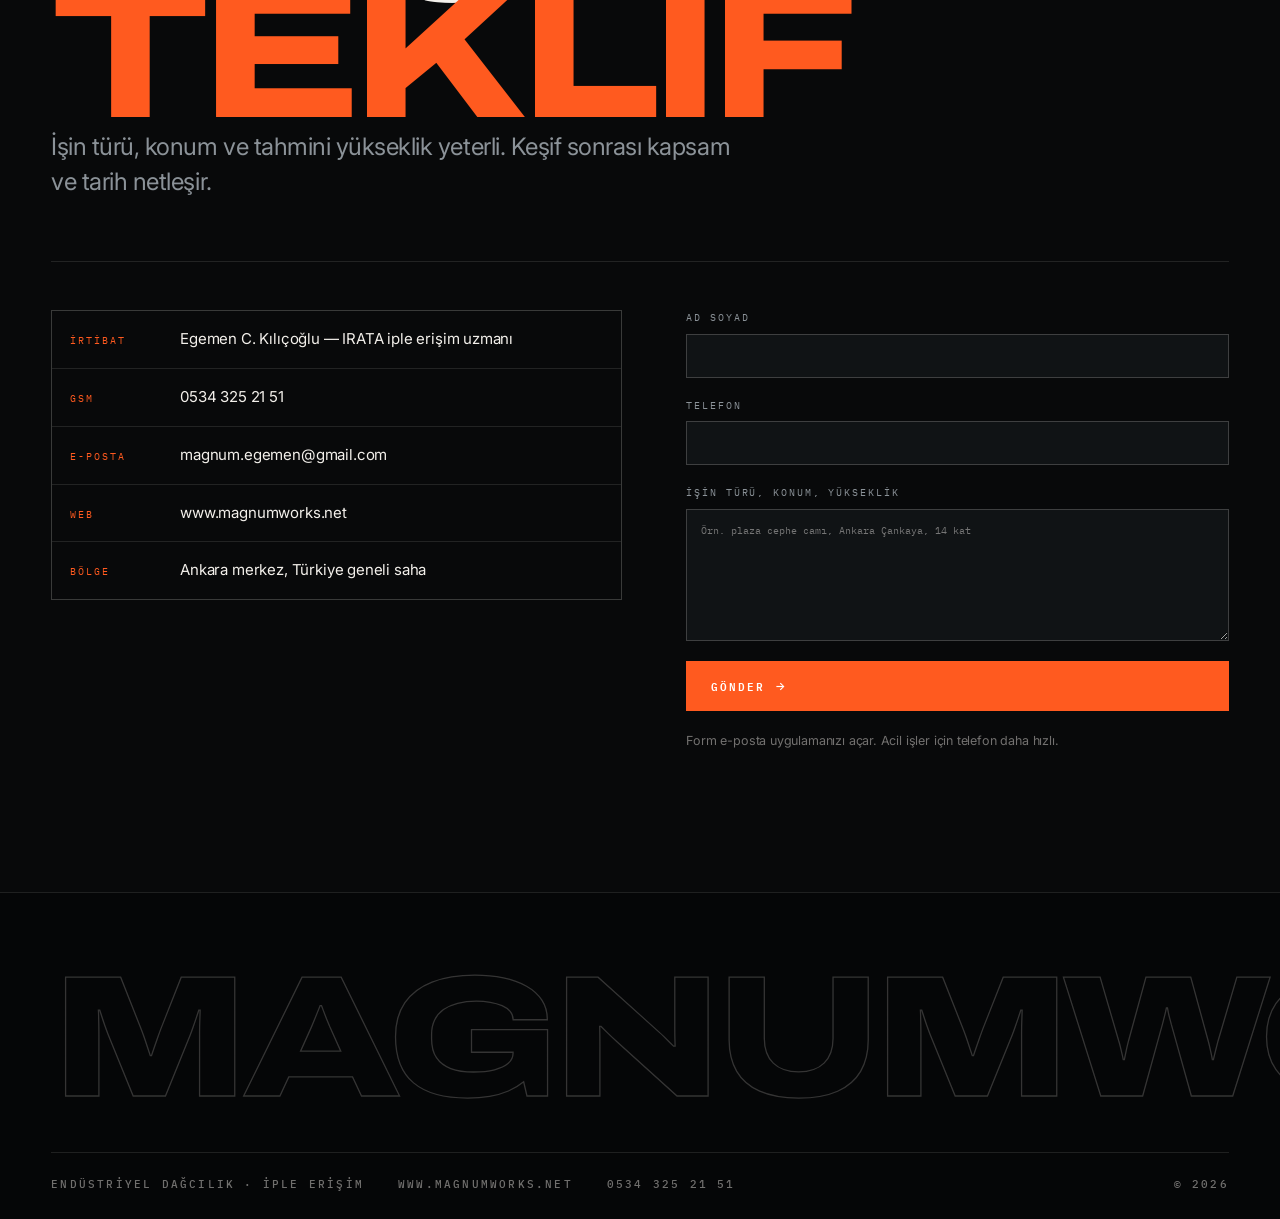
==== commit c09c7a0e: "Endüstriyel dağcılık temasına havalı eklentiler. - İpte inen dağcı: kaydırdıkça halatta iner, ipin f" ====
--- a/index.html
+++ b/index.html
@@ -72,6 +72,7 @@
             <div class="nav-drop-menu" id="hakkinda-menu">
               <a href="#hakkimizda">Magnum Works</a>
               <a href="#sertifikalar">Sertifikalar ve markalar</a>
+              <a href="#donanim">Donanım</a>
               <a href="#ekip">Ekibimiz</a>
             </div>
           </div>
@@ -85,8 +86,34 @@
 
     <aside class="rail" aria-hidden="true">
       <span class="rail-depth mono">İniş <b data-depth>0</b>%</span>
+      <div class="rail-gauge">
+        <span class="rail-fill" data-rail-fill></span>
+        <span class="rail-cursor" data-rail-cursor></span>
+      </div>
       <ol class="rail-marks" data-rail></ol>
     </aside>
+
+    <div class="climber" data-climber aria-hidden="true">
+      <svg viewBox="0 0 46 60" width="46" height="60">
+        <!-- inici ve ipe bağlı kol -->
+        <path class="gear" d="M2 20h7M2 26h7" />
+        <rect class="gear" x="5" y="18" width="7" height="11" rx="2" />
+        <path d="M12 23L18 25" />
+        <!-- gövde -->
+        <circle class="helmet" cx="22" cy="14" r="6.4" />
+        <path class="visor" d="M27 13.2h2.6" />
+        <path d="M22 20.5V33" />
+        <rect class="harness" x="16.5" y="31" width="11" height="6" rx="1.6" />
+        <!-- serbest kol -->
+        <path d="M22.5 24.5L31 30" />
+        <!-- bacaklar -->
+        <g class="legs">
+          <path d="M20 37L31 42L29 52" />
+          <path d="M25 37L34 39L33 49" />
+          <path class="boot" d="M27 52.5h5M31 49.5h5" />
+        </g>
+      </svg>
+    </div>
 
     <main id="ust">
       <section class="hero">
@@ -141,7 +168,8 @@
             <i aria-hidden="true"></i>
             Aşağı
           </a>
-          <span>19 uzmanlık alanı · 39+ kurum referansı</span>
+          <span class="rope-hint">Soldaki halatı tutup sallayın · çift tıkla savurun</span>
+          <span class="hide-sm">19 uzmanlık alanı · 39+ kurum referansı</span>
         </div>
       </section>
 
@@ -479,6 +507,91 @@
         </div>
       </section>
 
+      <section class="sec gear" id="donanim">
+        <div class="shell">
+          <div class="sec-head">
+            <div data-reveal>
+              <p class="sec-kicker mono">Donanım</p>
+              <h2>Sahaya inen takım</h2>
+            </div>
+            <p class="lede" data-reveal style="--d: 120ms">
+              Her parça CE / EN sertifikalı ve kullanım ömrü kayıtlı. Kişisel koruyucu donanım her iş
+              öncesi tek tek kontrol edilir; şüpheli parça sahaya inmez.
+            </p>
+          </div>
+
+          <div class="gear-grid">
+            <article data-reveal>
+              <svg viewBox="0 0 80 80" aria-hidden="true">
+                <path d="M14 48a26 26 0 0 1 52 0" />
+                <path d="M9 48h62" />
+                <path class="accent" d="M28 52v7a12 12 0 0 0 24 0v-7" />
+                <path class="fine" d="M40 22v26M26 28l6 20M54 28l-6 20" />
+              </svg>
+              <h3>Kask</h3>
+              <p>Yüksekten düşen parça ve çarpmaya karşı; çene bağlantılı, EN 12492.</p>
+            </article>
+
+            <article data-reveal style="--d: 70ms">
+              <svg viewBox="0 0 80 80" aria-hidden="true">
+                <path d="M20 24h40l-5 15H25z" />
+                <circle class="accent" cx="40" cy="31" r="4.5" />
+                <path class="accent" d="M29 39l-6 19M51 39l6 19" />
+                <path d="M21 58a9 9 0 0 0 15 0M44 58a9 9 0 0 0 15 0" />
+                <path class="fine" d="M25 31h30" />
+              </svg>
+              <h3>Paraşüt tipi emniyet kemeri</h3>
+              <p>Yük bel ve bacaklara dağıtılır; iş ve emniyet hattı ayrı halkalara bağlanır.</p>
+            </article>
+
+            <article data-reveal style="--d: 140ms">
+              <svg viewBox="0 0 80 80" aria-hidden="true">
+                <rect x="25" y="21" width="30" height="38" rx="7" />
+                <circle cx="35" cy="33" r="5" />
+                <circle cx="46" cy="48" r="5" />
+                <path class="accent" d="M15 12c15 7 21 17 19 31-2 14 5 21 17 23" />
+                <path class="fine" d="M31 44h18" />
+              </svg>
+              <h3>İnici</h3>
+              <p>Kontrollü iniş ve durma. Elden bırakıldığında kilitlenen tip tercih edilir.</p>
+            </article>
+
+            <article data-reveal style="--d: 210ms">
+              <svg viewBox="0 0 80 80" aria-hidden="true">
+                <path d="M31 16h13v41H31z" />
+                <path class="accent" d="M44 22c11 3 15 11 12 22" />
+                <circle cx="37" cy="30" r="4" />
+                <path d="M26 57c0 8 7 13 15 13" />
+                <path class="fine" d="M34 40h8" />
+              </svg>
+              <h3>Yükselici (jumar)</h3>
+              <p>Hat üzerinde tek yöne kayar, ters yönde kilitlenir; çıkış ve kurtarmada kullanılır.</p>
+            </article>
+
+            <article data-reveal style="--d: 280ms">
+              <svg viewBox="0 0 80 80" aria-hidden="true">
+                <rect x="27" y="11" width="26" height="58" rx="13" />
+                <path class="accent" d="M27 27l26 9" />
+                <path class="fine" d="M40 11v58" />
+                <circle class="accent" cx="40" cy="22" r="2.5" />
+              </svg>
+              <h3>Karabina</h3>
+              <p>Vidalı veya otomatik kilitli; kırılma yükü gövdesine basılı, kayıt altında.</p>
+            </article>
+
+            <article data-reveal style="--d: 350ms">
+              <svg viewBox="0 0 80 80" aria-hidden="true">
+                <path class="fine" d="M10 26c8-13 20-13 28 0s20 13 28 0" />
+                <path class="accent" d="M10 40c8-13 20-13 28 0s20 13 28 0" />
+                <path d="M10 54c8-13 20-13 28 0s20 13 28 0" />
+              </svg>
+              <h3>Kernmantel halat</h3>
+              <p>Çekirdek ve kılıf yapısı. Çift bağımsız hat kurulur: biri iş, biri emniyet.</p>
+            </article>
+          </div>
+        </div>
+      </section>
+
       <section class="sec team" id="ekip">
         <div class="shell">
           <div class="sec-head">
--- a/css/styles.css
+++ b/css/styles.css
@@ -542,6 +542,48 @@
   font-weight: 600;
 }
 
+.rail-gauge {
+  position: relative;
+  width: 12px;
+  height: 190px;
+  background: repeating-linear-gradient(
+    180deg,
+    var(--line-mid) 0 1px,
+    transparent 1px 10px
+  );
+}
+
+.rail-gauge::after {
+  content: "";
+  position: absolute;
+  right: -1px;
+  top: 0;
+  bottom: 0;
+  width: 1px;
+  background: var(--line-mid);
+}
+
+.rail-fill {
+  position: absolute;
+  right: -1px;
+  top: 0;
+  width: 1.5px;
+  height: calc(var(--p, 0) * 100%);
+  background: var(--accent);
+}
+
+.rail-cursor {
+  position: absolute;
+  right: -4px;
+  top: calc(var(--p, 0) * 100%);
+  width: 8px;
+  height: 8px;
+  margin-top: -4px;
+  background: var(--accent);
+  transform: rotate(45deg);
+  box-shadow: 0 0 0 4px color-mix(in srgb, var(--accent) 22%, transparent);
+}
+
 .rail-marks {
   margin: 0;
   padding: 0;
@@ -2174,6 +2216,200 @@
 [data-reveal].is-visible {
   opacity: 1;
   transform: none;
+}
+
+/* ---------- İpte inen dağcı ---------- */
+
+.climber {
+  position: fixed;
+  top: 0;
+  left: 0;
+  z-index: 62;
+  pointer-events: none;
+  opacity: 0;
+  transition: opacity 0.5s var(--ease);
+  will-change: transform;
+  filter: drop-shadow(0 6px 14px rgba(0, 0, 0, 0.55));
+}
+
+.climber.is-on {
+  opacity: 1;
+}
+
+.climber svg {
+  overflow: visible;
+}
+
+.climber svg path,
+.climber svg rect,
+.climber svg circle {
+  fill: none;
+  stroke: var(--bone);
+  stroke-width: 2.1;
+  stroke-linecap: round;
+  stroke-linejoin: round;
+}
+
+.climber .helmet {
+  fill: var(--accent);
+  stroke: var(--accent);
+}
+
+.climber .visor,
+.climber .boot {
+  stroke: var(--accent);
+  stroke-width: 2.6;
+}
+
+.climber .gear {
+  stroke: var(--accent);
+  stroke-width: 2;
+}
+
+.climber .legs {
+  transform-origin: 22px 36px;
+}
+
+@media (prefers-reduced-motion: no-preference) {
+  .climber.is-moving .legs {
+    animation: kick 0.62s ease-in-out infinite alternate;
+  }
+}
+
+@keyframes kick {
+  from {
+    transform: rotate(-7deg);
+  }
+  to {
+    transform: rotate(6deg);
+  }
+}
+
+@media (max-width: 760px) {
+  .climber {
+    display: none;
+  }
+}
+
+/* Halat imleç durumları */
+
+body.is-rope-near .cursor-ring {
+  width: 44px;
+  height: 44px;
+  margin: -22px 0 0 -22px;
+  background: var(--accent-soft);
+  border-style: dashed;
+}
+
+body.is-rope-held .cursor-ring {
+  width: 26px;
+  height: 26px;
+  margin: -13px 0 0 -13px;
+  background: var(--accent);
+  border-color: var(--accent);
+}
+
+.rope-hint {
+  color: var(--accent);
+}
+
+@media (max-width: 1000px) {
+  .rope-hint {
+    display: none;
+  }
+}
+
+/* ---------- Donanım ---------- */
+
+.gear {
+  background: var(--void);
+}
+
+.gear-grid {
+  display: grid;
+  grid-template-columns: repeat(3, minmax(0, 1fr));
+  gap: 1px;
+  background: var(--line);
+  border: 1px solid var(--line);
+}
+
+.gear-grid article {
+  background: var(--void);
+  padding: clamp(24px, 3vw, 38px);
+  display: grid;
+  gap: 14px;
+  align-content: start;
+  transition: background 0.35s var(--ease);
+}
+
+.gear-grid article:hover {
+  background: var(--surface);
+}
+
+.gear-grid svg {
+  width: 74px;
+  height: 74px;
+}
+
+.gear-grid svg path,
+.gear-grid svg rect,
+.gear-grid svg circle {
+  fill: none;
+  stroke: var(--bone);
+  stroke-width: 1.6;
+  stroke-linecap: round;
+  stroke-linejoin: round;
+}
+
+.gear-grid svg .accent {
+  stroke: var(--accent);
+  stroke-width: 2.1;
+}
+
+.gear-grid svg .fine {
+  stroke-width: 1;
+  opacity: 0.4;
+}
+
+@media (prefers-reduced-motion: no-preference) {
+  .gear-grid article:hover svg .accent {
+    stroke-dasharray: 5 7;
+    animation: gear-dash 1.3s linear infinite;
+  }
+}
+
+@keyframes gear-dash {
+  to {
+    stroke-dashoffset: -24;
+  }
+}
+
+.gear-grid h3 {
+  margin: 0;
+  font-family: var(--display);
+  font-weight: 700;
+  font-stretch: 110%;
+  font-size: 1.1rem;
+  letter-spacing: -0.02em;
+  text-transform: uppercase;
+}
+
+.gear-grid p {
+  margin: 0;
+  color: var(--muted);
+  font-size: 14px;
+}
+
+@media (max-width: 1000px) {
+  .gear-grid {
+    grid-template-columns: repeat(2, minmax(0, 1fr));
+  }
+}
+
+@media (max-width: 640px) {
+  .gear-grid {
+    grid-template-columns: minmax(0, 1fr);
+  }
 }
 
 /* ---------- İmleç halkası ---------- */
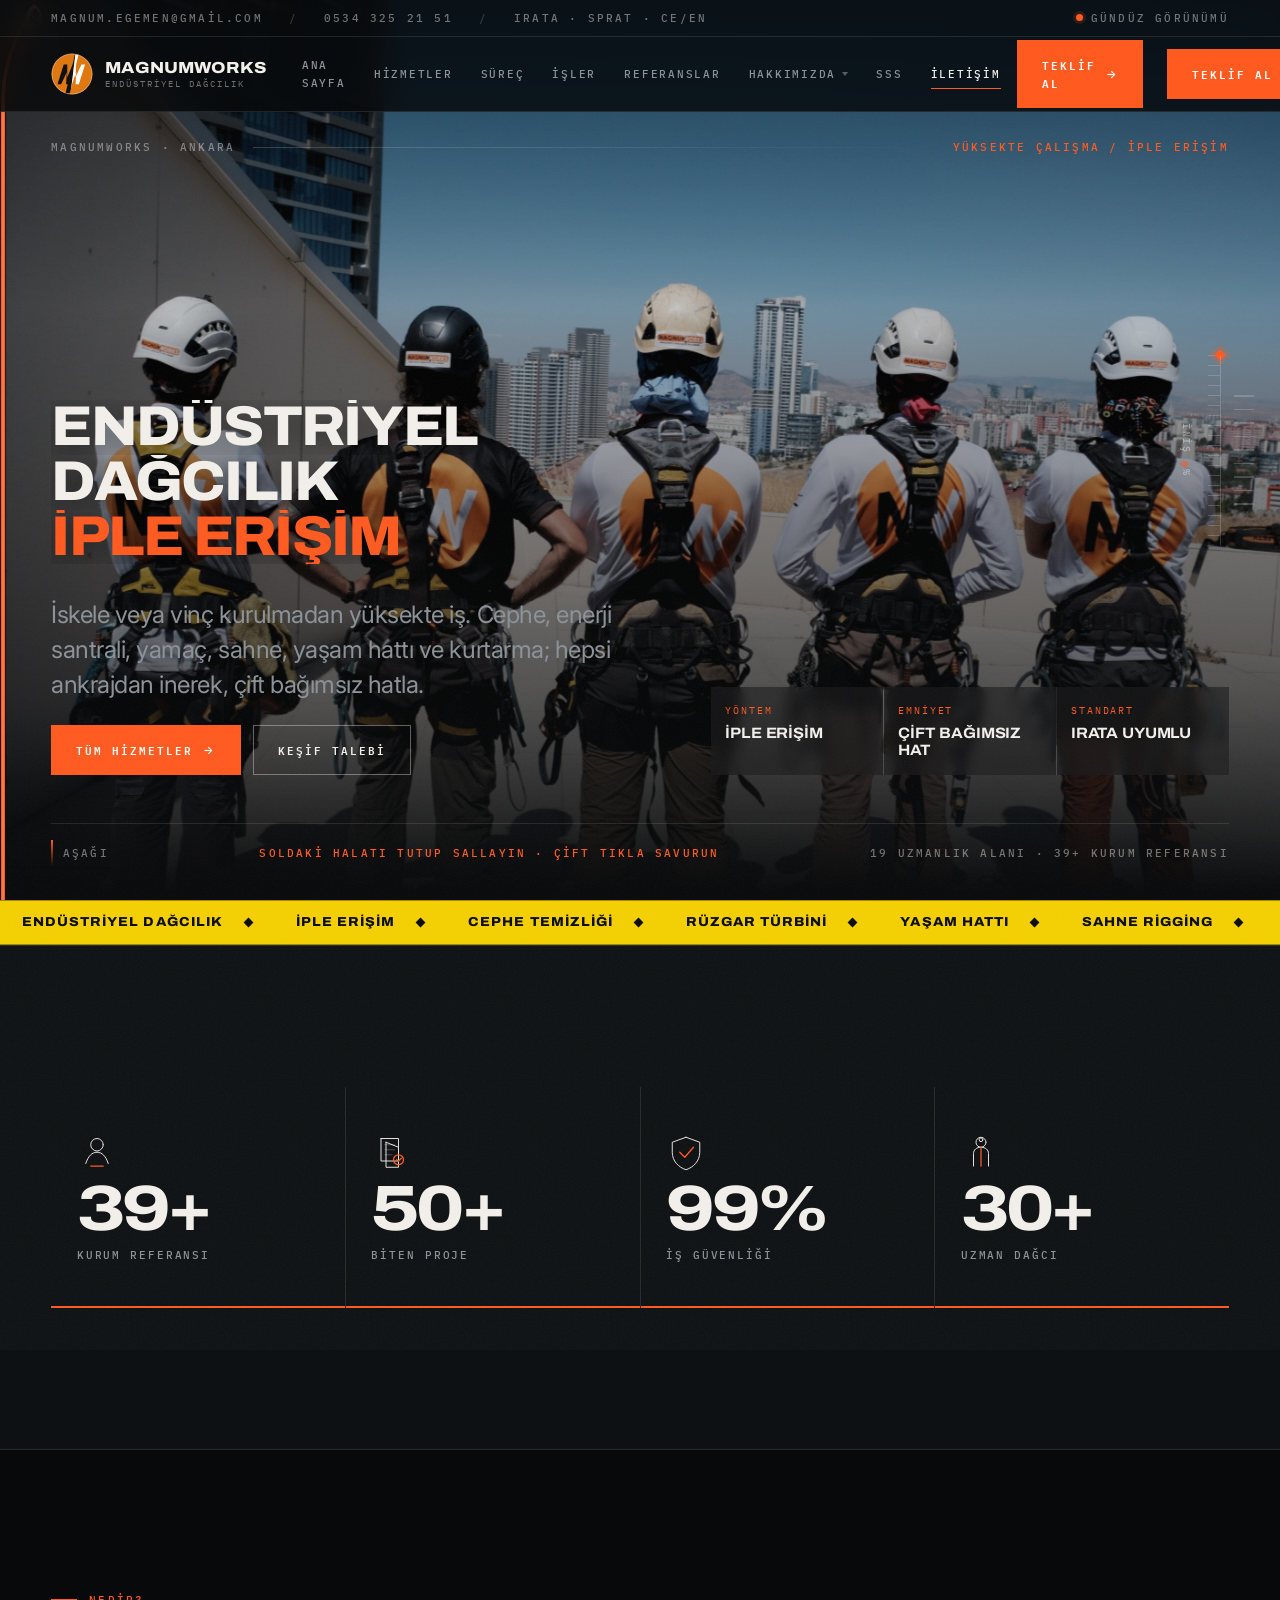
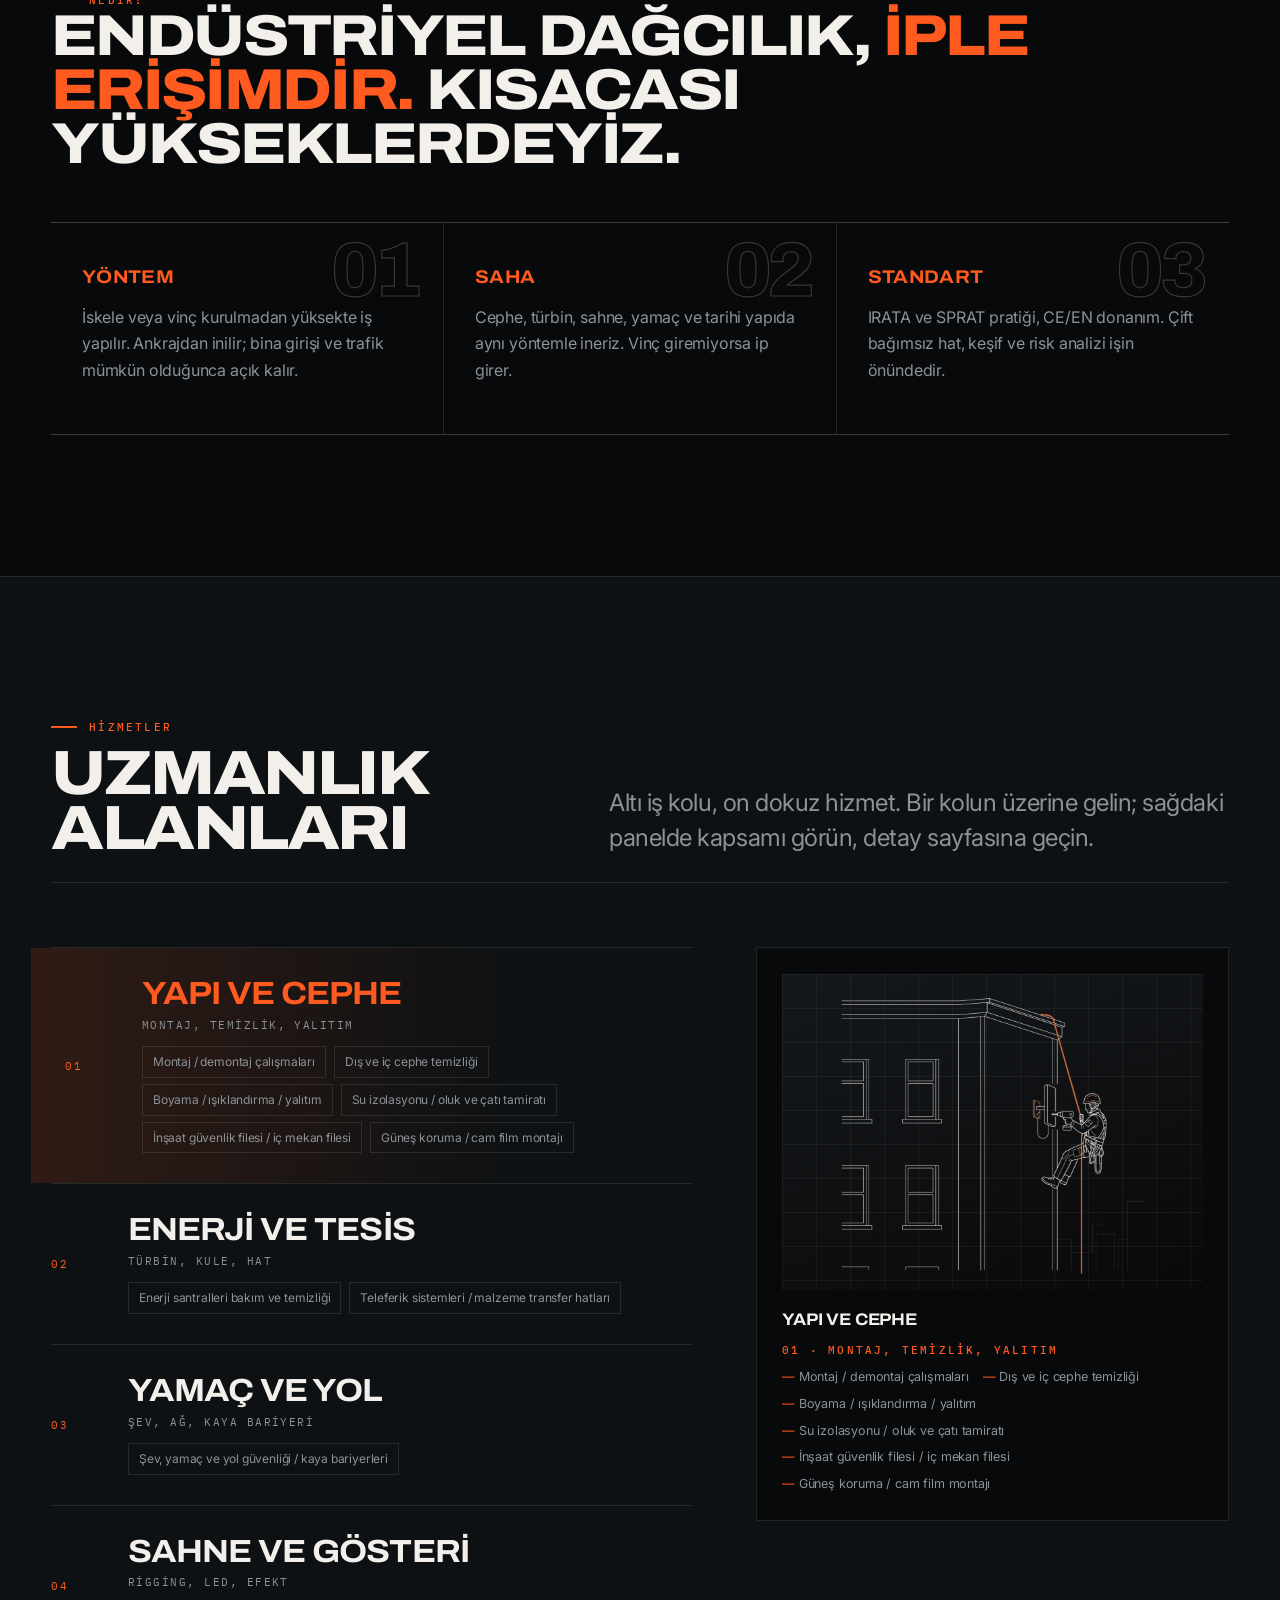
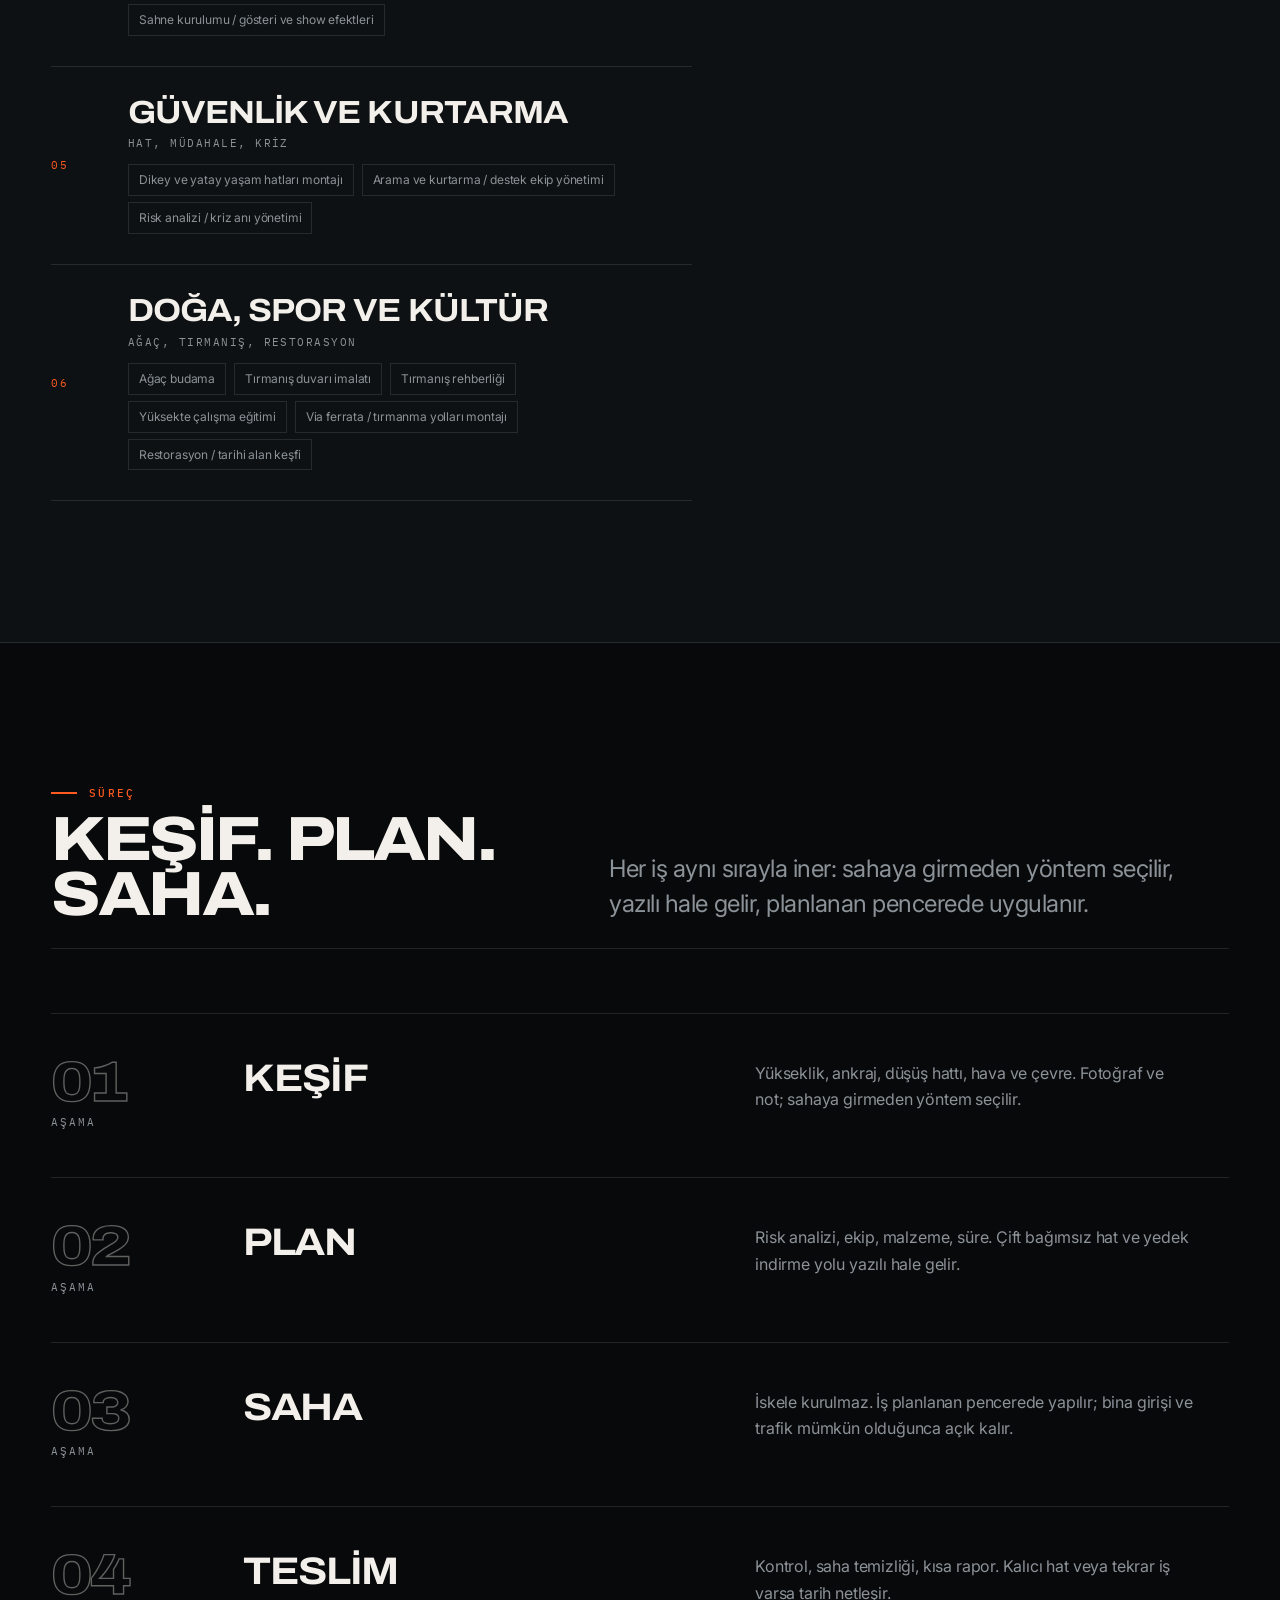
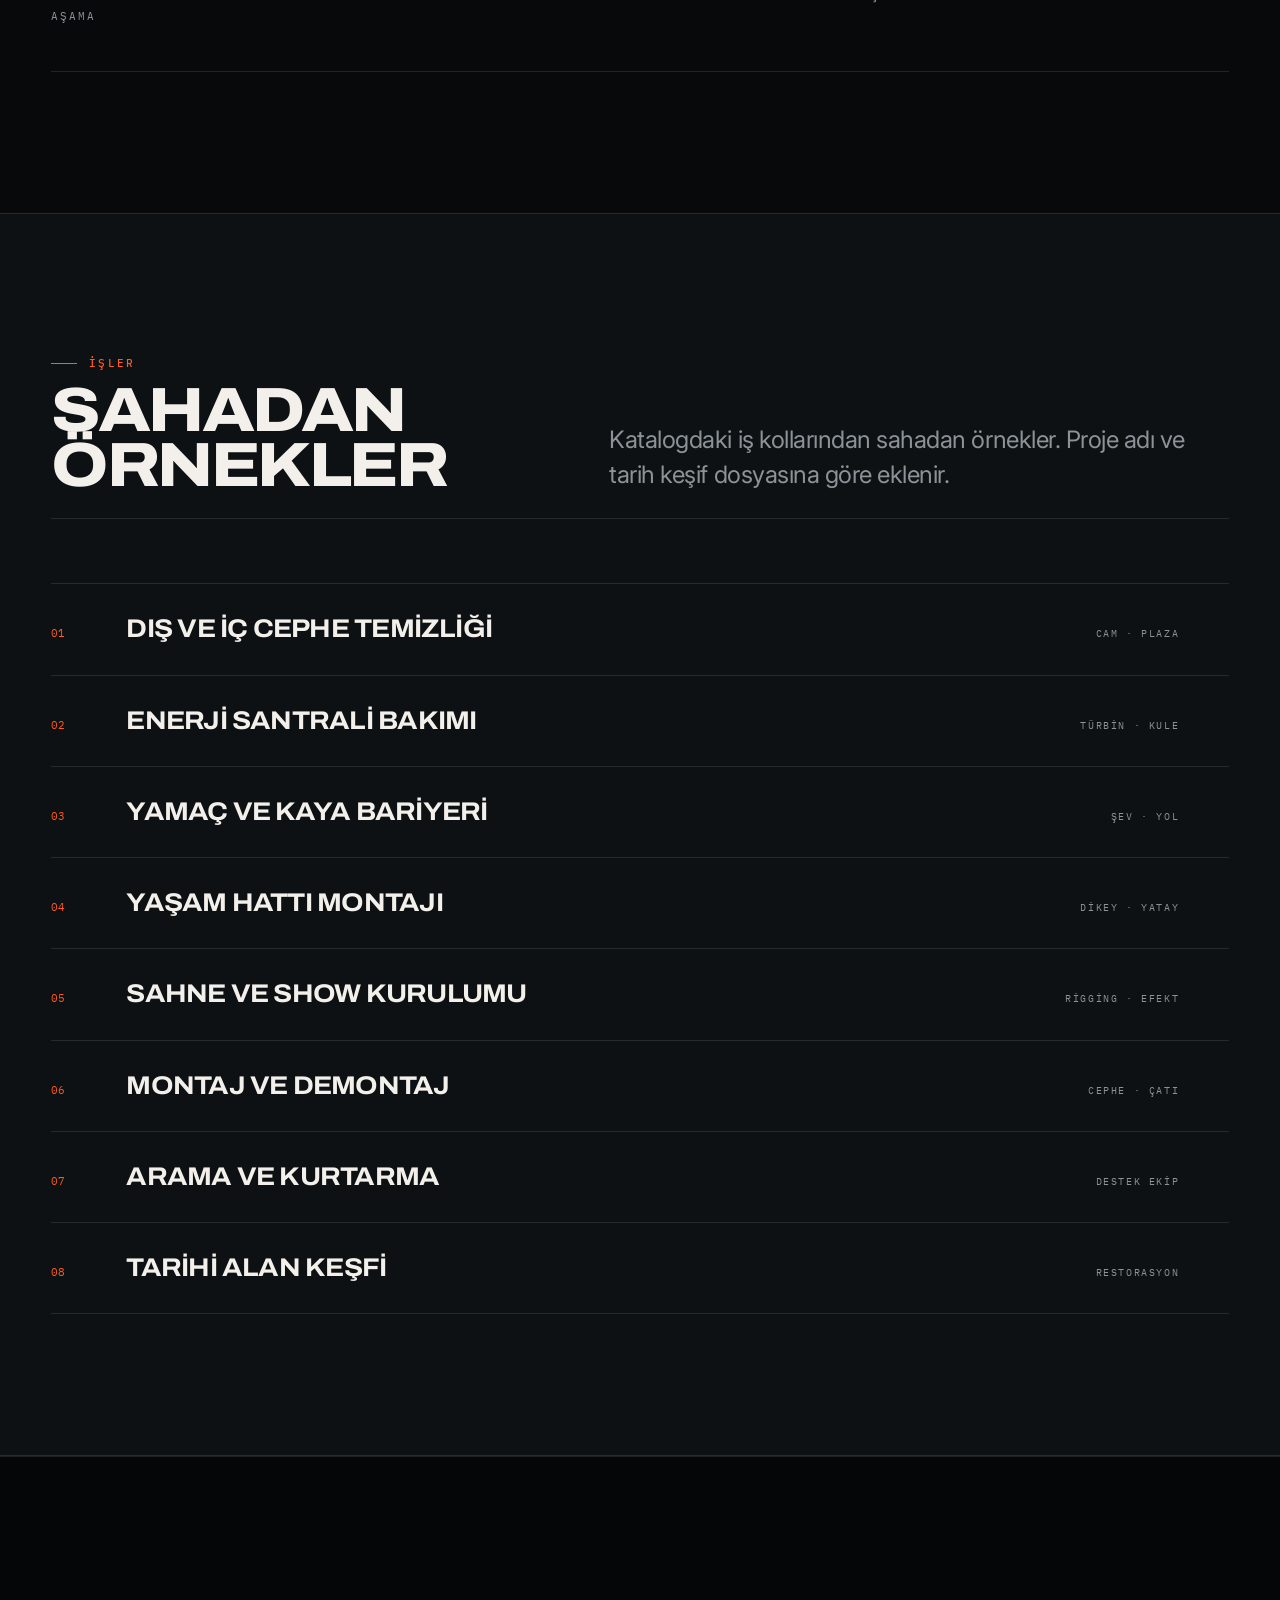
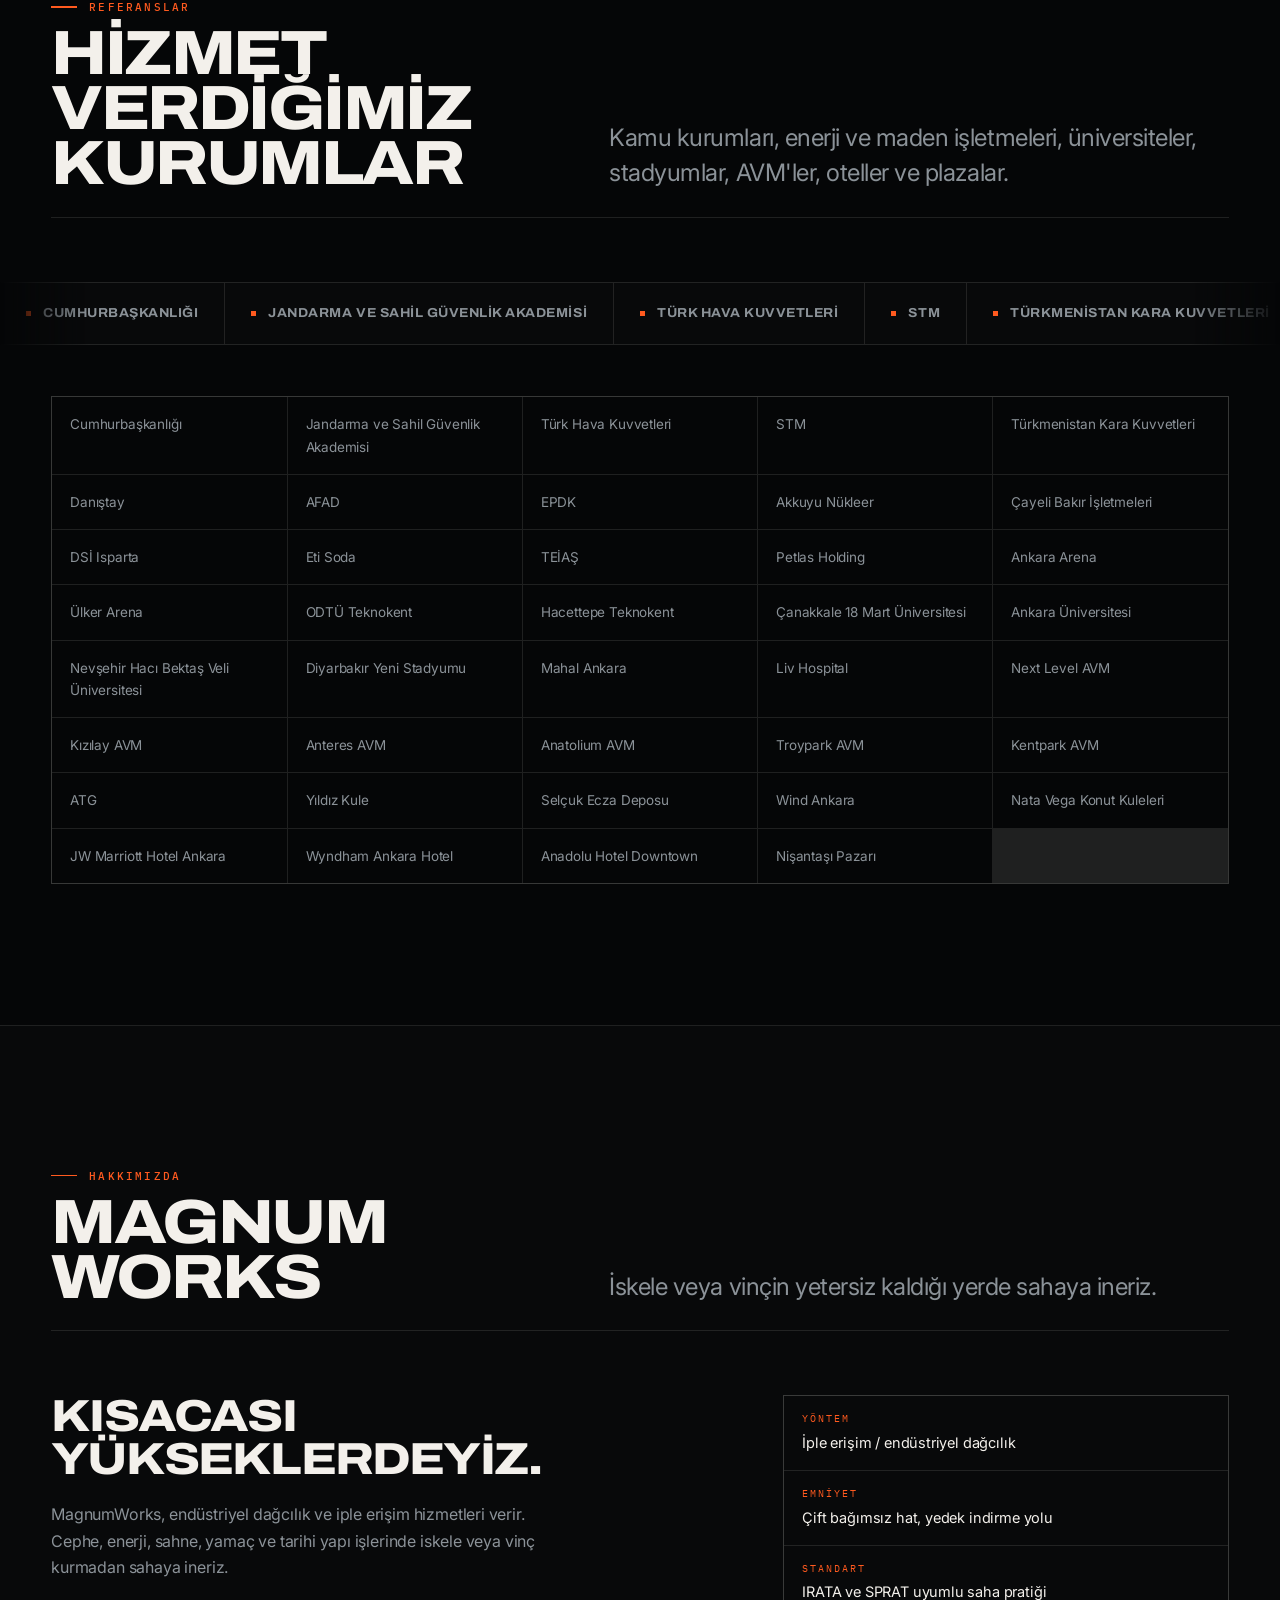
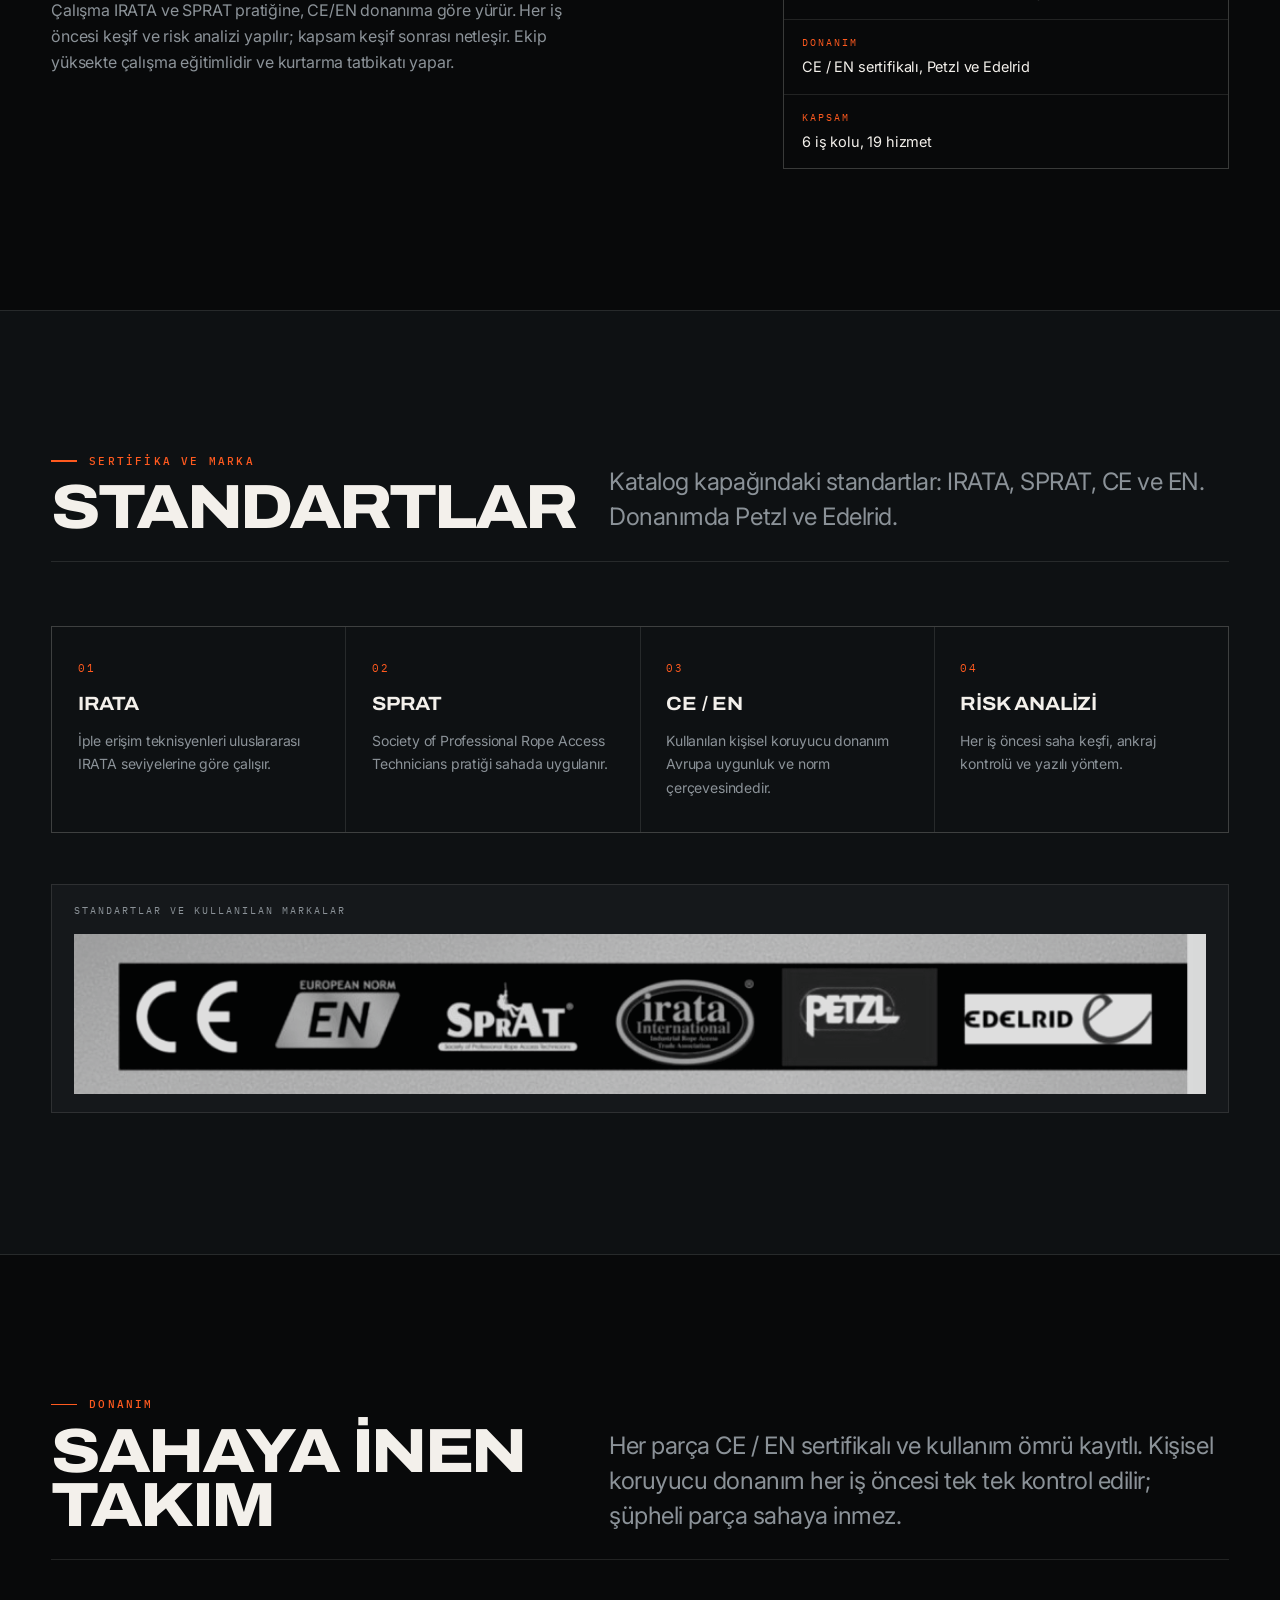
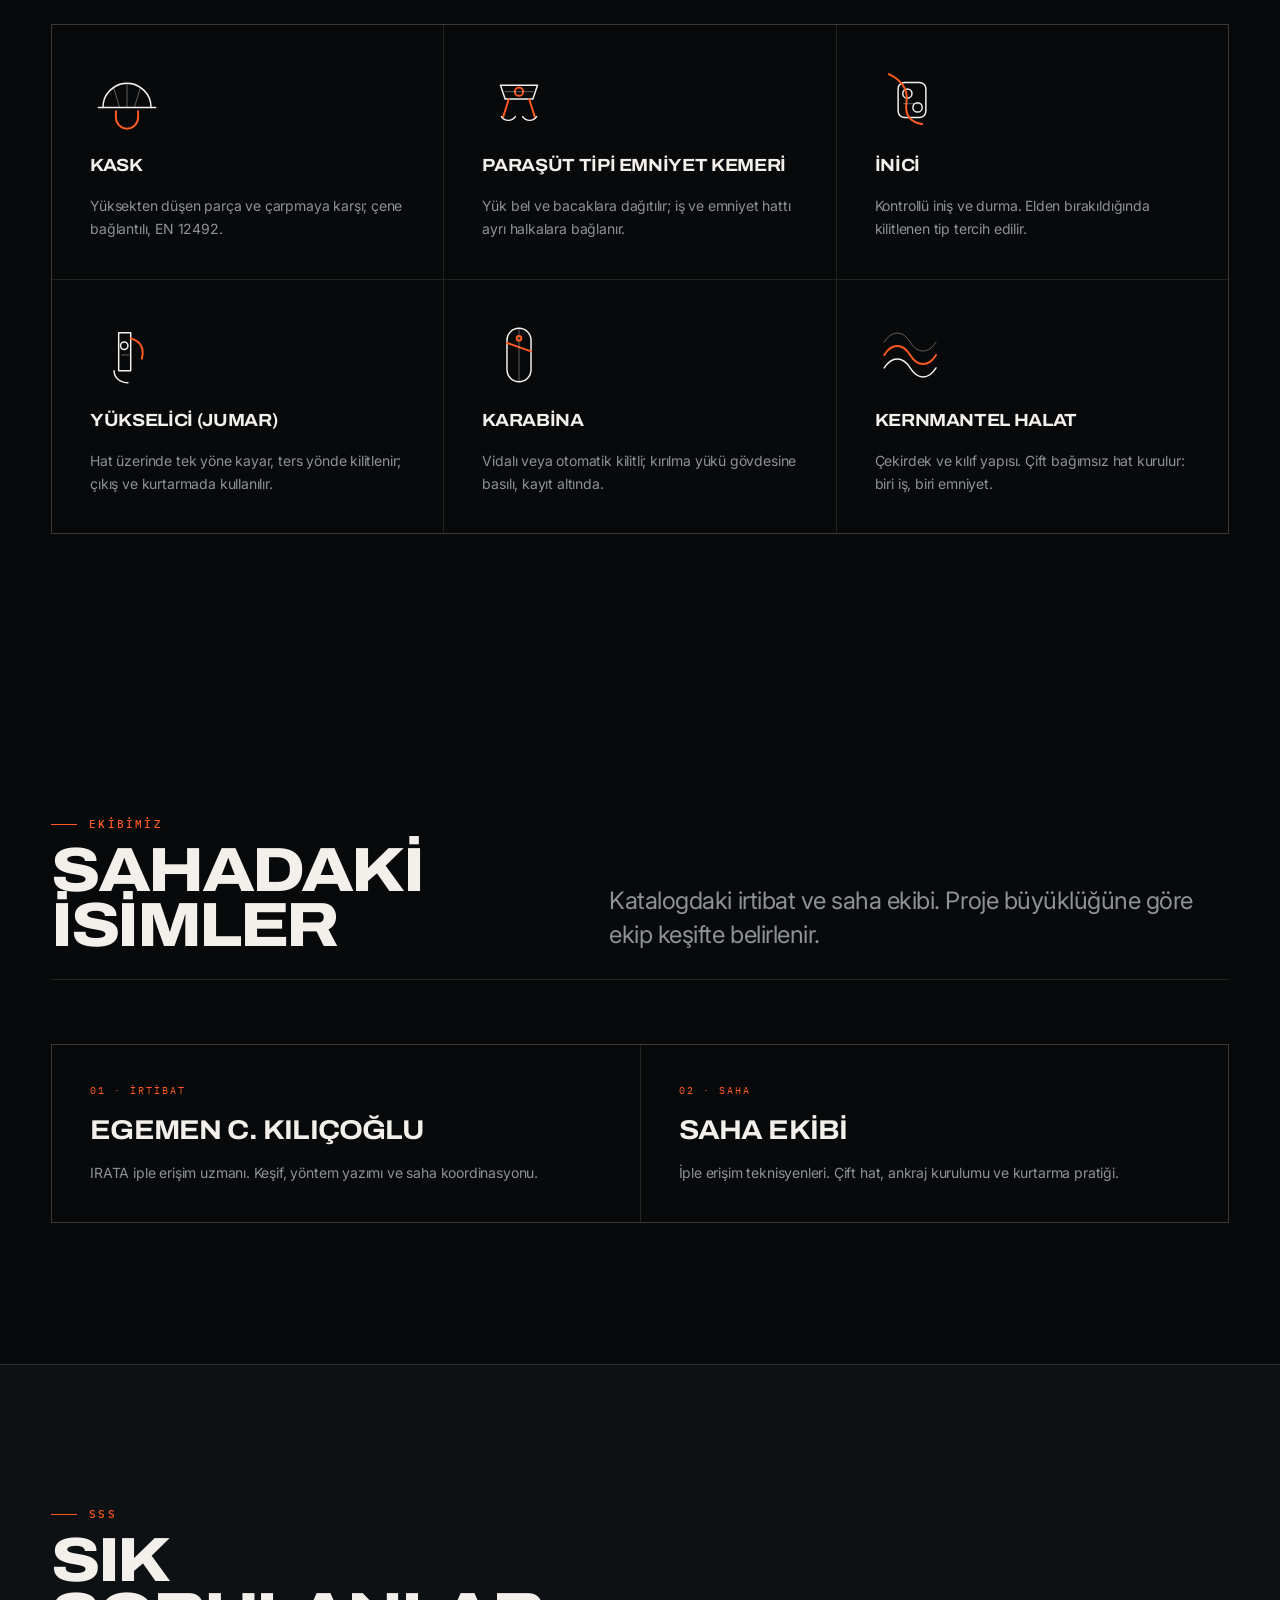
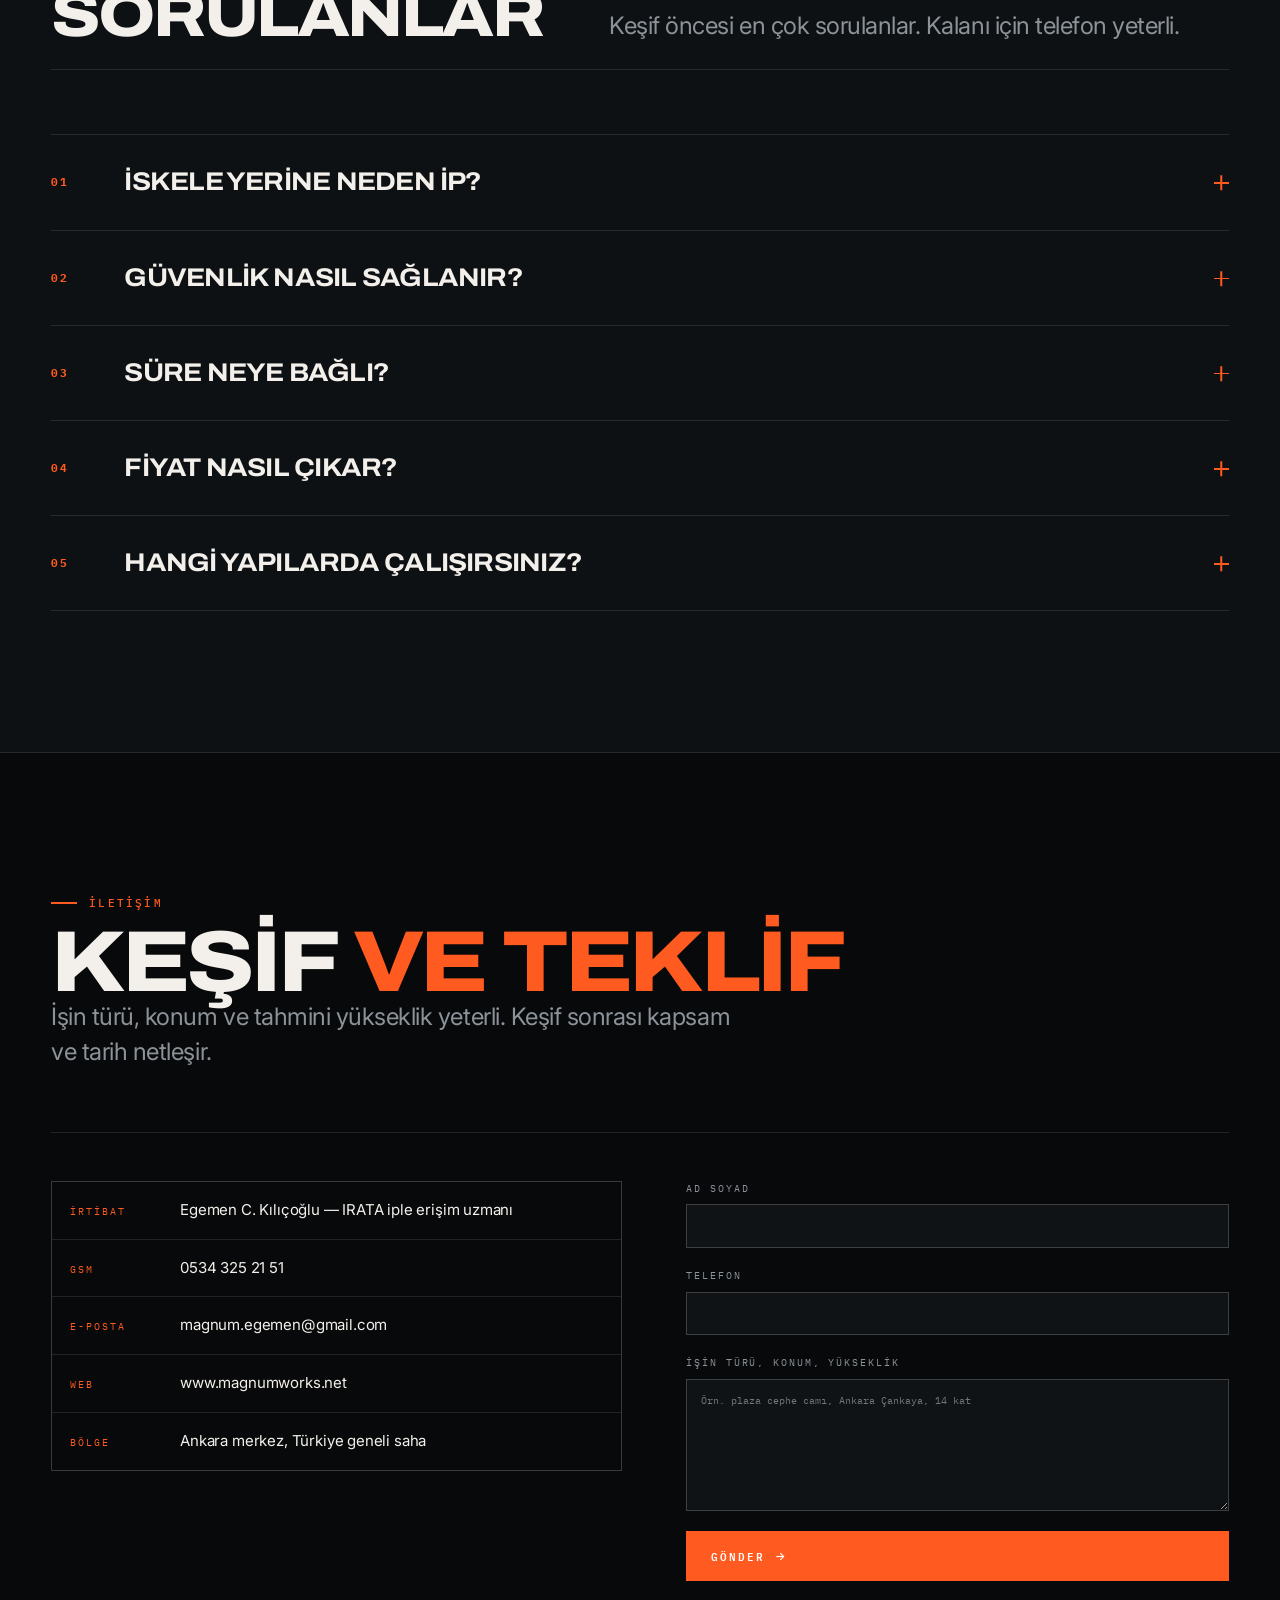
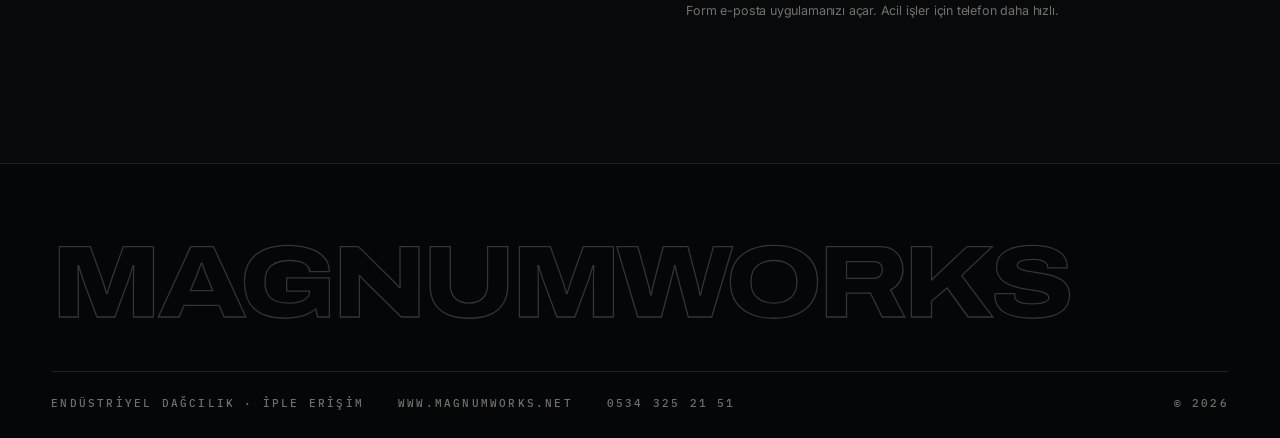
==== commit 7fd8f599: "Giriş bölümünü ve halat görünümünü geri bildirime göre düzelt. - Hero fotoğrafı artık renkli: gri fi" ====
--- a/index.html
+++ b/index.html
@@ -92,28 +92,6 @@
       </div>
       <ol class="rail-marks" data-rail></ol>
     </aside>
-
-    <div class="climber" data-climber aria-hidden="true">
-      <svg viewBox="0 0 46 60" width="46" height="60">
-        <!-- inici ve ipe bağlı kol -->
-        <path class="gear" d="M2 20h7M2 26h7" />
-        <rect class="gear" x="5" y="18" width="7" height="11" rx="2" />
-        <path d="M12 23L18 25" />
-        <!-- gövde -->
-        <circle class="helmet" cx="22" cy="14" r="6.4" />
-        <path class="visor" d="M27 13.2h2.6" />
-        <path d="M22 20.5V33" />
-        <rect class="harness" x="16.5" y="31" width="11" height="6" rx="1.6" />
-        <!-- serbest kol -->
-        <path d="M22.5 24.5L31 30" />
-        <!-- bacaklar -->
-        <g class="legs">
-          <path d="M20 37L31 42L29 52" />
-          <path d="M25 37L34 39L33 49" />
-          <path class="boot" d="M27 52.5h5M31 49.5h5" />
-        </g>
-      </svg>
-    </div>
 
     <main id="ust">
       <section class="hero">
--- a/css/styles.css
+++ b/css/styles.css
@@ -33,8 +33,7 @@
   --display: "Archivo", "Inter", sans-serif;
   --mono: "IBM Plex Mono", ui-monospace, "SFMono-Regular", monospace;
 
-  --fs-xl: clamp(3rem, 11.5vw, 10.5rem);
-  --fs-l: clamp(2.4rem, 6.6vw, 5.6rem);
+  --fs-l: clamp(2rem, 5vw, 3.9rem);
   --fs-m: clamp(1.75rem, 3.4vw, 2.9rem);
   --fs-s: clamp(1.15rem, 1.9vw, 1.5rem);
 
@@ -634,21 +633,27 @@
   height: 100%;
   object-fit: cover;
   object-position: center 38%;
-  filter: grayscale(1) contrast(1.12) brightness(0.62);
+  filter: contrast(1.04) saturate(1.06) brightness(0.88);
   transform: scale(1.08);
   will-change: transform;
 }
 
 html[data-theme="day"] .hero-media img {
-  filter: grayscale(1) contrast(1.05) brightness(0.95);
-}
-
+  filter: contrast(1.02) saturate(1.04);
+}
+
+/* Yalnızca yazının okunduğu yerde koyulaşan perde; fotoğrafın rengi kalır. */
 .hero-media::after {
   content: "";
   position: absolute;
   inset: 0;
-  background: linear-gradient(180deg, rgba(8, 9, 10, 0.72) 0%, rgba(8, 9, 10, 0.34) 38%, var(--void) 96%),
-    radial-gradient(120% 80% at 12% 100%, rgba(255, 90, 31, 0.22), transparent 60%);
+  background: linear-gradient(
+    180deg,
+    rgba(8, 9, 10, 0.5) 0%,
+    rgba(8, 9, 10, 0.12) 34%,
+    rgba(8, 9, 10, 0.62) 78%,
+    var(--void) 99%
+  );
 }
 
 .hero-top {
@@ -676,13 +681,14 @@
 .hero-title {
   font-family: var(--display);
   font-weight: 800;
-  font-stretch: 118%;
-  font-size: var(--fs-xl);
-  line-height: 0.85;
-  letter-spacing: -0.045em;
-  text-transform: uppercase;
-  margin: 0;
-  max-width: 17ch;
+  font-stretch: 106%;
+  font-size: clamp(1.9rem, 4.4vw, 3.5rem);
+  line-height: 0.98;
+  letter-spacing: -0.03em;
+  text-transform: uppercase;
+  margin: 0;
+  max-width: 20ch;
+  text-shadow: 0 6px 26px rgba(0, 0, 0, 0.42);
 }
 
 .hero-title .ln {
@@ -1850,10 +1856,10 @@
 .contact-title {
   font-family: var(--display);
   font-weight: 800;
-  font-stretch: 122%;
-  font-size: clamp(3.6rem, 15vw, 12rem);
-  line-height: 0.8;
-  letter-spacing: -0.055em;
+  font-stretch: 114%;
+  font-size: clamp(2.4rem, 7vw, 5.4rem);
+  line-height: 0.88;
+  letter-spacing: -0.045em;
   text-transform: uppercase;
   margin: 12px 0 0;
 }
@@ -1964,9 +1970,9 @@
 .ftr-word {
   font-family: var(--display);
   font-weight: 800;
-  font-stretch: 125%;
-  font-size: clamp(2.6rem, 13.5vw, 12rem);
-  line-height: 0.8;
+  font-stretch: 118%;
+  font-size: clamp(2.2rem, 8vw, 6.4rem);
+  line-height: 0.85;
   letter-spacing: -0.05em;
   text-transform: uppercase;
   margin: 0 0 clamp(24px, 4vw, 44px);
@@ -2216,79 +2222,6 @@
 [data-reveal].is-visible {
   opacity: 1;
   transform: none;
-}
-
-/* ---------- İpte inen dağcı ---------- */
-
-.climber {
-  position: fixed;
-  top: 0;
-  left: 0;
-  z-index: 62;
-  pointer-events: none;
-  opacity: 0;
-  transition: opacity 0.5s var(--ease);
-  will-change: transform;
-  filter: drop-shadow(0 6px 14px rgba(0, 0, 0, 0.55));
-}
-
-.climber.is-on {
-  opacity: 1;
-}
-
-.climber svg {
-  overflow: visible;
-}
-
-.climber svg path,
-.climber svg rect,
-.climber svg circle {
-  fill: none;
-  stroke: var(--bone);
-  stroke-width: 2.1;
-  stroke-linecap: round;
-  stroke-linejoin: round;
-}
-
-.climber .helmet {
-  fill: var(--accent);
-  stroke: var(--accent);
-}
-
-.climber .visor,
-.climber .boot {
-  stroke: var(--accent);
-  stroke-width: 2.6;
-}
-
-.climber .gear {
-  stroke: var(--accent);
-  stroke-width: 2;
-}
-
-.climber .legs {
-  transform-origin: 22px 36px;
-}
-
-@media (prefers-reduced-motion: no-preference) {
-  .climber.is-moving .legs {
-    animation: kick 0.62s ease-in-out infinite alternate;
-  }
-}
-
-@keyframes kick {
-  from {
-    transform: rotate(-7deg);
-  }
-  to {
-    transform: rotate(6deg);
-  }
-}
-
-@media (max-width: 760px) {
-  .climber {
-    display: none;
-  }
 }
 
 /* Halat imleç durumları */
